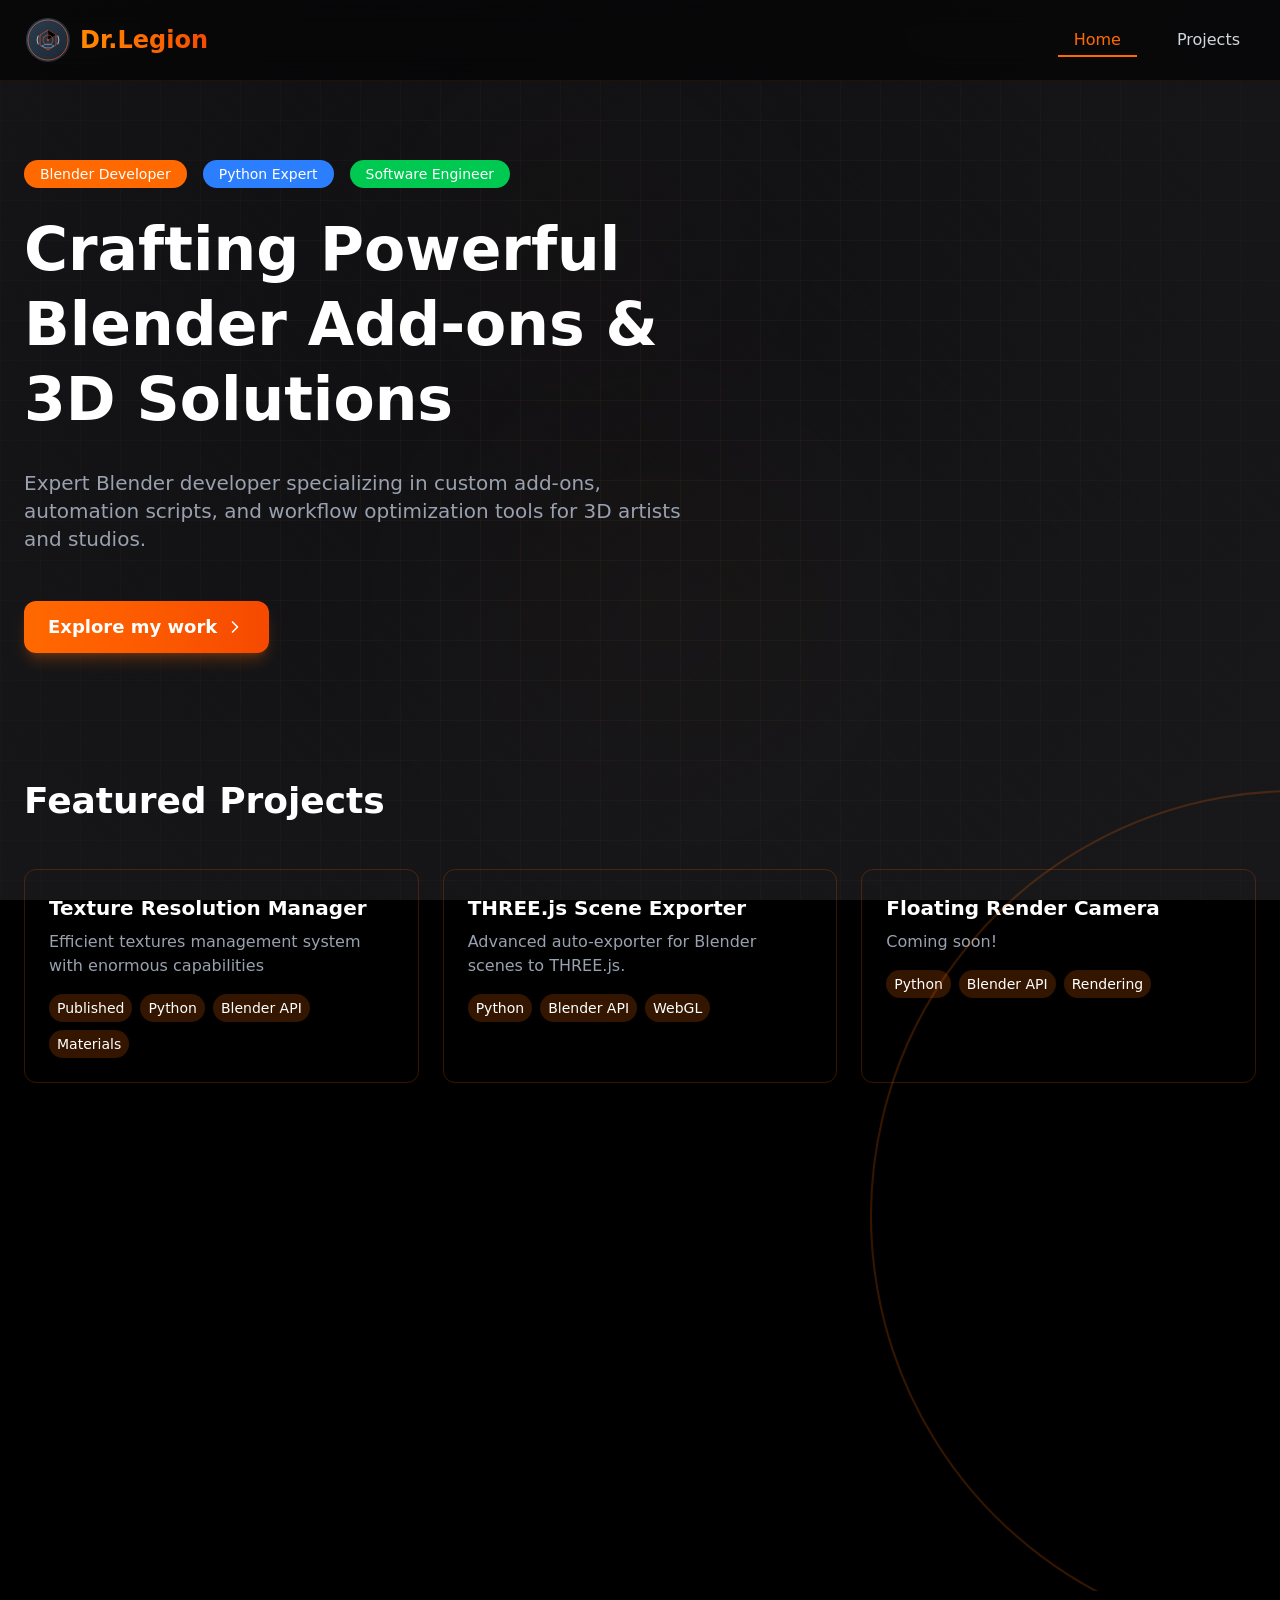
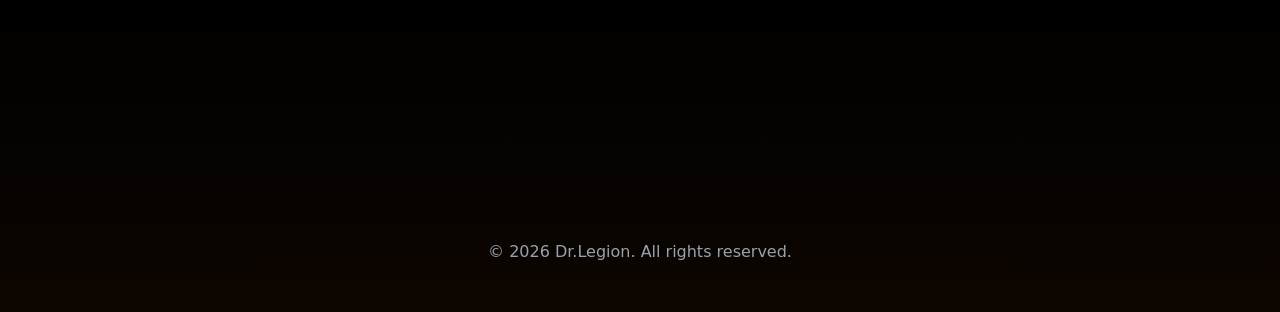
==== index.html @ 3cd1a4c7 "Updates" ====
<!doctype html>
<html lang="en">
  <head>
    <meta charset="UTF-8" />
    <link rel="icon" type="image/svg+xml" href="/assets/icon-DkDdQSC4.svg" />
    <meta name="viewport" content="width=device-width, initial-scale=1.0" />
    <title>Dr. Legion Blender Add-on Software Engineer</title>
    <script type="module" crossorigin src="/assets/index-DgDiIFm3.js"></script>
    <link rel="stylesheet" crossorigin href="/assets/index-9SM0R7kF.css">
  </head>
  <body>
    <div id="root"></div>
  </body>
</html>
---- assets/index-9SM0R7kF.css ----
/*! tailwindcss v4.0.5 | MIT License | https://tailwindcss.com */@layer theme{:root,:host{--font-sans:ui-sans-serif,system-ui,sans-serif,"Apple Color Emoji","Segoe UI Emoji","Segoe UI Symbol","Noto Color Emoji";--font-mono:ui-monospace,SFMono-Regular,Menlo,Monaco,Consolas,"Liberation Mono","Courier New",monospace;--color-orange-400:oklch(.75 .183 55.934);--color-orange-500:oklch(.705 .213 47.604);--color-orange-600:oklch(.646 .222 41.116);--color-orange-950:oklch(.266 .079 36.259);--color-green-500:oklch(.723 .219 149.579);--color-blue-500:oklch(.623 .214 259.815);--color-purple-400:oklch(.714 .203 305.504);--color-purple-500:oklch(.627 .265 303.9);--color-purple-600:oklch(.558 .288 302.321);--color-purple-900:oklch(.381 .176 304.987);--color-purple-950:oklch(.291 .149 302.717);--color-slate-800:oklch(.279 .041 260.031);--color-slate-900:oklch(.208 .042 265.755);--color-gray-300:oklch(.872 .01 258.338);--color-gray-400:oklch(.707 .022 261.325);--color-gray-500:oklch(.551 .027 264.364);--color-zinc-800:oklch(.274 .006 286.033);--color-zinc-900:oklch(.21 .006 285.885);--color-zinc-950:oklch(.141 .005 285.823);--color-black:#000;--color-white:#fff;--spacing:.25rem;--container-2xl:42rem;--container-3xl:48rem;--text-sm:.875rem;--text-sm--line-height:calc(1.25/.875);--text-lg:1.125rem;--text-lg--line-height:calc(1.75/1.125);--text-xl:1.25rem;--text-xl--line-height:calc(1.75/1.25);--text-2xl:1.5rem;--text-2xl--line-height:calc(2/1.5);--text-3xl:1.875rem;--text-3xl--line-height: 1.2 ;--text-4xl:2.25rem;--text-4xl--line-height:calc(2.5/2.25);--text-5xl:3rem;--text-5xl--line-height:1;--text-6xl:3.75rem;--text-6xl--line-height:1;--font-weight-medium:500;--font-weight-semibold:600;--font-weight-bold:700;--leading-tight:1.25;--leading-relaxed:1.625;--radius-md:.375rem;--radius-lg:.5rem;--radius-xl:.75rem;--radius-2xl:1rem;--radius-3xl:1.5rem;--ease-in:cubic-bezier(.4,0,1,1);--ease-out:cubic-bezier(0,0,.2,1);--ease-in-out:cubic-bezier(.4,0,.2,1);--blur-md:12px;--blur-3xl:64px;--default-transition-duration:.15s;--default-transition-timing-function:cubic-bezier(.4,0,.2,1);--default-font-family:var(--font-sans);--default-font-feature-settings:var(--font-sans--font-feature-settings);--default-font-variation-settings:var(--font-sans--font-variation-settings);--default-mono-font-family:var(--font-mono);--default-mono-font-feature-settings:var(--font-mono--font-feature-settings);--default-mono-font-variation-settings:var(--font-mono--font-variation-settings)}}@layer base{*,:after,:before,::backdrop{box-sizing:border-box;border:0 solid;margin:0;padding:0}::file-selector-button{box-sizing:border-box;border:0 solid;margin:0;padding:0}html,:host{-webkit-text-size-adjust:100%;-moz-tab-size:4;tab-size:4;line-height:1.5;font-family:var(--default-font-family,ui-sans-serif,system-ui,sans-serif,"Apple Color Emoji","Segoe UI Emoji","Segoe UI Symbol","Noto Color Emoji");font-feature-settings:var(--default-font-feature-settings,normal);font-variation-settings:var(--default-font-variation-settings,normal);-webkit-tap-highlight-color:transparent}body{line-height:inherit}hr{height:0;color:inherit;border-top-width:1px}abbr:where([title]){-webkit-text-decoration:underline dotted;text-decoration:underline dotted}h1,h2,h3,h4,h5,h6{font-size:inherit;font-weight:inherit}a{color:inherit;-webkit-text-decoration:inherit;text-decoration:inherit}b,strong{font-weight:bolder}code,kbd,samp,pre{font-family:var(--default-mono-font-family,ui-monospace,SFMono-Regular,Menlo,Monaco,Consolas,"Liberation Mono","Courier New",monospace);font-feature-settings:var(--default-mono-font-feature-settings,normal);font-variation-settings:var(--default-mono-font-variation-settings,normal);font-size:1em}small{font-size:80%}sub,sup{vertical-align:baseline;font-size:75%;line-height:0;position:relative}sub{bottom:-.25em}sup{top:-.5em}table{text-indent:0;border-color:inherit;border-collapse:collapse}:-moz-focusring{outline:auto}progress{vertical-align:baseline}summary{display:list-item}ol,ul,menu{list-style:none}img,svg,video,canvas,audio,iframe,embed,object{vertical-align:middle;display:block}img,video{max-width:100%;height:auto}button,input,select,optgroup,textarea{font:inherit;font-feature-settings:inherit;font-variation-settings:inherit;letter-spacing:inherit;color:inherit;opacity:1;background-color:#0000;border-radius:0}::file-selector-button{font:inherit;font-feature-settings:inherit;font-variation-settings:inherit;letter-spacing:inherit;color:inherit;opacity:1;background-color:#0000;border-radius:0}:where(select:is([multiple],[size])) optgroup{font-weight:bolder}:where(select:is([multiple],[size])) optgroup option{padding-inline-start:20px}::file-selector-button{margin-inline-end:4px}::placeholder{opacity:1;color:color-mix(in oklab,currentColor 50%,transparent)}textarea{resize:vertical}::-webkit-search-decoration{-webkit-appearance:none}::-webkit-date-and-time-value{min-height:1lh;text-align:inherit}::-webkit-datetime-edit{display:inline-flex}::-webkit-datetime-edit-fields-wrapper{padding:0}::-webkit-datetime-edit{padding-block:0}::-webkit-datetime-edit-year-field{padding-block:0}::-webkit-datetime-edit-month-field{padding-block:0}::-webkit-datetime-edit-day-field{padding-block:0}::-webkit-datetime-edit-hour-field{padding-block:0}::-webkit-datetime-edit-minute-field{padding-block:0}::-webkit-datetime-edit-second-field{padding-block:0}::-webkit-datetime-edit-millisecond-field{padding-block:0}::-webkit-datetime-edit-meridiem-field{padding-block:0}:-moz-ui-invalid{box-shadow:none}button,input:where([type=button],[type=reset],[type=submit]){-webkit-appearance:button;-moz-appearance:button;appearance:button}::file-selector-button{-webkit-appearance:button;-moz-appearance:button;appearance:button}::-webkit-inner-spin-button{height:auto}::-webkit-outer-spin-button{height:auto}[hidden]:where(:not([hidden=until-found])){display:none!important}}@layer components;@layer utilities{.visible{visibility:visible}.absolute{position:absolute}.fixed{position:fixed}.relative{position:relative}.static{position:static}.-inset-\[100\%\]{top:-100%;right:-100%;bottom:-100%;left:-100%}.inset-0{inset:calc(var(--spacing)*0)}.top-0{top:calc(var(--spacing)*0)}.right-0{right:calc(var(--spacing)*0)}.right-1\/4{right:25%}.bottom-0{bottom:calc(var(--spacing)*0)}.left-0{left:calc(var(--spacing)*0)}.left-1\/4{left:25%}.-z-10{z-index:-10}.z-3{z-index:3}.z-10{z-index:10}.z-20{z-index:20}.z-50{z-index:50}.container{width:100%}@media (width>=40rem){.container{max-width:40rem}}@media (width>=48rem){.container{max-width:48rem}}@media (width>=64rem){.container{max-width:64rem}}@media (width>=80rem){.container{max-width:80rem}}@media (width>=96rem){.container{max-width:96rem}}.mx-auto{margin-inline:auto}.my-4{margin-block:calc(var(--spacing)*4)}.mt-0\.5{margin-top:calc(var(--spacing)*.5)}.mt-1{margin-top:calc(var(--spacing)*1)}.mt-4{margin-top:calc(var(--spacing)*4)}.mt-6{margin-top:calc(var(--spacing)*6)}.mt-8{margin-top:calc(var(--spacing)*8)}.mt-12{margin-top:calc(var(--spacing)*12)}.mt-auto{margin-top:auto}.mb-2{margin-bottom:calc(var(--spacing)*2)}.mb-3{margin-bottom:calc(var(--spacing)*3)}.mb-4{margin-bottom:calc(var(--spacing)*4)}.mb-6{margin-bottom:calc(var(--spacing)*6)}.mb-8{margin-bottom:calc(var(--spacing)*8)}.mb-12{margin-bottom:calc(var(--spacing)*12)}.mb-16{margin-bottom:calc(var(--spacing)*16)}.ml-4{margin-left:calc(var(--spacing)*4)}.block{display:block}.contents{display:contents}.flex{display:flex}.grid{display:grid}.hidden{display:none}.inline-block{display:inline-block}.table{display:table}.h-0\.5{height:calc(var(--spacing)*.5)}.h-4{height:calc(var(--spacing)*4)}.h-5{height:calc(var(--spacing)*5)}.h-6{height:calc(var(--spacing)*6)}.h-8{height:calc(var(--spacing)*8)}.h-12{height:calc(var(--spacing)*12)}.h-\[500px\]{height:500px}.h-\[600px\]{height:600px}.h-\[800px\]{height:800px}.h-auto{height:auto}.h-fit{height:fit-content}.h-full{height:100%}.min-h-screen{min-height:100vh}.w-4{width:calc(var(--spacing)*4)}.w-5{width:calc(var(--spacing)*5)}.w-6{width:calc(var(--spacing)*6)}.w-8{width:calc(var(--spacing)*8)}.w-12{width:calc(var(--spacing)*12)}.w-\[500px\]{width:500px}.w-\[600px\]{width:600px}.w-\[800px\]{width:800px}.w-fit{width:fit-content}.w-full{width:100%}.max-w-2xl{max-width:var(--container-2xl)}.max-w-3xl{max-width:var(--container-3xl)}.flex-shrink-0{flex-shrink:0}.shrink{flex-shrink:1}.flex-grow{flex-grow:1}.scale-3d{scale:var(--tw-scale-x)var(--tw-scale-y)var(--tw-scale-z)}.\!transform{transform:var(--tw-rotate-x)var(--tw-rotate-y)var(--tw-rotate-z)var(--tw-skew-x)var(--tw-skew-y)!important}.transform{transform:var(--tw-rotate-x)var(--tw-rotate-y)var(--tw-rotate-z)var(--tw-skew-x)var(--tw-skew-y)}.cursor-pointer{cursor:pointer}.resize{resize:both}.list-inside{list-style-position:inside}.list-decimal{list-style-type:decimal}.list-disc{list-style-type:disc}.columns-2{columns:2}.columns-3{columns:3}.columns-4{columns:4}.grid-cols-1{grid-template-columns:repeat(1,minmax(0,1fr))}.grid-cols-2{grid-template-columns:repeat(2,minmax(0,1fr))}.flex-col{flex-direction:column}.flex-wrap{flex-wrap:wrap}.items-center{align-items:center}.items-start{align-items:flex-start}.justify-between{justify-content:space-between}.justify-center{justify-content:center}.gap-2{gap:calc(var(--spacing)*2)}.gap-3{gap:calc(var(--spacing)*3)}.gap-4{gap:calc(var(--spacing)*4)}.gap-6{gap:calc(var(--spacing)*6)}.gap-8{gap:calc(var(--spacing)*8)}.gap-12{gap:calc(var(--spacing)*12)}:where(.space-y-2>:not(:last-child)){--tw-space-y-reverse:0;margin-block-start:calc(calc(var(--spacing)*2)*var(--tw-space-y-reverse));margin-block-end:calc(calc(var(--spacing)*2)*calc(1 - var(--tw-space-y-reverse)))}:where(.space-y-3>:not(:last-child)){--tw-space-y-reverse:0;margin-block-start:calc(calc(var(--spacing)*3)*var(--tw-space-y-reverse));margin-block-end:calc(calc(var(--spacing)*3)*calc(1 - var(--tw-space-y-reverse)))}:where(.space-y-4>:not(:last-child)){--tw-space-y-reverse:0;margin-block-start:calc(calc(var(--spacing)*4)*var(--tw-space-y-reverse));margin-block-end:calc(calc(var(--spacing)*4)*calc(1 - var(--tw-space-y-reverse)))}:where(.space-y-6>:not(:last-child)){--tw-space-y-reverse:0;margin-block-start:calc(calc(var(--spacing)*6)*var(--tw-space-y-reverse));margin-block-end:calc(calc(var(--spacing)*6)*calc(1 - var(--tw-space-y-reverse)))}:where(.space-y-12>:not(:last-child)){--tw-space-y-reverse:0;margin-block-start:calc(calc(var(--spacing)*12)*var(--tw-space-y-reverse));margin-block-end:calc(calc(var(--spacing)*12)*calc(1 - var(--tw-space-y-reverse)))}:where(.space-x-3>:not(:last-child)){--tw-space-x-reverse:0;margin-inline-start:calc(calc(var(--spacing)*3)*var(--tw-space-x-reverse));margin-inline-end:calc(calc(var(--spacing)*3)*calc(1 - var(--tw-space-x-reverse)))}.overflow-hidden{overflow:hidden}.rounded{border-radius:.25rem}.rounded-2xl{border-radius:var(--radius-2xl)}.rounded-3xl{border-radius:var(--radius-3xl)}.rounded-full{border-radius:3.40282e38px}.rounded-lg{border-radius:var(--radius-lg)}.rounded-md{border-radius:var(--radius-md)}.rounded-xl{border-radius:var(--radius-xl)}.border{border-style:var(--tw-border-style);border-width:1px}.border-\[2px\]{border-style:var(--tw-border-style);border-width:2px}.border-b{border-bottom-style:var(--tw-border-style);border-bottom-width:1px}.border-orange-500\/10{border-color:color-mix(in oklab,var(--color-orange-500)10%,transparent)}.border-orange-500\/20{border-color:color-mix(in oklab,var(--color-orange-500)20%,transparent)}.border-purple-500\/20{border-color:color-mix(in oklab,var(--color-purple-500)20%,transparent)}.bg-black{background-color:var(--color-black)}.bg-black\/60{background-color:color-mix(in oklab,var(--color-black)60%,transparent)}.bg-blue-500{background-color:var(--color-blue-500)}.bg-green-500{background-color:var(--color-green-500)}.bg-orange-500{background-color:var(--color-orange-500)}.bg-orange-500\/10{background-color:color-mix(in oklab,var(--color-orange-500)10%,transparent)}.bg-orange-500\/20{background-color:color-mix(in oklab,var(--color-orange-500)20%,transparent)}.bg-purple-500\/20{background-color:color-mix(in oklab,var(--color-purple-500)20%,transparent)}.bg-slate-900\/50{background-color:color-mix(in oklab,var(--color-slate-900)50%,transparent)}.bg-zinc-900\/50{background-color:color-mix(in oklab,var(--color-zinc-900)50%,transparent)}.bg-gradient-to-br{--tw-gradient-position:to bottom right in oklab;background-image:linear-gradient(var(--tw-gradient-stops))}.bg-gradient-to-r{--tw-gradient-position:to right in oklab;background-image:linear-gradient(var(--tw-gradient-stops))}.bg-gradient-to-t{--tw-gradient-position:to top in oklab;background-image:linear-gradient(var(--tw-gradient-stops))}.bg-\[linear-gradient\(to_right\,rgb\(251_146_60_\/_0\.05\)_1px\,transparent_1px\)\,linear-gradient\(to_bottom\,rgb\(251_146_60_\/_0\.05\)_1px\,transparent_1px\)\]{background-image:linear-gradient(90deg,#fb923c0d 1px,#0000 1px),linear-gradient(#fb923c0d 1px,#0000 1px)}.bg-\[radial-gradient\(circle_500px_at_50\%_-30\%\,\#fb923c1a\,transparent\)\]{background-image:radial-gradient(500px at 50% -30%,#fb923c1a,#0000)}.bg-\[radial-gradient\(circle_700px_at_50\%_-30\%\,\#a855f71a\,transparent\)\]{background-image:radial-gradient(700px at 50% -30%,#a855f71a,#0000)}.bg-\[radial-gradient\(circle_700px_at_50\%_-30\%\,\#fb923c1a\,transparent\)\]{background-image:radial-gradient(700px at 50% -30%,#fb923c1a,#0000)}.bg-\[radial-gradient\(circle_at_center\,transparent_0\%\,rgb\(24_24_27\/0\.8\)_100\%\)\]{background-image:radial-gradient(circle,#0000,#18181bcc)}.from-orange-400{--tw-gradient-from:var(--color-orange-400);--tw-gradient-stops:var(--tw-gradient-via-stops,var(--tw-gradient-position),var(--tw-gradient-from)var(--tw-gradient-from-position),var(--tw-gradient-to)var(--tw-gradient-to-position))}.from-orange-500{--tw-gradient-from:var(--color-orange-500);--tw-gradient-stops:var(--tw-gradient-via-stops,var(--tw-gradient-position),var(--tw-gradient-from)var(--tw-gradient-from-position),var(--tw-gradient-to)var(--tw-gradient-to-position))}.from-orange-500\/5{--tw-gradient-from:color-mix(in oklab,var(--color-orange-500)5%,transparent);--tw-gradient-stops:var(--tw-gradient-via-stops,var(--tw-gradient-position),var(--tw-gradient-from)var(--tw-gradient-from-position),var(--tw-gradient-to)var(--tw-gradient-to-position))}.from-orange-950{--tw-gradient-from:var(--color-orange-950);--tw-gradient-stops:var(--tw-gradient-via-stops,var(--tw-gradient-position),var(--tw-gradient-from)var(--tw-gradient-from-position),var(--tw-gradient-to)var(--tw-gradient-to-position))}.from-purple-400{--tw-gradient-from:var(--color-purple-400);--tw-gradient-stops:var(--tw-gradient-via-stops,var(--tw-gradient-position),var(--tw-gradient-from)var(--tw-gradient-from-position),var(--tw-gradient-to)var(--tw-gradient-to-position))}.from-purple-500{--tw-gradient-from:var(--color-purple-500);--tw-gradient-stops:var(--tw-gradient-via-stops,var(--tw-gradient-position),var(--tw-gradient-from)var(--tw-gradient-from-position),var(--tw-gradient-to)var(--tw-gradient-to-position))}.from-purple-900{--tw-gradient-from:var(--color-purple-900);--tw-gradient-stops:var(--tw-gradient-via-stops,var(--tw-gradient-position),var(--tw-gradient-from)var(--tw-gradient-from-position),var(--tw-gradient-to)var(--tw-gradient-to-position))}.from-purple-950{--tw-gradient-from:var(--color-purple-950);--tw-gradient-stops:var(--tw-gradient-via-stops,var(--tw-gradient-position),var(--tw-gradient-from)var(--tw-gradient-from-position),var(--tw-gradient-to)var(--tw-gradient-to-position))}.from-slate-900{--tw-gradient-from:var(--color-slate-900);--tw-gradient-stops:var(--tw-gradient-via-stops,var(--tw-gradient-position),var(--tw-gradient-from)var(--tw-gradient-from-position),var(--tw-gradient-to)var(--tw-gradient-to-position))}.from-zinc-900{--tw-gradient-from:var(--color-zinc-900);--tw-gradient-stops:var(--tw-gradient-via-stops,var(--tw-gradient-position),var(--tw-gradient-from)var(--tw-gradient-from-position),var(--tw-gradient-to)var(--tw-gradient-to-position))}.from-zinc-950{--tw-gradient-from:var(--color-zinc-950);--tw-gradient-stops:var(--tw-gradient-via-stops,var(--tw-gradient-position),var(--tw-gradient-from)var(--tw-gradient-from-position),var(--tw-gradient-to)var(--tw-gradient-to-position))}.to-orange-600{--tw-gradient-to:var(--color-orange-600);--tw-gradient-stops:var(--tw-gradient-via-stops,var(--tw-gradient-position),var(--tw-gradient-from)var(--tw-gradient-from-position),var(--tw-gradient-to)var(--tw-gradient-to-position))}.to-purple-600{--tw-gradient-to:var(--color-purple-600);--tw-gradient-stops:var(--tw-gradient-via-stops,var(--tw-gradient-position),var(--tw-gradient-from)var(--tw-gradient-from-position),var(--tw-gradient-to)var(--tw-gradient-to-position))}.to-slate-800{--tw-gradient-to:var(--color-slate-800);--tw-gradient-stops:var(--tw-gradient-via-stops,var(--tw-gradient-position),var(--tw-gradient-from)var(--tw-gradient-from-position),var(--tw-gradient-to)var(--tw-gradient-to-position))}.to-slate-900{--tw-gradient-to:var(--color-slate-900);--tw-gradient-stops:var(--tw-gradient-via-stops,var(--tw-gradient-position),var(--tw-gradient-from)var(--tw-gradient-from-position),var(--tw-gradient-to)var(--tw-gradient-to-position))}.to-transparent{--tw-gradient-to:transparent;--tw-gradient-stops:var(--tw-gradient-via-stops,var(--tw-gradient-position),var(--tw-gradient-from)var(--tw-gradient-from-position),var(--tw-gradient-to)var(--tw-gradient-to-position))}.to-zinc-800{--tw-gradient-to:var(--color-zinc-800);--tw-gradient-stops:var(--tw-gradient-via-stops,var(--tw-gradient-position),var(--tw-gradient-from)var(--tw-gradient-from-position),var(--tw-gradient-to)var(--tw-gradient-to-position))}.to-zinc-900{--tw-gradient-to:var(--color-zinc-900);--tw-gradient-stops:var(--tw-gradient-via-stops,var(--tw-gradient-position),var(--tw-gradient-from)var(--tw-gradient-from-position),var(--tw-gradient-to)var(--tw-gradient-to-position))}.bg-\[size\:40px_40px\]{background-size:40px 40px}.bg-clip-text{-webkit-background-clip:text;background-clip:text}.object-contain{object-fit:contain}.p-2{padding:calc(var(--spacing)*2)}.p-4{padding:calc(var(--spacing)*4)}.p-6{padding:calc(var(--spacing)*6)}.p-8{padding:calc(var(--spacing)*8)}.p-12{padding:calc(var(--spacing)*12)}.p-16{padding:calc(var(--spacing)*16)}.px-2{padding-inline:calc(var(--spacing)*2)}.px-4{padding-inline:calc(var(--spacing)*4)}.px-6{padding-inline:calc(var(--spacing)*6)}.px-8{padding-inline:calc(var(--spacing)*8)}.py-1{padding-block:calc(var(--spacing)*1)}.py-2{padding-block:calc(var(--spacing)*2)}.py-3{padding-block:calc(var(--spacing)*3)}.py-4{padding-block:calc(var(--spacing)*4)}.py-12{padding-block:calc(var(--spacing)*12)}.py-16{padding-block:calc(var(--spacing)*16)}.py-24{padding-block:calc(var(--spacing)*24)}.py-32{padding-block:calc(var(--spacing)*32)}.pt-10{padding-top:calc(var(--spacing)*10)}.pt-20{padding-top:calc(var(--spacing)*20)}.pb-12{padding-bottom:calc(var(--spacing)*12)}.text-center{text-align:center}.text-2xl{font-size:var(--text-2xl);line-height:var(--tw-leading,var(--text-2xl--line-height))}.text-3xl{font-size:var(--text-3xl);line-height:var(--tw-leading,var(--text-3xl--line-height))}.text-4xl{font-size:var(--text-4xl);line-height:var(--tw-leading,var(--text-4xl--line-height))}.text-5xl{font-size:var(--text-5xl);line-height:var(--tw-leading,var(--text-5xl--line-height))}.text-6xl{font-size:var(--text-6xl);line-height:var(--tw-leading,var(--text-6xl--line-height))}.text-lg{font-size:var(--text-lg);line-height:var(--tw-leading,var(--text-lg--line-height))}.text-sm{font-size:var(--text-sm);line-height:var(--tw-leading,var(--text-sm--line-height))}.text-xl{font-size:var(--text-xl);line-height:var(--tw-leading,var(--text-xl--line-height))}.leading-relaxed{--tw-leading:var(--leading-relaxed);line-height:var(--leading-relaxed)}.leading-tight{--tw-leading:var(--leading-tight);line-height:var(--leading-tight)}.font-bold{--tw-font-weight:var(--font-weight-bold);font-weight:var(--font-weight-bold)}.font-medium{--tw-font-weight:var(--font-weight-medium);font-weight:var(--font-weight-medium)}.font-semibold{--tw-font-weight:var(--font-weight-semibold);font-weight:var(--font-weight-semibold)}.text-gray-300{color:var(--color-gray-300)}.text-gray-400{color:var(--color-gray-400)}.text-gray-500{color:var(--color-gray-500)}.text-orange-400{color:var(--color-orange-400)}.text-orange-500{color:var(--color-orange-500)}.text-purple-400{color:var(--color-purple-400)}.text-purple-500{color:var(--color-purple-500)}.text-transparent{color:#0000}.text-white{color:var(--color-white)}.lowercase{text-transform:lowercase}.uppercase{text-transform:uppercase}.italic{font-style:italic}.underline{text-decoration-line:underline}.opacity-20{opacity:.2}.opacity-\[0\.02\]{opacity:.02}.shadow{--tw-shadow:0 1px 3px 0 var(--tw-shadow-color,#0000001a),0 1px 2px -1px var(--tw-shadow-color,#0000001a);box-shadow:var(--tw-inset-shadow),var(--tw-inset-ring-shadow),var(--tw-ring-offset-shadow),var(--tw-ring-shadow),var(--tw-shadow)}.shadow-lg{--tw-shadow:0 10px 15px -3px var(--tw-shadow-color,#0000001a),0 4px 6px -4px var(--tw-shadow-color,#0000001a);box-shadow:var(--tw-inset-shadow),var(--tw-inset-ring-shadow),var(--tw-ring-offset-shadow),var(--tw-ring-shadow),var(--tw-shadow)}.shadow-md{--tw-shadow:0 4px 6px -1px var(--tw-shadow-color,#0000001a),0 2px 4px -2px var(--tw-shadow-color,#0000001a);box-shadow:var(--tw-inset-shadow),var(--tw-inset-ring-shadow),var(--tw-ring-offset-shadow),var(--tw-ring-shadow),var(--tw-shadow)}.shadow-orange-500\/25{--tw-shadow-color:color-mix(in oklab,var(--color-orange-500)25%,transparent)}.shadow-purple-500\/25{--tw-shadow-color:color-mix(in oklab,var(--color-purple-500)25%,transparent)}.outline{outline-style:var(--tw-outline-style);outline-width:1px}.blur{--tw-blur:blur(8px);filter:var(--tw-blur,)var(--tw-brightness,)var(--tw-contrast,)var(--tw-grayscale,)var(--tw-hue-rotate,)var(--tw-invert,)var(--tw-saturate,)var(--tw-sepia,)var(--tw-drop-shadow,)}.blur-3xl{--tw-blur:blur(var(--blur-3xl));filter:var(--tw-blur,)var(--tw-brightness,)var(--tw-contrast,)var(--tw-grayscale,)var(--tw-hue-rotate,)var(--tw-invert,)var(--tw-saturate,)var(--tw-sepia,)var(--tw-drop-shadow,)}.drop-shadow{--tw-drop-shadow:drop-shadow(0 1px 2px #0000001a)drop-shadow(0 1px 1px #0000000f);filter:var(--tw-blur,)var(--tw-brightness,)var(--tw-contrast,)var(--tw-grayscale,)var(--tw-hue-rotate,)var(--tw-invert,)var(--tw-saturate,)var(--tw-sepia,)var(--tw-drop-shadow,)}.invert{--tw-invert:invert(100%);filter:var(--tw-blur,)var(--tw-brightness,)var(--tw-contrast,)var(--tw-grayscale,)var(--tw-hue-rotate,)var(--tw-invert,)var(--tw-saturate,)var(--tw-sepia,)var(--tw-drop-shadow,)}.filter{filter:var(--tw-blur,)var(--tw-brightness,)var(--tw-contrast,)var(--tw-grayscale,)var(--tw-hue-rotate,)var(--tw-invert,)var(--tw-saturate,)var(--tw-sepia,)var(--tw-drop-shadow,)}.backdrop-blur-md{--tw-backdrop-blur:blur(var(--blur-md));-webkit-backdrop-filter:var(--tw-backdrop-blur,)var(--tw-backdrop-brightness,)var(--tw-backdrop-contrast,)var(--tw-backdrop-grayscale,)var(--tw-backdrop-hue-rotate,)var(--tw-backdrop-invert,)var(--tw-backdrop-opacity,)var(--tw-backdrop-saturate,)var(--tw-backdrop-sepia,);backdrop-filter:var(--tw-backdrop-blur,)var(--tw-backdrop-brightness,)var(--tw-backdrop-contrast,)var(--tw-backdrop-grayscale,)var(--tw-backdrop-hue-rotate,)var(--tw-backdrop-invert,)var(--tw-backdrop-opacity,)var(--tw-backdrop-saturate,)var(--tw-backdrop-sepia,)}.transition{transition-property:color,background-color,border-color,outline-color,text-decoration-color,fill,stroke,--tw-gradient-from,--tw-gradient-via,--tw-gradient-to,opacity,box-shadow,transform,translate,scale,rotate,filter,-webkit-backdrop-filter,backdrop-filter;transition-timing-function:var(--tw-ease,var(--default-transition-timing-function));transition-duration:var(--tw-duration,var(--default-transition-duration))}.transition-colors{transition-property:color,background-color,border-color,outline-color,text-decoration-color,fill,stroke,--tw-gradient-from,--tw-gradient-via,--tw-gradient-to;transition-timing-function:var(--tw-ease,var(--default-transition-timing-function));transition-duration:var(--tw-duration,var(--default-transition-duration))}.ease-in{--tw-ease:var(--ease-in);transition-timing-function:var(--ease-in)}.ease-in-out{--tw-ease:var(--ease-in-out);transition-timing-function:var(--ease-in-out)}.ease-out{--tw-ease:var(--ease-out);transition-timing-function:var(--ease-out)}@media (hover:hover){.hover\:border-orange-500\/50:hover{border-color:color-mix(in oklab,var(--color-orange-500)50%,transparent)}.hover\:border-purple-500\/40:hover{border-color:color-mix(in oklab,var(--color-purple-500)40%,transparent)}.hover\:bg-orange-500\/10:hover{background-color:color-mix(in oklab,var(--color-orange-500)10%,transparent)}.hover\:bg-orange-500\/20:hover{background-color:color-mix(in oklab,var(--color-orange-500)20%,transparent)}.hover\:text-orange-500:hover{color:var(--color-orange-500)}}@media (width>=48rem){.md\:grid-cols-2{grid-template-columns:repeat(2,minmax(0,1fr))}.md\:grid-cols-3{grid-template-columns:repeat(3,minmax(0,1fr))}.md\:grid-cols-4{grid-template-columns:repeat(4,minmax(0,1fr))}}@media (width>=64rem){.lg\:grid-cols-3{grid-template-columns:repeat(3,minmax(0,1fr))}.lg\:grid-cols-4{grid-template-columns:repeat(4,minmax(0,1fr))}}}@property --tw-scale-x{syntax:"*";inherits:false;initial-value:1}@property --tw-scale-y{syntax:"*";inherits:false;initial-value:1}@property --tw-scale-z{syntax:"*";inherits:false;initial-value:1}@property --tw-rotate-x{syntax:"*";inherits:false;initial-value:rotateX(0)}@property --tw-rotate-y{syntax:"*";inherits:false;initial-value:rotateY(0)}@property --tw-rotate-z{syntax:"*";inherits:false;initial-value:rotateZ(0)}@property --tw-skew-x{syntax:"*";inherits:false;initial-value:skewX(0)}@property --tw-skew-y{syntax:"*";inherits:false;initial-value:skewY(0)}@property --tw-space-y-reverse{syntax:"*";inherits:false;initial-value:0}@property --tw-space-x-reverse{syntax:"*";inherits:false;initial-value:0}@property --tw-border-style{syntax:"*";inherits:false;initial-value:solid}@property --tw-gradient-position{syntax:"*";inherits:false}@property --tw-gradient-from{syntax:"<color>";inherits:false;initial-value:#0000}@property --tw-gradient-via{syntax:"<color>";inherits:false;initial-value:#0000}@property --tw-gradient-to{syntax:"<color>";inherits:false;initial-value:#0000}@property --tw-gradient-stops{syntax:"*";inherits:false}@property --tw-gradient-via-stops{syntax:"*";inherits:false}@property --tw-gradient-from-position{syntax:"<length-percentage>";inherits:false;initial-value:0%}@property --tw-gradient-via-position{syntax:"<length-percentage>";inherits:false;initial-value:50%}@property --tw-gradient-to-position{syntax:"<length-percentage>";inherits:false;initial-value:100%}@property --tw-leading{syntax:"*";inherits:false}@property --tw-font-weight{syntax:"*";inherits:false}@property --tw-shadow{syntax:"*";inherits:false;initial-value:0 0 #0000}@property --tw-shadow-color{syntax:"*";inherits:false}@property --tw-inset-shadow{syntax:"*";inherits:false;initial-value:0 0 #0000}@property --tw-inset-shadow-color{syntax:"*";inherits:false}@property --tw-ring-color{syntax:"*";inherits:false}@property --tw-ring-shadow{syntax:"*";inherits:false;initial-value:0 0 #0000}@property --tw-inset-ring-color{syntax:"*";inherits:false}@property --tw-inset-ring-shadow{syntax:"*";inherits:false;initial-value:0 0 #0000}@property --tw-ring-inset{syntax:"*";inherits:false}@property --tw-ring-offset-width{syntax:"<length>";inherits:false;initial-value:0}@property --tw-ring-offset-color{syntax:"*";inherits:false;initial-value:#fff}@property --tw-ring-offset-shadow{syntax:"*";inherits:false;initial-value:0 0 #0000}@property --tw-outline-style{syntax:"*";inherits:false;initial-value:solid}@property --tw-blur{syntax:"*";inherits:false}@property --tw-brightness{syntax:"*";inherits:false}@property --tw-contrast{syntax:"*";inherits:false}@property --tw-grayscale{syntax:"*";inherits:false}@property --tw-hue-rotate{syntax:"*";inherits:false}@property --tw-invert{syntax:"*";inherits:false}@property --tw-opacity{syntax:"*";inherits:false}@property --tw-saturate{syntax:"*";inherits:false}@property --tw-sepia{syntax:"*";inherits:false}@property --tw-backdrop-blur{syntax:"*";inherits:false}@property --tw-backdrop-brightness{syntax:"*";inherits:false}@property --tw-backdrop-contrast{syntax:"*";inherits:false}@property --tw-backdrop-grayscale{syntax:"*";inherits:false}@property --tw-backdrop-hue-rotate{syntax:"*";inherits:false}@property --tw-backdrop-invert{syntax:"*";inherits:false}@property --tw-backdrop-opacity{syntax:"*";inherits:false}@property --tw-backdrop-saturate{syntax:"*";inherits:false}@property --tw-backdrop-sepia{syntax:"*";inherits:false}@property --tw-ease{syntax:"*";inherits:false}
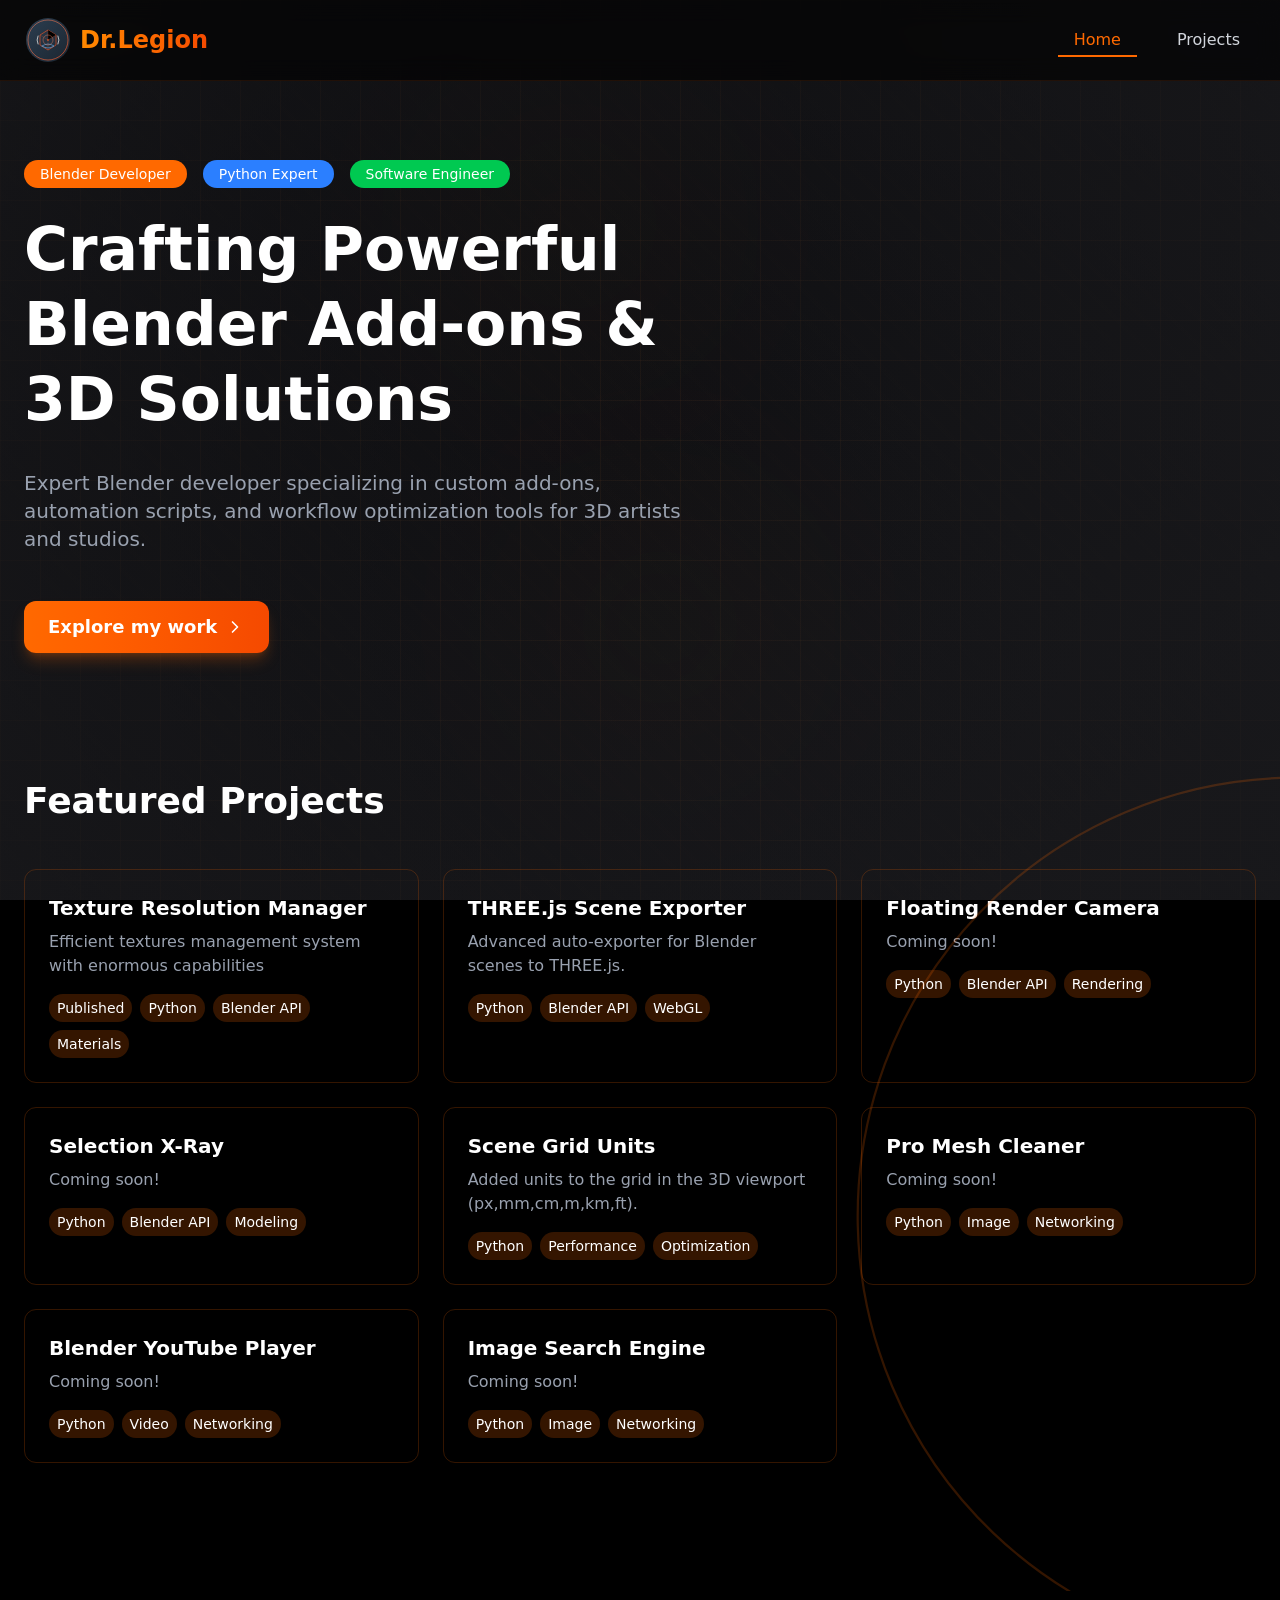
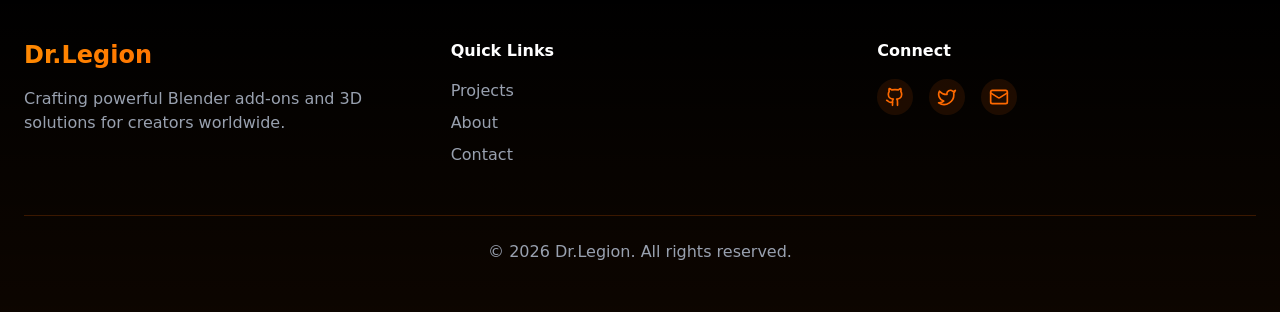
==== commit 905f60ac: "Updates" ====
--- a/index.html
+++ b/index.html
@@ -5,8 +5,8 @@
     <link rel="icon" type="image/svg+xml" href="/assets/icon-DkDdQSC4.svg" />
     <meta name="viewport" content="width=device-width, initial-scale=1.0" />
     <title>Dr. Legion Blender Add-on Software Engineer</title>
-    <script type="module" crossorigin src="/assets/index-DgDiIFm3.js"></script>
-    <link rel="stylesheet" crossorigin href="/assets/index-9SM0R7kF.css">
+    <script type="module" crossorigin src="/assets/index-CQaTUenq.js"></script>
+    <link rel="stylesheet" crossorigin href="/assets/index-CF9VQNml.css">
   </head>
   <body>
     <div id="root"></div>
--- a/assets/index-CF9VQNml.css
+++ b/assets/index-CF9VQNml.css
@@ -0,0 +1 @@
+/*! tailwindcss v4.0.5 | MIT License | https://tailwindcss.com */@layer theme{:root,:host{--font-sans:ui-sans-serif,system-ui,sans-serif,"Apple Color Emoji","Segoe UI Emoji","Segoe UI Symbol","Noto Color Emoji";--font-mono:ui-monospace,SFMono-Regular,Menlo,Monaco,Consolas,"Liberation Mono","Courier New",monospace;--color-orange-400:oklch(.75 .183 55.934);--color-orange-500:oklch(.705 .213 47.604);--color-orange-600:oklch(.646 .222 41.116);--color-orange-950:oklch(.266 .079 36.259);--color-green-500:oklch(.723 .219 149.579);--color-blue-300:oklch(.809 .105 251.813);--color-blue-400:oklch(.707 .165 254.624);--color-blue-500:oklch(.623 .214 259.815);--color-blue-600:oklch(.546 .245 262.881);--color-blue-900:oklch(.379 .146 265.522);--color-blue-950:oklch(.282 .091 267.935);--color-purple-400:oklch(.714 .203 305.504);--color-purple-500:oklch(.627 .265 303.9);--color-purple-600:oklch(.558 .288 302.321);--color-purple-900:oklch(.381 .176 304.987);--color-purple-950:oklch(.291 .149 302.717);--color-slate-800:oklch(.279 .041 260.031);--color-slate-900:oklch(.208 .042 265.755);--color-gray-300:oklch(.872 .01 258.338);--color-gray-400:oklch(.707 .022 261.325);--color-gray-500:oklch(.551 .027 264.364);--color-zinc-800:oklch(.274 .006 286.033);--color-zinc-900:oklch(.21 .006 285.885);--color-zinc-950:oklch(.141 .005 285.823);--color-black:#000;--color-white:#fff;--spacing:.25rem;--container-md:28rem;--container-2xl:42rem;--container-3xl:48rem;--text-sm:.875rem;--text-sm--line-height:calc(1.25/.875);--text-lg:1.125rem;--text-lg--line-height:calc(1.75/1.125);--text-xl:1.25rem;--text-xl--line-height:calc(1.75/1.25);--text-2xl:1.5rem;--text-2xl--line-height:calc(2/1.5);--text-3xl:1.875rem;--text-3xl--line-height: 1.2 ;--text-4xl:2.25rem;--text-4xl--line-height:calc(2.5/2.25);--text-5xl:3rem;--text-5xl--line-height:1;--text-6xl:3.75rem;--text-6xl--line-height:1;--font-weight-medium:500;--font-weight-semibold:600;--font-weight-bold:700;--leading-tight:1.25;--leading-relaxed:1.625;--radius-md:.375rem;--radius-lg:.5rem;--radius-xl:.75rem;--radius-2xl:1rem;--radius-3xl:1.5rem;--ease-in:cubic-bezier(.4,0,1,1);--ease-out:cubic-bezier(0,0,.2,1);--ease-in-out:cubic-bezier(.4,0,.2,1);--blur-md:12px;--blur-3xl:64px;--default-transition-duration:.15s;--default-transition-timing-function:cubic-bezier(.4,0,.2,1);--default-font-family:var(--font-sans);--default-font-feature-settings:var(--font-sans--font-feature-settings);--default-font-variation-settings:var(--font-sans--font-variation-settings);--default-mono-font-family:var(--font-mono);--default-mono-font-feature-settings:var(--font-mono--font-feature-settings);--default-mono-font-variation-settings:var(--font-mono--font-variation-settings)}}@layer base{*,:after,:before,::backdrop{box-sizing:border-box;border:0 solid;margin:0;padding:0}::file-selector-button{box-sizing:border-box;border:0 solid;margin:0;padding:0}html,:host{-webkit-text-size-adjust:100%;-moz-tab-size:4;tab-size:4;line-height:1.5;font-family:var(--default-font-family,ui-sans-serif,system-ui,sans-serif,"Apple Color Emoji","Segoe UI Emoji","Segoe UI Symbol","Noto Color Emoji");font-feature-settings:var(--default-font-feature-settings,normal);font-variation-settings:var(--default-font-variation-settings,normal);-webkit-tap-highlight-color:transparent}body{line-height:inherit}hr{height:0;color:inherit;border-top-width:1px}abbr:where([title]){-webkit-text-decoration:underline dotted;text-decoration:underline dotted}h1,h2,h3,h4,h5,h6{font-size:inherit;font-weight:inherit}a{color:inherit;-webkit-text-decoration:inherit;text-decoration:inherit}b,strong{font-weight:bolder}code,kbd,samp,pre{font-family:var(--default-mono-font-family,ui-monospace,SFMono-Regular,Menlo,Monaco,Consolas,"Liberation Mono","Courier New",monospace);font-feature-settings:var(--default-mono-font-feature-settings,normal);font-variation-settings:var(--default-mono-font-variation-settings,normal);font-size:1em}small{font-size:80%}sub,sup{vertical-align:baseline;font-size:75%;line-height:0;position:relative}sub{bottom:-.25em}sup{top:-.5em}table{text-indent:0;border-color:inherit;border-collapse:collapse}:-moz-focusring{outline:auto}progress{vertical-align:baseline}summary{display:list-item}ol,ul,menu{list-style:none}img,svg,video,canvas,audio,iframe,embed,object{vertical-align:middle;display:block}img,video{max-width:100%;height:auto}button,input,select,optgroup,textarea{font:inherit;font-feature-settings:inherit;font-variation-settings:inherit;letter-spacing:inherit;color:inherit;opacity:1;background-color:#0000;border-radius:0}::file-selector-button{font:inherit;font-feature-settings:inherit;font-variation-settings:inherit;letter-spacing:inherit;color:inherit;opacity:1;background-color:#0000;border-radius:0}:where(select:is([multiple],[size])) optgroup{font-weight:bolder}:where(select:is([multiple],[size])) optgroup option{padding-inline-start:20px}::file-selector-button{margin-inline-end:4px}::placeholder{opacity:1;color:color-mix(in oklab,currentColor 50%,transparent)}textarea{resize:vertical}::-webkit-search-decoration{-webkit-appearance:none}::-webkit-date-and-time-value{min-height:1lh;text-align:inherit}::-webkit-datetime-edit{display:inline-flex}::-webkit-datetime-edit-fields-wrapper{padding:0}::-webkit-datetime-edit{padding-block:0}::-webkit-datetime-edit-year-field{padding-block:0}::-webkit-datetime-edit-month-field{padding-block:0}::-webkit-datetime-edit-day-field{padding-block:0}::-webkit-datetime-edit-hour-field{padding-block:0}::-webkit-datetime-edit-minute-field{padding-block:0}::-webkit-datetime-edit-second-field{padding-block:0}::-webkit-datetime-edit-millisecond-field{padding-block:0}::-webkit-datetime-edit-meridiem-field{padding-block:0}:-moz-ui-invalid{box-shadow:none}button,input:where([type=button],[type=reset],[type=submit]){-webkit-appearance:button;-moz-appearance:button;appearance:button}::file-selector-button{-webkit-appearance:button;-moz-appearance:button;appearance:button}::-webkit-inner-spin-button{height:auto}::-webkit-outer-spin-button{height:auto}[hidden]:where(:not([hidden=until-found])){display:none!important}}@layer components;@layer utilities{.visible{visibility:visible}.absolute{position:absolute}.fixed{position:fixed}.relative{position:relative}.static{position:static}.-inset-\[100\%\]{top:-100%;right:-100%;bottom:-100%;left:-100%}.inset-0{inset:calc(var(--spacing)*0)}.top-0{top:calc(var(--spacing)*0)}.right-0{right:calc(var(--spacing)*0)}.right-1\/4{right:25%}.bottom-0{bottom:calc(var(--spacing)*0)}.left-0{left:calc(var(--spacing)*0)}.left-1\/4{left:25%}.-z-10{z-index:-10}.z-3{z-index:3}.z-10{z-index:10}.z-20{z-index:20}.z-50{z-index:50}.container{width:100%}@media (width>=40rem){.container{max-width:40rem}}@media (width>=48rem){.container{max-width:48rem}}@media (width>=64rem){.container{max-width:64rem}}@media (width>=80rem){.container{max-width:80rem}}@media (width>=96rem){.container{max-width:96rem}}.mx-auto{margin-inline:auto}.my-4{margin-block:calc(var(--spacing)*4)}.mt-0\.5{margin-top:calc(var(--spacing)*.5)}.mt-1{margin-top:calc(var(--spacing)*1)}.mt-4{margin-top:calc(var(--spacing)*4)}.mt-6{margin-top:calc(var(--spacing)*6)}.mt-8{margin-top:calc(var(--spacing)*8)}.mt-12{margin-top:calc(var(--spacing)*12)}.mt-auto{margin-top:auto}.mb-2{margin-bottom:calc(var(--spacing)*2)}.mb-3{margin-bottom:calc(var(--spacing)*3)}.mb-4{margin-bottom:calc(var(--spacing)*4)}.mb-6{margin-bottom:calc(var(--spacing)*6)}.mb-8{margin-bottom:calc(var(--spacing)*8)}.mb-12{margin-bottom:calc(var(--spacing)*12)}.mb-16{margin-bottom:calc(var(--spacing)*16)}.ml-4{margin-left:calc(var(--spacing)*4)}.block{display:block}.contents{display:contents}.flex{display:flex}.grid{display:grid}.hidden{display:none}.inline-block{display:inline-block}.table{display:table}.h-0\.5{height:calc(var(--spacing)*.5)}.h-4{height:calc(var(--spacing)*4)}.h-5{height:calc(var(--spacing)*5)}.h-6{height:calc(var(--spacing)*6)}.h-8{height:calc(var(--spacing)*8)}.h-12{height:calc(var(--spacing)*12)}.h-64{height:calc(var(--spacing)*64)}.h-\[500px\]{height:500px}.h-\[600px\]{height:600px}.h-\[800px\]{height:800px}.h-\[80\]{height:80px}.h-auto{height:auto}.h-fit{height:fit-content}.h-full{height:100%}.min-h-screen{min-height:100vh}.w-4{width:calc(var(--spacing)*4)}.w-5{width:calc(var(--spacing)*5)}.w-6{width:calc(var(--spacing)*6)}.w-8{width:calc(var(--spacing)*8)}.w-12{width:calc(var(--spacing)*12)}.w-\[500px\]{width:500px}.w-\[600px\]{width:600px}.w-\[800px\]{width:800px}.w-fit{width:fit-content}.w-full{width:100%}.max-w-2xl{max-width:var(--container-2xl)}.max-w-3xl{max-width:var(--container-3xl)}.max-w-md{max-width:var(--container-md)}.flex-1{flex:1}.flex-shrink-0{flex-shrink:0}.shrink{flex-shrink:1}.flex-grow{flex-grow:1}.scale-3d{scale:var(--tw-scale-x)var(--tw-scale-y)var(--tw-scale-z)}.\!transform{transform:var(--tw-rotate-x)var(--tw-rotate-y)var(--tw-rotate-z)var(--tw-skew-x)var(--tw-skew-y)!important}.transform{transform:var(--tw-rotate-x)var(--tw-rotate-y)var(--tw-rotate-z)var(--tw-skew-x)var(--tw-skew-y)}.cursor-pointer{cursor:pointer}.resize{resize:both}.list-inside{list-style-position:inside}.list-decimal{list-style-type:decimal}.list-disc{list-style-type:disc}.columns-2{columns:2}.columns-3{columns:3}.columns-4{columns:4}.grid-cols-1{grid-template-columns:repeat(1,minmax(0,1fr))}.grid-cols-2{grid-template-columns:repeat(2,minmax(0,1fr))}.flex-col{flex-direction:column}.flex-wrap{flex-wrap:wrap}.items-center{align-items:center}.items-start{align-items:flex-start}.justify-between{justify-content:space-between}.justify-center{justify-content:center}.gap-2{gap:calc(var(--spacing)*2)}.gap-3{gap:calc(var(--spacing)*3)}.gap-4{gap:calc(var(--spacing)*4)}.gap-6{gap:calc(var(--spacing)*6)}.gap-8{gap:calc(var(--spacing)*8)}.gap-12{gap:calc(var(--spacing)*12)}:where(.space-y-2>:not(:last-child)){--tw-space-y-reverse:0;margin-block-start:calc(calc(var(--spacing)*2)*var(--tw-space-y-reverse));margin-block-end:calc(calc(var(--spacing)*2)*calc(1 - var(--tw-space-y-reverse)))}:where(.space-y-3>:not(:last-child)){--tw-space-y-reverse:0;margin-block-start:calc(calc(var(--spacing)*3)*var(--tw-space-y-reverse));margin-block-end:calc(calc(var(--spacing)*3)*calc(1 - var(--tw-space-y-reverse)))}:where(.space-y-4>:not(:last-child)){--tw-space-y-reverse:0;margin-block-start:calc(calc(var(--spacing)*4)*var(--tw-space-y-reverse));margin-block-end:calc(calc(var(--spacing)*4)*calc(1 - var(--tw-space-y-reverse)))}:where(.space-y-6>:not(:last-child)){--tw-space-y-reverse:0;margin-block-start:calc(calc(var(--spacing)*6)*var(--tw-space-y-reverse));margin-block-end:calc(calc(var(--spacing)*6)*calc(1 - var(--tw-space-y-reverse)))}:where(.space-y-12>:not(:last-child)){--tw-space-y-reverse:0;margin-block-start:calc(calc(var(--spacing)*12)*var(--tw-space-y-reverse));margin-block-end:calc(calc(var(--spacing)*12)*calc(1 - var(--tw-space-y-reverse)))}:where(.space-x-3>:not(:last-child)){--tw-space-x-reverse:0;margin-inline-start:calc(calc(var(--spacing)*3)*var(--tw-space-x-reverse));margin-inline-end:calc(calc(var(--spacing)*3)*calc(1 - var(--tw-space-x-reverse)))}.overflow-hidden{overflow:hidden}.rounded{border-radius:.25rem}.rounded-2xl{border-radius:var(--radius-2xl)}.rounded-3xl{border-radius:var(--radius-3xl)}.rounded-full{border-radius:3.40282e38px}.rounded-lg{border-radius:var(--radius-lg)}.rounded-md{border-radius:var(--radius-md)}.rounded-xl{border-radius:var(--radius-xl)}.border{border-style:var(--tw-border-style);border-width:1px}.border-\[2px\]{border-style:var(--tw-border-style);border-width:2px}.border-b{border-bottom-style:var(--tw-border-style);border-bottom-width:1px}.border-blue-500\/20{border-color:color-mix(in oklab,var(--color-blue-500)20%,transparent)}.border-orange-500\/10{border-color:color-mix(in oklab,var(--color-orange-500)10%,transparent)}.border-orange-500\/20{border-color:color-mix(in oklab,var(--color-orange-500)20%,transparent)}.border-purple-500\/20{border-color:color-mix(in oklab,var(--color-purple-500)20%,transparent)}.bg-black{background-color:var(--color-black)}.bg-black\/60{background-color:color-mix(in oklab,var(--color-black)60%,transparent)}.bg-blue-500{background-color:var(--color-blue-500)}.bg-blue-500\/20{background-color:color-mix(in oklab,var(--color-blue-500)20%,transparent)}.bg-green-500{background-color:var(--color-green-500)}.bg-orange-500{background-color:var(--color-orange-500)}.bg-orange-500\/10{background-color:color-mix(in oklab,var(--color-orange-500)10%,transparent)}.bg-orange-500\/20{background-color:color-mix(in oklab,var(--color-orange-500)20%,transparent)}.bg-purple-500\/20{background-color:color-mix(in oklab,var(--color-purple-500)20%,transparent)}.bg-slate-900\/50{background-color:color-mix(in oklab,var(--color-slate-900)50%,transparent)}.bg-zinc-900\/50{background-color:color-mix(in oklab,var(--color-zinc-900)50%,transparent)}.bg-gradient-to-br{--tw-gradient-position:to bottom right in oklab;background-image:linear-gradient(var(--tw-gradient-stops))}.bg-gradient-to-r{--tw-gradient-position:to right in oklab;background-image:linear-gradient(var(--tw-gradient-stops))}.bg-gradient-to-t{--tw-gradient-position:to top in oklab;background-image:linear-gradient(var(--tw-gradient-stops))}.bg-\[linear-gradient\(to_right\,rgb\(251_146_60_\/_0\.05\)_1px\,transparent_1px\)\,linear-gradient\(to_bottom\,rgb\(251_146_60_\/_0\.05\)_1px\,transparent_1px\)\]{background-image:linear-gradient(90deg,#fb923c0d 1px,#0000 1px),linear-gradient(#fb923c0d 1px,#0000 1px)}.bg-\[radial-gradient\(circle_500px_at_50\%_-30\%\,\#fb923c1a\,transparent\)\]{background-image:radial-gradient(500px at 50% -30%,#fb923c1a,#0000)}.bg-\[radial-gradient\(circle_700px_at_50\%_-30\%\,\#3b82f61a\,transparent\)\]{background-image:radial-gradient(700px at 50% -30%,#3b82f61a,#0000)}.bg-\[radial-gradient\(circle_700px_at_50\%_-30\%\,\#a855f71a\,transparent\)\]{background-image:radial-gradient(700px at 50% -30%,#a855f71a,#0000)}.bg-\[radial-gradient\(circle_700px_at_50\%_-30\%\,\#fb923c1a\,transparent\)\]{background-image:radial-gradient(700px at 50% -30%,#fb923c1a,#0000)}.bg-\[radial-gradient\(circle_at_center\,transparent_0\%\,rgb\(24_24_27\/0\.8\)_100\%\)\]{background-image:radial-gradient(circle,#0000,#18181bcc)}.from-blue-400{--tw-gradient-from:var(--color-blue-400);--tw-gradient-stops:var(--tw-gradient-via-stops,var(--tw-gradient-position),var(--tw-gradient-from)var(--tw-gradient-from-position),var(--tw-gradient-to)var(--tw-gradient-to-position))}.from-blue-500{--tw-gradient-from:var(--color-blue-500);--tw-gradient-stops:var(--tw-gradient-via-stops,var(--tw-gradient-position),var(--tw-gradient-from)var(--tw-gradient-from-position),var(--tw-gradient-to)var(--tw-gradient-to-position))}.from-blue-900{--tw-gradient-from:var(--color-blue-900);--tw-gradient-stops:var(--tw-gradient-via-stops,var(--tw-gradient-position),var(--tw-gradient-from)var(--tw-gradient-from-position),var(--tw-gradient-to)var(--tw-gradient-to-position))}.from-blue-950{--tw-gradient-from:var(--color-blue-950);--tw-gradient-stops:var(--tw-gradient-via-stops,var(--tw-gradient-position),var(--tw-gradient-from)var(--tw-gradient-from-position),var(--tw-gradient-to)var(--tw-gradient-to-position))}.from-orange-400{--tw-gradient-from:var(--color-orange-400);--tw-gradient-stops:var(--tw-gradient-via-stops,var(--tw-gradient-position),var(--tw-gradient-from)var(--tw-gradient-from-position),var(--tw-gradient-to)var(--tw-gradient-to-position))}.from-orange-500{--tw-gradient-from:var(--color-orange-500);--tw-gradient-stops:var(--tw-gradient-via-stops,var(--tw-gradient-position),var(--tw-gradient-from)var(--tw-gradient-from-position),var(--tw-gradient-to)var(--tw-gradient-to-position))}.from-orange-500\/5{--tw-gradient-from:color-mix(in oklab,var(--color-orange-500)5%,transparent);--tw-gradient-stops:var(--tw-gradient-via-stops,var(--tw-gradient-position),var(--tw-gradient-from)var(--tw-gradient-from-position),var(--tw-gradient-to)var(--tw-gradient-to-position))}.from-orange-950{--tw-gradient-from:var(--color-orange-950);--tw-gradient-stops:var(--tw-gradient-via-stops,var(--tw-gradient-position),var(--tw-gradient-from)var(--tw-gradient-from-position),var(--tw-gradient-to)var(--tw-gradient-to-position))}.from-purple-400{--tw-gradient-from:var(--color-purple-400);--tw-gradient-stops:var(--tw-gradient-via-stops,var(--tw-gradient-position),var(--tw-gradient-from)var(--tw-gradient-from-position),var(--tw-gradient-to)var(--tw-gradient-to-position))}.from-purple-500{--tw-gradient-from:var(--color-purple-500);--tw-gradient-stops:var(--tw-gradient-via-stops,var(--tw-gradient-position),var(--tw-gradient-from)var(--tw-gradient-from-position),var(--tw-gradient-to)var(--tw-gradient-to-position))}.from-purple-900{--tw-gradient-from:var(--color-purple-900);--tw-gradient-stops:var(--tw-gradient-via-stops,var(--tw-gradient-position),var(--tw-gradient-from)var(--tw-gradient-from-position),var(--tw-gradient-to)var(--tw-gradient-to-position))}.from-purple-950{--tw-gradient-from:var(--color-purple-950);--tw-gradient-stops:var(--tw-gradient-via-stops,var(--tw-gradient-position),var(--tw-gradient-from)var(--tw-gradient-from-position),var(--tw-gradient-to)var(--tw-gradient-to-position))}.from-slate-900{--tw-gradient-from:var(--color-slate-900);--tw-gradient-stops:var(--tw-gradient-via-stops,var(--tw-gradient-position),var(--tw-gradient-from)var(--tw-gradient-from-position),var(--tw-gradient-to)var(--tw-gradient-to-position))}.from-zinc-900{--tw-gradient-from:var(--color-zinc-900);--tw-gradient-stops:var(--tw-gradient-via-stops,var(--tw-gradient-position),var(--tw-gradient-from)var(--tw-gradient-from-position),var(--tw-gradient-to)var(--tw-gradient-to-position))}.from-zinc-950{--tw-gradient-from:var(--color-zinc-950);--tw-gradient-stops:var(--tw-gradient-via-stops,var(--tw-gradient-position),var(--tw-gradient-from)var(--tw-gradient-from-position),var(--tw-gradient-to)var(--tw-gradient-to-position))}.to-blue-600{--tw-gradient-to:var(--color-blue-600);--tw-gradient-stops:var(--tw-gradient-via-stops,var(--tw-gradient-position),var(--tw-gradient-from)var(--tw-gradient-from-position),var(--tw-gradient-to)var(--tw-gradient-to-position))}.to-orange-600{--tw-gradient-to:var(--color-orange-600);--tw-gradient-stops:var(--tw-gradient-via-stops,var(--tw-gradient-position),var(--tw-gradient-from)var(--tw-gradient-from-position),var(--tw-gradient-to)var(--tw-gradient-to-position))}.to-purple-600{--tw-gradient-to:var(--color-purple-600);--tw-gradient-stops:var(--tw-gradient-via-stops,var(--tw-gradient-position),var(--tw-gradient-from)var(--tw-gradient-from-position),var(--tw-gradient-to)var(--tw-gradient-to-position))}.to-slate-800{--tw-gradient-to:var(--color-slate-800);--tw-gradient-stops:var(--tw-gradient-via-stops,var(--tw-gradient-position),var(--tw-gradient-from)var(--tw-gradient-from-position),var(--tw-gradient-to)var(--tw-gradient-to-position))}.to-slate-900{--tw-gradient-to:var(--color-slate-900);--tw-gradient-stops:var(--tw-gradient-via-stops,var(--tw-gradient-position),var(--tw-gradient-from)var(--tw-gradient-from-position),var(--tw-gradient-to)var(--tw-gradient-to-position))}.to-transparent{--tw-gradient-to:transparent;--tw-gradient-stops:var(--tw-gradient-via-stops,var(--tw-gradient-position),var(--tw-gradient-from)var(--tw-gradient-from-position),var(--tw-gradient-to)var(--tw-gradient-to-position))}.to-zinc-800{--tw-gradient-to:var(--color-zinc-800);--tw-gradient-stops:var(--tw-gradient-via-stops,var(--tw-gradient-position),var(--tw-gradient-from)var(--tw-gradient-from-position),var(--tw-gradient-to)var(--tw-gradient-to-position))}.to-zinc-900{--tw-gradient-to:var(--color-zinc-900);--tw-gradient-stops:var(--tw-gradient-via-stops,var(--tw-gradient-position),var(--tw-gradient-from)var(--tw-gradient-from-position),var(--tw-gradient-to)var(--tw-gradient-to-position))}.bg-\[size\:40px_40px\]{background-size:40px 40px}.bg-clip-text{-webkit-background-clip:text;background-clip:text}.object-contain{object-fit:contain}.p-2{padding:calc(var(--spacing)*2)}.p-4{padding:calc(var(--spacing)*4)}.p-6{padding:calc(var(--spacing)*6)}.p-8{padding:calc(var(--spacing)*8)}.p-12{padding:calc(var(--spacing)*12)}.p-16{padding:calc(var(--spacing)*16)}.px-2{padding-inline:calc(var(--spacing)*2)}.px-4{padding-inline:calc(var(--spacing)*4)}.px-6{padding-inline:calc(var(--spacing)*6)}.px-8{padding-inline:calc(var(--spacing)*8)}.py-1{padding-block:calc(var(--spacing)*1)}.py-2{padding-block:calc(var(--spacing)*2)}.py-3{padding-block:calc(var(--spacing)*3)}.py-4{padding-block:calc(var(--spacing)*4)}.py-12{padding-block:calc(var(--spacing)*12)}.py-16{padding-block:calc(var(--spacing)*16)}.py-24{padding-block:calc(var(--spacing)*24)}.py-32{padding-block:calc(var(--spacing)*32)}.pt-10{padding-top:calc(var(--spacing)*10)}.pt-20{padding-top:calc(var(--spacing)*20)}.pb-12{padding-bottom:calc(var(--spacing)*12)}.text-center{text-align:center}.text-2xl{font-size:var(--text-2xl);line-height:var(--tw-leading,var(--text-2xl--line-height))}.text-3xl{font-size:var(--text-3xl);line-height:var(--tw-leading,var(--text-3xl--line-height))}.text-4xl{font-size:var(--text-4xl);line-height:var(--tw-leading,var(--text-4xl--line-height))}.text-5xl{font-size:var(--text-5xl);line-height:var(--tw-leading,var(--text-5xl--line-height))}.text-6xl{font-size:var(--text-6xl);line-height:var(--tw-leading,var(--text-6xl--line-height))}.text-lg{font-size:var(--text-lg);line-height:var(--tw-leading,var(--text-lg--line-height))}.text-sm{font-size:var(--text-sm);line-height:var(--tw-leading,var(--text-sm--line-height))}.text-xl{font-size:var(--text-xl);line-height:var(--tw-leading,var(--text-xl--line-height))}.leading-relaxed{--tw-leading:var(--leading-relaxed);line-height:var(--leading-relaxed)}.leading-tight{--tw-leading:var(--leading-tight);line-height:var(--leading-tight)}.font-bold{--tw-font-weight:var(--font-weight-bold);font-weight:var(--font-weight-bold)}.font-medium{--tw-font-weight:var(--font-weight-medium);font-weight:var(--font-weight-medium)}.font-semibold{--tw-font-weight:var(--font-weight-semibold);font-weight:var(--font-weight-semibold)}.text-blue-300{color:var(--color-blue-300)}.text-blue-400{color:var(--color-blue-400)}.text-blue-500{color:var(--color-blue-500)}.text-gray-300{color:var(--color-gray-300)}.text-gray-400{color:var(--color-gray-400)}.text-gray-500{color:var(--color-gray-500)}.text-orange-400{color:var(--color-orange-400)}.text-orange-500{color:var(--color-orange-500)}.text-purple-400{color:var(--color-purple-400)}.text-purple-500{color:var(--color-purple-500)}.text-transparent{color:#0000}.text-white{color:var(--color-white)}.lowercase{text-transform:lowercase}.uppercase{text-transform:uppercase}.italic{font-style:italic}.underline{text-decoration-line:underline}.opacity-20{opacity:.2}.opacity-\[0\.02\]{opacity:.02}.shadow{--tw-shadow:0 1px 3px 0 var(--tw-shadow-color,#0000001a),0 1px 2px -1px var(--tw-shadow-color,#0000001a);box-shadow:var(--tw-inset-shadow),var(--tw-inset-ring-shadow),var(--tw-ring-offset-shadow),var(--tw-ring-shadow),var(--tw-shadow)}.shadow-lg{--tw-shadow:0 10px 15px -3px var(--tw-shadow-color,#0000001a),0 4px 6px -4px var(--tw-shadow-color,#0000001a);box-shadow:var(--tw-inset-shadow),var(--tw-inset-ring-shadow),var(--tw-ring-offset-shadow),var(--tw-ring-shadow),var(--tw-shadow)}.shadow-md{--tw-shadow:0 4px 6px -1px var(--tw-shadow-color,#0000001a),0 2px 4px -2px var(--tw-shadow-color,#0000001a);box-shadow:var(--tw-inset-shadow),var(--tw-inset-ring-shadow),var(--tw-ring-offset-shadow),var(--tw-ring-shadow),var(--tw-shadow)}.shadow-blue-500\/25{--tw-shadow-color:color-mix(in oklab,var(--color-blue-500)25%,transparent)}.shadow-orange-500\/25{--tw-shadow-color:color-mix(in oklab,var(--color-orange-500)25%,transparent)}.shadow-purple-500\/25{--tw-shadow-color:color-mix(in oklab,var(--color-purple-500)25%,transparent)}.outline{outline-style:var(--tw-outline-style);outline-width:1px}.blur{--tw-blur:blur(8px);filter:var(--tw-blur,)var(--tw-brightness,)var(--tw-contrast,)var(--tw-grayscale,)var(--tw-hue-rotate,)var(--tw-invert,)var(--tw-saturate,)var(--tw-sepia,)var(--tw-drop-shadow,)}.blur-3xl{--tw-blur:blur(var(--blur-3xl));filter:var(--tw-blur,)var(--tw-brightness,)var(--tw-contrast,)var(--tw-grayscale,)var(--tw-hue-rotate,)var(--tw-invert,)var(--tw-saturate,)var(--tw-sepia,)var(--tw-drop-shadow,)}.drop-shadow{--tw-drop-shadow:drop-shadow(0 1px 2px #0000001a)drop-shadow(0 1px 1px #0000000f);filter:var(--tw-blur,)var(--tw-brightness,)var(--tw-contrast,)var(--tw-grayscale,)var(--tw-hue-rotate,)var(--tw-invert,)var(--tw-saturate,)var(--tw-sepia,)var(--tw-drop-shadow,)}.invert{--tw-invert:invert(100%);filter:var(--tw-blur,)var(--tw-brightness,)var(--tw-contrast,)var(--tw-grayscale,)var(--tw-hue-rotate,)var(--tw-invert,)var(--tw-saturate,)var(--tw-sepia,)var(--tw-drop-shadow,)}.filter{filter:var(--tw-blur,)var(--tw-brightness,)var(--tw-contrast,)var(--tw-grayscale,)var(--tw-hue-rotate,)var(--tw-invert,)var(--tw-saturate,)var(--tw-sepia,)var(--tw-drop-shadow,)}.backdrop-blur-md{--tw-backdrop-blur:blur(var(--blur-md));-webkit-backdrop-filter:var(--tw-backdrop-blur,)var(--tw-backdrop-brightness,)var(--tw-backdrop-contrast,)var(--tw-backdrop-grayscale,)var(--tw-backdrop-hue-rotate,)var(--tw-backdrop-invert,)var(--tw-backdrop-opacity,)var(--tw-backdrop-saturate,)var(--tw-backdrop-sepia,);backdrop-filter:var(--tw-backdrop-blur,)var(--tw-backdrop-brightness,)var(--tw-backdrop-contrast,)var(--tw-backdrop-grayscale,)var(--tw-backdrop-hue-rotate,)var(--tw-backdrop-invert,)var(--tw-backdrop-opacity,)var(--tw-backdrop-saturate,)var(--tw-backdrop-sepia,)}.transition{transition-property:color,background-color,border-color,outline-color,text-decoration-color,fill,stroke,--tw-gradient-from,--tw-gradient-via,--tw-gradient-to,opacity,box-shadow,transform,translate,scale,rotate,filter,-webkit-backdrop-filter,backdrop-filter;transition-timing-function:var(--tw-ease,var(--default-transition-timing-function));transition-duration:var(--tw-duration,var(--default-transition-duration))}.transition-colors{transition-property:color,background-color,border-color,outline-color,text-decoration-color,fill,stroke,--tw-gradient-from,--tw-gradient-via,--tw-gradient-to;transition-timing-function:var(--tw-ease,var(--default-transition-timing-function));transition-duration:var(--tw-duration,var(--default-transition-duration))}.ease-in{--tw-ease:var(--ease-in);transition-timing-function:var(--ease-in)}.ease-in-out{--tw-ease:var(--ease-in-out);transition-timing-function:var(--ease-in-out)}.ease-out{--tw-ease:var(--ease-out);transition-timing-function:var(--ease-out)}@media (hover:hover){.hover\:border-blue-500\/40:hover{border-color:color-mix(in oklab,var(--color-blue-500)40%,transparent)}.hover\:border-orange-500\/50:hover{border-color:color-mix(in oklab,var(--color-orange-500)50%,transparent)}.hover\:border-purple-500\/40:hover{border-color:color-mix(in oklab,var(--color-purple-500)40%,transparent)}.hover\:bg-orange-500\/10:hover{background-color:color-mix(in oklab,var(--color-orange-500)10%,transparent)}.hover\:bg-orange-500\/20:hover{background-color:color-mix(in oklab,var(--color-orange-500)20%,transparent)}.hover\:text-orange-500:hover{color:var(--color-orange-500)}}@media (width>=48rem){.md\:grid-cols-2{grid-template-columns:repeat(2,minmax(0,1fr))}.md\:grid-cols-3{grid-template-columns:repeat(3,minmax(0,1fr))}.md\:grid-cols-4{grid-template-columns:repeat(4,minmax(0,1fr))}.md\:flex-row{flex-direction:row}.md\:items-end{align-items:flex-end}.md\:items-start{align-items:flex-start}.md\:text-left{text-align:left}.md\:text-right{text-align:right}}@media (width>=64rem){.lg\:grid-cols-3{grid-template-columns:repeat(3,minmax(0,1fr))}.lg\:grid-cols-4{grid-template-columns:repeat(4,minmax(0,1fr))}}@media (width>=96rem){.\32xl\:grid-cols-2{grid-template-columns:repeat(2,minmax(0,1fr))}}}@property --tw-scale-x{syntax:"*";inherits:false;initial-value:1}@property --tw-scale-y{syntax:"*";inherits:false;initial-value:1}@property --tw-scale-z{syntax:"*";inherits:false;initial-value:1}@property --tw-rotate-x{syntax:"*";inherits:false;initial-value:rotateX(0)}@property --tw-rotate-y{syntax:"*";inherits:false;initial-value:rotateY(0)}@property --tw-rotate-z{syntax:"*";inherits:false;initial-value:rotateZ(0)}@property --tw-skew-x{syntax:"*";inherits:false;initial-value:skewX(0)}@property --tw-skew-y{syntax:"*";inherits:false;initial-value:skewY(0)}@property --tw-space-y-reverse{syntax:"*";inherits:false;initial-value:0}@property --tw-space-x-reverse{syntax:"*";inherits:false;initial-value:0}@property --tw-border-style{syntax:"*";inherits:false;initial-value:solid}@property --tw-gradient-position{syntax:"*";inherits:false}@property --tw-gradient-from{syntax:"<color>";inherits:false;initial-value:#0000}@property --tw-gradient-via{syntax:"<color>";inherits:false;initial-value:#0000}@property --tw-gradient-to{syntax:"<color>";inherits:false;initial-value:#0000}@property --tw-gradient-stops{syntax:"*";inherits:false}@property --tw-gradient-via-stops{syntax:"*";inherits:false}@property --tw-gradient-from-position{syntax:"<length-percentage>";inherits:false;initial-value:0%}@property --tw-gradient-via-position{syntax:"<length-percentage>";inherits:false;initial-value:50%}@property --tw-gradient-to-position{syntax:"<length-percentage>";inherits:false;initial-value:100%}@property --tw-leading{syntax:"*";inherits:false}@property --tw-font-weight{syntax:"*";inherits:false}@property --tw-shadow{syntax:"*";inherits:false;initial-value:0 0 #0000}@property --tw-shadow-color{syntax:"*";inherits:false}@property --tw-inset-shadow{syntax:"*";inherits:false;initial-value:0 0 #0000}@property --tw-inset-shadow-color{syntax:"*";inherits:false}@property --tw-ring-color{syntax:"*";inherits:false}@property --tw-ring-shadow{syntax:"*";inherits:false;initial-value:0 0 #0000}@property --tw-inset-ring-color{syntax:"*";inherits:false}@property --tw-inset-ring-shadow{syntax:"*";inherits:false;initial-value:0 0 #0000}@property --tw-ring-inset{syntax:"*";inherits:false}@property --tw-ring-offset-width{syntax:"<length>";inherits:false;initial-value:0}@property --tw-ring-offset-color{syntax:"*";inherits:false;initial-value:#fff}@property --tw-ring-offset-shadow{syntax:"*";inherits:false;initial-value:0 0 #0000}@property --tw-outline-style{syntax:"*";inherits:false;initial-value:solid}@property --tw-blur{syntax:"*";inherits:false}@property --tw-brightness{syntax:"*";inherits:false}@property --tw-contrast{syntax:"*";inherits:false}@property --tw-grayscale{syntax:"*";inherits:false}@property --tw-hue-rotate{syntax:"*";inherits:false}@property --tw-invert{syntax:"*";inherits:false}@property --tw-opacity{syntax:"*";inherits:false}@property --tw-saturate{syntax:"*";inherits:false}@property --tw-sepia{syntax:"*";inherits:false}@property --tw-backdrop-blur{syntax:"*";inherits:false}@property --tw-backdrop-brightness{syntax:"*";inherits:false}@property --tw-backdrop-contrast{syntax:"*";inherits:false}@property --tw-backdrop-grayscale{syntax:"*";inherits:false}@property --tw-backdrop-hue-rotate{syntax:"*";inherits:false}@property --tw-backdrop-invert{syntax:"*";inherits:false}@property --tw-backdrop-opacity{syntax:"*";inherits:false}@property --tw-backdrop-saturate{syntax:"*";inherits:false}@property --tw-backdrop-sepia{syntax:"*";inherits:false}@property --tw-ease{syntax:"*";inherits:false}
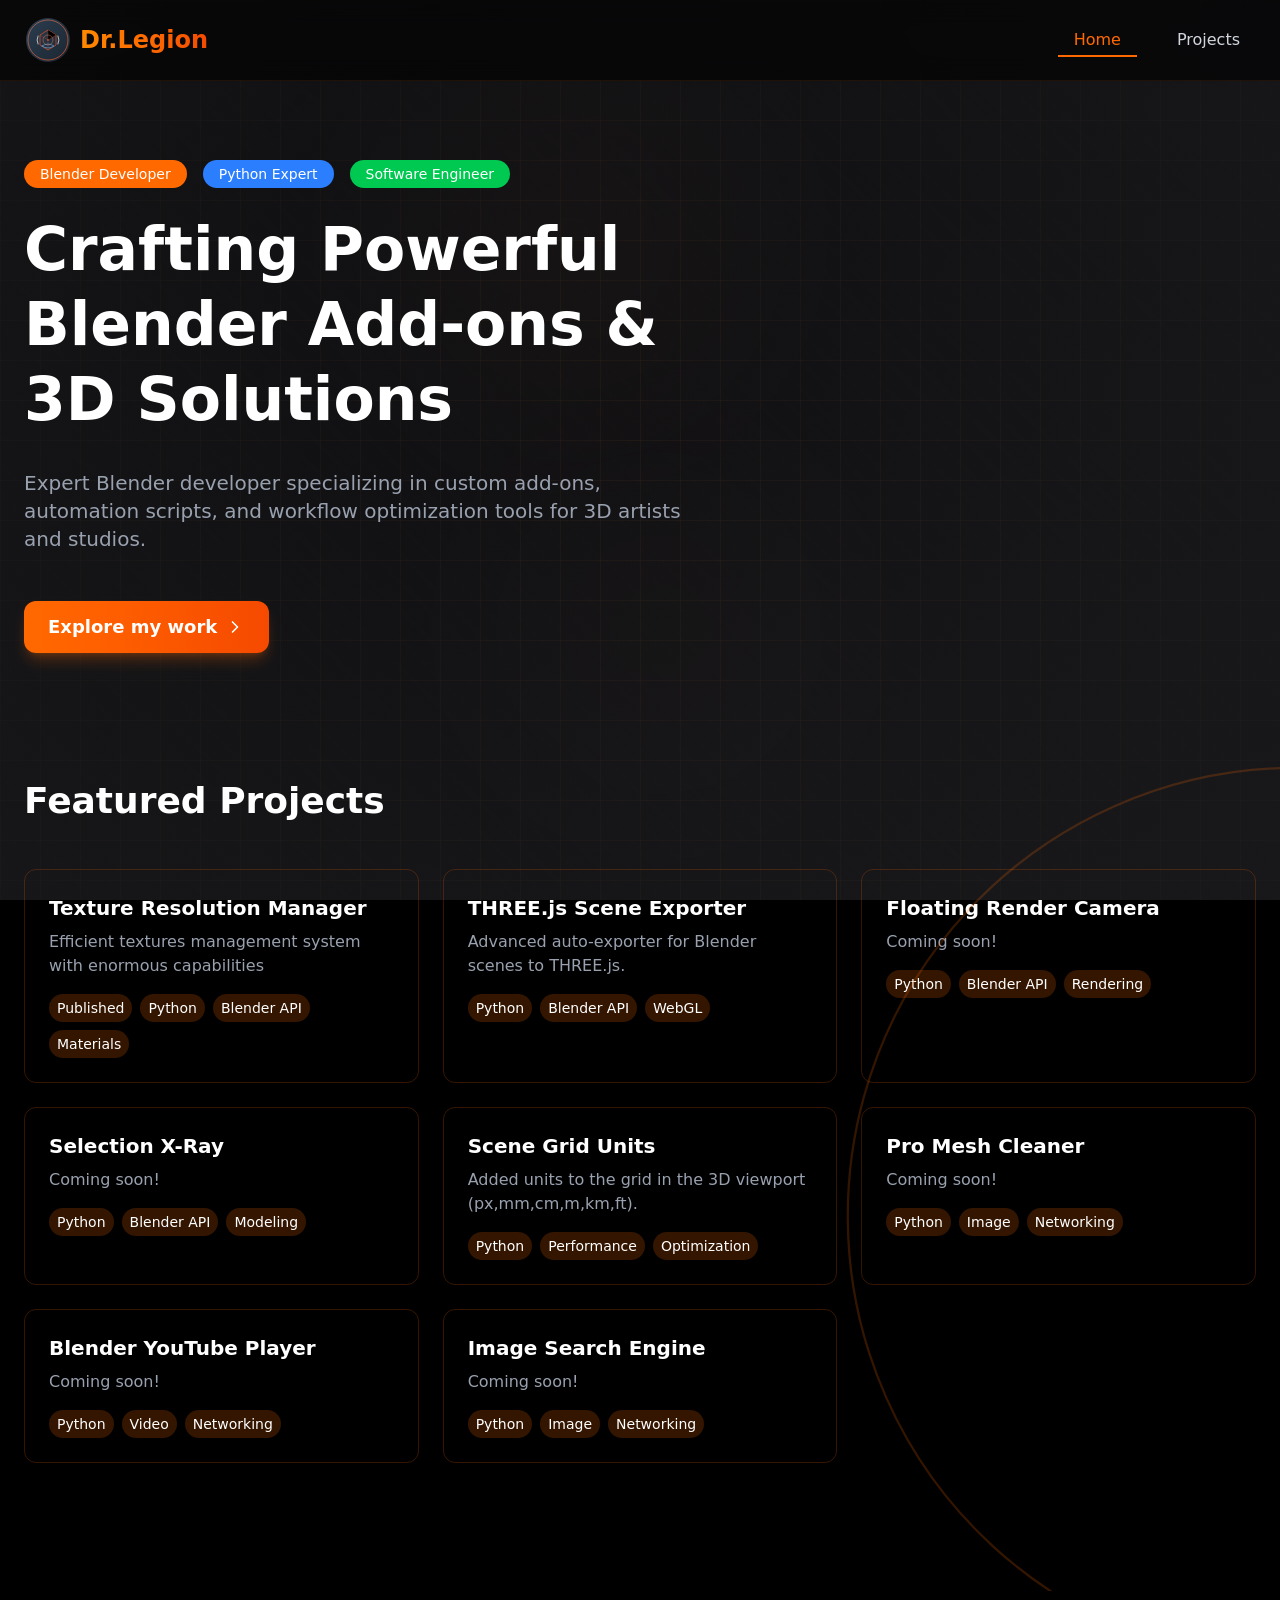
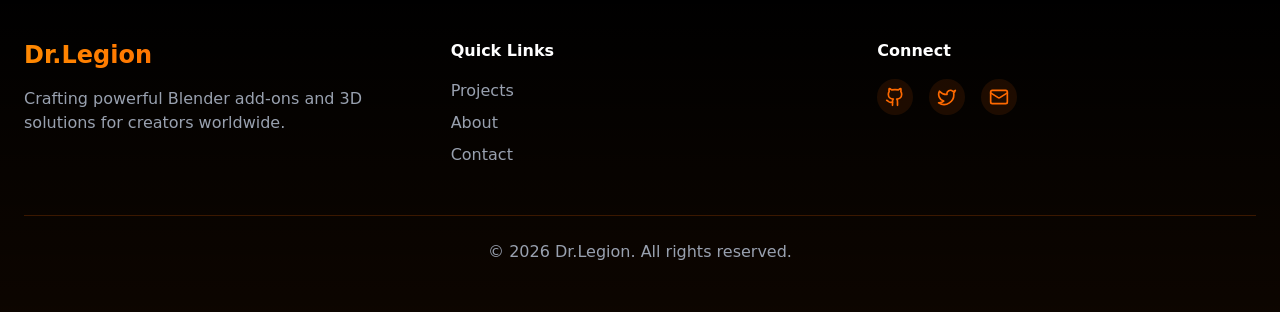
==== commit 1044c374: "Updates" ====
--- a/index.html
+++ b/index.html
@@ -5,8 +5,8 @@
     <link rel="icon" type="image/svg+xml" href="/assets/icon-DkDdQSC4.svg" />
     <meta name="viewport" content="width=device-width, initial-scale=1.0" />
     <title>Dr. Legion Blender Add-on Software Engineer</title>
-    <script type="module" crossorigin src="/assets/index-CQaTUenq.js"></script>
-    <link rel="stylesheet" crossorigin href="/assets/index-CF9VQNml.css">
+    <script type="module" crossorigin src="/assets/index-F3j49r22.js"></script>
+    <link rel="stylesheet" crossorigin href="/assets/index-Dc3DX1z7.css">
   </head>
   <body>
     <div id="root"></div>
--- a/assets/index-Dc3DX1z7.css
+++ b/assets/index-Dc3DX1z7.css
@@ -0,0 +1 @@
+/*! tailwindcss v4.0.5 | MIT License | https://tailwindcss.com */@layer theme{:root,:host{--font-sans:ui-sans-serif,system-ui,sans-serif,"Apple Color Emoji","Segoe UI Emoji","Segoe UI Symbol","Noto Color Emoji";--font-mono:ui-monospace,SFMono-Regular,Menlo,Monaco,Consolas,"Liberation Mono","Courier New",monospace;--color-orange-400:oklch(.75 .183 55.934);--color-orange-500:oklch(.705 .213 47.604);--color-orange-600:oklch(.646 .222 41.116);--color-orange-950:oklch(.266 .079 36.259);--color-green-500:oklch(.723 .219 149.579);--color-blue-300:oklch(.809 .105 251.813);--color-blue-400:oklch(.707 .165 254.624);--color-blue-500:oklch(.623 .214 259.815);--color-blue-600:oklch(.546 .245 262.881);--color-blue-900:oklch(.379 .146 265.522);--color-blue-950:oklch(.282 .091 267.935);--color-purple-400:oklch(.714 .203 305.504);--color-purple-500:oklch(.627 .265 303.9);--color-purple-600:oklch(.558 .288 302.321);--color-purple-900:oklch(.381 .176 304.987);--color-purple-950:oklch(.291 .149 302.717);--color-slate-800:oklch(.279 .041 260.031);--color-slate-900:oklch(.208 .042 265.755);--color-gray-300:oklch(.872 .01 258.338);--color-gray-400:oklch(.707 .022 261.325);--color-gray-500:oklch(.551 .027 264.364);--color-zinc-800:oklch(.274 .006 286.033);--color-zinc-900:oklch(.21 .006 285.885);--color-zinc-950:oklch(.141 .005 285.823);--color-black:#000;--color-white:#fff;--spacing:.25rem;--container-md:28rem;--container-2xl:42rem;--container-3xl:48rem;--text-sm:.875rem;--text-sm--line-height:calc(1.25/.875);--text-lg:1.125rem;--text-lg--line-height:calc(1.75/1.125);--text-xl:1.25rem;--text-xl--line-height:calc(1.75/1.25);--text-2xl:1.5rem;--text-2xl--line-height:calc(2/1.5);--text-3xl:1.875rem;--text-3xl--line-height: 1.2 ;--text-4xl:2.25rem;--text-4xl--line-height:calc(2.5/2.25);--text-5xl:3rem;--text-5xl--line-height:1;--text-6xl:3.75rem;--text-6xl--line-height:1;--font-weight-medium:500;--font-weight-semibold:600;--font-weight-bold:700;--leading-tight:1.25;--leading-relaxed:1.625;--radius-md:.375rem;--radius-lg:.5rem;--radius-xl:.75rem;--radius-2xl:1rem;--radius-3xl:1.5rem;--ease-in:cubic-bezier(.4,0,1,1);--ease-out:cubic-bezier(0,0,.2,1);--ease-in-out:cubic-bezier(.4,0,.2,1);--blur-md:12px;--blur-3xl:64px;--default-transition-duration:.15s;--default-transition-timing-function:cubic-bezier(.4,0,.2,1);--default-font-family:var(--font-sans);--default-font-feature-settings:var(--font-sans--font-feature-settings);--default-font-variation-settings:var(--font-sans--font-variation-settings);--default-mono-font-family:var(--font-mono);--default-mono-font-feature-settings:var(--font-mono--font-feature-settings);--default-mono-font-variation-settings:var(--font-mono--font-variation-settings)}}@layer base{*,:after,:before,::backdrop{box-sizing:border-box;border:0 solid;margin:0;padding:0}::file-selector-button{box-sizing:border-box;border:0 solid;margin:0;padding:0}html,:host{-webkit-text-size-adjust:100%;-moz-tab-size:4;tab-size:4;line-height:1.5;font-family:var(--default-font-family,ui-sans-serif,system-ui,sans-serif,"Apple Color Emoji","Segoe UI Emoji","Segoe UI Symbol","Noto Color Emoji");font-feature-settings:var(--default-font-feature-settings,normal);font-variation-settings:var(--default-font-variation-settings,normal);-webkit-tap-highlight-color:transparent}body{line-height:inherit}hr{height:0;color:inherit;border-top-width:1px}abbr:where([title]){-webkit-text-decoration:underline dotted;text-decoration:underline dotted}h1,h2,h3,h4,h5,h6{font-size:inherit;font-weight:inherit}a{color:inherit;-webkit-text-decoration:inherit;text-decoration:inherit}b,strong{font-weight:bolder}code,kbd,samp,pre{font-family:var(--default-mono-font-family,ui-monospace,SFMono-Regular,Menlo,Monaco,Consolas,"Liberation Mono","Courier New",monospace);font-feature-settings:var(--default-mono-font-feature-settings,normal);font-variation-settings:var(--default-mono-font-variation-settings,normal);font-size:1em}small{font-size:80%}sub,sup{vertical-align:baseline;font-size:75%;line-height:0;position:relative}sub{bottom:-.25em}sup{top:-.5em}table{text-indent:0;border-color:inherit;border-collapse:collapse}:-moz-focusring{outline:auto}progress{vertical-align:baseline}summary{display:list-item}ol,ul,menu{list-style:none}img,svg,video,canvas,audio,iframe,embed,object{vertical-align:middle;display:block}img,video{max-width:100%;height:auto}button,input,select,optgroup,textarea{font:inherit;font-feature-settings:inherit;font-variation-settings:inherit;letter-spacing:inherit;color:inherit;opacity:1;background-color:#0000;border-radius:0}::file-selector-button{font:inherit;font-feature-settings:inherit;font-variation-settings:inherit;letter-spacing:inherit;color:inherit;opacity:1;background-color:#0000;border-radius:0}:where(select:is([multiple],[size])) optgroup{font-weight:bolder}:where(select:is([multiple],[size])) optgroup option{padding-inline-start:20px}::file-selector-button{margin-inline-end:4px}::placeholder{opacity:1;color:color-mix(in oklab,currentColor 50%,transparent)}textarea{resize:vertical}::-webkit-search-decoration{-webkit-appearance:none}::-webkit-date-and-time-value{min-height:1lh;text-align:inherit}::-webkit-datetime-edit{display:inline-flex}::-webkit-datetime-edit-fields-wrapper{padding:0}::-webkit-datetime-edit{padding-block:0}::-webkit-datetime-edit-year-field{padding-block:0}::-webkit-datetime-edit-month-field{padding-block:0}::-webkit-datetime-edit-day-field{padding-block:0}::-webkit-datetime-edit-hour-field{padding-block:0}::-webkit-datetime-edit-minute-field{padding-block:0}::-webkit-datetime-edit-second-field{padding-block:0}::-webkit-datetime-edit-millisecond-field{padding-block:0}::-webkit-datetime-edit-meridiem-field{padding-block:0}:-moz-ui-invalid{box-shadow:none}button,input:where([type=button],[type=reset],[type=submit]){-webkit-appearance:button;-moz-appearance:button;appearance:button}::file-selector-button{-webkit-appearance:button;-moz-appearance:button;appearance:button}::-webkit-inner-spin-button{height:auto}::-webkit-outer-spin-button{height:auto}[hidden]:where(:not([hidden=until-found])){display:none!important}}@layer components;@layer utilities{.visible{visibility:visible}.absolute{position:absolute}.fixed{position:fixed}.relative{position:relative}.static{position:static}.-inset-\[100\%\]{top:-100%;right:-100%;bottom:-100%;left:-100%}.inset-0{inset:calc(var(--spacing)*0)}.top-0{top:calc(var(--spacing)*0)}.right-0{right:calc(var(--spacing)*0)}.right-1\/4{right:25%}.bottom-0{bottom:calc(var(--spacing)*0)}.left-0{left:calc(var(--spacing)*0)}.left-1\/4{left:25%}.-z-10{z-index:-10}.z-3{z-index:3}.z-10{z-index:10}.z-20{z-index:20}.z-50{z-index:50}.container{width:100%}@media (width>=40rem){.container{max-width:40rem}}@media (width>=48rem){.container{max-width:48rem}}@media (width>=64rem){.container{max-width:64rem}}@media (width>=80rem){.container{max-width:80rem}}@media (width>=96rem){.container{max-width:96rem}}.mx-auto{margin-inline:auto}.my-4{margin-block:calc(var(--spacing)*4)}.mt-0\.5{margin-top:calc(var(--spacing)*.5)}.mt-1{margin-top:calc(var(--spacing)*1)}.mt-4{margin-top:calc(var(--spacing)*4)}.mt-6{margin-top:calc(var(--spacing)*6)}.mt-8{margin-top:calc(var(--spacing)*8)}.mt-12{margin-top:calc(var(--spacing)*12)}.mt-auto{margin-top:auto}.mb-2{margin-bottom:calc(var(--spacing)*2)}.mb-3{margin-bottom:calc(var(--spacing)*3)}.mb-4{margin-bottom:calc(var(--spacing)*4)}.mb-6{margin-bottom:calc(var(--spacing)*6)}.mb-8{margin-bottom:calc(var(--spacing)*8)}.mb-12{margin-bottom:calc(var(--spacing)*12)}.mb-16{margin-bottom:calc(var(--spacing)*16)}.ml-4{margin-left:calc(var(--spacing)*4)}.block{display:block}.contents{display:contents}.flex{display:flex}.grid{display:grid}.hidden{display:none}.inline-block{display:inline-block}.table{display:table}.h-0\.5{height:calc(var(--spacing)*.5)}.h-4{height:calc(var(--spacing)*4)}.h-5{height:calc(var(--spacing)*5)}.h-6{height:calc(var(--spacing)*6)}.h-8{height:calc(var(--spacing)*8)}.h-12{height:calc(var(--spacing)*12)}.h-64{height:calc(var(--spacing)*64)}.h-\[80\]{height:80px}.h-\[500px\]{height:500px}.h-\[600px\]{height:600px}.h-\[800px\]{height:800px}.h-auto{height:auto}.h-fit{height:fit-content}.h-full{height:100%}.min-h-screen{min-height:100vh}.w-4{width:calc(var(--spacing)*4)}.w-5{width:calc(var(--spacing)*5)}.w-6{width:calc(var(--spacing)*6)}.w-8{width:calc(var(--spacing)*8)}.w-12{width:calc(var(--spacing)*12)}.w-\[500px\]{width:500px}.w-\[600px\]{width:600px}.w-\[800px\]{width:800px}.w-fit{width:fit-content}.w-full{width:100%}.max-w-2xl{max-width:var(--container-2xl)}.max-w-3xl{max-width:var(--container-3xl)}.max-w-md{max-width:var(--container-md)}.flex-1{flex:1}.flex-shrink-0{flex-shrink:0}.shrink{flex-shrink:1}.flex-grow{flex-grow:1}.scale-3d{scale:var(--tw-scale-x)var(--tw-scale-y)var(--tw-scale-z)}.\!transform{transform:var(--tw-rotate-x)var(--tw-rotate-y)var(--tw-rotate-z)var(--tw-skew-x)var(--tw-skew-y)!important}.transform{transform:var(--tw-rotate-x)var(--tw-rotate-y)var(--tw-rotate-z)var(--tw-skew-x)var(--tw-skew-y)}.cursor-pointer{cursor:pointer}.resize{resize:both}.list-inside{list-style-position:inside}.list-decimal{list-style-type:decimal}.list-disc{list-style-type:disc}.columns-2{columns:2}.columns-3{columns:3}.columns-4{columns:4}.grid-cols-1{grid-template-columns:repeat(1,minmax(0,1fr))}.grid-cols-2{grid-template-columns:repeat(2,minmax(0,1fr))}.flex-col{flex-direction:column}.flex-wrap{flex-wrap:wrap}.items-center{align-items:center}.items-start{align-items:flex-start}.justify-between{justify-content:space-between}.justify-center{justify-content:center}.gap-2{gap:calc(var(--spacing)*2)}.gap-3{gap:calc(var(--spacing)*3)}.gap-4{gap:calc(var(--spacing)*4)}.gap-6{gap:calc(var(--spacing)*6)}.gap-8{gap:calc(var(--spacing)*8)}.gap-12{gap:calc(var(--spacing)*12)}:where(.space-y-2>:not(:last-child)){--tw-space-y-reverse:0;margin-block-start:calc(calc(var(--spacing)*2)*var(--tw-space-y-reverse));margin-block-end:calc(calc(var(--spacing)*2)*calc(1 - var(--tw-space-y-reverse)))}:where(.space-y-3>:not(:last-child)){--tw-space-y-reverse:0;margin-block-start:calc(calc(var(--spacing)*3)*var(--tw-space-y-reverse));margin-block-end:calc(calc(var(--spacing)*3)*calc(1 - var(--tw-space-y-reverse)))}:where(.space-y-4>:not(:last-child)){--tw-space-y-reverse:0;margin-block-start:calc(calc(var(--spacing)*4)*var(--tw-space-y-reverse));margin-block-end:calc(calc(var(--spacing)*4)*calc(1 - var(--tw-space-y-reverse)))}:where(.space-y-6>:not(:last-child)){--tw-space-y-reverse:0;margin-block-start:calc(calc(var(--spacing)*6)*var(--tw-space-y-reverse));margin-block-end:calc(calc(var(--spacing)*6)*calc(1 - var(--tw-space-y-reverse)))}:where(.space-y-12>:not(:last-child)){--tw-space-y-reverse:0;margin-block-start:calc(calc(var(--spacing)*12)*var(--tw-space-y-reverse));margin-block-end:calc(calc(var(--spacing)*12)*calc(1 - var(--tw-space-y-reverse)))}:where(.space-x-3>:not(:last-child)){--tw-space-x-reverse:0;margin-inline-start:calc(calc(var(--spacing)*3)*var(--tw-space-x-reverse));margin-inline-end:calc(calc(var(--spacing)*3)*calc(1 - var(--tw-space-x-reverse)))}.overflow-hidden{overflow:hidden}.rounded{border-radius:.25rem}.rounded-2xl{border-radius:var(--radius-2xl)}.rounded-3xl{border-radius:var(--radius-3xl)}.rounded-full{border-radius:3.40282e38px}.rounded-lg{border-radius:var(--radius-lg)}.rounded-md{border-radius:var(--radius-md)}.rounded-xl{border-radius:var(--radius-xl)}.border{border-style:var(--tw-border-style);border-width:1px}.border-\[2px\]{border-style:var(--tw-border-style);border-width:2px}.border-b{border-bottom-style:var(--tw-border-style);border-bottom-width:1px}.border-blue-500\/20{border-color:color-mix(in oklab,var(--color-blue-500)20%,transparent)}.border-orange-500\/10{border-color:color-mix(in oklab,var(--color-orange-500)10%,transparent)}.border-orange-500\/20{border-color:color-mix(in oklab,var(--color-orange-500)20%,transparent)}.border-purple-500\/20{border-color:color-mix(in oklab,var(--color-purple-500)20%,transparent)}.bg-black{background-color:var(--color-black)}.bg-black\/60{background-color:color-mix(in oklab,var(--color-black)60%,transparent)}.bg-blue-500{background-color:var(--color-blue-500)}.bg-blue-500\/20{background-color:color-mix(in oklab,var(--color-blue-500)20%,transparent)}.bg-green-500{background-color:var(--color-green-500)}.bg-orange-500{background-color:var(--color-orange-500)}.bg-orange-500\/10{background-color:color-mix(in oklab,var(--color-orange-500)10%,transparent)}.bg-orange-500\/20{background-color:color-mix(in oklab,var(--color-orange-500)20%,transparent)}.bg-purple-500\/20{background-color:color-mix(in oklab,var(--color-purple-500)20%,transparent)}.bg-slate-900\/50{background-color:color-mix(in oklab,var(--color-slate-900)50%,transparent)}.bg-zinc-900\/50{background-color:color-mix(in oklab,var(--color-zinc-900)50%,transparent)}.bg-gradient-to-br{--tw-gradient-position:to bottom right in oklab;background-image:linear-gradient(var(--tw-gradient-stops))}.bg-gradient-to-r{--tw-gradient-position:to right in oklab;background-image:linear-gradient(var(--tw-gradient-stops))}.bg-gradient-to-t{--tw-gradient-position:to top in oklab;background-image:linear-gradient(var(--tw-gradient-stops))}.bg-\[linear-gradient\(to_right\,rgb\(251_146_60_\/_0\.05\)_1px\,transparent_1px\)\,linear-gradient\(to_bottom\,rgb\(251_146_60_\/_0\.05\)_1px\,transparent_1px\)\]{background-image:linear-gradient(90deg,#fb923c0d 1px,#0000 1px),linear-gradient(#fb923c0d 1px,#0000 1px)}.bg-\[radial-gradient\(circle_500px_at_50\%_-30\%\,\#fb923c1a\,transparent\)\]{background-image:radial-gradient(500px at 50% -30%,#fb923c1a,#0000)}.bg-\[radial-gradient\(circle_700px_at_50\%_-30\%\,\#3b82f61a\,transparent\)\]{background-image:radial-gradient(700px at 50% -30%,#3b82f61a,#0000)}.bg-\[radial-gradient\(circle_700px_at_50\%_-30\%\,\#a855f71a\,transparent\)\]{background-image:radial-gradient(700px at 50% -30%,#a855f71a,#0000)}.bg-\[radial-gradient\(circle_700px_at_50\%_-30\%\,\#fb923c1a\,transparent\)\]{background-image:radial-gradient(700px at 50% -30%,#fb923c1a,#0000)}.bg-\[radial-gradient\(circle_at_center\,transparent_0\%\,rgb\(24_24_27\/0\.8\)_100\%\)\]{background-image:radial-gradient(circle,#0000,#18181bcc)}.from-blue-400{--tw-gradient-from:var(--color-blue-400);--tw-gradient-stops:var(--tw-gradient-via-stops,var(--tw-gradient-position),var(--tw-gradient-from)var(--tw-gradient-from-position),var(--tw-gradient-to)var(--tw-gradient-to-position))}.from-blue-500{--tw-gradient-from:var(--color-blue-500);--tw-gradient-stops:var(--tw-gradient-via-stops,var(--tw-gradient-position),var(--tw-gradient-from)var(--tw-gradient-from-position),var(--tw-gradient-to)var(--tw-gradient-to-position))}.from-blue-900{--tw-gradient-from:var(--color-blue-900);--tw-gradient-stops:var(--tw-gradient-via-stops,var(--tw-gradient-position),var(--tw-gradient-from)var(--tw-gradient-from-position),var(--tw-gradient-to)var(--tw-gradient-to-position))}.from-blue-950{--tw-gradient-from:var(--color-blue-950);--tw-gradient-stops:var(--tw-gradient-via-stops,var(--tw-gradient-position),var(--tw-gradient-from)var(--tw-gradient-from-position),var(--tw-gradient-to)var(--tw-gradient-to-position))}.from-orange-400{--tw-gradient-from:var(--color-orange-400);--tw-gradient-stops:var(--tw-gradient-via-stops,var(--tw-gradient-position),var(--tw-gradient-from)var(--tw-gradient-from-position),var(--tw-gradient-to)var(--tw-gradient-to-position))}.from-orange-500{--tw-gradient-from:var(--color-orange-500);--tw-gradient-stops:var(--tw-gradient-via-stops,var(--tw-gradient-position),var(--tw-gradient-from)var(--tw-gradient-from-position),var(--tw-gradient-to)var(--tw-gradient-to-position))}.from-orange-500\/5{--tw-gradient-from:color-mix(in oklab,var(--color-orange-500)5%,transparent);--tw-gradient-stops:var(--tw-gradient-via-stops,var(--tw-gradient-position),var(--tw-gradient-from)var(--tw-gradient-from-position),var(--tw-gradient-to)var(--tw-gradient-to-position))}.from-orange-950{--tw-gradient-from:var(--color-orange-950);--tw-gradient-stops:var(--tw-gradient-via-stops,var(--tw-gradient-position),var(--tw-gradient-from)var(--tw-gradient-from-position),var(--tw-gradient-to)var(--tw-gradient-to-position))}.from-purple-400{--tw-gradient-from:var(--color-purple-400);--tw-gradient-stops:var(--tw-gradient-via-stops,var(--tw-gradient-position),var(--tw-gradient-from)var(--tw-gradient-from-position),var(--tw-gradient-to)var(--tw-gradient-to-position))}.from-purple-500{--tw-gradient-from:var(--color-purple-500);--tw-gradient-stops:var(--tw-gradient-via-stops,var(--tw-gradient-position),var(--tw-gradient-from)var(--tw-gradient-from-position),var(--tw-gradient-to)var(--tw-gradient-to-position))}.from-purple-900{--tw-gradient-from:var(--color-purple-900);--tw-gradient-stops:var(--tw-gradient-via-stops,var(--tw-gradient-position),var(--tw-gradient-from)var(--tw-gradient-from-position),var(--tw-gradient-to)var(--tw-gradient-to-position))}.from-purple-950{--tw-gradient-from:var(--color-purple-950);--tw-gradient-stops:var(--tw-gradient-via-stops,var(--tw-gradient-position),var(--tw-gradient-from)var(--tw-gradient-from-position),var(--tw-gradient-to)var(--tw-gradient-to-position))}.from-slate-900{--tw-gradient-from:var(--color-slate-900);--tw-gradient-stops:var(--tw-gradient-via-stops,var(--tw-gradient-position),var(--tw-gradient-from)var(--tw-gradient-from-position),var(--tw-gradient-to)var(--tw-gradient-to-position))}.from-zinc-900{--tw-gradient-from:var(--color-zinc-900);--tw-gradient-stops:var(--tw-gradient-via-stops,var(--tw-gradient-position),var(--tw-gradient-from)var(--tw-gradient-from-position),var(--tw-gradient-to)var(--tw-gradient-to-position))}.from-zinc-950{--tw-gradient-from:var(--color-zinc-950);--tw-gradient-stops:var(--tw-gradient-via-stops,var(--tw-gradient-position),var(--tw-gradient-from)var(--tw-gradient-from-position),var(--tw-gradient-to)var(--tw-gradient-to-position))}.to-blue-600{--tw-gradient-to:var(--color-blue-600);--tw-gradient-stops:var(--tw-gradient-via-stops,var(--tw-gradient-position),var(--tw-gradient-from)var(--tw-gradient-from-position),var(--tw-gradient-to)var(--tw-gradient-to-position))}.to-orange-600{--tw-gradient-to:var(--color-orange-600);--tw-gradient-stops:var(--tw-gradient-via-stops,var(--tw-gradient-position),var(--tw-gradient-from)var(--tw-gradient-from-position),var(--tw-gradient-to)var(--tw-gradient-to-position))}.to-purple-600{--tw-gradient-to:var(--color-purple-600);--tw-gradient-stops:var(--tw-gradient-via-stops,var(--tw-gradient-position),var(--tw-gradient-from)var(--tw-gradient-from-position),var(--tw-gradient-to)var(--tw-gradient-to-position))}.to-slate-800{--tw-gradient-to:var(--color-slate-800);--tw-gradient-stops:var(--tw-gradient-via-stops,var(--tw-gradient-position),var(--tw-gradient-from)var(--tw-gradient-from-position),var(--tw-gradient-to)var(--tw-gradient-to-position))}.to-slate-900{--tw-gradient-to:var(--color-slate-900);--tw-gradient-stops:var(--tw-gradient-via-stops,var(--tw-gradient-position),var(--tw-gradient-from)var(--tw-gradient-from-position),var(--tw-gradient-to)var(--tw-gradient-to-position))}.to-transparent{--tw-gradient-to:transparent;--tw-gradient-stops:var(--tw-gradient-via-stops,var(--tw-gradient-position),var(--tw-gradient-from)var(--tw-gradient-from-position),var(--tw-gradient-to)var(--tw-gradient-to-position))}.to-zinc-800{--tw-gradient-to:var(--color-zinc-800);--tw-gradient-stops:var(--tw-gradient-via-stops,var(--tw-gradient-position),var(--tw-gradient-from)var(--tw-gradient-from-position),var(--tw-gradient-to)var(--tw-gradient-to-position))}.to-zinc-900{--tw-gradient-to:var(--color-zinc-900);--tw-gradient-stops:var(--tw-gradient-via-stops,var(--tw-gradient-position),var(--tw-gradient-from)var(--tw-gradient-from-position),var(--tw-gradient-to)var(--tw-gradient-to-position))}.bg-\[size\:40px_40px\]{background-size:40px 40px}.bg-clip-text{-webkit-background-clip:text;background-clip:text}.object-contain{object-fit:contain}.p-2{padding:calc(var(--spacing)*2)}.p-4{padding:calc(var(--spacing)*4)}.p-6{padding:calc(var(--spacing)*6)}.p-8{padding:calc(var(--spacing)*8)}.p-12{padding:calc(var(--spacing)*12)}.p-16{padding:calc(var(--spacing)*16)}.px-2{padding-inline:calc(var(--spacing)*2)}.px-4{padding-inline:calc(var(--spacing)*4)}.px-6{padding-inline:calc(var(--spacing)*6)}.px-8{padding-inline:calc(var(--spacing)*8)}.py-1{padding-block:calc(var(--spacing)*1)}.py-2{padding-block:calc(var(--spacing)*2)}.py-3{padding-block:calc(var(--spacing)*3)}.py-4{padding-block:calc(var(--spacing)*4)}.py-12{padding-block:calc(var(--spacing)*12)}.py-16{padding-block:calc(var(--spacing)*16)}.py-24{padding-block:calc(var(--spacing)*24)}.py-32{padding-block:calc(var(--spacing)*32)}.pt-10{padding-top:calc(var(--spacing)*10)}.pt-20{padding-top:calc(var(--spacing)*20)}.pb-12{padding-bottom:calc(var(--spacing)*12)}.text-center{text-align:center}.text-2xl{font-size:var(--text-2xl);line-height:var(--tw-leading,var(--text-2xl--line-height))}.text-3xl{font-size:var(--text-3xl);line-height:var(--tw-leading,var(--text-3xl--line-height))}.text-4xl{font-size:var(--text-4xl);line-height:var(--tw-leading,var(--text-4xl--line-height))}.text-5xl{font-size:var(--text-5xl);line-height:var(--tw-leading,var(--text-5xl--line-height))}.text-6xl{font-size:var(--text-6xl);line-height:var(--tw-leading,var(--text-6xl--line-height))}.text-lg{font-size:var(--text-lg);line-height:var(--tw-leading,var(--text-lg--line-height))}.text-sm{font-size:var(--text-sm);line-height:var(--tw-leading,var(--text-sm--line-height))}.text-xl{font-size:var(--text-xl);line-height:var(--tw-leading,var(--text-xl--line-height))}.leading-relaxed{--tw-leading:var(--leading-relaxed);line-height:var(--leading-relaxed)}.leading-tight{--tw-leading:var(--leading-tight);line-height:var(--leading-tight)}.font-bold{--tw-font-weight:var(--font-weight-bold);font-weight:var(--font-weight-bold)}.font-medium{--tw-font-weight:var(--font-weight-medium);font-weight:var(--font-weight-medium)}.font-semibold{--tw-font-weight:var(--font-weight-semibold);font-weight:var(--font-weight-semibold)}.text-blue-300{color:var(--color-blue-300)}.text-blue-400{color:var(--color-blue-400)}.text-blue-500{color:var(--color-blue-500)}.text-gray-300{color:var(--color-gray-300)}.text-gray-400{color:var(--color-gray-400)}.text-gray-500{color:var(--color-gray-500)}.text-orange-400{color:var(--color-orange-400)}.text-orange-500{color:var(--color-orange-500)}.text-purple-400{color:var(--color-purple-400)}.text-purple-500{color:var(--color-purple-500)}.text-transparent{color:#0000}.text-white{color:var(--color-white)}.lowercase{text-transform:lowercase}.uppercase{text-transform:uppercase}.italic{font-style:italic}.underline{text-decoration-line:underline}.opacity-20{opacity:.2}.opacity-\[0\.02\]{opacity:.02}.shadow{--tw-shadow:0 1px 3px 0 var(--tw-shadow-color,#0000001a),0 1px 2px -1px var(--tw-shadow-color,#0000001a);box-shadow:var(--tw-inset-shadow),var(--tw-inset-ring-shadow),var(--tw-ring-offset-shadow),var(--tw-ring-shadow),var(--tw-shadow)}.shadow-lg{--tw-shadow:0 10px 15px -3px var(--tw-shadow-color,#0000001a),0 4px 6px -4px var(--tw-shadow-color,#0000001a);box-shadow:var(--tw-inset-shadow),var(--tw-inset-ring-shadow),var(--tw-ring-offset-shadow),var(--tw-ring-shadow),var(--tw-shadow)}.shadow-md{--tw-shadow:0 4px 6px -1px var(--tw-shadow-color,#0000001a),0 2px 4px -2px var(--tw-shadow-color,#0000001a);box-shadow:var(--tw-inset-shadow),var(--tw-inset-ring-shadow),var(--tw-ring-offset-shadow),var(--tw-ring-shadow),var(--tw-shadow)}.shadow-blue-500\/25{--tw-shadow-color:color-mix(in oklab,var(--color-blue-500)25%,transparent)}.shadow-orange-500\/25{--tw-shadow-color:color-mix(in oklab,var(--color-orange-500)25%,transparent)}.shadow-purple-500\/25{--tw-shadow-color:color-mix(in oklab,var(--color-purple-500)25%,transparent)}.outline{outline-style:var(--tw-outline-style);outline-width:1px}.blur{--tw-blur:blur(8px);filter:var(--tw-blur,)var(--tw-brightness,)var(--tw-contrast,)var(--tw-grayscale,)var(--tw-hue-rotate,)var(--tw-invert,)var(--tw-saturate,)var(--tw-sepia,)var(--tw-drop-shadow,)}.blur-3xl{--tw-blur:blur(var(--blur-3xl));filter:var(--tw-blur,)var(--tw-brightness,)var(--tw-contrast,)var(--tw-grayscale,)var(--tw-hue-rotate,)var(--tw-invert,)var(--tw-saturate,)var(--tw-sepia,)var(--tw-drop-shadow,)}.drop-shadow{--tw-drop-shadow:drop-shadow(0 1px 2px #0000001a)drop-shadow(0 1px 1px #0000000f);filter:var(--tw-blur,)var(--tw-brightness,)var(--tw-contrast,)var(--tw-grayscale,)var(--tw-hue-rotate,)var(--tw-invert,)var(--tw-saturate,)var(--tw-sepia,)var(--tw-drop-shadow,)}.invert{--tw-invert:invert(100%);filter:var(--tw-blur,)var(--tw-brightness,)var(--tw-contrast,)var(--tw-grayscale,)var(--tw-hue-rotate,)var(--tw-invert,)var(--tw-saturate,)var(--tw-sepia,)var(--tw-drop-shadow,)}.filter{filter:var(--tw-blur,)var(--tw-brightness,)var(--tw-contrast,)var(--tw-grayscale,)var(--tw-hue-rotate,)var(--tw-invert,)var(--tw-saturate,)var(--tw-sepia,)var(--tw-drop-shadow,)}.backdrop-blur-md{--tw-backdrop-blur:blur(var(--blur-md));-webkit-backdrop-filter:var(--tw-backdrop-blur,)var(--tw-backdrop-brightness,)var(--tw-backdrop-contrast,)var(--tw-backdrop-grayscale,)var(--tw-backdrop-hue-rotate,)var(--tw-backdrop-invert,)var(--tw-backdrop-opacity,)var(--tw-backdrop-saturate,)var(--tw-backdrop-sepia,);backdrop-filter:var(--tw-backdrop-blur,)var(--tw-backdrop-brightness,)var(--tw-backdrop-contrast,)var(--tw-backdrop-grayscale,)var(--tw-backdrop-hue-rotate,)var(--tw-backdrop-invert,)var(--tw-backdrop-opacity,)var(--tw-backdrop-saturate,)var(--tw-backdrop-sepia,)}.transition{transition-property:color,background-color,border-color,outline-color,text-decoration-color,fill,stroke,--tw-gradient-from,--tw-gradient-via,--tw-gradient-to,opacity,box-shadow,transform,translate,scale,rotate,filter,-webkit-backdrop-filter,backdrop-filter;transition-timing-function:var(--tw-ease,var(--default-transition-timing-function));transition-duration:var(--tw-duration,var(--default-transition-duration))}.transition-colors{transition-property:color,background-color,border-color,outline-color,text-decoration-color,fill,stroke,--tw-gradient-from,--tw-gradient-via,--tw-gradient-to;transition-timing-function:var(--tw-ease,var(--default-transition-timing-function));transition-duration:var(--tw-duration,var(--default-transition-duration))}.ease-in{--tw-ease:var(--ease-in);transition-timing-function:var(--ease-in)}.ease-in-out{--tw-ease:var(--ease-in-out);transition-timing-function:var(--ease-in-out)}.ease-out{--tw-ease:var(--ease-out);transition-timing-function:var(--ease-out)}@media (hover:hover){.hover\:border-blue-500\/40:hover{border-color:color-mix(in oklab,var(--color-blue-500)40%,transparent)}.hover\:border-orange-500\/50:hover{border-color:color-mix(in oklab,var(--color-orange-500)50%,transparent)}.hover\:border-purple-500\/40:hover{border-color:color-mix(in oklab,var(--color-purple-500)40%,transparent)}.hover\:bg-orange-500\/10:hover{background-color:color-mix(in oklab,var(--color-orange-500)10%,transparent)}.hover\:bg-orange-500\/20:hover{background-color:color-mix(in oklab,var(--color-orange-500)20%,transparent)}.hover\:text-orange-500:hover{color:var(--color-orange-500)}}@media (width>=48rem){.md\:grid-cols-2{grid-template-columns:repeat(2,minmax(0,1fr))}.md\:grid-cols-3{grid-template-columns:repeat(3,minmax(0,1fr))}.md\:grid-cols-4{grid-template-columns:repeat(4,minmax(0,1fr))}.md\:flex-row{flex-direction:row}.md\:items-end{align-items:flex-end}.md\:items-start{align-items:flex-start}.md\:text-left{text-align:left}.md\:text-right{text-align:right}}@media (width>=64rem){.lg\:grid-cols-3{grid-template-columns:repeat(3,minmax(0,1fr))}.lg\:grid-cols-4{grid-template-columns:repeat(4,minmax(0,1fr))}}@media (width>=96rem){.\32xl\:grid-cols-2{grid-template-columns:repeat(2,minmax(0,1fr))}}}@property --tw-scale-x{syntax:"*";inherits:false;initial-value:1}@property --tw-scale-y{syntax:"*";inherits:false;initial-value:1}@property --tw-scale-z{syntax:"*";inherits:false;initial-value:1}@property --tw-rotate-x{syntax:"*";inherits:false;initial-value:rotateX(0)}@property --tw-rotate-y{syntax:"*";inherits:false;initial-value:rotateY(0)}@property --tw-rotate-z{syntax:"*";inherits:false;initial-value:rotateZ(0)}@property --tw-skew-x{syntax:"*";inherits:false;initial-value:skewX(0)}@property --tw-skew-y{syntax:"*";inherits:false;initial-value:skewY(0)}@property --tw-space-y-reverse{syntax:"*";inherits:false;initial-value:0}@property --tw-space-x-reverse{syntax:"*";inherits:false;initial-value:0}@property --tw-border-style{syntax:"*";inherits:false;initial-value:solid}@property --tw-gradient-position{syntax:"*";inherits:false}@property --tw-gradient-from{syntax:"<color>";inherits:false;initial-value:#0000}@property --tw-gradient-via{syntax:"<color>";inherits:false;initial-value:#0000}@property --tw-gradient-to{syntax:"<color>";inherits:false;initial-value:#0000}@property --tw-gradient-stops{syntax:"*";inherits:false}@property --tw-gradient-via-stops{syntax:"*";inherits:false}@property --tw-gradient-from-position{syntax:"<length-percentage>";inherits:false;initial-value:0%}@property --tw-gradient-via-position{syntax:"<length-percentage>";inherits:false;initial-value:50%}@property --tw-gradient-to-position{syntax:"<length-percentage>";inherits:false;initial-value:100%}@property --tw-leading{syntax:"*";inherits:false}@property --tw-font-weight{syntax:"*";inherits:false}@property --tw-shadow{syntax:"*";inherits:false;initial-value:0 0 #0000}@property --tw-shadow-color{syntax:"*";inherits:false}@property --tw-inset-shadow{syntax:"*";inherits:false;initial-value:0 0 #0000}@property --tw-inset-shadow-color{syntax:"*";inherits:false}@property --tw-ring-color{syntax:"*";inherits:false}@property --tw-ring-shadow{syntax:"*";inherits:false;initial-value:0 0 #0000}@property --tw-inset-ring-color{syntax:"*";inherits:false}@property --tw-inset-ring-shadow{syntax:"*";inherits:false;initial-value:0 0 #0000}@property --tw-ring-inset{syntax:"*";inherits:false}@property --tw-ring-offset-width{syntax:"<length>";inherits:false;initial-value:0}@property --tw-ring-offset-color{syntax:"*";inherits:false;initial-value:#fff}@property --tw-ring-offset-shadow{syntax:"*";inherits:false;initial-value:0 0 #0000}@property --tw-outline-style{syntax:"*";inherits:false;initial-value:solid}@property --tw-blur{syntax:"*";inherits:false}@property --tw-brightness{syntax:"*";inherits:false}@property --tw-contrast{syntax:"*";inherits:false}@property --tw-grayscale{syntax:"*";inherits:false}@property --tw-hue-rotate{syntax:"*";inherits:false}@property --tw-invert{syntax:"*";inherits:false}@property --tw-opacity{syntax:"*";inherits:false}@property --tw-saturate{syntax:"*";inherits:false}@property --tw-sepia{syntax:"*";inherits:false}@property --tw-backdrop-blur{syntax:"*";inherits:false}@property --tw-backdrop-brightness{syntax:"*";inherits:false}@property --tw-backdrop-contrast{syntax:"*";inherits:false}@property --tw-backdrop-grayscale{syntax:"*";inherits:false}@property --tw-backdrop-hue-rotate{syntax:"*";inherits:false}@property --tw-backdrop-invert{syntax:"*";inherits:false}@property --tw-backdrop-opacity{syntax:"*";inherits:false}@property --tw-backdrop-saturate{syntax:"*";inherits:false}@property --tw-backdrop-sepia{syntax:"*";inherits:false}@property --tw-ease{syntax:"*";inherits:false}
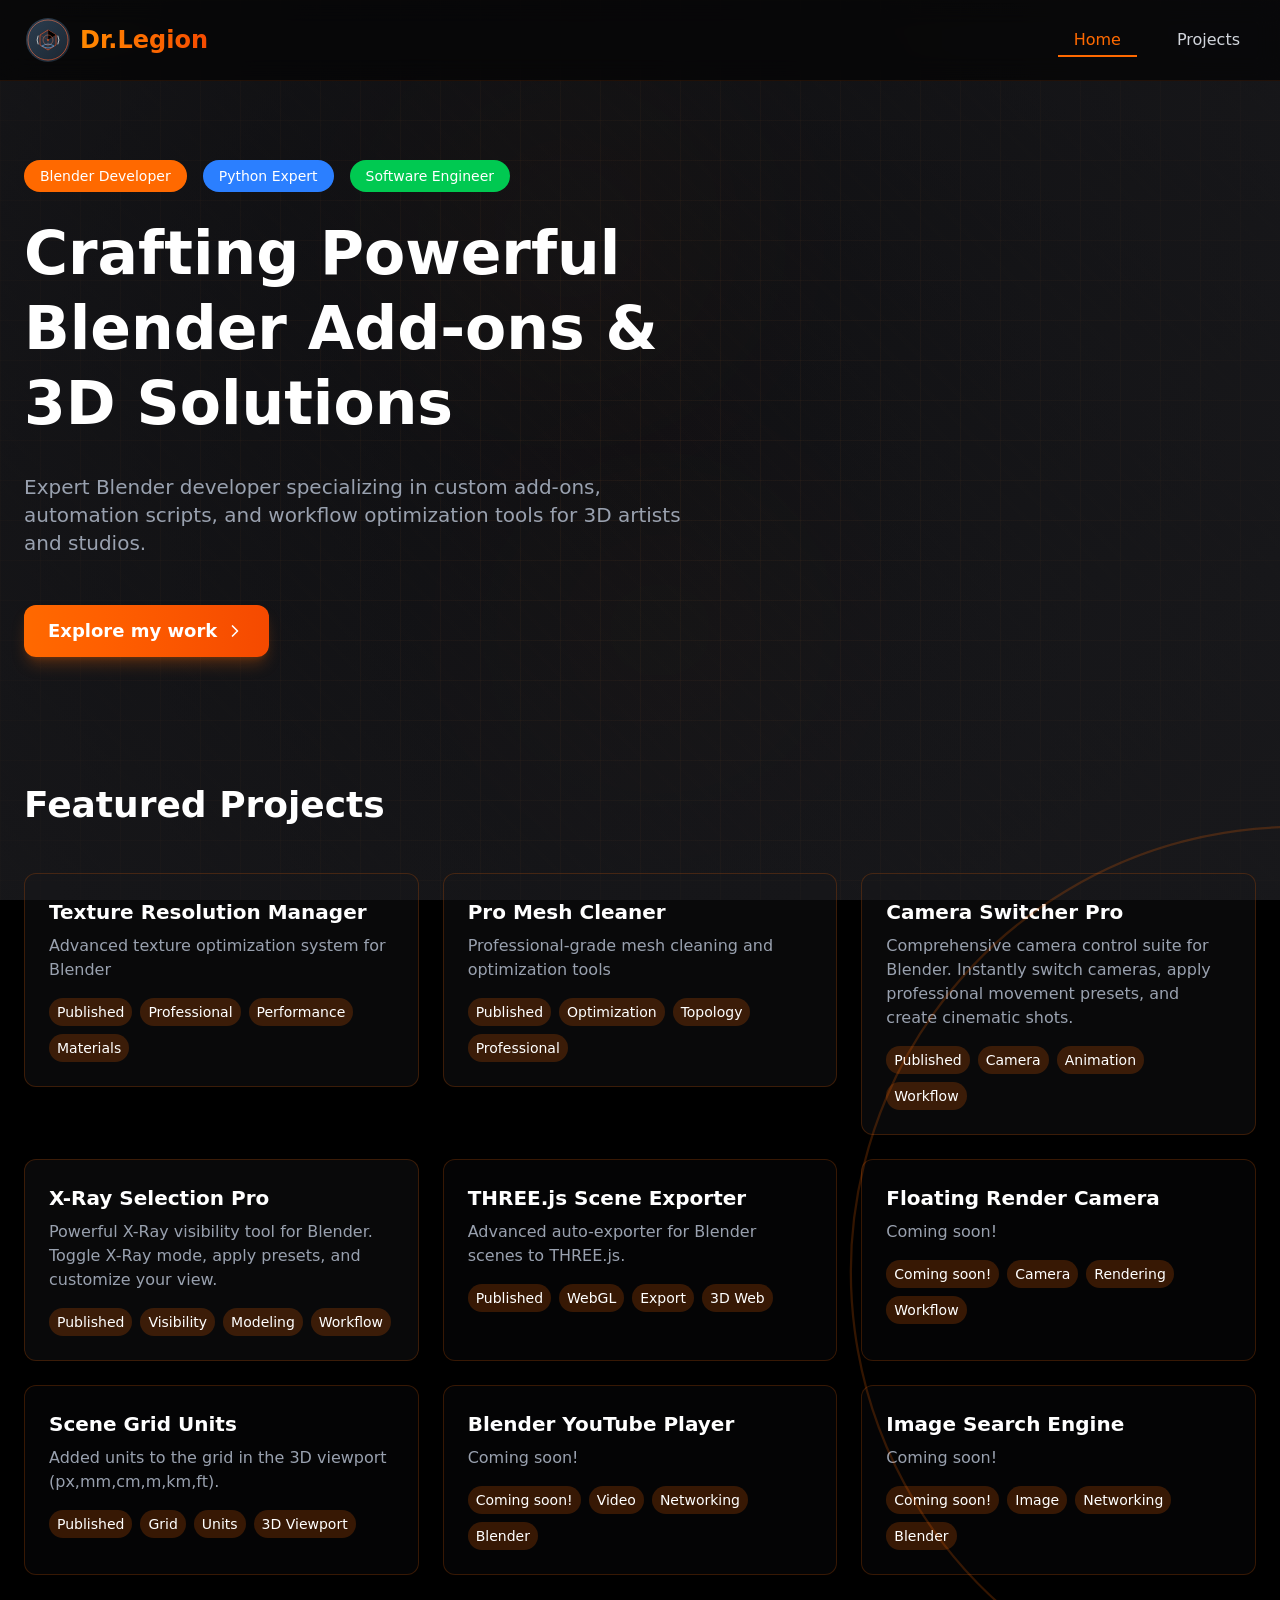
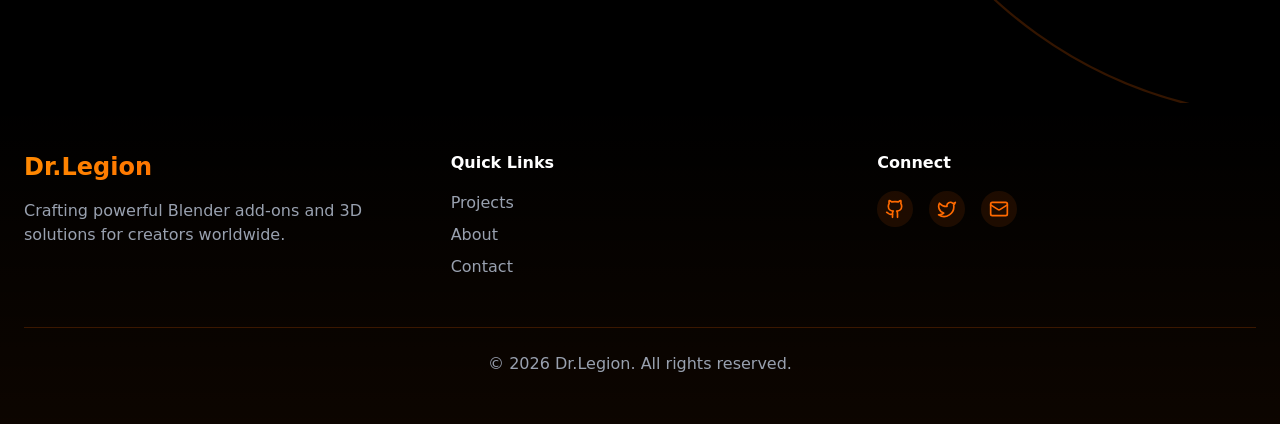
==== commit 07c998bf: "Updates" ====
--- a/index.html
+++ b/index.html
@@ -5,8 +5,8 @@
     <link rel="icon" type="image/svg+xml" href="/assets/icon-DkDdQSC4.svg" />
     <meta name="viewport" content="width=device-width, initial-scale=1.0" />
     <title>Dr. Legion Blender Add-on Software Engineer</title>
-    <script type="module" crossorigin src="/assets/index-F3j49r22.js"></script>
-    <link rel="stylesheet" crossorigin href="/assets/index-Dc3DX1z7.css">
+    <script type="module" crossorigin src="/assets/index-b2LcXcff.js"></script>
+    <link rel="stylesheet" crossorigin href="/assets/index-DjjJyILz.css">
   </head>
   <body>
     <div id="root"></div>
--- a/assets/index-DjjJyILz.css
+++ b/assets/index-DjjJyILz.css
@@ -0,0 +1 @@
+/*! tailwindcss v4.0.5 | MIT License | https://tailwindcss.com */@layer theme{:root,:host{--font-sans:ui-sans-serif,system-ui,sans-serif,"Apple Color Emoji","Segoe UI Emoji","Segoe UI Symbol","Noto Color Emoji";--font-mono:ui-monospace,SFMono-Regular,Menlo,Monaco,Consolas,"Liberation Mono","Courier New",monospace;--color-orange-400:oklch(.75 .183 55.934);--color-orange-500:oklch(.705 .213 47.604);--color-orange-600:oklch(.646 .222 41.116);--color-orange-950:oklch(.266 .079 36.259);--color-green-500:oklch(.723 .219 149.579);--color-blue-300:oklch(.809 .105 251.813);--color-blue-400:oklch(.707 .165 254.624);--color-blue-500:oklch(.623 .214 259.815);--color-blue-600:oklch(.546 .245 262.881);--color-blue-900:oklch(.379 .146 265.522);--color-blue-950:oklch(.282 .091 267.935);--color-purple-400:oklch(.714 .203 305.504);--color-purple-500:oklch(.627 .265 303.9);--color-purple-600:oklch(.558 .288 302.321);--color-purple-900:oklch(.381 .176 304.987);--color-purple-950:oklch(.291 .149 302.717);--color-slate-800:oklch(.279 .041 260.031);--color-slate-900:oklch(.208 .042 265.755);--color-gray-300:oklch(.872 .01 258.338);--color-gray-400:oklch(.707 .022 261.325);--color-gray-500:oklch(.551 .027 264.364);--color-zinc-800:oklch(.274 .006 286.033);--color-zinc-900:oklch(.21 .006 285.885);--color-zinc-950:oklch(.141 .005 285.823);--color-black:#000;--color-white:#fff;--spacing:.25rem;--container-md:28rem;--container-lg:32rem;--container-xl:36rem;--container-2xl:42rem;--container-3xl:48rem;--container-4xl:56rem;--text-xs:.75rem;--text-xs--line-height:calc(1/.75);--text-sm:.875rem;--text-sm--line-height:calc(1.25/.875);--text-base:1rem;--text-base--line-height: 1.5 ;--text-lg:1.125rem;--text-lg--line-height:calc(1.75/1.125);--text-xl:1.25rem;--text-xl--line-height:calc(1.75/1.25);--text-2xl:1.5rem;--text-2xl--line-height:calc(2/1.5);--text-3xl:1.875rem;--text-3xl--line-height: 1.2 ;--text-4xl:2.25rem;--text-4xl--line-height:calc(2.5/2.25);--text-5xl:3rem;--text-5xl--line-height:1;--text-6xl:3.75rem;--text-6xl--line-height:1;--font-weight-medium:500;--font-weight-semibold:600;--font-weight-bold:700;--leading-tight:1.25;--leading-relaxed:1.625;--radius-md:.375rem;--radius-lg:.5rem;--radius-xl:.75rem;--radius-2xl:1rem;--radius-3xl:1.5rem;--ease-in:cubic-bezier(.4,0,1,1);--ease-out:cubic-bezier(0,0,.2,1);--ease-in-out:cubic-bezier(.4,0,.2,1);--blur-md:12px;--blur-3xl:64px;--default-transition-duration:.15s;--default-transition-timing-function:cubic-bezier(.4,0,.2,1);--default-font-family:var(--font-sans);--default-font-feature-settings:var(--font-sans--font-feature-settings);--default-font-variation-settings:var(--font-sans--font-variation-settings);--default-mono-font-family:var(--font-mono);--default-mono-font-feature-settings:var(--font-mono--font-feature-settings);--default-mono-font-variation-settings:var(--font-mono--font-variation-settings)}}@layer base{*,:after,:before,::backdrop{box-sizing:border-box;border:0 solid;margin:0;padding:0}::file-selector-button{box-sizing:border-box;border:0 solid;margin:0;padding:0}html,:host{-webkit-text-size-adjust:100%;-moz-tab-size:4;tab-size:4;line-height:1.5;font-family:var(--default-font-family,ui-sans-serif,system-ui,sans-serif,"Apple Color Emoji","Segoe UI Emoji","Segoe UI Symbol","Noto Color Emoji");font-feature-settings:var(--default-font-feature-settings,normal);font-variation-settings:var(--default-font-variation-settings,normal);-webkit-tap-highlight-color:transparent}body{line-height:inherit}hr{height:0;color:inherit;border-top-width:1px}abbr:where([title]){-webkit-text-decoration:underline dotted;text-decoration:underline dotted}h1,h2,h3,h4,h5,h6{font-size:inherit;font-weight:inherit}a{color:inherit;-webkit-text-decoration:inherit;text-decoration:inherit}b,strong{font-weight:bolder}code,kbd,samp,pre{font-family:var(--default-mono-font-family,ui-monospace,SFMono-Regular,Menlo,Monaco,Consolas,"Liberation Mono","Courier New",monospace);font-feature-settings:var(--default-mono-font-feature-settings,normal);font-variation-settings:var(--default-mono-font-variation-settings,normal);font-size:1em}small{font-size:80%}sub,sup{vertical-align:baseline;font-size:75%;line-height:0;position:relative}sub{bottom:-.25em}sup{top:-.5em}table{text-indent:0;border-color:inherit;border-collapse:collapse}:-moz-focusring{outline:auto}progress{vertical-align:baseline}summary{display:list-item}ol,ul,menu{list-style:none}img,svg,video,canvas,audio,iframe,embed,object{vertical-align:middle;display:block}img,video{max-width:100%;height:auto}button,input,select,optgroup,textarea{font:inherit;font-feature-settings:inherit;font-variation-settings:inherit;letter-spacing:inherit;color:inherit;opacity:1;background-color:#0000;border-radius:0}::file-selector-button{font:inherit;font-feature-settings:inherit;font-variation-settings:inherit;letter-spacing:inherit;color:inherit;opacity:1;background-color:#0000;border-radius:0}:where(select:is([multiple],[size])) optgroup{font-weight:bolder}:where(select:is([multiple],[size])) optgroup option{padding-inline-start:20px}::file-selector-button{margin-inline-end:4px}::placeholder{opacity:1;color:color-mix(in oklab,currentColor 50%,transparent)}textarea{resize:vertical}::-webkit-search-decoration{-webkit-appearance:none}::-webkit-date-and-time-value{min-height:1lh;text-align:inherit}::-webkit-datetime-edit{display:inline-flex}::-webkit-datetime-edit-fields-wrapper{padding:0}::-webkit-datetime-edit{padding-block:0}::-webkit-datetime-edit-year-field{padding-block:0}::-webkit-datetime-edit-month-field{padding-block:0}::-webkit-datetime-edit-day-field{padding-block:0}::-webkit-datetime-edit-hour-field{padding-block:0}::-webkit-datetime-edit-minute-field{padding-block:0}::-webkit-datetime-edit-second-field{padding-block:0}::-webkit-datetime-edit-millisecond-field{padding-block:0}::-webkit-datetime-edit-meridiem-field{padding-block:0}:-moz-ui-invalid{box-shadow:none}button,input:where([type=button],[type=reset],[type=submit]){-webkit-appearance:button;-moz-appearance:button;appearance:button}::file-selector-button{-webkit-appearance:button;-moz-appearance:button;appearance:button}::-webkit-inner-spin-button{height:auto}::-webkit-outer-spin-button{height:auto}[hidden]:where(:not([hidden=until-found])){display:none!important}}@layer components;@layer utilities{.visible{visibility:visible}.absolute{position:absolute}.fixed{position:fixed}.relative{position:relative}.static{position:static}.-inset-\[100\%\]{top:-100%;right:-100%;bottom:-100%;left:-100%}.inset-0{inset:calc(var(--spacing)*0)}.top-0{top:calc(var(--spacing)*0)}.right-0{right:calc(var(--spacing)*0)}.right-1\/4{right:25%}.bottom-0{bottom:calc(var(--spacing)*0)}.left-0{left:calc(var(--spacing)*0)}.left-1\/4{left:25%}.-z-10{z-index:-10}.z-3{z-index:3}.z-10{z-index:10}.z-20{z-index:20}.z-50{z-index:50}.container{width:100%}@media (width>=40rem){.container{max-width:40rem}}@media (width>=48rem){.container{max-width:48rem}}@media (width>=64rem){.container{max-width:64rem}}@media (width>=80rem){.container{max-width:80rem}}@media (width>=96rem){.container{max-width:96rem}}.mx-auto{margin-inline:auto}.my-4{margin-block:calc(var(--spacing)*4)}.mt-0\.5{margin-top:calc(var(--spacing)*.5)}.mt-1{margin-top:calc(var(--spacing)*1)}.mt-4{margin-top:calc(var(--spacing)*4)}.mt-6{margin-top:calc(var(--spacing)*6)}.mt-8{margin-top:calc(var(--spacing)*8)}.mt-12{margin-top:calc(var(--spacing)*12)}.mt-auto{margin-top:auto}.mb-2{margin-bottom:calc(var(--spacing)*2)}.mb-3{margin-bottom:calc(var(--spacing)*3)}.mb-4{margin-bottom:calc(var(--spacing)*4)}.mb-6{margin-bottom:calc(var(--spacing)*6)}.mb-8{margin-bottom:calc(var(--spacing)*8)}.mb-12{margin-bottom:calc(var(--spacing)*12)}.mb-16{margin-bottom:calc(var(--spacing)*16)}.ml-4{margin-left:calc(var(--spacing)*4)}.block{display:block}.contents{display:contents}.flex{display:flex}.grid{display:grid}.hidden{display:none}.inline-block{display:inline-block}.table{display:table}.h-0\.5{height:calc(var(--spacing)*.5)}.h-4{height:calc(var(--spacing)*4)}.h-5{height:calc(var(--spacing)*5)}.h-6{height:calc(var(--spacing)*6)}.h-8{height:calc(var(--spacing)*8)}.h-12{height:calc(var(--spacing)*12)}.h-64{height:calc(var(--spacing)*64)}.h-\[80\]{height:80px}.h-\[400px\]{height:400px}.h-\[500px\]{height:500px}.h-\[600px\]{height:600px}.h-auto{height:auto}.h-fit{height:fit-content}.h-full{height:100%}.min-h-screen{min-height:100vh}.w-4{width:calc(var(--spacing)*4)}.w-5{width:calc(var(--spacing)*5)}.w-6{width:calc(var(--spacing)*6)}.w-8{width:calc(var(--spacing)*8)}.w-12{width:calc(var(--spacing)*12)}.w-\[400px\]{width:400px}.w-\[500px\]{width:500px}.w-\[600px\]{width:600px}.w-fit{width:fit-content}.w-full{width:100%}.max-w-2xl{max-width:var(--container-2xl)}.max-w-3xl{max-width:var(--container-3xl)}.max-w-4xl{max-width:var(--container-4xl)}.max-w-lg{max-width:var(--container-lg)}.max-w-md{max-width:var(--container-md)}.max-w-xl{max-width:var(--container-xl)}.flex-1{flex:1}.flex-shrink-0{flex-shrink:0}.shrink{flex-shrink:1}.flex-grow{flex-grow:1}.scale-3d{scale:var(--tw-scale-x)var(--tw-scale-y)var(--tw-scale-z)}.\!transform{transform:var(--tw-rotate-x)var(--tw-rotate-y)var(--tw-rotate-z)var(--tw-skew-x)var(--tw-skew-y)!important}.transform{transform:var(--tw-rotate-x)var(--tw-rotate-y)var(--tw-rotate-z)var(--tw-skew-x)var(--tw-skew-y)}.cursor-pointer{cursor:pointer}.resize{resize:both}.list-inside{list-style-position:inside}.list-decimal{list-style-type:decimal}.list-disc{list-style-type:disc}.columns-2{columns:2}.columns-3{columns:3}.columns-4{columns:4}.grid-cols-1{grid-template-columns:repeat(1,minmax(0,1fr))}.grid-cols-2{grid-template-columns:repeat(2,minmax(0,1fr))}.flex-col{flex-direction:column}.flex-wrap{flex-wrap:wrap}.items-center{align-items:center}.items-start{align-items:flex-start}.justify-between{justify-content:space-between}.justify-center{justify-content:center}.gap-1{gap:calc(var(--spacing)*1)}.gap-2{gap:calc(var(--spacing)*2)}.gap-3{gap:calc(var(--spacing)*3)}.gap-4{gap:calc(var(--spacing)*4)}.gap-6{gap:calc(var(--spacing)*6)}.gap-8{gap:calc(var(--spacing)*8)}.gap-12{gap:calc(var(--spacing)*12)}:where(.space-y-2>:not(:last-child)){--tw-space-y-reverse:0;margin-block-start:calc(calc(var(--spacing)*2)*var(--tw-space-y-reverse));margin-block-end:calc(calc(var(--spacing)*2)*calc(1 - var(--tw-space-y-reverse)))}:where(.space-y-3>:not(:last-child)){--tw-space-y-reverse:0;margin-block-start:calc(calc(var(--spacing)*3)*var(--tw-space-y-reverse));margin-block-end:calc(calc(var(--spacing)*3)*calc(1 - var(--tw-space-y-reverse)))}:where(.space-y-4>:not(:last-child)){--tw-space-y-reverse:0;margin-block-start:calc(calc(var(--spacing)*4)*var(--tw-space-y-reverse));margin-block-end:calc(calc(var(--spacing)*4)*calc(1 - var(--tw-space-y-reverse)))}:where(.space-y-6>:not(:last-child)){--tw-space-y-reverse:0;margin-block-start:calc(calc(var(--spacing)*6)*var(--tw-space-y-reverse));margin-block-end:calc(calc(var(--spacing)*6)*calc(1 - var(--tw-space-y-reverse)))}:where(.space-y-12>:not(:last-child)){--tw-space-y-reverse:0;margin-block-start:calc(calc(var(--spacing)*12)*var(--tw-space-y-reverse));margin-block-end:calc(calc(var(--spacing)*12)*calc(1 - var(--tw-space-y-reverse)))}:where(.space-x-3>:not(:last-child)){--tw-space-x-reverse:0;margin-inline-start:calc(calc(var(--spacing)*3)*var(--tw-space-x-reverse));margin-inline-end:calc(calc(var(--spacing)*3)*calc(1 - var(--tw-space-x-reverse)))}.overflow-hidden{overflow:hidden}.rounded{border-radius:.25rem}.rounded-2xl{border-radius:var(--radius-2xl)}.rounded-3xl{border-radius:var(--radius-3xl)}.rounded-full{border-radius:3.40282e38px}.rounded-lg{border-radius:var(--radius-lg)}.rounded-md{border-radius:var(--radius-md)}.rounded-xl{border-radius:var(--radius-xl)}.border{border-style:var(--tw-border-style);border-width:1px}.border-\[2px\]{border-style:var(--tw-border-style);border-width:2px}.border-b{border-bottom-style:var(--tw-border-style);border-bottom-width:1px}.border-blue-500\/20{border-color:color-mix(in oklab,var(--color-blue-500)20%,transparent)}.border-orange-500\/10{border-color:color-mix(in oklab,var(--color-orange-500)10%,transparent)}.border-orange-500\/20{border-color:color-mix(in oklab,var(--color-orange-500)20%,transparent)}.border-purple-500\/20{border-color:color-mix(in oklab,var(--color-purple-500)20%,transparent)}.bg-black{background-color:var(--color-black)}.bg-black\/60{background-color:color-mix(in oklab,var(--color-black)60%,transparent)}.bg-blue-500{background-color:var(--color-blue-500)}.bg-blue-500\/20{background-color:color-mix(in oklab,var(--color-blue-500)20%,transparent)}.bg-green-500{background-color:var(--color-green-500)}.bg-orange-500{background-color:var(--color-orange-500)}.bg-orange-500\/10{background-color:color-mix(in oklab,var(--color-orange-500)10%,transparent)}.bg-orange-500\/20{background-color:color-mix(in oklab,var(--color-orange-500)20%,transparent)}.bg-purple-500\/20{background-color:color-mix(in oklab,var(--color-purple-500)20%,transparent)}.bg-slate-900\/50{background-color:color-mix(in oklab,var(--color-slate-900)50%,transparent)}.bg-zinc-800{background-color:var(--color-zinc-800)}.bg-zinc-900\/20{background-color:color-mix(in oklab,var(--color-zinc-900)20%,transparent)}.bg-zinc-900\/40{background-color:color-mix(in oklab,var(--color-zinc-900)40%,transparent)}.bg-zinc-900\/50{background-color:color-mix(in oklab,var(--color-zinc-900)50%,transparent)}.bg-zinc-900\/60{background-color:color-mix(in oklab,var(--color-zinc-900)60%,transparent)}.bg-gradient-to-br{--tw-gradient-position:to bottom right in oklab;background-image:linear-gradient(var(--tw-gradient-stops))}.bg-gradient-to-r{--tw-gradient-position:to right in oklab;background-image:linear-gradient(var(--tw-gradient-stops))}.bg-gradient-to-t{--tw-gradient-position:to top in oklab;background-image:linear-gradient(var(--tw-gradient-stops))}.bg-\[linear-gradient\(to_right\,rgb\(251_146_60_\/_0\.05\)_1px\,transparent_1px\)\,linear-gradient\(to_bottom\,rgb\(251_146_60_\/_0\.05\)_1px\,transparent_1px\)\]{background-image:linear-gradient(90deg,#fb923c0d 1px,#0000 1px),linear-gradient(#fb923c0d 1px,#0000 1px)}.bg-\[radial-gradient\(circle_500px_at_50\%_-30\%\,\#fb923c1a\,transparent\)\]{background-image:radial-gradient(500px at 50% -30%,#fb923c1a,#0000)}.bg-\[radial-gradient\(circle_700px_at_50\%_-30\%\,\#3b82f61a\,transparent\)\]{background-image:radial-gradient(700px at 50% -30%,#3b82f61a,#0000)}.bg-\[radial-gradient\(circle_700px_at_50\%_-30\%\,\#a855f71a\,transparent\)\]{background-image:radial-gradient(700px at 50% -30%,#a855f71a,#0000)}.bg-\[radial-gradient\(circle_700px_at_50\%_-30\%\,\#fb923c1a\,transparent\)\]{background-image:radial-gradient(700px at 50% -30%,#fb923c1a,#0000)}.bg-\[radial-gradient\(circle_at_center\,transparent_0\%\,rgb\(24_24_27\/0\.8\)_100\%\)\]{background-image:radial-gradient(circle,#0000,#18181bcc)}.from-blue-400{--tw-gradient-from:var(--color-blue-400);--tw-gradient-stops:var(--tw-gradient-via-stops,var(--tw-gradient-position),var(--tw-gradient-from)var(--tw-gradient-from-position),var(--tw-gradient-to)var(--tw-gradient-to-position))}.from-blue-500{--tw-gradient-from:var(--color-blue-500);--tw-gradient-stops:var(--tw-gradient-via-stops,var(--tw-gradient-position),var(--tw-gradient-from)var(--tw-gradient-from-position),var(--tw-gradient-to)var(--tw-gradient-to-position))}.from-blue-900{--tw-gradient-from:var(--color-blue-900);--tw-gradient-stops:var(--tw-gradient-via-stops,var(--tw-gradient-position),var(--tw-gradient-from)var(--tw-gradient-from-position),var(--tw-gradient-to)var(--tw-gradient-to-position))}.from-blue-950{--tw-gradient-from:var(--color-blue-950);--tw-gradient-stops:var(--tw-gradient-via-stops,var(--tw-gradient-position),var(--tw-gradient-from)var(--tw-gradient-from-position),var(--tw-gradient-to)var(--tw-gradient-to-position))}.from-orange-400{--tw-gradient-from:var(--color-orange-400);--tw-gradient-stops:var(--tw-gradient-via-stops,var(--tw-gradient-position),var(--tw-gradient-from)var(--tw-gradient-from-position),var(--tw-gradient-to)var(--tw-gradient-to-position))}.from-orange-500{--tw-gradient-from:var(--color-orange-500);--tw-gradient-stops:var(--tw-gradient-via-stops,var(--tw-gradient-position),var(--tw-gradient-from)var(--tw-gradient-from-position),var(--tw-gradient-to)var(--tw-gradient-to-position))}.from-orange-500\/5{--tw-gradient-from:color-mix(in oklab,var(--color-orange-500)5%,transparent);--tw-gradient-stops:var(--tw-gradient-via-stops,var(--tw-gradient-position),var(--tw-gradient-from)var(--tw-gradient-from-position),var(--tw-gradient-to)var(--tw-gradient-to-position))}.from-orange-950{--tw-gradient-from:var(--color-orange-950);--tw-gradient-stops:var(--tw-gradient-via-stops,var(--tw-gradient-position),var(--tw-gradient-from)var(--tw-gradient-from-position),var(--tw-gradient-to)var(--tw-gradient-to-position))}.from-purple-400{--tw-gradient-from:var(--color-purple-400);--tw-gradient-stops:var(--tw-gradient-via-stops,var(--tw-gradient-position),var(--tw-gradient-from)var(--tw-gradient-from-position),var(--tw-gradient-to)var(--tw-gradient-to-position))}.from-purple-500{--tw-gradient-from:var(--color-purple-500);--tw-gradient-stops:var(--tw-gradient-via-stops,var(--tw-gradient-position),var(--tw-gradient-from)var(--tw-gradient-from-position),var(--tw-gradient-to)var(--tw-gradient-to-position))}.from-purple-900{--tw-gradient-from:var(--color-purple-900);--tw-gradient-stops:var(--tw-gradient-via-stops,var(--tw-gradient-position),var(--tw-gradient-from)var(--tw-gradient-from-position),var(--tw-gradient-to)var(--tw-gradient-to-position))}.from-purple-950{--tw-gradient-from:var(--color-purple-950);--tw-gradient-stops:var(--tw-gradient-via-stops,var(--tw-gradient-position),var(--tw-gradient-from)var(--tw-gradient-from-position),var(--tw-gradient-to)var(--tw-gradient-to-position))}.from-slate-900{--tw-gradient-from:var(--color-slate-900);--tw-gradient-stops:var(--tw-gradient-via-stops,var(--tw-gradient-position),var(--tw-gradient-from)var(--tw-gradient-from-position),var(--tw-gradient-to)var(--tw-gradient-to-position))}.from-zinc-900{--tw-gradient-from:var(--color-zinc-900);--tw-gradient-stops:var(--tw-gradient-via-stops,var(--tw-gradient-position),var(--tw-gradient-from)var(--tw-gradient-from-position),var(--tw-gradient-to)var(--tw-gradient-to-position))}.from-zinc-950{--tw-gradient-from:var(--color-zinc-950);--tw-gradient-stops:var(--tw-gradient-via-stops,var(--tw-gradient-position),var(--tw-gradient-from)var(--tw-gradient-from-position),var(--tw-gradient-to)var(--tw-gradient-to-position))}.to-blue-600{--tw-gradient-to:var(--color-blue-600);--tw-gradient-stops:var(--tw-gradient-via-stops,var(--tw-gradient-position),var(--tw-gradient-from)var(--tw-gradient-from-position),var(--tw-gradient-to)var(--tw-gradient-to-position))}.to-orange-600{--tw-gradient-to:var(--color-orange-600);--tw-gradient-stops:var(--tw-gradient-via-stops,var(--tw-gradient-position),var(--tw-gradient-from)var(--tw-gradient-from-position),var(--tw-gradient-to)var(--tw-gradient-to-position))}.to-purple-600{--tw-gradient-to:var(--color-purple-600);--tw-gradient-stops:var(--tw-gradient-via-stops,var(--tw-gradient-position),var(--tw-gradient-from)var(--tw-gradient-from-position),var(--tw-gradient-to)var(--tw-gradient-to-position))}.to-slate-800{--tw-gradient-to:var(--color-slate-800);--tw-gradient-stops:var(--tw-gradient-via-stops,var(--tw-gradient-position),var(--tw-gradient-from)var(--tw-gradient-from-position),var(--tw-gradient-to)var(--tw-gradient-to-position))}.to-slate-900{--tw-gradient-to:var(--color-slate-900);--tw-gradient-stops:var(--tw-gradient-via-stops,var(--tw-gradient-position),var(--tw-gradient-from)var(--tw-gradient-from-position),var(--tw-gradient-to)var(--tw-gradient-to-position))}.to-transparent{--tw-gradient-to:transparent;--tw-gradient-stops:var(--tw-gradient-via-stops,var(--tw-gradient-position),var(--tw-gradient-from)var(--tw-gradient-from-position),var(--tw-gradient-to)var(--tw-gradient-to-position))}.to-zinc-800{--tw-gradient-to:var(--color-zinc-800);--tw-gradient-stops:var(--tw-gradient-via-stops,var(--tw-gradient-position),var(--tw-gradient-from)var(--tw-gradient-from-position),var(--tw-gradient-to)var(--tw-gradient-to-position))}.to-zinc-900{--tw-gradient-to:var(--color-zinc-900);--tw-gradient-stops:var(--tw-gradient-via-stops,var(--tw-gradient-position),var(--tw-gradient-from)var(--tw-gradient-from-position),var(--tw-gradient-to)var(--tw-gradient-to-position))}.bg-\[size\:40px_40px\]{background-size:40px 40px}.bg-clip-text{-webkit-background-clip:text;background-clip:text}.object-contain{object-fit:contain}.p-2{padding:calc(var(--spacing)*2)}.p-4{padding:calc(var(--spacing)*4)}.p-6{padding:calc(var(--spacing)*6)}.p-8{padding:calc(var(--spacing)*8)}.p-12{padding:calc(var(--spacing)*12)}.p-16{padding:calc(var(--spacing)*16)}.px-2{padding-inline:calc(var(--spacing)*2)}.px-3{padding-inline:calc(var(--spacing)*3)}.px-4{padding-inline:calc(var(--spacing)*4)}.px-5{padding-inline:calc(var(--spacing)*5)}.px-6{padding-inline:calc(var(--spacing)*6)}.px-8{padding-inline:calc(var(--spacing)*8)}.py-1{padding-block:calc(var(--spacing)*1)}.py-2{padding-block:calc(var(--spacing)*2)}.py-2\.5{padding-block:calc(var(--spacing)*2.5)}.py-3{padding-block:calc(var(--spacing)*3)}.py-4{padding-block:calc(var(--spacing)*4)}.py-12{padding-block:calc(var(--spacing)*12)}.py-16{padding-block:calc(var(--spacing)*16)}.py-24{padding-block:calc(var(--spacing)*24)}.pt-10{padding-top:calc(var(--spacing)*10)}.pt-16{padding-top:calc(var(--spacing)*16)}.pb-12{padding-bottom:calc(var(--spacing)*12)}.text-center{text-align:center}.text-left{text-align:left}.text-2xl{font-size:var(--text-2xl);line-height:var(--tw-leading,var(--text-2xl--line-height))}.text-3xl{font-size:var(--text-3xl);line-height:var(--tw-leading,var(--text-3xl--line-height))}.text-4xl{font-size:var(--text-4xl);line-height:var(--tw-leading,var(--text-4xl--line-height))}.text-5xl{font-size:var(--text-5xl);line-height:var(--tw-leading,var(--text-5xl--line-height))}.text-6xl{font-size:var(--text-6xl);line-height:var(--tw-leading,var(--text-6xl--line-height))}.text-base{font-size:var(--text-base);line-height:var(--tw-leading,var(--text-base--line-height))}.text-lg{font-size:var(--text-lg);line-height:var(--tw-leading,var(--text-lg--line-height))}.text-sm{font-size:var(--text-sm);line-height:var(--tw-leading,var(--text-sm--line-height))}.text-xl{font-size:var(--text-xl);line-height:var(--tw-leading,var(--text-xl--line-height))}.text-xs{font-size:var(--text-xs);line-height:var(--tw-leading,var(--text-xs--line-height))}.leading-relaxed{--tw-leading:var(--leading-relaxed);line-height:var(--leading-relaxed)}.leading-tight{--tw-leading:var(--leading-tight);line-height:var(--leading-tight)}.font-bold{--tw-font-weight:var(--font-weight-bold);font-weight:var(--font-weight-bold)}.font-medium{--tw-font-weight:var(--font-weight-medium);font-weight:var(--font-weight-medium)}.font-semibold{--tw-font-weight:var(--font-weight-semibold);font-weight:var(--font-weight-semibold)}.text-blue-300{color:var(--color-blue-300)}.text-blue-400{color:var(--color-blue-400)}.text-blue-500{color:var(--color-blue-500)}.text-gray-300{color:var(--color-gray-300)}.text-gray-400{color:var(--color-gray-400)}.text-gray-500{color:var(--color-gray-500)}.text-orange-400{color:var(--color-orange-400)}.text-orange-500{color:var(--color-orange-500)}.text-purple-400{color:var(--color-purple-400)}.text-purple-500{color:var(--color-purple-500)}.text-transparent{color:#0000}.text-white{color:var(--color-white)}.lowercase{text-transform:lowercase}.uppercase{text-transform:uppercase}.italic{font-style:italic}.underline{text-decoration-line:underline}.opacity-20{opacity:.2}.opacity-60{opacity:.6}.opacity-\[0\.02\]{opacity:.02}.shadow{--tw-shadow:0 1px 3px 0 var(--tw-shadow-color,#0000001a),0 1px 2px -1px var(--tw-shadow-color,#0000001a);box-shadow:var(--tw-inset-shadow),var(--tw-inset-ring-shadow),var(--tw-ring-offset-shadow),var(--tw-ring-shadow),var(--tw-shadow)}.shadow-lg{--tw-shadow:0 10px 15px -3px var(--tw-shadow-color,#0000001a),0 4px 6px -4px var(--tw-shadow-color,#0000001a);box-shadow:var(--tw-inset-shadow),var(--tw-inset-ring-shadow),var(--tw-ring-offset-shadow),var(--tw-ring-shadow),var(--tw-shadow)}.shadow-md{--tw-shadow:0 4px 6px -1px var(--tw-shadow-color,#0000001a),0 2px 4px -2px var(--tw-shadow-color,#0000001a);box-shadow:var(--tw-inset-shadow),var(--tw-inset-ring-shadow),var(--tw-ring-offset-shadow),var(--tw-ring-shadow),var(--tw-shadow)}.shadow-blue-500\/25{--tw-shadow-color:color-mix(in oklab,var(--color-blue-500)25%,transparent)}.shadow-orange-500\/25{--tw-shadow-color:color-mix(in oklab,var(--color-orange-500)25%,transparent)}.shadow-purple-500\/25{--tw-shadow-color:color-mix(in oklab,var(--color-purple-500)25%,transparent)}.outline{outline-style:var(--tw-outline-style);outline-width:1px}.blur{--tw-blur:blur(8px);filter:var(--tw-blur,)var(--tw-brightness,)var(--tw-contrast,)var(--tw-grayscale,)var(--tw-hue-rotate,)var(--tw-invert,)var(--tw-saturate,)var(--tw-sepia,)var(--tw-drop-shadow,)}.blur-3xl{--tw-blur:blur(var(--blur-3xl));filter:var(--tw-blur,)var(--tw-brightness,)var(--tw-contrast,)var(--tw-grayscale,)var(--tw-hue-rotate,)var(--tw-invert,)var(--tw-saturate,)var(--tw-sepia,)var(--tw-drop-shadow,)}.drop-shadow{--tw-drop-shadow:drop-shadow(0 1px 2px #0000001a)drop-shadow(0 1px 1px #0000000f);filter:var(--tw-blur,)var(--tw-brightness,)var(--tw-contrast,)var(--tw-grayscale,)var(--tw-hue-rotate,)var(--tw-invert,)var(--tw-saturate,)var(--tw-sepia,)var(--tw-drop-shadow,)}.invert{--tw-invert:invert(100%);filter:var(--tw-blur,)var(--tw-brightness,)var(--tw-contrast,)var(--tw-grayscale,)var(--tw-hue-rotate,)var(--tw-invert,)var(--tw-saturate,)var(--tw-sepia,)var(--tw-drop-shadow,)}.filter{filter:var(--tw-blur,)var(--tw-brightness,)var(--tw-contrast,)var(--tw-grayscale,)var(--tw-hue-rotate,)var(--tw-invert,)var(--tw-saturate,)var(--tw-sepia,)var(--tw-drop-shadow,)}.backdrop-blur-md{--tw-backdrop-blur:blur(var(--blur-md));-webkit-backdrop-filter:var(--tw-backdrop-blur,)var(--tw-backdrop-brightness,)var(--tw-backdrop-contrast,)var(--tw-backdrop-grayscale,)var(--tw-backdrop-hue-rotate,)var(--tw-backdrop-invert,)var(--tw-backdrop-opacity,)var(--tw-backdrop-saturate,)var(--tw-backdrop-sepia,);backdrop-filter:var(--tw-backdrop-blur,)var(--tw-backdrop-brightness,)var(--tw-backdrop-contrast,)var(--tw-backdrop-grayscale,)var(--tw-backdrop-hue-rotate,)var(--tw-backdrop-invert,)var(--tw-backdrop-opacity,)var(--tw-backdrop-saturate,)var(--tw-backdrop-sepia,)}.transition{transition-property:color,background-color,border-color,outline-color,text-decoration-color,fill,stroke,--tw-gradient-from,--tw-gradient-via,--tw-gradient-to,opacity,box-shadow,transform,translate,scale,rotate,filter,-webkit-backdrop-filter,backdrop-filter;transition-timing-function:var(--tw-ease,var(--default-transition-timing-function));transition-duration:var(--tw-duration,var(--default-transition-duration))}.transition-colors{transition-property:color,background-color,border-color,outline-color,text-decoration-color,fill,stroke,--tw-gradient-from,--tw-gradient-via,--tw-gradient-to;transition-timing-function:var(--tw-ease,var(--default-transition-timing-function));transition-duration:var(--tw-duration,var(--default-transition-duration))}.ease-in{--tw-ease:var(--ease-in);transition-timing-function:var(--ease-in)}.ease-in-out{--tw-ease:var(--ease-in-out);transition-timing-function:var(--ease-in-out)}.ease-out{--tw-ease:var(--ease-out);transition-timing-function:var(--ease-out)}@media (hover:hover){.hover\:border-blue-500\/40:hover{border-color:color-mix(in oklab,var(--color-blue-500)40%,transparent)}.hover\:border-orange-500\/50:hover{border-color:color-mix(in oklab,var(--color-orange-500)50%,transparent)}.hover\:border-purple-500\/40:hover{border-color:color-mix(in oklab,var(--color-purple-500)40%,transparent)}.hover\:bg-orange-500\/10:hover{background-color:color-mix(in oklab,var(--color-orange-500)10%,transparent)}.hover\:bg-orange-500\/20:hover{background-color:color-mix(in oklab,var(--color-orange-500)20%,transparent)}.hover\:from-orange-600:hover{--tw-gradient-from:var(--color-orange-600);--tw-gradient-stops:var(--tw-gradient-via-stops,var(--tw-gradient-position),var(--tw-gradient-from)var(--tw-gradient-from-position),var(--tw-gradient-to)var(--tw-gradient-to-position))}.hover\:to-orange-500:hover{--tw-gradient-to:var(--color-orange-500);--tw-gradient-stops:var(--tw-gradient-via-stops,var(--tw-gradient-position),var(--tw-gradient-from)var(--tw-gradient-from-position),var(--tw-gradient-to)var(--tw-gradient-to-position))}.hover\:text-orange-500:hover{color:var(--color-orange-500)}}.focus\:ring-2:focus{--tw-ring-shadow:var(--tw-ring-inset,)0 0 0 calc(2px + var(--tw-ring-offset-width))var(--tw-ring-color,currentColor);box-shadow:var(--tw-inset-shadow),var(--tw-inset-ring-shadow),var(--tw-ring-offset-shadow),var(--tw-ring-shadow),var(--tw-shadow)}.focus\:ring-orange-500:focus{--tw-ring-color:var(--color-orange-500)}.focus\:outline-none:focus{--tw-outline-style:none;outline-style:none}@media (width>=40rem){.sm\:block{display:block}.sm\:grid-cols-2{grid-template-columns:repeat(2,minmax(0,1fr))}.sm\:px-6{padding-inline:calc(var(--spacing)*6)}.sm\:py-3{padding-block:calc(var(--spacing)*3)}.sm\:text-3xl{font-size:var(--text-3xl);line-height:var(--tw-leading,var(--text-3xl--line-height))}.sm\:text-4xl{font-size:var(--text-4xl);line-height:var(--tw-leading,var(--text-4xl--line-height))}.sm\:text-6xl{font-size:var(--text-6xl);line-height:var(--tw-leading,var(--text-6xl--line-height))}.sm\:text-lg{font-size:var(--text-lg);line-height:var(--tw-leading,var(--text-lg--line-height))}}@media (width>=48rem){.md\:mb-4{margin-bottom:calc(var(--spacing)*4)}.md\:mb-6{margin-bottom:calc(var(--spacing)*6)}.md\:mb-8{margin-bottom:calc(var(--spacing)*8)}.md\:mb-12{margin-bottom:calc(var(--spacing)*12)}.md\:h-\[600px\]{height:600px}.md\:w-\[600px\]{width:600px}.md\:max-w-2xl{max-width:var(--container-2xl)}.md\:grid-cols-2{grid-template-columns:repeat(2,minmax(0,1fr))}.md\:grid-cols-3{grid-template-columns:repeat(3,minmax(0,1fr))}.md\:grid-cols-4{grid-template-columns:repeat(4,minmax(0,1fr))}.md\:flex-row{flex-direction:row}.md\:items-end{align-items:flex-end}.md\:items-start{align-items:flex-start}.md\:gap-2{gap:calc(var(--spacing)*2)}.md\:gap-4{gap:calc(var(--spacing)*4)}.md\:gap-6{gap:calc(var(--spacing)*6)}.md\:p-6{padding:calc(var(--spacing)*6)}.md\:px-4{padding-inline:calc(var(--spacing)*4)}.md\:py-1\.5{padding-block:calc(var(--spacing)*1.5)}.md\:py-32{padding-block:calc(var(--spacing)*32)}.md\:pt-20{padding-top:calc(var(--spacing)*20)}.md\:text-left{text-align:left}.md\:text-right{text-align:right}.md\:text-4xl{font-size:var(--text-4xl);line-height:var(--tw-leading,var(--text-4xl--line-height))}.md\:text-5xl{font-size:var(--text-5xl);line-height:var(--tw-leading,var(--text-5xl--line-height))}.md\:text-base{font-size:var(--text-base);line-height:var(--tw-leading,var(--text-base--line-height))}.md\:text-sm{font-size:var(--text-sm);line-height:var(--tw-leading,var(--text-sm--line-height))}.md\:text-xl{font-size:var(--text-xl);line-height:var(--tw-leading,var(--text-xl--line-height))}}@media (width>=64rem){.lg\:h-\[800px\]{height:800px}.lg\:w-\[800px\]{width:800px}.lg\:grid-cols-3{grid-template-columns:repeat(3,minmax(0,1fr))}.lg\:grid-cols-4{grid-template-columns:repeat(4,minmax(0,1fr))}.lg\:text-6xl{font-size:var(--text-6xl);line-height:var(--tw-leading,var(--text-6xl--line-height))}}@media (width>=96rem){.\32xl\:grid-cols-2{grid-template-columns:repeat(2,minmax(0,1fr))}}}@property --tw-scale-x{syntax:"*";inherits:false;initial-value:1}@property --tw-scale-y{syntax:"*";inherits:false;initial-value:1}@property --tw-scale-z{syntax:"*";inherits:false;initial-value:1}@property --tw-rotate-x{syntax:"*";inherits:false;initial-value:rotateX(0)}@property --tw-rotate-y{syntax:"*";inherits:false;initial-value:rotateY(0)}@property --tw-rotate-z{syntax:"*";inherits:false;initial-value:rotateZ(0)}@property --tw-skew-x{syntax:"*";inherits:false;initial-value:skewX(0)}@property --tw-skew-y{syntax:"*";inherits:false;initial-value:skewY(0)}@property --tw-space-y-reverse{syntax:"*";inherits:false;initial-value:0}@property --tw-space-x-reverse{syntax:"*";inherits:false;initial-value:0}@property --tw-border-style{syntax:"*";inherits:false;initial-value:solid}@property --tw-gradient-position{syntax:"*";inherits:false}@property --tw-gradient-from{syntax:"<color>";inherits:false;initial-value:#0000}@property --tw-gradient-via{syntax:"<color>";inherits:false;initial-value:#0000}@property --tw-gradient-to{syntax:"<color>";inherits:false;initial-value:#0000}@property --tw-gradient-stops{syntax:"*";inherits:false}@property --tw-gradient-via-stops{syntax:"*";inherits:false}@property --tw-gradient-from-position{syntax:"<length-percentage>";inherits:false;initial-value:0%}@property --tw-gradient-via-position{syntax:"<length-percentage>";inherits:false;initial-value:50%}@property --tw-gradient-to-position{syntax:"<length-percentage>";inherits:false;initial-value:100%}@property --tw-leading{syntax:"*";inherits:false}@property --tw-font-weight{syntax:"*";inherits:false}@property --tw-shadow{syntax:"*";inherits:false;initial-value:0 0 #0000}@property --tw-shadow-color{syntax:"*";inherits:false}@property --tw-inset-shadow{syntax:"*";inherits:false;initial-value:0 0 #0000}@property --tw-inset-shadow-color{syntax:"*";inherits:false}@property --tw-ring-color{syntax:"*";inherits:false}@property --tw-ring-shadow{syntax:"*";inherits:false;initial-value:0 0 #0000}@property --tw-inset-ring-color{syntax:"*";inherits:false}@property --tw-inset-ring-shadow{syntax:"*";inherits:false;initial-value:0 0 #0000}@property --tw-ring-inset{syntax:"*";inherits:false}@property --tw-ring-offset-width{syntax:"<length>";inherits:false;initial-value:0}@property --tw-ring-offset-color{syntax:"*";inherits:false;initial-value:#fff}@property --tw-ring-offset-shadow{syntax:"*";inherits:false;initial-value:0 0 #0000}@property --tw-outline-style{syntax:"*";inherits:false;initial-value:solid}@property --tw-blur{syntax:"*";inherits:false}@property --tw-brightness{syntax:"*";inherits:false}@property --tw-contrast{syntax:"*";inherits:false}@property --tw-grayscale{syntax:"*";inherits:false}@property --tw-hue-rotate{syntax:"*";inherits:false}@property --tw-invert{syntax:"*";inherits:false}@property --tw-opacity{syntax:"*";inherits:false}@property --tw-saturate{syntax:"*";inherits:false}@property --tw-sepia{syntax:"*";inherits:false}@property --tw-backdrop-blur{syntax:"*";inherits:false}@property --tw-backdrop-brightness{syntax:"*";inherits:false}@property --tw-backdrop-contrast{syntax:"*";inherits:false}@property --tw-backdrop-grayscale{syntax:"*";inherits:false}@property --tw-backdrop-hue-rotate{syntax:"*";inherits:false}@property --tw-backdrop-invert{syntax:"*";inherits:false}@property --tw-backdrop-opacity{syntax:"*";inherits:false}@property --tw-backdrop-saturate{syntax:"*";inherits:false}@property --tw-backdrop-sepia{syntax:"*";inherits:false}@property --tw-ease{syntax:"*";inherits:false}
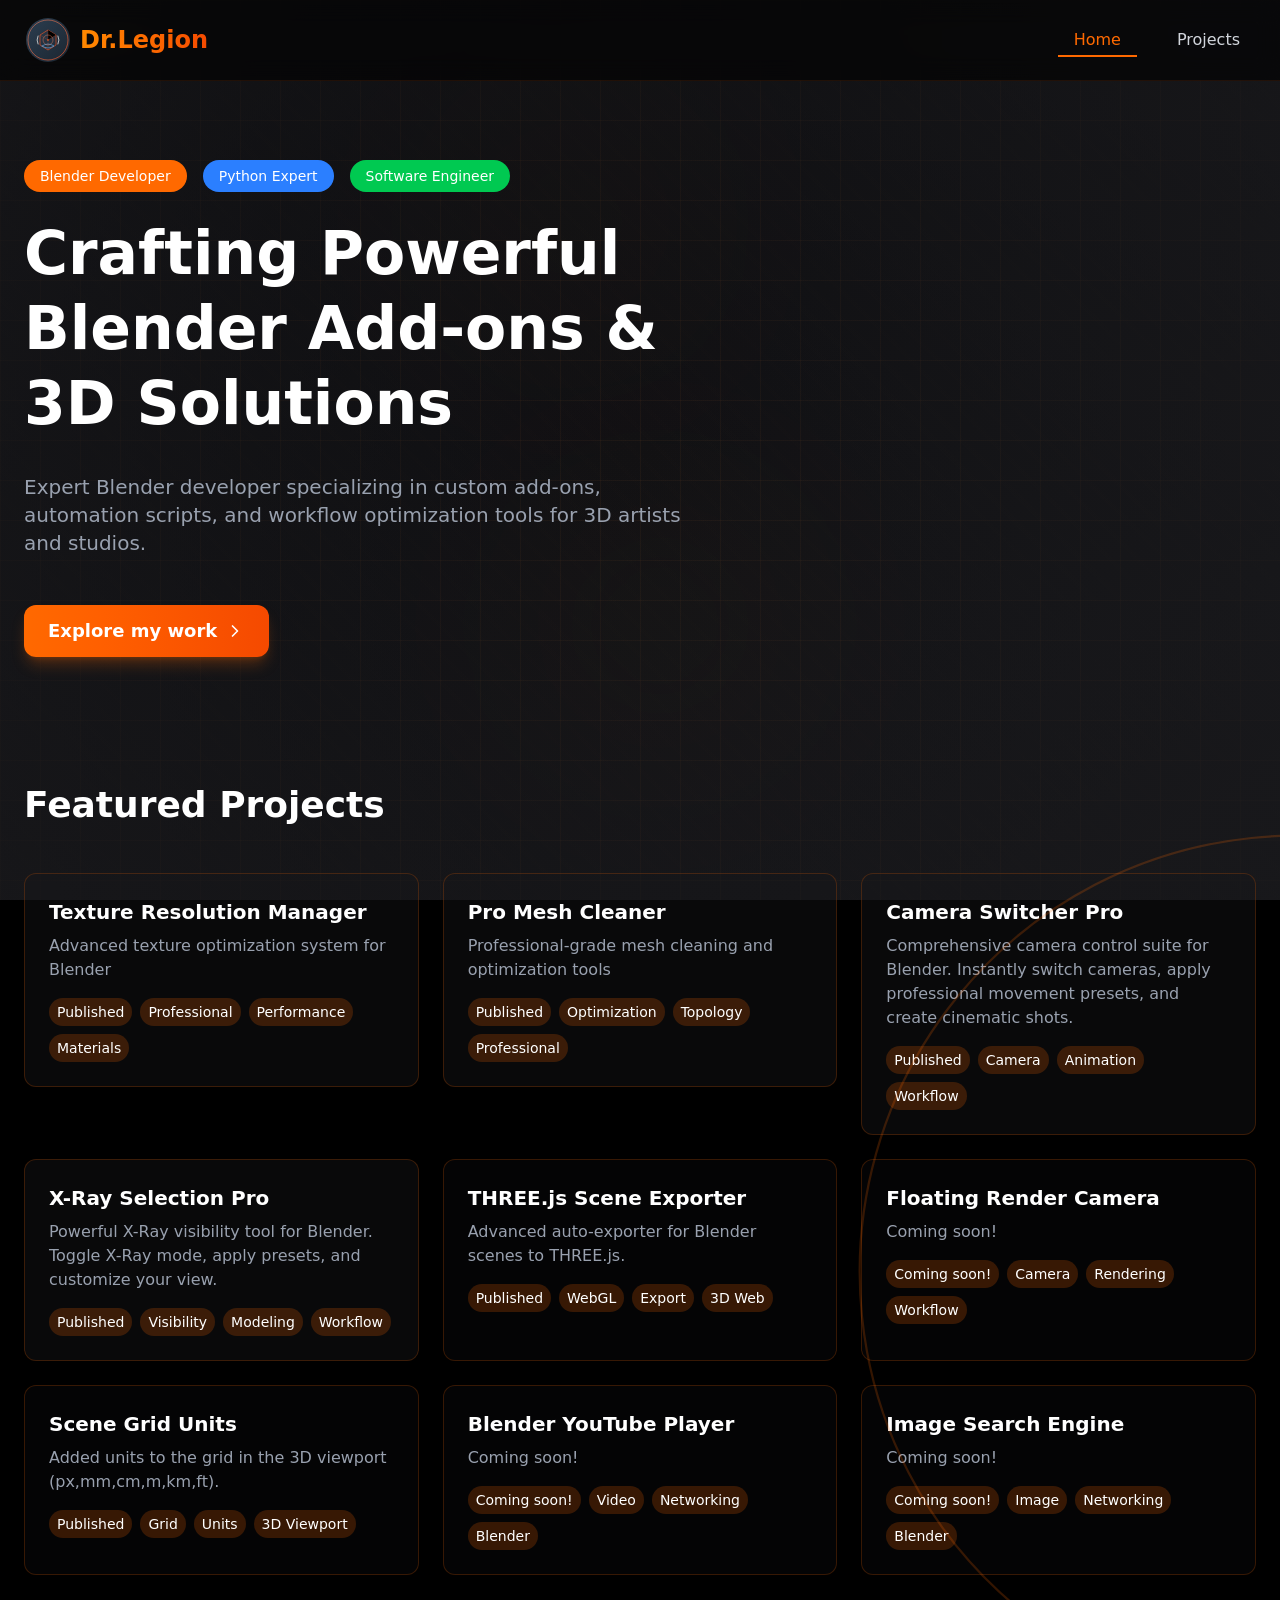
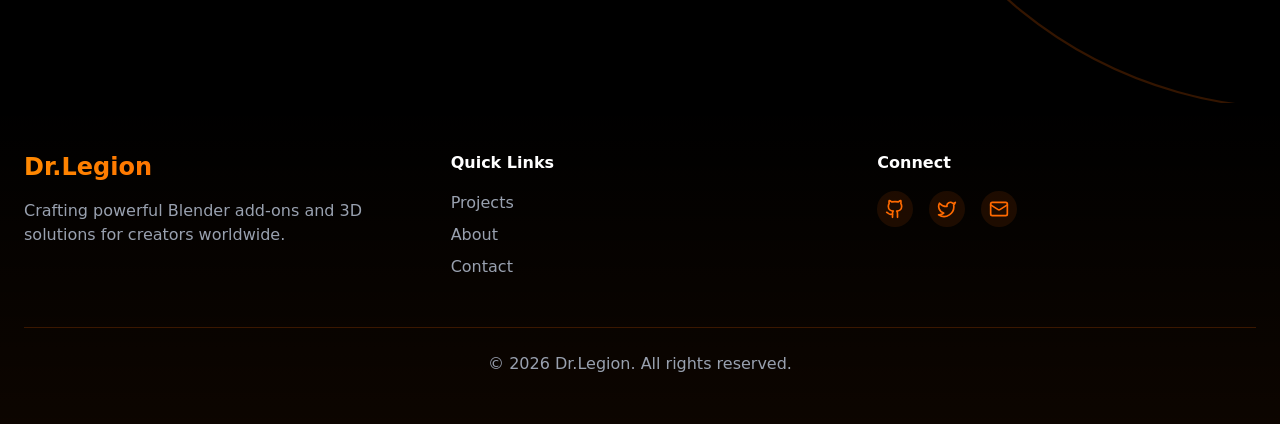
==== commit 46582d18: "Updates" ====
--- a/index.html
+++ b/index.html
@@ -5,8 +5,8 @@
     <link rel="icon" type="image/svg+xml" href="/assets/icon-DkDdQSC4.svg" />
     <meta name="viewport" content="width=device-width, initial-scale=1.0" />
     <title>Dr. Legion Blender Add-on Software Engineer</title>
-    <script type="module" crossorigin src="/assets/index-b2LcXcff.js"></script>
-    <link rel="stylesheet" crossorigin href="/assets/index-DjjJyILz.css">
+    <script type="module" crossorigin src="/assets/index-Dn2EXmKv.js"></script>
+    <link rel="stylesheet" crossorigin href="/assets/index-Bw6HX7C1.css">
   </head>
   <body>
     <div id="root"></div>
--- a/assets/index-Bw6HX7C1.css
+++ b/assets/index-Bw6HX7C1.css
@@ -0,0 +1 @@
+/*! tailwindcss v4.0.5 | MIT License | https://tailwindcss.com */@layer theme{:root,:host{--font-sans:ui-sans-serif,system-ui,sans-serif,"Apple Color Emoji","Segoe UI Emoji","Segoe UI Symbol","Noto Color Emoji";--font-mono:ui-monospace,SFMono-Regular,Menlo,Monaco,Consolas,"Liberation Mono","Courier New",monospace;--color-orange-400:oklch(.75 .183 55.934);--color-orange-500:oklch(.705 .213 47.604);--color-orange-600:oklch(.646 .222 41.116);--color-orange-950:oklch(.266 .079 36.259);--color-green-500:oklch(.723 .219 149.579);--color-blue-300:oklch(.809 .105 251.813);--color-blue-400:oklch(.707 .165 254.624);--color-blue-500:oklch(.623 .214 259.815);--color-blue-600:oklch(.546 .245 262.881);--color-blue-900:oklch(.379 .146 265.522);--color-blue-950:oklch(.282 .091 267.935);--color-purple-400:oklch(.714 .203 305.504);--color-purple-500:oklch(.627 .265 303.9);--color-purple-600:oklch(.558 .288 302.321);--color-purple-900:oklch(.381 .176 304.987);--color-purple-950:oklch(.291 .149 302.717);--color-slate-800:oklch(.279 .041 260.031);--color-slate-900:oklch(.208 .042 265.755);--color-gray-300:oklch(.872 .01 258.338);--color-gray-400:oklch(.707 .022 261.325);--color-gray-500:oklch(.551 .027 264.364);--color-zinc-800:oklch(.274 .006 286.033);--color-zinc-900:oklch(.21 .006 285.885);--color-zinc-950:oklch(.141 .005 285.823);--color-black:#000;--color-white:#fff;--spacing:.25rem;--container-md:28rem;--container-lg:32rem;--container-xl:36rem;--container-2xl:42rem;--container-3xl:48rem;--container-4xl:56rem;--text-xs:.75rem;--text-xs--line-height:calc(1/.75);--text-sm:.875rem;--text-sm--line-height:calc(1.25/.875);--text-base:1rem;--text-base--line-height: 1.5 ;--text-lg:1.125rem;--text-lg--line-height:calc(1.75/1.125);--text-xl:1.25rem;--text-xl--line-height:calc(1.75/1.25);--text-2xl:1.5rem;--text-2xl--line-height:calc(2/1.5);--text-3xl:1.875rem;--text-3xl--line-height: 1.2 ;--text-4xl:2.25rem;--text-4xl--line-height:calc(2.5/2.25);--text-5xl:3rem;--text-5xl--line-height:1;--text-6xl:3.75rem;--text-6xl--line-height:1;--font-weight-medium:500;--font-weight-semibold:600;--font-weight-bold:700;--leading-tight:1.25;--leading-relaxed:1.625;--radius-md:.375rem;--radius-lg:.5rem;--radius-xl:.75rem;--radius-2xl:1rem;--radius-3xl:1.5rem;--ease-in:cubic-bezier(.4,0,1,1);--ease-out:cubic-bezier(0,0,.2,1);--ease-in-out:cubic-bezier(.4,0,.2,1);--blur-md:12px;--blur-3xl:64px;--default-transition-duration:.15s;--default-transition-timing-function:cubic-bezier(.4,0,.2,1);--default-font-family:var(--font-sans);--default-font-feature-settings:var(--font-sans--font-feature-settings);--default-font-variation-settings:var(--font-sans--font-variation-settings);--default-mono-font-family:var(--font-mono);--default-mono-font-feature-settings:var(--font-mono--font-feature-settings);--default-mono-font-variation-settings:var(--font-mono--font-variation-settings)}}@layer base{*,:after,:before,::backdrop{box-sizing:border-box;border:0 solid;margin:0;padding:0}::file-selector-button{box-sizing:border-box;border:0 solid;margin:0;padding:0}html,:host{-webkit-text-size-adjust:100%;-moz-tab-size:4;tab-size:4;line-height:1.5;font-family:var(--default-font-family,ui-sans-serif,system-ui,sans-serif,"Apple Color Emoji","Segoe UI Emoji","Segoe UI Symbol","Noto Color Emoji");font-feature-settings:var(--default-font-feature-settings,normal);font-variation-settings:var(--default-font-variation-settings,normal);-webkit-tap-highlight-color:transparent}body{line-height:inherit}hr{height:0;color:inherit;border-top-width:1px}abbr:where([title]){-webkit-text-decoration:underline dotted;text-decoration:underline dotted}h1,h2,h3,h4,h5,h6{font-size:inherit;font-weight:inherit}a{color:inherit;-webkit-text-decoration:inherit;text-decoration:inherit}b,strong{font-weight:bolder}code,kbd,samp,pre{font-family:var(--default-mono-font-family,ui-monospace,SFMono-Regular,Menlo,Monaco,Consolas,"Liberation Mono","Courier New",monospace);font-feature-settings:var(--default-mono-font-feature-settings,normal);font-variation-settings:var(--default-mono-font-variation-settings,normal);font-size:1em}small{font-size:80%}sub,sup{vertical-align:baseline;font-size:75%;line-height:0;position:relative}sub{bottom:-.25em}sup{top:-.5em}table{text-indent:0;border-color:inherit;border-collapse:collapse}:-moz-focusring{outline:auto}progress{vertical-align:baseline}summary{display:list-item}ol,ul,menu{list-style:none}img,svg,video,canvas,audio,iframe,embed,object{vertical-align:middle;display:block}img,video{max-width:100%;height:auto}button,input,select,optgroup,textarea{font:inherit;font-feature-settings:inherit;font-variation-settings:inherit;letter-spacing:inherit;color:inherit;opacity:1;background-color:#0000;border-radius:0}::file-selector-button{font:inherit;font-feature-settings:inherit;font-variation-settings:inherit;letter-spacing:inherit;color:inherit;opacity:1;background-color:#0000;border-radius:0}:where(select:is([multiple],[size])) optgroup{font-weight:bolder}:where(select:is([multiple],[size])) optgroup option{padding-inline-start:20px}::file-selector-button{margin-inline-end:4px}::placeholder{opacity:1;color:color-mix(in oklab,currentColor 50%,transparent)}textarea{resize:vertical}::-webkit-search-decoration{-webkit-appearance:none}::-webkit-date-and-time-value{min-height:1lh;text-align:inherit}::-webkit-datetime-edit{display:inline-flex}::-webkit-datetime-edit-fields-wrapper{padding:0}::-webkit-datetime-edit{padding-block:0}::-webkit-datetime-edit-year-field{padding-block:0}::-webkit-datetime-edit-month-field{padding-block:0}::-webkit-datetime-edit-day-field{padding-block:0}::-webkit-datetime-edit-hour-field{padding-block:0}::-webkit-datetime-edit-minute-field{padding-block:0}::-webkit-datetime-edit-second-field{padding-block:0}::-webkit-datetime-edit-millisecond-field{padding-block:0}::-webkit-datetime-edit-meridiem-field{padding-block:0}:-moz-ui-invalid{box-shadow:none}button,input:where([type=button],[type=reset],[type=submit]){-webkit-appearance:button;-moz-appearance:button;appearance:button}::file-selector-button{-webkit-appearance:button;-moz-appearance:button;appearance:button}::-webkit-inner-spin-button{height:auto}::-webkit-outer-spin-button{height:auto}[hidden]:where(:not([hidden=until-found])){display:none!important}}@layer components;@layer utilities{.visible{visibility:visible}.absolute{position:absolute}.fixed{position:fixed}.relative{position:relative}.static{position:static}.-inset-\[100\%\]{top:-100%;right:-100%;bottom:-100%;left:-100%}.inset-0{inset:calc(var(--spacing)*0)}.top-0{top:calc(var(--spacing)*0)}.right-0{right:calc(var(--spacing)*0)}.right-1\/4{right:25%}.bottom-0{bottom:calc(var(--spacing)*0)}.left-0{left:calc(var(--spacing)*0)}.left-1\/4{left:25%}.-z-10{z-index:-10}.z-3{z-index:3}.z-10{z-index:10}.z-20{z-index:20}.z-50{z-index:50}.container{width:100%}@media (width>=40rem){.container{max-width:40rem}}@media (width>=48rem){.container{max-width:48rem}}@media (width>=64rem){.container{max-width:64rem}}@media (width>=80rem){.container{max-width:80rem}}@media (width>=96rem){.container{max-width:96rem}}.mx-auto{margin-inline:auto}.my-4{margin-block:calc(var(--spacing)*4)}.mt-0\.5{margin-top:calc(var(--spacing)*.5)}.mt-1{margin-top:calc(var(--spacing)*1)}.mt-4{margin-top:calc(var(--spacing)*4)}.mt-6{margin-top:calc(var(--spacing)*6)}.mt-8{margin-top:calc(var(--spacing)*8)}.mt-12{margin-top:calc(var(--spacing)*12)}.mt-auto{margin-top:auto}.mb-2{margin-bottom:calc(var(--spacing)*2)}.mb-3{margin-bottom:calc(var(--spacing)*3)}.mb-4{margin-bottom:calc(var(--spacing)*4)}.mb-6{margin-bottom:calc(var(--spacing)*6)}.mb-8{margin-bottom:calc(var(--spacing)*8)}.mb-12{margin-bottom:calc(var(--spacing)*12)}.mb-16{margin-bottom:calc(var(--spacing)*16)}.ml-4{margin-left:calc(var(--spacing)*4)}.block{display:block}.contents{display:contents}.flex{display:flex}.grid{display:grid}.hidden{display:none}.inline-block{display:inline-block}.table{display:table}.h-0\.5{height:calc(var(--spacing)*.5)}.h-4{height:calc(var(--spacing)*4)}.h-5{height:calc(var(--spacing)*5)}.h-6{height:calc(var(--spacing)*6)}.h-8{height:calc(var(--spacing)*8)}.h-12{height:calc(var(--spacing)*12)}.h-64{height:calc(var(--spacing)*64)}.h-\[80\]{height:80px}.h-\[400px\]{height:400px}.h-\[500px\]{height:500px}.h-\[600px\]{height:600px}.h-auto{height:auto}.h-fit{height:fit-content}.h-full{height:100%}.min-h-screen{min-height:100vh}.w-4{width:calc(var(--spacing)*4)}.w-5{width:calc(var(--spacing)*5)}.w-6{width:calc(var(--spacing)*6)}.w-8{width:calc(var(--spacing)*8)}.w-12{width:calc(var(--spacing)*12)}.w-\[400px\]{width:400px}.w-\[500px\]{width:500px}.w-\[600px\]{width:600px}.w-fit{width:fit-content}.w-full{width:100%}.max-w-2xl{max-width:var(--container-2xl)}.max-w-3xl{max-width:var(--container-3xl)}.max-w-4xl{max-width:var(--container-4xl)}.max-w-lg{max-width:var(--container-lg)}.max-w-md{max-width:var(--container-md)}.max-w-xl{max-width:var(--container-xl)}.flex-1{flex:1}.flex-shrink-0{flex-shrink:0}.shrink{flex-shrink:1}.flex-grow{flex-grow:1}.scale-3d{scale:var(--tw-scale-x)var(--tw-scale-y)var(--tw-scale-z)}.\!transform{transform:var(--tw-rotate-x)var(--tw-rotate-y)var(--tw-rotate-z)var(--tw-skew-x)var(--tw-skew-y)!important}.transform{transform:var(--tw-rotate-x)var(--tw-rotate-y)var(--tw-rotate-z)var(--tw-skew-x)var(--tw-skew-y)}.cursor-pointer{cursor:pointer}.resize{resize:both}.list-inside{list-style-position:inside}.list-decimal{list-style-type:decimal}.list-disc{list-style-type:disc}.columns-2{columns:2}.columns-3{columns:3}.columns-4{columns:4}.grid-cols-1{grid-template-columns:repeat(1,minmax(0,1fr))}.grid-cols-2{grid-template-columns:repeat(2,minmax(0,1fr))}.flex-col{flex-direction:column}.flex-wrap{flex-wrap:wrap}.items-center{align-items:center}.items-start{align-items:flex-start}.justify-between{justify-content:space-between}.justify-center{justify-content:center}.gap-1{gap:calc(var(--spacing)*1)}.gap-2{gap:calc(var(--spacing)*2)}.gap-3{gap:calc(var(--spacing)*3)}.gap-4{gap:calc(var(--spacing)*4)}.gap-6{gap:calc(var(--spacing)*6)}.gap-8{gap:calc(var(--spacing)*8)}.gap-12{gap:calc(var(--spacing)*12)}:where(.space-y-2>:not(:last-child)){--tw-space-y-reverse:0;margin-block-start:calc(calc(var(--spacing)*2)*var(--tw-space-y-reverse));margin-block-end:calc(calc(var(--spacing)*2)*calc(1 - var(--tw-space-y-reverse)))}:where(.space-y-3>:not(:last-child)){--tw-space-y-reverse:0;margin-block-start:calc(calc(var(--spacing)*3)*var(--tw-space-y-reverse));margin-block-end:calc(calc(var(--spacing)*3)*calc(1 - var(--tw-space-y-reverse)))}:where(.space-y-4>:not(:last-child)){--tw-space-y-reverse:0;margin-block-start:calc(calc(var(--spacing)*4)*var(--tw-space-y-reverse));margin-block-end:calc(calc(var(--spacing)*4)*calc(1 - var(--tw-space-y-reverse)))}:where(.space-y-6>:not(:last-child)){--tw-space-y-reverse:0;margin-block-start:calc(calc(var(--spacing)*6)*var(--tw-space-y-reverse));margin-block-end:calc(calc(var(--spacing)*6)*calc(1 - var(--tw-space-y-reverse)))}:where(.space-y-12>:not(:last-child)){--tw-space-y-reverse:0;margin-block-start:calc(calc(var(--spacing)*12)*var(--tw-space-y-reverse));margin-block-end:calc(calc(var(--spacing)*12)*calc(1 - var(--tw-space-y-reverse)))}:where(.space-x-3>:not(:last-child)){--tw-space-x-reverse:0;margin-inline-start:calc(calc(var(--spacing)*3)*var(--tw-space-x-reverse));margin-inline-end:calc(calc(var(--spacing)*3)*calc(1 - var(--tw-space-x-reverse)))}.overflow-hidden{overflow:hidden}.rounded{border-radius:.25rem}.rounded-2xl{border-radius:var(--radius-2xl)}.rounded-3xl{border-radius:var(--radius-3xl)}.rounded-full{border-radius:3.40282e38px}.rounded-lg{border-radius:var(--radius-lg)}.rounded-md{border-radius:var(--radius-md)}.rounded-xl{border-radius:var(--radius-xl)}.border{border-style:var(--tw-border-style);border-width:1px}.border-2,.border-\[2px\]{border-style:var(--tw-border-style);border-width:2px}.border-b{border-bottom-style:var(--tw-border-style);border-bottom-width:1px}.border-\[\#F47A20\]{border-color:#f47a20}.border-blue-500\/20{border-color:color-mix(in oklab,var(--color-blue-500)20%,transparent)}.border-orange-500\/10{border-color:color-mix(in oklab,var(--color-orange-500)10%,transparent)}.border-orange-500\/20{border-color:color-mix(in oklab,var(--color-orange-500)20%,transparent)}.border-purple-500\/20{border-color:color-mix(in oklab,var(--color-purple-500)20%,transparent)}.bg-\[\#262626\]{background-color:#262626}.bg-black{background-color:var(--color-black)}.bg-black\/60{background-color:color-mix(in oklab,var(--color-black)60%,transparent)}.bg-blue-500{background-color:var(--color-blue-500)}.bg-blue-500\/20{background-color:color-mix(in oklab,var(--color-blue-500)20%,transparent)}.bg-green-500{background-color:var(--color-green-500)}.bg-orange-500{background-color:var(--color-orange-500)}.bg-orange-500\/10{background-color:color-mix(in oklab,var(--color-orange-500)10%,transparent)}.bg-orange-500\/20{background-color:color-mix(in oklab,var(--color-orange-500)20%,transparent)}.bg-purple-500\/20{background-color:color-mix(in oklab,var(--color-purple-500)20%,transparent)}.bg-slate-900\/50{background-color:color-mix(in oklab,var(--color-slate-900)50%,transparent)}.bg-zinc-800{background-color:var(--color-zinc-800)}.bg-zinc-900\/20{background-color:color-mix(in oklab,var(--color-zinc-900)20%,transparent)}.bg-zinc-900\/40{background-color:color-mix(in oklab,var(--color-zinc-900)40%,transparent)}.bg-zinc-900\/50{background-color:color-mix(in oklab,var(--color-zinc-900)50%,transparent)}.bg-zinc-900\/60{background-color:color-mix(in oklab,var(--color-zinc-900)60%,transparent)}.bg-gradient-to-br{--tw-gradient-position:to bottom right in oklab;background-image:linear-gradient(var(--tw-gradient-stops))}.bg-gradient-to-r{--tw-gradient-position:to right in oklab;background-image:linear-gradient(var(--tw-gradient-stops))}.bg-gradient-to-t{--tw-gradient-position:to top in oklab;background-image:linear-gradient(var(--tw-gradient-stops))}.bg-\[linear-gradient\(to_right\,rgb\(251_146_60_\/_0\.05\)_1px\,transparent_1px\)\,linear-gradient\(to_bottom\,rgb\(251_146_60_\/_0\.05\)_1px\,transparent_1px\)\]{background-image:linear-gradient(90deg,#fb923c0d 1px,#0000 1px),linear-gradient(#fb923c0d 1px,#0000 1px)}.bg-\[radial-gradient\(circle_500px_at_50\%_-30\%\,\#fb923c1a\,transparent\)\]{background-image:radial-gradient(500px at 50% -30%,#fb923c1a,#0000)}.bg-\[radial-gradient\(circle_700px_at_50\%_-30\%\,\#3b82f61a\,transparent\)\]{background-image:radial-gradient(700px at 50% -30%,#3b82f61a,#0000)}.bg-\[radial-gradient\(circle_700px_at_50\%_-30\%\,\#a855f71a\,transparent\)\]{background-image:radial-gradient(700px at 50% -30%,#a855f71a,#0000)}.bg-\[radial-gradient\(circle_700px_at_50\%_-30\%\,\#fb923c1a\,transparent\)\]{background-image:radial-gradient(700px at 50% -30%,#fb923c1a,#0000)}.bg-\[radial-gradient\(circle_at_center\,transparent_0\%\,rgb\(24_24_27\/0\.8\)_100\%\)\]{background-image:radial-gradient(circle,#0000,#18181bcc)}.from-blue-400{--tw-gradient-from:var(--color-blue-400);--tw-gradient-stops:var(--tw-gradient-via-stops,var(--tw-gradient-position),var(--tw-gradient-from)var(--tw-gradient-from-position),var(--tw-gradient-to)var(--tw-gradient-to-position))}.from-blue-500{--tw-gradient-from:var(--color-blue-500);--tw-gradient-stops:var(--tw-gradient-via-stops,var(--tw-gradient-position),var(--tw-gradient-from)var(--tw-gradient-from-position),var(--tw-gradient-to)var(--tw-gradient-to-position))}.from-blue-900{--tw-gradient-from:var(--color-blue-900);--tw-gradient-stops:var(--tw-gradient-via-stops,var(--tw-gradient-position),var(--tw-gradient-from)var(--tw-gradient-from-position),var(--tw-gradient-to)var(--tw-gradient-to-position))}.from-blue-950{--tw-gradient-from:var(--color-blue-950);--tw-gradient-stops:var(--tw-gradient-via-stops,var(--tw-gradient-position),var(--tw-gradient-from)var(--tw-gradient-from-position),var(--tw-gradient-to)var(--tw-gradient-to-position))}.from-orange-400{--tw-gradient-from:var(--color-orange-400);--tw-gradient-stops:var(--tw-gradient-via-stops,var(--tw-gradient-position),var(--tw-gradient-from)var(--tw-gradient-from-position),var(--tw-gradient-to)var(--tw-gradient-to-position))}.from-orange-500{--tw-gradient-from:var(--color-orange-500);--tw-gradient-stops:var(--tw-gradient-via-stops,var(--tw-gradient-position),var(--tw-gradient-from)var(--tw-gradient-from-position),var(--tw-gradient-to)var(--tw-gradient-to-position))}.from-orange-500\/5{--tw-gradient-from:color-mix(in oklab,var(--color-orange-500)5%,transparent);--tw-gradient-stops:var(--tw-gradient-via-stops,var(--tw-gradient-position),var(--tw-gradient-from)var(--tw-gradient-from-position),var(--tw-gradient-to)var(--tw-gradient-to-position))}.from-orange-950{--tw-gradient-from:var(--color-orange-950);--tw-gradient-stops:var(--tw-gradient-via-stops,var(--tw-gradient-position),var(--tw-gradient-from)var(--tw-gradient-from-position),var(--tw-gradient-to)var(--tw-gradient-to-position))}.from-purple-400{--tw-gradient-from:var(--color-purple-400);--tw-gradient-stops:var(--tw-gradient-via-stops,var(--tw-gradient-position),var(--tw-gradient-from)var(--tw-gradient-from-position),var(--tw-gradient-to)var(--tw-gradient-to-position))}.from-purple-500{--tw-gradient-from:var(--color-purple-500);--tw-gradient-stops:var(--tw-gradient-via-stops,var(--tw-gradient-position),var(--tw-gradient-from)var(--tw-gradient-from-position),var(--tw-gradient-to)var(--tw-gradient-to-position))}.from-purple-900{--tw-gradient-from:var(--color-purple-900);--tw-gradient-stops:var(--tw-gradient-via-stops,var(--tw-gradient-position),var(--tw-gradient-from)var(--tw-gradient-from-position),var(--tw-gradient-to)var(--tw-gradient-to-position))}.from-purple-950{--tw-gradient-from:var(--color-purple-950);--tw-gradient-stops:var(--tw-gradient-via-stops,var(--tw-gradient-position),var(--tw-gradient-from)var(--tw-gradient-from-position),var(--tw-gradient-to)var(--tw-gradient-to-position))}.from-slate-900{--tw-gradient-from:var(--color-slate-900);--tw-gradient-stops:var(--tw-gradient-via-stops,var(--tw-gradient-position),var(--tw-gradient-from)var(--tw-gradient-from-position),var(--tw-gradient-to)var(--tw-gradient-to-position))}.from-zinc-900{--tw-gradient-from:var(--color-zinc-900);--tw-gradient-stops:var(--tw-gradient-via-stops,var(--tw-gradient-position),var(--tw-gradient-from)var(--tw-gradient-from-position),var(--tw-gradient-to)var(--tw-gradient-to-position))}.from-zinc-950{--tw-gradient-from:var(--color-zinc-950);--tw-gradient-stops:var(--tw-gradient-via-stops,var(--tw-gradient-position),var(--tw-gradient-from)var(--tw-gradient-from-position),var(--tw-gradient-to)var(--tw-gradient-to-position))}.to-blue-600{--tw-gradient-to:var(--color-blue-600);--tw-gradient-stops:var(--tw-gradient-via-stops,var(--tw-gradient-position),var(--tw-gradient-from)var(--tw-gradient-from-position),var(--tw-gradient-to)var(--tw-gradient-to-position))}.to-orange-600{--tw-gradient-to:var(--color-orange-600);--tw-gradient-stops:var(--tw-gradient-via-stops,var(--tw-gradient-position),var(--tw-gradient-from)var(--tw-gradient-from-position),var(--tw-gradient-to)var(--tw-gradient-to-position))}.to-purple-600{--tw-gradient-to:var(--color-purple-600);--tw-gradient-stops:var(--tw-gradient-via-stops,var(--tw-gradient-position),var(--tw-gradient-from)var(--tw-gradient-from-position),var(--tw-gradient-to)var(--tw-gradient-to-position))}.to-slate-800{--tw-gradient-to:var(--color-slate-800);--tw-gradient-stops:var(--tw-gradient-via-stops,var(--tw-gradient-position),var(--tw-gradient-from)var(--tw-gradient-from-position),var(--tw-gradient-to)var(--tw-gradient-to-position))}.to-slate-900{--tw-gradient-to:var(--color-slate-900);--tw-gradient-stops:var(--tw-gradient-via-stops,var(--tw-gradient-position),var(--tw-gradient-from)var(--tw-gradient-from-position),var(--tw-gradient-to)var(--tw-gradient-to-position))}.to-transparent{--tw-gradient-to:transparent;--tw-gradient-stops:var(--tw-gradient-via-stops,var(--tw-gradient-position),var(--tw-gradient-from)var(--tw-gradient-from-position),var(--tw-gradient-to)var(--tw-gradient-to-position))}.to-zinc-800{--tw-gradient-to:var(--color-zinc-800);--tw-gradient-stops:var(--tw-gradient-via-stops,var(--tw-gradient-position),var(--tw-gradient-from)var(--tw-gradient-from-position),var(--tw-gradient-to)var(--tw-gradient-to-position))}.to-zinc-900{--tw-gradient-to:var(--color-zinc-900);--tw-gradient-stops:var(--tw-gradient-via-stops,var(--tw-gradient-position),var(--tw-gradient-from)var(--tw-gradient-from-position),var(--tw-gradient-to)var(--tw-gradient-to-position))}.bg-\[size\:40px_40px\]{background-size:40px 40px}.bg-clip-text{-webkit-background-clip:text;background-clip:text}.object-contain{object-fit:contain}.p-2{padding:calc(var(--spacing)*2)}.p-4{padding:calc(var(--spacing)*4)}.p-6{padding:calc(var(--spacing)*6)}.p-8{padding:calc(var(--spacing)*8)}.p-12{padding:calc(var(--spacing)*12)}.p-16{padding:calc(var(--spacing)*16)}.px-2{padding-inline:calc(var(--spacing)*2)}.px-3{padding-inline:calc(var(--spacing)*3)}.px-4{padding-inline:calc(var(--spacing)*4)}.px-5{padding-inline:calc(var(--spacing)*5)}.px-6{padding-inline:calc(var(--spacing)*6)}.px-8{padding-inline:calc(var(--spacing)*8)}.py-1{padding-block:calc(var(--spacing)*1)}.py-2{padding-block:calc(var(--spacing)*2)}.py-2\.5{padding-block:calc(var(--spacing)*2.5)}.py-3{padding-block:calc(var(--spacing)*3)}.py-4{padding-block:calc(var(--spacing)*4)}.py-12{padding-block:calc(var(--spacing)*12)}.py-16{padding-block:calc(var(--spacing)*16)}.py-24{padding-block:calc(var(--spacing)*24)}.pt-10{padding-top:calc(var(--spacing)*10)}.pt-16{padding-top:calc(var(--spacing)*16)}.pb-12{padding-bottom:calc(var(--spacing)*12)}.text-center{text-align:center}.text-left{text-align:left}.text-2xl{font-size:var(--text-2xl);line-height:var(--tw-leading,var(--text-2xl--line-height))}.text-3xl{font-size:var(--text-3xl);line-height:var(--tw-leading,var(--text-3xl--line-height))}.text-4xl{font-size:var(--text-4xl);line-height:var(--tw-leading,var(--text-4xl--line-height))}.text-5xl{font-size:var(--text-5xl);line-height:var(--tw-leading,var(--text-5xl--line-height))}.text-6xl{font-size:var(--text-6xl);line-height:var(--tw-leading,var(--text-6xl--line-height))}.text-base{font-size:var(--text-base);line-height:var(--tw-leading,var(--text-base--line-height))}.text-lg{font-size:var(--text-lg);line-height:var(--tw-leading,var(--text-lg--line-height))}.text-sm{font-size:var(--text-sm);line-height:var(--tw-leading,var(--text-sm--line-height))}.text-xl{font-size:var(--text-xl);line-height:var(--tw-leading,var(--text-xl--line-height))}.text-xs{font-size:var(--text-xs);line-height:var(--tw-leading,var(--text-xs--line-height))}.leading-relaxed{--tw-leading:var(--leading-relaxed);line-height:var(--leading-relaxed)}.leading-tight{--tw-leading:var(--leading-tight);line-height:var(--leading-tight)}.font-bold{--tw-font-weight:var(--font-weight-bold);font-weight:var(--font-weight-bold)}.font-medium{--tw-font-weight:var(--font-weight-medium);font-weight:var(--font-weight-medium)}.font-semibold{--tw-font-weight:var(--font-weight-semibold);font-weight:var(--font-weight-semibold)}.text-\[\#F47A20\]{color:#f47a20}.text-blue-300{color:var(--color-blue-300)}.text-blue-400{color:var(--color-blue-400)}.text-blue-500{color:var(--color-blue-500)}.text-gray-300{color:var(--color-gray-300)}.text-gray-400{color:var(--color-gray-400)}.text-gray-500{color:var(--color-gray-500)}.text-orange-400{color:var(--color-orange-400)}.text-orange-500{color:var(--color-orange-500)}.text-purple-400{color:var(--color-purple-400)}.text-purple-500{color:var(--color-purple-500)}.text-transparent{color:#0000}.text-white{color:var(--color-white)}.lowercase{text-transform:lowercase}.uppercase{text-transform:uppercase}.italic{font-style:italic}.line-through{text-decoration-line:line-through}.underline{text-decoration-line:underline}.opacity-20{opacity:.2}.opacity-60{opacity:.6}.opacity-\[0\.02\]{opacity:.02}.shadow{--tw-shadow:0 1px 3px 0 var(--tw-shadow-color,#0000001a),0 1px 2px -1px var(--tw-shadow-color,#0000001a);box-shadow:var(--tw-inset-shadow),var(--tw-inset-ring-shadow),var(--tw-ring-offset-shadow),var(--tw-ring-shadow),var(--tw-shadow)}.shadow-lg{--tw-shadow:0 10px 15px -3px var(--tw-shadow-color,#0000001a),0 4px 6px -4px var(--tw-shadow-color,#0000001a);box-shadow:var(--tw-inset-shadow),var(--tw-inset-ring-shadow),var(--tw-ring-offset-shadow),var(--tw-ring-shadow),var(--tw-shadow)}.shadow-md{--tw-shadow:0 4px 6px -1px var(--tw-shadow-color,#0000001a),0 2px 4px -2px var(--tw-shadow-color,#0000001a);box-shadow:var(--tw-inset-shadow),var(--tw-inset-ring-shadow),var(--tw-ring-offset-shadow),var(--tw-ring-shadow),var(--tw-shadow)}.shadow-blue-500\/25{--tw-shadow-color:color-mix(in oklab,var(--color-blue-500)25%,transparent)}.shadow-orange-500\/25{--tw-shadow-color:color-mix(in oklab,var(--color-orange-500)25%,transparent)}.shadow-purple-500\/25{--tw-shadow-color:color-mix(in oklab,var(--color-purple-500)25%,transparent)}.outline{outline-style:var(--tw-outline-style);outline-width:1px}.blur{--tw-blur:blur(8px);filter:var(--tw-blur,)var(--tw-brightness,)var(--tw-contrast,)var(--tw-grayscale,)var(--tw-hue-rotate,)var(--tw-invert,)var(--tw-saturate,)var(--tw-sepia,)var(--tw-drop-shadow,)}.blur-3xl{--tw-blur:blur(var(--blur-3xl));filter:var(--tw-blur,)var(--tw-brightness,)var(--tw-contrast,)var(--tw-grayscale,)var(--tw-hue-rotate,)var(--tw-invert,)var(--tw-saturate,)var(--tw-sepia,)var(--tw-drop-shadow,)}.drop-shadow{--tw-drop-shadow:drop-shadow(0 1px 2px #0000001a)drop-shadow(0 1px 1px #0000000f);filter:var(--tw-blur,)var(--tw-brightness,)var(--tw-contrast,)var(--tw-grayscale,)var(--tw-hue-rotate,)var(--tw-invert,)var(--tw-saturate,)var(--tw-sepia,)var(--tw-drop-shadow,)}.invert{--tw-invert:invert(100%);filter:var(--tw-blur,)var(--tw-brightness,)var(--tw-contrast,)var(--tw-grayscale,)var(--tw-hue-rotate,)var(--tw-invert,)var(--tw-saturate,)var(--tw-sepia,)var(--tw-drop-shadow,)}.filter{filter:var(--tw-blur,)var(--tw-brightness,)var(--tw-contrast,)var(--tw-grayscale,)var(--tw-hue-rotate,)var(--tw-invert,)var(--tw-saturate,)var(--tw-sepia,)var(--tw-drop-shadow,)}.backdrop-blur-md{--tw-backdrop-blur:blur(var(--blur-md));-webkit-backdrop-filter:var(--tw-backdrop-blur,)var(--tw-backdrop-brightness,)var(--tw-backdrop-contrast,)var(--tw-backdrop-grayscale,)var(--tw-backdrop-hue-rotate,)var(--tw-backdrop-invert,)var(--tw-backdrop-opacity,)var(--tw-backdrop-saturate,)var(--tw-backdrop-sepia,);backdrop-filter:var(--tw-backdrop-blur,)var(--tw-backdrop-brightness,)var(--tw-backdrop-contrast,)var(--tw-backdrop-grayscale,)var(--tw-backdrop-hue-rotate,)var(--tw-backdrop-invert,)var(--tw-backdrop-opacity,)var(--tw-backdrop-saturate,)var(--tw-backdrop-sepia,)}.transition{transition-property:color,background-color,border-color,outline-color,text-decoration-color,fill,stroke,--tw-gradient-from,--tw-gradient-via,--tw-gradient-to,opacity,box-shadow,transform,translate,scale,rotate,filter,-webkit-backdrop-filter,backdrop-filter;transition-timing-function:var(--tw-ease,var(--default-transition-timing-function));transition-duration:var(--tw-duration,var(--default-transition-duration))}.transition-colors{transition-property:color,background-color,border-color,outline-color,text-decoration-color,fill,stroke,--tw-gradient-from,--tw-gradient-via,--tw-gradient-to;transition-timing-function:var(--tw-ease,var(--default-transition-timing-function));transition-duration:var(--tw-duration,var(--default-transition-duration))}.ease-in{--tw-ease:var(--ease-in);transition-timing-function:var(--ease-in)}.ease-in-out{--tw-ease:var(--ease-in-out);transition-timing-function:var(--ease-in-out)}.ease-out{--tw-ease:var(--ease-out);transition-timing-function:var(--ease-out)}@media (hover:hover){.hover\:border-blue-500\/40:hover{border-color:color-mix(in oklab,var(--color-blue-500)40%,transparent)}.hover\:border-orange-500\/50:hover{border-color:color-mix(in oklab,var(--color-orange-500)50%,transparent)}.hover\:border-purple-500\/40:hover{border-color:color-mix(in oklab,var(--color-purple-500)40%,transparent)}.hover\:bg-orange-500\/10:hover{background-color:color-mix(in oklab,var(--color-orange-500)10%,transparent)}.hover\:bg-orange-500\/20:hover{background-color:color-mix(in oklab,var(--color-orange-500)20%,transparent)}.hover\:from-orange-600:hover{--tw-gradient-from:var(--color-orange-600);--tw-gradient-stops:var(--tw-gradient-via-stops,var(--tw-gradient-position),var(--tw-gradient-from)var(--tw-gradient-from-position),var(--tw-gradient-to)var(--tw-gradient-to-position))}.hover\:to-orange-500:hover{--tw-gradient-to:var(--color-orange-500);--tw-gradient-stops:var(--tw-gradient-via-stops,var(--tw-gradient-position),var(--tw-gradient-from)var(--tw-gradient-from-position),var(--tw-gradient-to)var(--tw-gradient-to-position))}.hover\:text-orange-500:hover{color:var(--color-orange-500)}}.focus\:ring-2:focus{--tw-ring-shadow:var(--tw-ring-inset,)0 0 0 calc(2px + var(--tw-ring-offset-width))var(--tw-ring-color,currentColor);box-shadow:var(--tw-inset-shadow),var(--tw-inset-ring-shadow),var(--tw-ring-offset-shadow),var(--tw-ring-shadow),var(--tw-shadow)}.focus\:ring-orange-500:focus{--tw-ring-color:var(--color-orange-500)}.focus\:outline-none:focus{--tw-outline-style:none;outline-style:none}@media (width>=40rem){.sm\:block{display:block}.sm\:grid-cols-2{grid-template-columns:repeat(2,minmax(0,1fr))}.sm\:px-6{padding-inline:calc(var(--spacing)*6)}.sm\:py-3{padding-block:calc(var(--spacing)*3)}.sm\:text-3xl{font-size:var(--text-3xl);line-height:var(--tw-leading,var(--text-3xl--line-height))}.sm\:text-4xl{font-size:var(--text-4xl);line-height:var(--tw-leading,var(--text-4xl--line-height))}.sm\:text-6xl{font-size:var(--text-6xl);line-height:var(--tw-leading,var(--text-6xl--line-height))}.sm\:text-lg{font-size:var(--text-lg);line-height:var(--tw-leading,var(--text-lg--line-height))}}@media (width>=48rem){.md\:mb-4{margin-bottom:calc(var(--spacing)*4)}.md\:mb-6{margin-bottom:calc(var(--spacing)*6)}.md\:mb-8{margin-bottom:calc(var(--spacing)*8)}.md\:mb-12{margin-bottom:calc(var(--spacing)*12)}.md\:h-\[600px\]{height:600px}.md\:w-\[600px\]{width:600px}.md\:max-w-2xl{max-width:var(--container-2xl)}.md\:grid-cols-2{grid-template-columns:repeat(2,minmax(0,1fr))}.md\:grid-cols-3{grid-template-columns:repeat(3,minmax(0,1fr))}.md\:grid-cols-4{grid-template-columns:repeat(4,minmax(0,1fr))}.md\:flex-row{flex-direction:row}.md\:items-end{align-items:flex-end}.md\:items-start{align-items:flex-start}.md\:gap-2{gap:calc(var(--spacing)*2)}.md\:gap-4{gap:calc(var(--spacing)*4)}.md\:gap-6{gap:calc(var(--spacing)*6)}.md\:p-6{padding:calc(var(--spacing)*6)}.md\:px-4{padding-inline:calc(var(--spacing)*4)}.md\:py-1\.5{padding-block:calc(var(--spacing)*1.5)}.md\:py-32{padding-block:calc(var(--spacing)*32)}.md\:pt-20{padding-top:calc(var(--spacing)*20)}.md\:text-left{text-align:left}.md\:text-right{text-align:right}.md\:text-4xl{font-size:var(--text-4xl);line-height:var(--tw-leading,var(--text-4xl--line-height))}.md\:text-5xl{font-size:var(--text-5xl);line-height:var(--tw-leading,var(--text-5xl--line-height))}.md\:text-base{font-size:var(--text-base);line-height:var(--tw-leading,var(--text-base--line-height))}.md\:text-sm{font-size:var(--text-sm);line-height:var(--tw-leading,var(--text-sm--line-height))}.md\:text-xl{font-size:var(--text-xl);line-height:var(--tw-leading,var(--text-xl--line-height))}}@media (width>=64rem){.lg\:h-\[800px\]{height:800px}.lg\:w-\[800px\]{width:800px}.lg\:grid-cols-3{grid-template-columns:repeat(3,minmax(0,1fr))}.lg\:grid-cols-4{grid-template-columns:repeat(4,minmax(0,1fr))}.lg\:text-6xl{font-size:var(--text-6xl);line-height:var(--tw-leading,var(--text-6xl--line-height))}}@media (width>=96rem){.\32xl\:grid-cols-2{grid-template-columns:repeat(2,minmax(0,1fr))}}}@property --tw-scale-x{syntax:"*";inherits:false;initial-value:1}@property --tw-scale-y{syntax:"*";inherits:false;initial-value:1}@property --tw-scale-z{syntax:"*";inherits:false;initial-value:1}@property --tw-rotate-x{syntax:"*";inherits:false;initial-value:rotateX(0)}@property --tw-rotate-y{syntax:"*";inherits:false;initial-value:rotateY(0)}@property --tw-rotate-z{syntax:"*";inherits:false;initial-value:rotateZ(0)}@property --tw-skew-x{syntax:"*";inherits:false;initial-value:skewX(0)}@property --tw-skew-y{syntax:"*";inherits:false;initial-value:skewY(0)}@property --tw-space-y-reverse{syntax:"*";inherits:false;initial-value:0}@property --tw-space-x-reverse{syntax:"*";inherits:false;initial-value:0}@property --tw-border-style{syntax:"*";inherits:false;initial-value:solid}@property --tw-gradient-position{syntax:"*";inherits:false}@property --tw-gradient-from{syntax:"<color>";inherits:false;initial-value:#0000}@property --tw-gradient-via{syntax:"<color>";inherits:false;initial-value:#0000}@property --tw-gradient-to{syntax:"<color>";inherits:false;initial-value:#0000}@property --tw-gradient-stops{syntax:"*";inherits:false}@property --tw-gradient-via-stops{syntax:"*";inherits:false}@property --tw-gradient-from-position{syntax:"<length-percentage>";inherits:false;initial-value:0%}@property --tw-gradient-via-position{syntax:"<length-percentage>";inherits:false;initial-value:50%}@property --tw-gradient-to-position{syntax:"<length-percentage>";inherits:false;initial-value:100%}@property --tw-leading{syntax:"*";inherits:false}@property --tw-font-weight{syntax:"*";inherits:false}@property --tw-shadow{syntax:"*";inherits:false;initial-value:0 0 #0000}@property --tw-shadow-color{syntax:"*";inherits:false}@property --tw-inset-shadow{syntax:"*";inherits:false;initial-value:0 0 #0000}@property --tw-inset-shadow-color{syntax:"*";inherits:false}@property --tw-ring-color{syntax:"*";inherits:false}@property --tw-ring-shadow{syntax:"*";inherits:false;initial-value:0 0 #0000}@property --tw-inset-ring-color{syntax:"*";inherits:false}@property --tw-inset-ring-shadow{syntax:"*";inherits:false;initial-value:0 0 #0000}@property --tw-ring-inset{syntax:"*";inherits:false}@property --tw-ring-offset-width{syntax:"<length>";inherits:false;initial-value:0}@property --tw-ring-offset-color{syntax:"*";inherits:false;initial-value:#fff}@property --tw-ring-offset-shadow{syntax:"*";inherits:false;initial-value:0 0 #0000}@property --tw-outline-style{syntax:"*";inherits:false;initial-value:solid}@property --tw-blur{syntax:"*";inherits:false}@property --tw-brightness{syntax:"*";inherits:false}@property --tw-contrast{syntax:"*";inherits:false}@property --tw-grayscale{syntax:"*";inherits:false}@property --tw-hue-rotate{syntax:"*";inherits:false}@property --tw-invert{syntax:"*";inherits:false}@property --tw-opacity{syntax:"*";inherits:false}@property --tw-saturate{syntax:"*";inherits:false}@property --tw-sepia{syntax:"*";inherits:false}@property --tw-backdrop-blur{syntax:"*";inherits:false}@property --tw-backdrop-brightness{syntax:"*";inherits:false}@property --tw-backdrop-contrast{syntax:"*";inherits:false}@property --tw-backdrop-grayscale{syntax:"*";inherits:false}@property --tw-backdrop-hue-rotate{syntax:"*";inherits:false}@property --tw-backdrop-invert{syntax:"*";inherits:false}@property --tw-backdrop-opacity{syntax:"*";inherits:false}@property --tw-backdrop-saturate{syntax:"*";inherits:false}@property --tw-backdrop-sepia{syntax:"*";inherits:false}@property --tw-ease{syntax:"*";inherits:false}
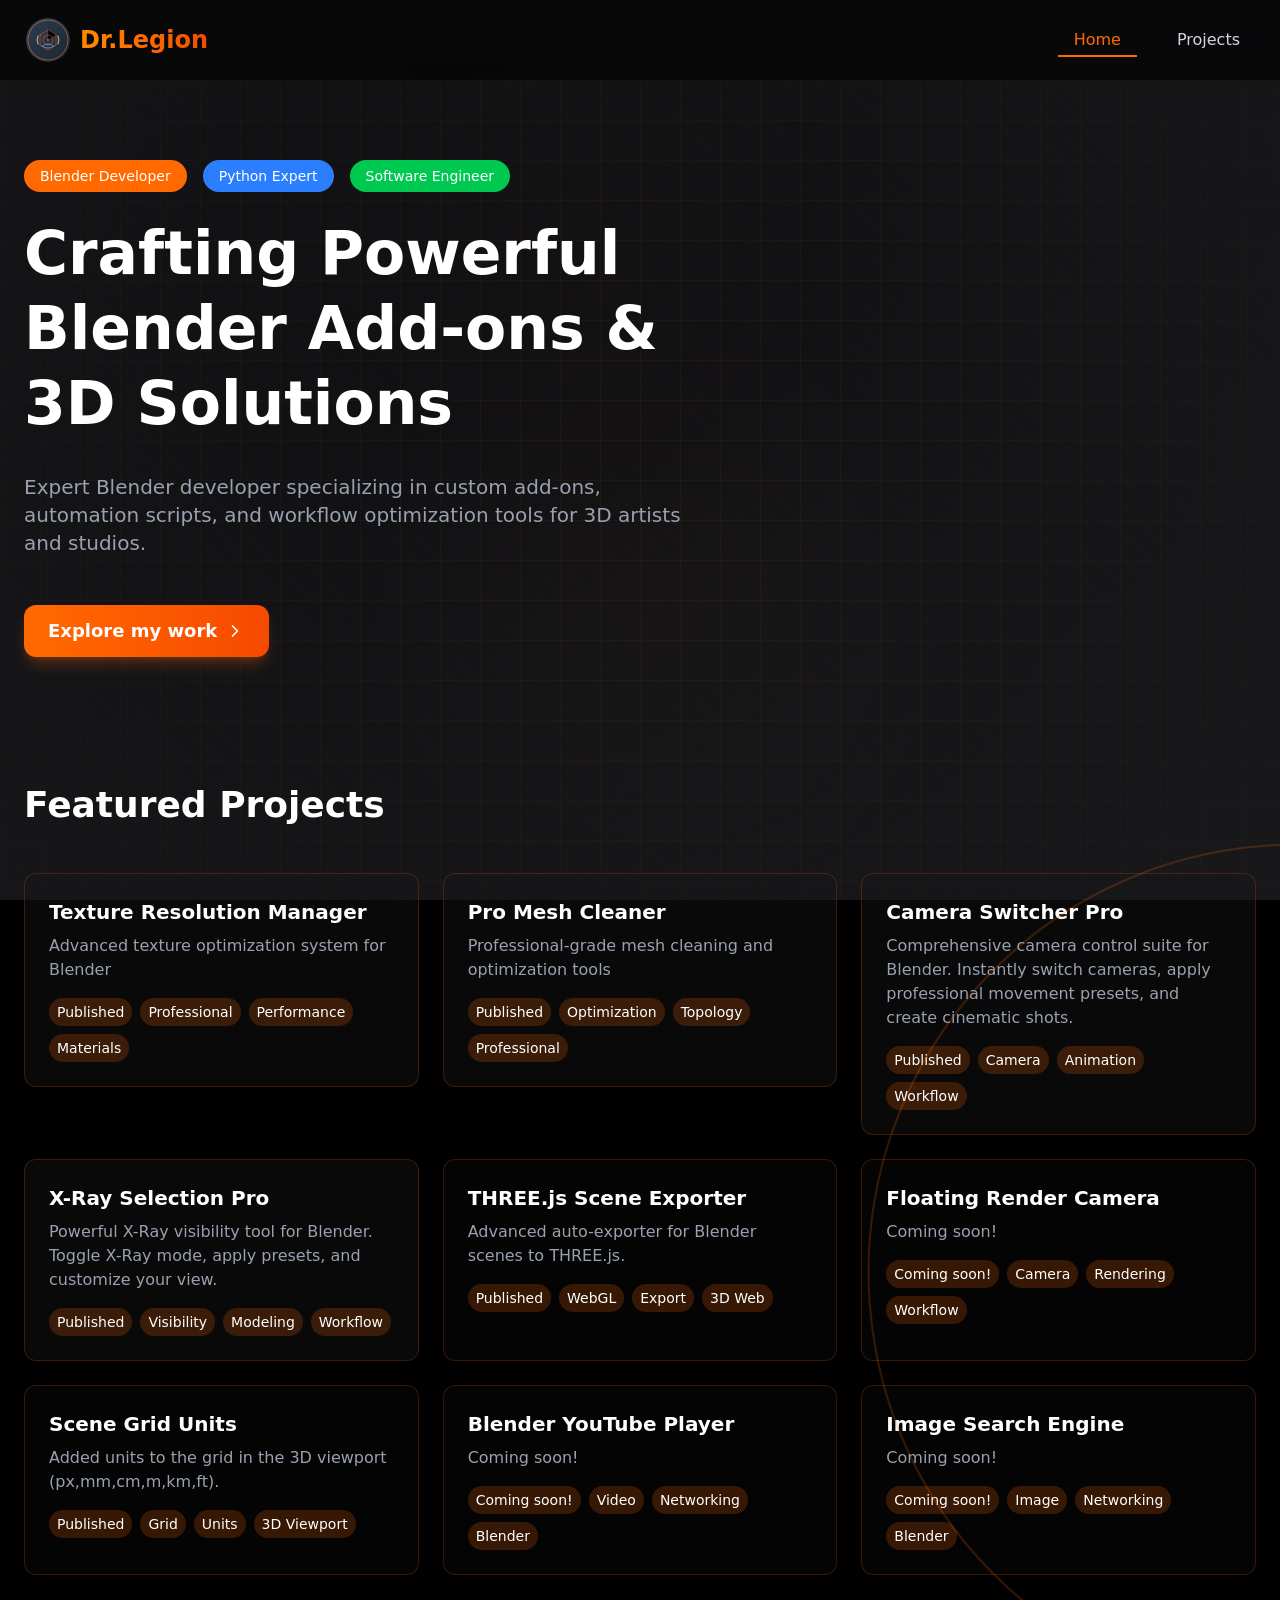
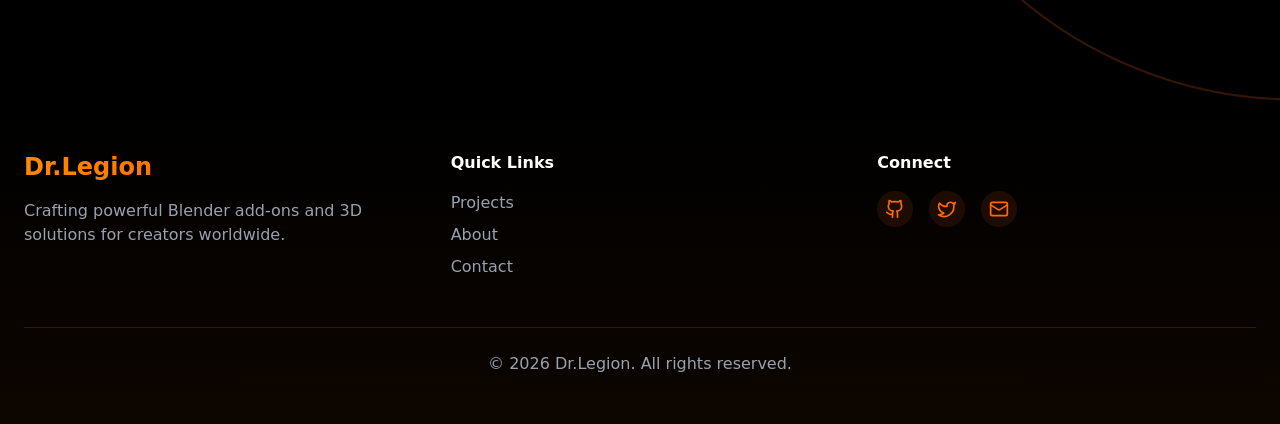
==== commit fcc94ca3: "Updates" ====
--- a/index.html
+++ b/index.html
@@ -5,8 +5,8 @@
     <link rel="icon" type="image/svg+xml" href="/assets/icon-DkDdQSC4.svg" />
     <meta name="viewport" content="width=device-width, initial-scale=1.0" />
     <title>Dr. Legion Blender Add-on Software Engineer</title>
-    <script type="module" crossorigin src="/assets/index-Dn2EXmKv.js"></script>
-    <link rel="stylesheet" crossorigin href="/assets/index-Bw6HX7C1.css">
+    <script type="module" crossorigin src="/assets/index-b2LcXcff.js"></script>
+    <link rel="stylesheet" crossorigin href="/assets/index-DjjJyILz.css">
   </head>
   <body>
     <div id="root"></div>
--- a/assets/index-DjjJyILz.css
+++ b/assets/index-DjjJyILz.css
@@ -0,0 +1 @@
+/*! tailwindcss v4.0.5 | MIT License | https://tailwindcss.com */@layer theme{:root,:host{--font-sans:ui-sans-serif,system-ui,sans-serif,"Apple Color Emoji","Segoe UI Emoji","Segoe UI Symbol","Noto Color Emoji";--font-mono:ui-monospace,SFMono-Regular,Menlo,Monaco,Consolas,"Liberation Mono","Courier New",monospace;--color-orange-400:oklch(.75 .183 55.934);--color-orange-500:oklch(.705 .213 47.604);--color-orange-600:oklch(.646 .222 41.116);--color-orange-950:oklch(.266 .079 36.259);--color-green-500:oklch(.723 .219 149.579);--color-blue-300:oklch(.809 .105 251.813);--color-blue-400:oklch(.707 .165 254.624);--color-blue-500:oklch(.623 .214 259.815);--color-blue-600:oklch(.546 .245 262.881);--color-blue-900:oklch(.379 .146 265.522);--color-blue-950:oklch(.282 .091 267.935);--color-purple-400:oklch(.714 .203 305.504);--color-purple-500:oklch(.627 .265 303.9);--color-purple-600:oklch(.558 .288 302.321);--color-purple-900:oklch(.381 .176 304.987);--color-purple-950:oklch(.291 .149 302.717);--color-slate-800:oklch(.279 .041 260.031);--color-slate-900:oklch(.208 .042 265.755);--color-gray-300:oklch(.872 .01 258.338);--color-gray-400:oklch(.707 .022 261.325);--color-gray-500:oklch(.551 .027 264.364);--color-zinc-800:oklch(.274 .006 286.033);--color-zinc-900:oklch(.21 .006 285.885);--color-zinc-950:oklch(.141 .005 285.823);--color-black:#000;--color-white:#fff;--spacing:.25rem;--container-md:28rem;--container-lg:32rem;--container-xl:36rem;--container-2xl:42rem;--container-3xl:48rem;--container-4xl:56rem;--text-xs:.75rem;--text-xs--line-height:calc(1/.75);--text-sm:.875rem;--text-sm--line-height:calc(1.25/.875);--text-base:1rem;--text-base--line-height: 1.5 ;--text-lg:1.125rem;--text-lg--line-height:calc(1.75/1.125);--text-xl:1.25rem;--text-xl--line-height:calc(1.75/1.25);--text-2xl:1.5rem;--text-2xl--line-height:calc(2/1.5);--text-3xl:1.875rem;--text-3xl--line-height: 1.2 ;--text-4xl:2.25rem;--text-4xl--line-height:calc(2.5/2.25);--text-5xl:3rem;--text-5xl--line-height:1;--text-6xl:3.75rem;--text-6xl--line-height:1;--font-weight-medium:500;--font-weight-semibold:600;--font-weight-bold:700;--leading-tight:1.25;--leading-relaxed:1.625;--radius-md:.375rem;--radius-lg:.5rem;--radius-xl:.75rem;--radius-2xl:1rem;--radius-3xl:1.5rem;--ease-in:cubic-bezier(.4,0,1,1);--ease-out:cubic-bezier(0,0,.2,1);--ease-in-out:cubic-bezier(.4,0,.2,1);--blur-md:12px;--blur-3xl:64px;--default-transition-duration:.15s;--default-transition-timing-function:cubic-bezier(.4,0,.2,1);--default-font-family:var(--font-sans);--default-font-feature-settings:var(--font-sans--font-feature-settings);--default-font-variation-settings:var(--font-sans--font-variation-settings);--default-mono-font-family:var(--font-mono);--default-mono-font-feature-settings:var(--font-mono--font-feature-settings);--default-mono-font-variation-settings:var(--font-mono--font-variation-settings)}}@layer base{*,:after,:before,::backdrop{box-sizing:border-box;border:0 solid;margin:0;padding:0}::file-selector-button{box-sizing:border-box;border:0 solid;margin:0;padding:0}html,:host{-webkit-text-size-adjust:100%;-moz-tab-size:4;tab-size:4;line-height:1.5;font-family:var(--default-font-family,ui-sans-serif,system-ui,sans-serif,"Apple Color Emoji","Segoe UI Emoji","Segoe UI Symbol","Noto Color Emoji");font-feature-settings:var(--default-font-feature-settings,normal);font-variation-settings:var(--default-font-variation-settings,normal);-webkit-tap-highlight-color:transparent}body{line-height:inherit}hr{height:0;color:inherit;border-top-width:1px}abbr:where([title]){-webkit-text-decoration:underline dotted;text-decoration:underline dotted}h1,h2,h3,h4,h5,h6{font-size:inherit;font-weight:inherit}a{color:inherit;-webkit-text-decoration:inherit;text-decoration:inherit}b,strong{font-weight:bolder}code,kbd,samp,pre{font-family:var(--default-mono-font-family,ui-monospace,SFMono-Regular,Menlo,Monaco,Consolas,"Liberation Mono","Courier New",monospace);font-feature-settings:var(--default-mono-font-feature-settings,normal);font-variation-settings:var(--default-mono-font-variation-settings,normal);font-size:1em}small{font-size:80%}sub,sup{vertical-align:baseline;font-size:75%;line-height:0;position:relative}sub{bottom:-.25em}sup{top:-.5em}table{text-indent:0;border-color:inherit;border-collapse:collapse}:-moz-focusring{outline:auto}progress{vertical-align:baseline}summary{display:list-item}ol,ul,menu{list-style:none}img,svg,video,canvas,audio,iframe,embed,object{vertical-align:middle;display:block}img,video{max-width:100%;height:auto}button,input,select,optgroup,textarea{font:inherit;font-feature-settings:inherit;font-variation-settings:inherit;letter-spacing:inherit;color:inherit;opacity:1;background-color:#0000;border-radius:0}::file-selector-button{font:inherit;font-feature-settings:inherit;font-variation-settings:inherit;letter-spacing:inherit;color:inherit;opacity:1;background-color:#0000;border-radius:0}:where(select:is([multiple],[size])) optgroup{font-weight:bolder}:where(select:is([multiple],[size])) optgroup option{padding-inline-start:20px}::file-selector-button{margin-inline-end:4px}::placeholder{opacity:1;color:color-mix(in oklab,currentColor 50%,transparent)}textarea{resize:vertical}::-webkit-search-decoration{-webkit-appearance:none}::-webkit-date-and-time-value{min-height:1lh;text-align:inherit}::-webkit-datetime-edit{display:inline-flex}::-webkit-datetime-edit-fields-wrapper{padding:0}::-webkit-datetime-edit{padding-block:0}::-webkit-datetime-edit-year-field{padding-block:0}::-webkit-datetime-edit-month-field{padding-block:0}::-webkit-datetime-edit-day-field{padding-block:0}::-webkit-datetime-edit-hour-field{padding-block:0}::-webkit-datetime-edit-minute-field{padding-block:0}::-webkit-datetime-edit-second-field{padding-block:0}::-webkit-datetime-edit-millisecond-field{padding-block:0}::-webkit-datetime-edit-meridiem-field{padding-block:0}:-moz-ui-invalid{box-shadow:none}button,input:where([type=button],[type=reset],[type=submit]){-webkit-appearance:button;-moz-appearance:button;appearance:button}::file-selector-button{-webkit-appearance:button;-moz-appearance:button;appearance:button}::-webkit-inner-spin-button{height:auto}::-webkit-outer-spin-button{height:auto}[hidden]:where(:not([hidden=until-found])){display:none!important}}@layer components;@layer utilities{.visible{visibility:visible}.absolute{position:absolute}.fixed{position:fixed}.relative{position:relative}.static{position:static}.-inset-\[100\%\]{top:-100%;right:-100%;bottom:-100%;left:-100%}.inset-0{inset:calc(var(--spacing)*0)}.top-0{top:calc(var(--spacing)*0)}.right-0{right:calc(var(--spacing)*0)}.right-1\/4{right:25%}.bottom-0{bottom:calc(var(--spacing)*0)}.left-0{left:calc(var(--spacing)*0)}.left-1\/4{left:25%}.-z-10{z-index:-10}.z-3{z-index:3}.z-10{z-index:10}.z-20{z-index:20}.z-50{z-index:50}.container{width:100%}@media (width>=40rem){.container{max-width:40rem}}@media (width>=48rem){.container{max-width:48rem}}@media (width>=64rem){.container{max-width:64rem}}@media (width>=80rem){.container{max-width:80rem}}@media (width>=96rem){.container{max-width:96rem}}.mx-auto{margin-inline:auto}.my-4{margin-block:calc(var(--spacing)*4)}.mt-0\.5{margin-top:calc(var(--spacing)*.5)}.mt-1{margin-top:calc(var(--spacing)*1)}.mt-4{margin-top:calc(var(--spacing)*4)}.mt-6{margin-top:calc(var(--spacing)*6)}.mt-8{margin-top:calc(var(--spacing)*8)}.mt-12{margin-top:calc(var(--spacing)*12)}.mt-auto{margin-top:auto}.mb-2{margin-bottom:calc(var(--spacing)*2)}.mb-3{margin-bottom:calc(var(--spacing)*3)}.mb-4{margin-bottom:calc(var(--spacing)*4)}.mb-6{margin-bottom:calc(var(--spacing)*6)}.mb-8{margin-bottom:calc(var(--spacing)*8)}.mb-12{margin-bottom:calc(var(--spacing)*12)}.mb-16{margin-bottom:calc(var(--spacing)*16)}.ml-4{margin-left:calc(var(--spacing)*4)}.block{display:block}.contents{display:contents}.flex{display:flex}.grid{display:grid}.hidden{display:none}.inline-block{display:inline-block}.table{display:table}.h-0\.5{height:calc(var(--spacing)*.5)}.h-4{height:calc(var(--spacing)*4)}.h-5{height:calc(var(--spacing)*5)}.h-6{height:calc(var(--spacing)*6)}.h-8{height:calc(var(--spacing)*8)}.h-12{height:calc(var(--spacing)*12)}.h-64{height:calc(var(--spacing)*64)}.h-\[80\]{height:80px}.h-\[400px\]{height:400px}.h-\[500px\]{height:500px}.h-\[600px\]{height:600px}.h-auto{height:auto}.h-fit{height:fit-content}.h-full{height:100%}.min-h-screen{min-height:100vh}.w-4{width:calc(var(--spacing)*4)}.w-5{width:calc(var(--spacing)*5)}.w-6{width:calc(var(--spacing)*6)}.w-8{width:calc(var(--spacing)*8)}.w-12{width:calc(var(--spacing)*12)}.w-\[400px\]{width:400px}.w-\[500px\]{width:500px}.w-\[600px\]{width:600px}.w-fit{width:fit-content}.w-full{width:100%}.max-w-2xl{max-width:var(--container-2xl)}.max-w-3xl{max-width:var(--container-3xl)}.max-w-4xl{max-width:var(--container-4xl)}.max-w-lg{max-width:var(--container-lg)}.max-w-md{max-width:var(--container-md)}.max-w-xl{max-width:var(--container-xl)}.flex-1{flex:1}.flex-shrink-0{flex-shrink:0}.shrink{flex-shrink:1}.flex-grow{flex-grow:1}.scale-3d{scale:var(--tw-scale-x)var(--tw-scale-y)var(--tw-scale-z)}.\!transform{transform:var(--tw-rotate-x)var(--tw-rotate-y)var(--tw-rotate-z)var(--tw-skew-x)var(--tw-skew-y)!important}.transform{transform:var(--tw-rotate-x)var(--tw-rotate-y)var(--tw-rotate-z)var(--tw-skew-x)var(--tw-skew-y)}.cursor-pointer{cursor:pointer}.resize{resize:both}.list-inside{list-style-position:inside}.list-decimal{list-style-type:decimal}.list-disc{list-style-type:disc}.columns-2{columns:2}.columns-3{columns:3}.columns-4{columns:4}.grid-cols-1{grid-template-columns:repeat(1,minmax(0,1fr))}.grid-cols-2{grid-template-columns:repeat(2,minmax(0,1fr))}.flex-col{flex-direction:column}.flex-wrap{flex-wrap:wrap}.items-center{align-items:center}.items-start{align-items:flex-start}.justify-between{justify-content:space-between}.justify-center{justify-content:center}.gap-1{gap:calc(var(--spacing)*1)}.gap-2{gap:calc(var(--spacing)*2)}.gap-3{gap:calc(var(--spacing)*3)}.gap-4{gap:calc(var(--spacing)*4)}.gap-6{gap:calc(var(--spacing)*6)}.gap-8{gap:calc(var(--spacing)*8)}.gap-12{gap:calc(var(--spacing)*12)}:where(.space-y-2>:not(:last-child)){--tw-space-y-reverse:0;margin-block-start:calc(calc(var(--spacing)*2)*var(--tw-space-y-reverse));margin-block-end:calc(calc(var(--spacing)*2)*calc(1 - var(--tw-space-y-reverse)))}:where(.space-y-3>:not(:last-child)){--tw-space-y-reverse:0;margin-block-start:calc(calc(var(--spacing)*3)*var(--tw-space-y-reverse));margin-block-end:calc(calc(var(--spacing)*3)*calc(1 - var(--tw-space-y-reverse)))}:where(.space-y-4>:not(:last-child)){--tw-space-y-reverse:0;margin-block-start:calc(calc(var(--spacing)*4)*var(--tw-space-y-reverse));margin-block-end:calc(calc(var(--spacing)*4)*calc(1 - var(--tw-space-y-reverse)))}:where(.space-y-6>:not(:last-child)){--tw-space-y-reverse:0;margin-block-start:calc(calc(var(--spacing)*6)*var(--tw-space-y-reverse));margin-block-end:calc(calc(var(--spacing)*6)*calc(1 - var(--tw-space-y-reverse)))}:where(.space-y-12>:not(:last-child)){--tw-space-y-reverse:0;margin-block-start:calc(calc(var(--spacing)*12)*var(--tw-space-y-reverse));margin-block-end:calc(calc(var(--spacing)*12)*calc(1 - var(--tw-space-y-reverse)))}:where(.space-x-3>:not(:last-child)){--tw-space-x-reverse:0;margin-inline-start:calc(calc(var(--spacing)*3)*var(--tw-space-x-reverse));margin-inline-end:calc(calc(var(--spacing)*3)*calc(1 - var(--tw-space-x-reverse)))}.overflow-hidden{overflow:hidden}.rounded{border-radius:.25rem}.rounded-2xl{border-radius:var(--radius-2xl)}.rounded-3xl{border-radius:var(--radius-3xl)}.rounded-full{border-radius:3.40282e38px}.rounded-lg{border-radius:var(--radius-lg)}.rounded-md{border-radius:var(--radius-md)}.rounded-xl{border-radius:var(--radius-xl)}.border{border-style:var(--tw-border-style);border-width:1px}.border-\[2px\]{border-style:var(--tw-border-style);border-width:2px}.border-b{border-bottom-style:var(--tw-border-style);border-bottom-width:1px}.border-blue-500\/20{border-color:color-mix(in oklab,var(--color-blue-500)20%,transparent)}.border-orange-500\/10{border-color:color-mix(in oklab,var(--color-orange-500)10%,transparent)}.border-orange-500\/20{border-color:color-mix(in oklab,var(--color-orange-500)20%,transparent)}.border-purple-500\/20{border-color:color-mix(in oklab,var(--color-purple-500)20%,transparent)}.bg-black{background-color:var(--color-black)}.bg-black\/60{background-color:color-mix(in oklab,var(--color-black)60%,transparent)}.bg-blue-500{background-color:var(--color-blue-500)}.bg-blue-500\/20{background-color:color-mix(in oklab,var(--color-blue-500)20%,transparent)}.bg-green-500{background-color:var(--color-green-500)}.bg-orange-500{background-color:var(--color-orange-500)}.bg-orange-500\/10{background-color:color-mix(in oklab,var(--color-orange-500)10%,transparent)}.bg-orange-500\/20{background-color:color-mix(in oklab,var(--color-orange-500)20%,transparent)}.bg-purple-500\/20{background-color:color-mix(in oklab,var(--color-purple-500)20%,transparent)}.bg-slate-900\/50{background-color:color-mix(in oklab,var(--color-slate-900)50%,transparent)}.bg-zinc-800{background-color:var(--color-zinc-800)}.bg-zinc-900\/20{background-color:color-mix(in oklab,var(--color-zinc-900)20%,transparent)}.bg-zinc-900\/40{background-color:color-mix(in oklab,var(--color-zinc-900)40%,transparent)}.bg-zinc-900\/50{background-color:color-mix(in oklab,var(--color-zinc-900)50%,transparent)}.bg-zinc-900\/60{background-color:color-mix(in oklab,var(--color-zinc-900)60%,transparent)}.bg-gradient-to-br{--tw-gradient-position:to bottom right in oklab;background-image:linear-gradient(var(--tw-gradient-stops))}.bg-gradient-to-r{--tw-gradient-position:to right in oklab;background-image:linear-gradient(var(--tw-gradient-stops))}.bg-gradient-to-t{--tw-gradient-position:to top in oklab;background-image:linear-gradient(var(--tw-gradient-stops))}.bg-\[linear-gradient\(to_right\,rgb\(251_146_60_\/_0\.05\)_1px\,transparent_1px\)\,linear-gradient\(to_bottom\,rgb\(251_146_60_\/_0\.05\)_1px\,transparent_1px\)\]{background-image:linear-gradient(90deg,#fb923c0d 1px,#0000 1px),linear-gradient(#fb923c0d 1px,#0000 1px)}.bg-\[radial-gradient\(circle_500px_at_50\%_-30\%\,\#fb923c1a\,transparent\)\]{background-image:radial-gradient(500px at 50% -30%,#fb923c1a,#0000)}.bg-\[radial-gradient\(circle_700px_at_50\%_-30\%\,\#3b82f61a\,transparent\)\]{background-image:radial-gradient(700px at 50% -30%,#3b82f61a,#0000)}.bg-\[radial-gradient\(circle_700px_at_50\%_-30\%\,\#a855f71a\,transparent\)\]{background-image:radial-gradient(700px at 50% -30%,#a855f71a,#0000)}.bg-\[radial-gradient\(circle_700px_at_50\%_-30\%\,\#fb923c1a\,transparent\)\]{background-image:radial-gradient(700px at 50% -30%,#fb923c1a,#0000)}.bg-\[radial-gradient\(circle_at_center\,transparent_0\%\,rgb\(24_24_27\/0\.8\)_100\%\)\]{background-image:radial-gradient(circle,#0000,#18181bcc)}.from-blue-400{--tw-gradient-from:var(--color-blue-400);--tw-gradient-stops:var(--tw-gradient-via-stops,var(--tw-gradient-position),var(--tw-gradient-from)var(--tw-gradient-from-position),var(--tw-gradient-to)var(--tw-gradient-to-position))}.from-blue-500{--tw-gradient-from:var(--color-blue-500);--tw-gradient-stops:var(--tw-gradient-via-stops,var(--tw-gradient-position),var(--tw-gradient-from)var(--tw-gradient-from-position),var(--tw-gradient-to)var(--tw-gradient-to-position))}.from-blue-900{--tw-gradient-from:var(--color-blue-900);--tw-gradient-stops:var(--tw-gradient-via-stops,var(--tw-gradient-position),var(--tw-gradient-from)var(--tw-gradient-from-position),var(--tw-gradient-to)var(--tw-gradient-to-position))}.from-blue-950{--tw-gradient-from:var(--color-blue-950);--tw-gradient-stops:var(--tw-gradient-via-stops,var(--tw-gradient-position),var(--tw-gradient-from)var(--tw-gradient-from-position),var(--tw-gradient-to)var(--tw-gradient-to-position))}.from-orange-400{--tw-gradient-from:var(--color-orange-400);--tw-gradient-stops:var(--tw-gradient-via-stops,var(--tw-gradient-position),var(--tw-gradient-from)var(--tw-gradient-from-position),var(--tw-gradient-to)var(--tw-gradient-to-position))}.from-orange-500{--tw-gradient-from:var(--color-orange-500);--tw-gradient-stops:var(--tw-gradient-via-stops,var(--tw-gradient-position),var(--tw-gradient-from)var(--tw-gradient-from-position),var(--tw-gradient-to)var(--tw-gradient-to-position))}.from-orange-500\/5{--tw-gradient-from:color-mix(in oklab,var(--color-orange-500)5%,transparent);--tw-gradient-stops:var(--tw-gradient-via-stops,var(--tw-gradient-position),var(--tw-gradient-from)var(--tw-gradient-from-position),var(--tw-gradient-to)var(--tw-gradient-to-position))}.from-orange-950{--tw-gradient-from:var(--color-orange-950);--tw-gradient-stops:var(--tw-gradient-via-stops,var(--tw-gradient-position),var(--tw-gradient-from)var(--tw-gradient-from-position),var(--tw-gradient-to)var(--tw-gradient-to-position))}.from-purple-400{--tw-gradient-from:var(--color-purple-400);--tw-gradient-stops:var(--tw-gradient-via-stops,var(--tw-gradient-position),var(--tw-gradient-from)var(--tw-gradient-from-position),var(--tw-gradient-to)var(--tw-gradient-to-position))}.from-purple-500{--tw-gradient-from:var(--color-purple-500);--tw-gradient-stops:var(--tw-gradient-via-stops,var(--tw-gradient-position),var(--tw-gradient-from)var(--tw-gradient-from-position),var(--tw-gradient-to)var(--tw-gradient-to-position))}.from-purple-900{--tw-gradient-from:var(--color-purple-900);--tw-gradient-stops:var(--tw-gradient-via-stops,var(--tw-gradient-position),var(--tw-gradient-from)var(--tw-gradient-from-position),var(--tw-gradient-to)var(--tw-gradient-to-position))}.from-purple-950{--tw-gradient-from:var(--color-purple-950);--tw-gradient-stops:var(--tw-gradient-via-stops,var(--tw-gradient-position),var(--tw-gradient-from)var(--tw-gradient-from-position),var(--tw-gradient-to)var(--tw-gradient-to-position))}.from-slate-900{--tw-gradient-from:var(--color-slate-900);--tw-gradient-stops:var(--tw-gradient-via-stops,var(--tw-gradient-position),var(--tw-gradient-from)var(--tw-gradient-from-position),var(--tw-gradient-to)var(--tw-gradient-to-position))}.from-zinc-900{--tw-gradient-from:var(--color-zinc-900);--tw-gradient-stops:var(--tw-gradient-via-stops,var(--tw-gradient-position),var(--tw-gradient-from)var(--tw-gradient-from-position),var(--tw-gradient-to)var(--tw-gradient-to-position))}.from-zinc-950{--tw-gradient-from:var(--color-zinc-950);--tw-gradient-stops:var(--tw-gradient-via-stops,var(--tw-gradient-position),var(--tw-gradient-from)var(--tw-gradient-from-position),var(--tw-gradient-to)var(--tw-gradient-to-position))}.to-blue-600{--tw-gradient-to:var(--color-blue-600);--tw-gradient-stops:var(--tw-gradient-via-stops,var(--tw-gradient-position),var(--tw-gradient-from)var(--tw-gradient-from-position),var(--tw-gradient-to)var(--tw-gradient-to-position))}.to-orange-600{--tw-gradient-to:var(--color-orange-600);--tw-gradient-stops:var(--tw-gradient-via-stops,var(--tw-gradient-position),var(--tw-gradient-from)var(--tw-gradient-from-position),var(--tw-gradient-to)var(--tw-gradient-to-position))}.to-purple-600{--tw-gradient-to:var(--color-purple-600);--tw-gradient-stops:var(--tw-gradient-via-stops,var(--tw-gradient-position),var(--tw-gradient-from)var(--tw-gradient-from-position),var(--tw-gradient-to)var(--tw-gradient-to-position))}.to-slate-800{--tw-gradient-to:var(--color-slate-800);--tw-gradient-stops:var(--tw-gradient-via-stops,var(--tw-gradient-position),var(--tw-gradient-from)var(--tw-gradient-from-position),var(--tw-gradient-to)var(--tw-gradient-to-position))}.to-slate-900{--tw-gradient-to:var(--color-slate-900);--tw-gradient-stops:var(--tw-gradient-via-stops,var(--tw-gradient-position),var(--tw-gradient-from)var(--tw-gradient-from-position),var(--tw-gradient-to)var(--tw-gradient-to-position))}.to-transparent{--tw-gradient-to:transparent;--tw-gradient-stops:var(--tw-gradient-via-stops,var(--tw-gradient-position),var(--tw-gradient-from)var(--tw-gradient-from-position),var(--tw-gradient-to)var(--tw-gradient-to-position))}.to-zinc-800{--tw-gradient-to:var(--color-zinc-800);--tw-gradient-stops:var(--tw-gradient-via-stops,var(--tw-gradient-position),var(--tw-gradient-from)var(--tw-gradient-from-position),var(--tw-gradient-to)var(--tw-gradient-to-position))}.to-zinc-900{--tw-gradient-to:var(--color-zinc-900);--tw-gradient-stops:var(--tw-gradient-via-stops,var(--tw-gradient-position),var(--tw-gradient-from)var(--tw-gradient-from-position),var(--tw-gradient-to)var(--tw-gradient-to-position))}.bg-\[size\:40px_40px\]{background-size:40px 40px}.bg-clip-text{-webkit-background-clip:text;background-clip:text}.object-contain{object-fit:contain}.p-2{padding:calc(var(--spacing)*2)}.p-4{padding:calc(var(--spacing)*4)}.p-6{padding:calc(var(--spacing)*6)}.p-8{padding:calc(var(--spacing)*8)}.p-12{padding:calc(var(--spacing)*12)}.p-16{padding:calc(var(--spacing)*16)}.px-2{padding-inline:calc(var(--spacing)*2)}.px-3{padding-inline:calc(var(--spacing)*3)}.px-4{padding-inline:calc(var(--spacing)*4)}.px-5{padding-inline:calc(var(--spacing)*5)}.px-6{padding-inline:calc(var(--spacing)*6)}.px-8{padding-inline:calc(var(--spacing)*8)}.py-1{padding-block:calc(var(--spacing)*1)}.py-2{padding-block:calc(var(--spacing)*2)}.py-2\.5{padding-block:calc(var(--spacing)*2.5)}.py-3{padding-block:calc(var(--spacing)*3)}.py-4{padding-block:calc(var(--spacing)*4)}.py-12{padding-block:calc(var(--spacing)*12)}.py-16{padding-block:calc(var(--spacing)*16)}.py-24{padding-block:calc(var(--spacing)*24)}.pt-10{padding-top:calc(var(--spacing)*10)}.pt-16{padding-top:calc(var(--spacing)*16)}.pb-12{padding-bottom:calc(var(--spacing)*12)}.text-center{text-align:center}.text-left{text-align:left}.text-2xl{font-size:var(--text-2xl);line-height:var(--tw-leading,var(--text-2xl--line-height))}.text-3xl{font-size:var(--text-3xl);line-height:var(--tw-leading,var(--text-3xl--line-height))}.text-4xl{font-size:var(--text-4xl);line-height:var(--tw-leading,var(--text-4xl--line-height))}.text-5xl{font-size:var(--text-5xl);line-height:var(--tw-leading,var(--text-5xl--line-height))}.text-6xl{font-size:var(--text-6xl);line-height:var(--tw-leading,var(--text-6xl--line-height))}.text-base{font-size:var(--text-base);line-height:var(--tw-leading,var(--text-base--line-height))}.text-lg{font-size:var(--text-lg);line-height:var(--tw-leading,var(--text-lg--line-height))}.text-sm{font-size:var(--text-sm);line-height:var(--tw-leading,var(--text-sm--line-height))}.text-xl{font-size:var(--text-xl);line-height:var(--tw-leading,var(--text-xl--line-height))}.text-xs{font-size:var(--text-xs);line-height:var(--tw-leading,var(--text-xs--line-height))}.leading-relaxed{--tw-leading:var(--leading-relaxed);line-height:var(--leading-relaxed)}.leading-tight{--tw-leading:var(--leading-tight);line-height:var(--leading-tight)}.font-bold{--tw-font-weight:var(--font-weight-bold);font-weight:var(--font-weight-bold)}.font-medium{--tw-font-weight:var(--font-weight-medium);font-weight:var(--font-weight-medium)}.font-semibold{--tw-font-weight:var(--font-weight-semibold);font-weight:var(--font-weight-semibold)}.text-blue-300{color:var(--color-blue-300)}.text-blue-400{color:var(--color-blue-400)}.text-blue-500{color:var(--color-blue-500)}.text-gray-300{color:var(--color-gray-300)}.text-gray-400{color:var(--color-gray-400)}.text-gray-500{color:var(--color-gray-500)}.text-orange-400{color:var(--color-orange-400)}.text-orange-500{color:var(--color-orange-500)}.text-purple-400{color:var(--color-purple-400)}.text-purple-500{color:var(--color-purple-500)}.text-transparent{color:#0000}.text-white{color:var(--color-white)}.lowercase{text-transform:lowercase}.uppercase{text-transform:uppercase}.italic{font-style:italic}.underline{text-decoration-line:underline}.opacity-20{opacity:.2}.opacity-60{opacity:.6}.opacity-\[0\.02\]{opacity:.02}.shadow{--tw-shadow:0 1px 3px 0 var(--tw-shadow-color,#0000001a),0 1px 2px -1px var(--tw-shadow-color,#0000001a);box-shadow:var(--tw-inset-shadow),var(--tw-inset-ring-shadow),var(--tw-ring-offset-shadow),var(--tw-ring-shadow),var(--tw-shadow)}.shadow-lg{--tw-shadow:0 10px 15px -3px var(--tw-shadow-color,#0000001a),0 4px 6px -4px var(--tw-shadow-color,#0000001a);box-shadow:var(--tw-inset-shadow),var(--tw-inset-ring-shadow),var(--tw-ring-offset-shadow),var(--tw-ring-shadow),var(--tw-shadow)}.shadow-md{--tw-shadow:0 4px 6px -1px var(--tw-shadow-color,#0000001a),0 2px 4px -2px var(--tw-shadow-color,#0000001a);box-shadow:var(--tw-inset-shadow),var(--tw-inset-ring-shadow),var(--tw-ring-offset-shadow),var(--tw-ring-shadow),var(--tw-shadow)}.shadow-blue-500\/25{--tw-shadow-color:color-mix(in oklab,var(--color-blue-500)25%,transparent)}.shadow-orange-500\/25{--tw-shadow-color:color-mix(in oklab,var(--color-orange-500)25%,transparent)}.shadow-purple-500\/25{--tw-shadow-color:color-mix(in oklab,var(--color-purple-500)25%,transparent)}.outline{outline-style:var(--tw-outline-style);outline-width:1px}.blur{--tw-blur:blur(8px);filter:var(--tw-blur,)var(--tw-brightness,)var(--tw-contrast,)var(--tw-grayscale,)var(--tw-hue-rotate,)var(--tw-invert,)var(--tw-saturate,)var(--tw-sepia,)var(--tw-drop-shadow,)}.blur-3xl{--tw-blur:blur(var(--blur-3xl));filter:var(--tw-blur,)var(--tw-brightness,)var(--tw-contrast,)var(--tw-grayscale,)var(--tw-hue-rotate,)var(--tw-invert,)var(--tw-saturate,)var(--tw-sepia,)var(--tw-drop-shadow,)}.drop-shadow{--tw-drop-shadow:drop-shadow(0 1px 2px #0000001a)drop-shadow(0 1px 1px #0000000f);filter:var(--tw-blur,)var(--tw-brightness,)var(--tw-contrast,)var(--tw-grayscale,)var(--tw-hue-rotate,)var(--tw-invert,)var(--tw-saturate,)var(--tw-sepia,)var(--tw-drop-shadow,)}.invert{--tw-invert:invert(100%);filter:var(--tw-blur,)var(--tw-brightness,)var(--tw-contrast,)var(--tw-grayscale,)var(--tw-hue-rotate,)var(--tw-invert,)var(--tw-saturate,)var(--tw-sepia,)var(--tw-drop-shadow,)}.filter{filter:var(--tw-blur,)var(--tw-brightness,)var(--tw-contrast,)var(--tw-grayscale,)var(--tw-hue-rotate,)var(--tw-invert,)var(--tw-saturate,)var(--tw-sepia,)var(--tw-drop-shadow,)}.backdrop-blur-md{--tw-backdrop-blur:blur(var(--blur-md));-webkit-backdrop-filter:var(--tw-backdrop-blur,)var(--tw-backdrop-brightness,)var(--tw-backdrop-contrast,)var(--tw-backdrop-grayscale,)var(--tw-backdrop-hue-rotate,)var(--tw-backdrop-invert,)var(--tw-backdrop-opacity,)var(--tw-backdrop-saturate,)var(--tw-backdrop-sepia,);backdrop-filter:var(--tw-backdrop-blur,)var(--tw-backdrop-brightness,)var(--tw-backdrop-contrast,)var(--tw-backdrop-grayscale,)var(--tw-backdrop-hue-rotate,)var(--tw-backdrop-invert,)var(--tw-backdrop-opacity,)var(--tw-backdrop-saturate,)var(--tw-backdrop-sepia,)}.transition{transition-property:color,background-color,border-color,outline-color,text-decoration-color,fill,stroke,--tw-gradient-from,--tw-gradient-via,--tw-gradient-to,opacity,box-shadow,transform,translate,scale,rotate,filter,-webkit-backdrop-filter,backdrop-filter;transition-timing-function:var(--tw-ease,var(--default-transition-timing-function));transition-duration:var(--tw-duration,var(--default-transition-duration))}.transition-colors{transition-property:color,background-color,border-color,outline-color,text-decoration-color,fill,stroke,--tw-gradient-from,--tw-gradient-via,--tw-gradient-to;transition-timing-function:var(--tw-ease,var(--default-transition-timing-function));transition-duration:var(--tw-duration,var(--default-transition-duration))}.ease-in{--tw-ease:var(--ease-in);transition-timing-function:var(--ease-in)}.ease-in-out{--tw-ease:var(--ease-in-out);transition-timing-function:var(--ease-in-out)}.ease-out{--tw-ease:var(--ease-out);transition-timing-function:var(--ease-out)}@media (hover:hover){.hover\:border-blue-500\/40:hover{border-color:color-mix(in oklab,var(--color-blue-500)40%,transparent)}.hover\:border-orange-500\/50:hover{border-color:color-mix(in oklab,var(--color-orange-500)50%,transparent)}.hover\:border-purple-500\/40:hover{border-color:color-mix(in oklab,var(--color-purple-500)40%,transparent)}.hover\:bg-orange-500\/10:hover{background-color:color-mix(in oklab,var(--color-orange-500)10%,transparent)}.hover\:bg-orange-500\/20:hover{background-color:color-mix(in oklab,var(--color-orange-500)20%,transparent)}.hover\:from-orange-600:hover{--tw-gradient-from:var(--color-orange-600);--tw-gradient-stops:var(--tw-gradient-via-stops,var(--tw-gradient-position),var(--tw-gradient-from)var(--tw-gradient-from-position),var(--tw-gradient-to)var(--tw-gradient-to-position))}.hover\:to-orange-500:hover{--tw-gradient-to:var(--color-orange-500);--tw-gradient-stops:var(--tw-gradient-via-stops,var(--tw-gradient-position),var(--tw-gradient-from)var(--tw-gradient-from-position),var(--tw-gradient-to)var(--tw-gradient-to-position))}.hover\:text-orange-500:hover{color:var(--color-orange-500)}}.focus\:ring-2:focus{--tw-ring-shadow:var(--tw-ring-inset,)0 0 0 calc(2px + var(--tw-ring-offset-width))var(--tw-ring-color,currentColor);box-shadow:var(--tw-inset-shadow),var(--tw-inset-ring-shadow),var(--tw-ring-offset-shadow),var(--tw-ring-shadow),var(--tw-shadow)}.focus\:ring-orange-500:focus{--tw-ring-color:var(--color-orange-500)}.focus\:outline-none:focus{--tw-outline-style:none;outline-style:none}@media (width>=40rem){.sm\:block{display:block}.sm\:grid-cols-2{grid-template-columns:repeat(2,minmax(0,1fr))}.sm\:px-6{padding-inline:calc(var(--spacing)*6)}.sm\:py-3{padding-block:calc(var(--spacing)*3)}.sm\:text-3xl{font-size:var(--text-3xl);line-height:var(--tw-leading,var(--text-3xl--line-height))}.sm\:text-4xl{font-size:var(--text-4xl);line-height:var(--tw-leading,var(--text-4xl--line-height))}.sm\:text-6xl{font-size:var(--text-6xl);line-height:var(--tw-leading,var(--text-6xl--line-height))}.sm\:text-lg{font-size:var(--text-lg);line-height:var(--tw-leading,var(--text-lg--line-height))}}@media (width>=48rem){.md\:mb-4{margin-bottom:calc(var(--spacing)*4)}.md\:mb-6{margin-bottom:calc(var(--spacing)*6)}.md\:mb-8{margin-bottom:calc(var(--spacing)*8)}.md\:mb-12{margin-bottom:calc(var(--spacing)*12)}.md\:h-\[600px\]{height:600px}.md\:w-\[600px\]{width:600px}.md\:max-w-2xl{max-width:var(--container-2xl)}.md\:grid-cols-2{grid-template-columns:repeat(2,minmax(0,1fr))}.md\:grid-cols-3{grid-template-columns:repeat(3,minmax(0,1fr))}.md\:grid-cols-4{grid-template-columns:repeat(4,minmax(0,1fr))}.md\:flex-row{flex-direction:row}.md\:items-end{align-items:flex-end}.md\:items-start{align-items:flex-start}.md\:gap-2{gap:calc(var(--spacing)*2)}.md\:gap-4{gap:calc(var(--spacing)*4)}.md\:gap-6{gap:calc(var(--spacing)*6)}.md\:p-6{padding:calc(var(--spacing)*6)}.md\:px-4{padding-inline:calc(var(--spacing)*4)}.md\:py-1\.5{padding-block:calc(var(--spacing)*1.5)}.md\:py-32{padding-block:calc(var(--spacing)*32)}.md\:pt-20{padding-top:calc(var(--spacing)*20)}.md\:text-left{text-align:left}.md\:text-right{text-align:right}.md\:text-4xl{font-size:var(--text-4xl);line-height:var(--tw-leading,var(--text-4xl--line-height))}.md\:text-5xl{font-size:var(--text-5xl);line-height:var(--tw-leading,var(--text-5xl--line-height))}.md\:text-base{font-size:var(--text-base);line-height:var(--tw-leading,var(--text-base--line-height))}.md\:text-sm{font-size:var(--text-sm);line-height:var(--tw-leading,var(--text-sm--line-height))}.md\:text-xl{font-size:var(--text-xl);line-height:var(--tw-leading,var(--text-xl--line-height))}}@media (width>=64rem){.lg\:h-\[800px\]{height:800px}.lg\:w-\[800px\]{width:800px}.lg\:grid-cols-3{grid-template-columns:repeat(3,minmax(0,1fr))}.lg\:grid-cols-4{grid-template-columns:repeat(4,minmax(0,1fr))}.lg\:text-6xl{font-size:var(--text-6xl);line-height:var(--tw-leading,var(--text-6xl--line-height))}}@media (width>=96rem){.\32xl\:grid-cols-2{grid-template-columns:repeat(2,minmax(0,1fr))}}}@property --tw-scale-x{syntax:"*";inherits:false;initial-value:1}@property --tw-scale-y{syntax:"*";inherits:false;initial-value:1}@property --tw-scale-z{syntax:"*";inherits:false;initial-value:1}@property --tw-rotate-x{syntax:"*";inherits:false;initial-value:rotateX(0)}@property --tw-rotate-y{syntax:"*";inherits:false;initial-value:rotateY(0)}@property --tw-rotate-z{syntax:"*";inherits:false;initial-value:rotateZ(0)}@property --tw-skew-x{syntax:"*";inherits:false;initial-value:skewX(0)}@property --tw-skew-y{syntax:"*";inherits:false;initial-value:skewY(0)}@property --tw-space-y-reverse{syntax:"*";inherits:false;initial-value:0}@property --tw-space-x-reverse{syntax:"*";inherits:false;initial-value:0}@property --tw-border-style{syntax:"*";inherits:false;initial-value:solid}@property --tw-gradient-position{syntax:"*";inherits:false}@property --tw-gradient-from{syntax:"<color>";inherits:false;initial-value:#0000}@property --tw-gradient-via{syntax:"<color>";inherits:false;initial-value:#0000}@property --tw-gradient-to{syntax:"<color>";inherits:false;initial-value:#0000}@property --tw-gradient-stops{syntax:"*";inherits:false}@property --tw-gradient-via-stops{syntax:"*";inherits:false}@property --tw-gradient-from-position{syntax:"<length-percentage>";inherits:false;initial-value:0%}@property --tw-gradient-via-position{syntax:"<length-percentage>";inherits:false;initial-value:50%}@property --tw-gradient-to-position{syntax:"<length-percentage>";inherits:false;initial-value:100%}@property --tw-leading{syntax:"*";inherits:false}@property --tw-font-weight{syntax:"*";inherits:false}@property --tw-shadow{syntax:"*";inherits:false;initial-value:0 0 #0000}@property --tw-shadow-color{syntax:"*";inherits:false}@property --tw-inset-shadow{syntax:"*";inherits:false;initial-value:0 0 #0000}@property --tw-inset-shadow-color{syntax:"*";inherits:false}@property --tw-ring-color{syntax:"*";inherits:false}@property --tw-ring-shadow{syntax:"*";inherits:false;initial-value:0 0 #0000}@property --tw-inset-ring-color{syntax:"*";inherits:false}@property --tw-inset-ring-shadow{syntax:"*";inherits:false;initial-value:0 0 #0000}@property --tw-ring-inset{syntax:"*";inherits:false}@property --tw-ring-offset-width{syntax:"<length>";inherits:false;initial-value:0}@property --tw-ring-offset-color{syntax:"*";inherits:false;initial-value:#fff}@property --tw-ring-offset-shadow{syntax:"*";inherits:false;initial-value:0 0 #0000}@property --tw-outline-style{syntax:"*";inherits:false;initial-value:solid}@property --tw-blur{syntax:"*";inherits:false}@property --tw-brightness{syntax:"*";inherits:false}@property --tw-contrast{syntax:"*";inherits:false}@property --tw-grayscale{syntax:"*";inherits:false}@property --tw-hue-rotate{syntax:"*";inherits:false}@property --tw-invert{syntax:"*";inherits:false}@property --tw-opacity{syntax:"*";inherits:false}@property --tw-saturate{syntax:"*";inherits:false}@property --tw-sepia{syntax:"*";inherits:false}@property --tw-backdrop-blur{syntax:"*";inherits:false}@property --tw-backdrop-brightness{syntax:"*";inherits:false}@property --tw-backdrop-contrast{syntax:"*";inherits:false}@property --tw-backdrop-grayscale{syntax:"*";inherits:false}@property --tw-backdrop-hue-rotate{syntax:"*";inherits:false}@property --tw-backdrop-invert{syntax:"*";inherits:false}@property --tw-backdrop-opacity{syntax:"*";inherits:false}@property --tw-backdrop-saturate{syntax:"*";inherits:false}@property --tw-backdrop-sepia{syntax:"*";inherits:false}@property --tw-ease{syntax:"*";inherits:false}
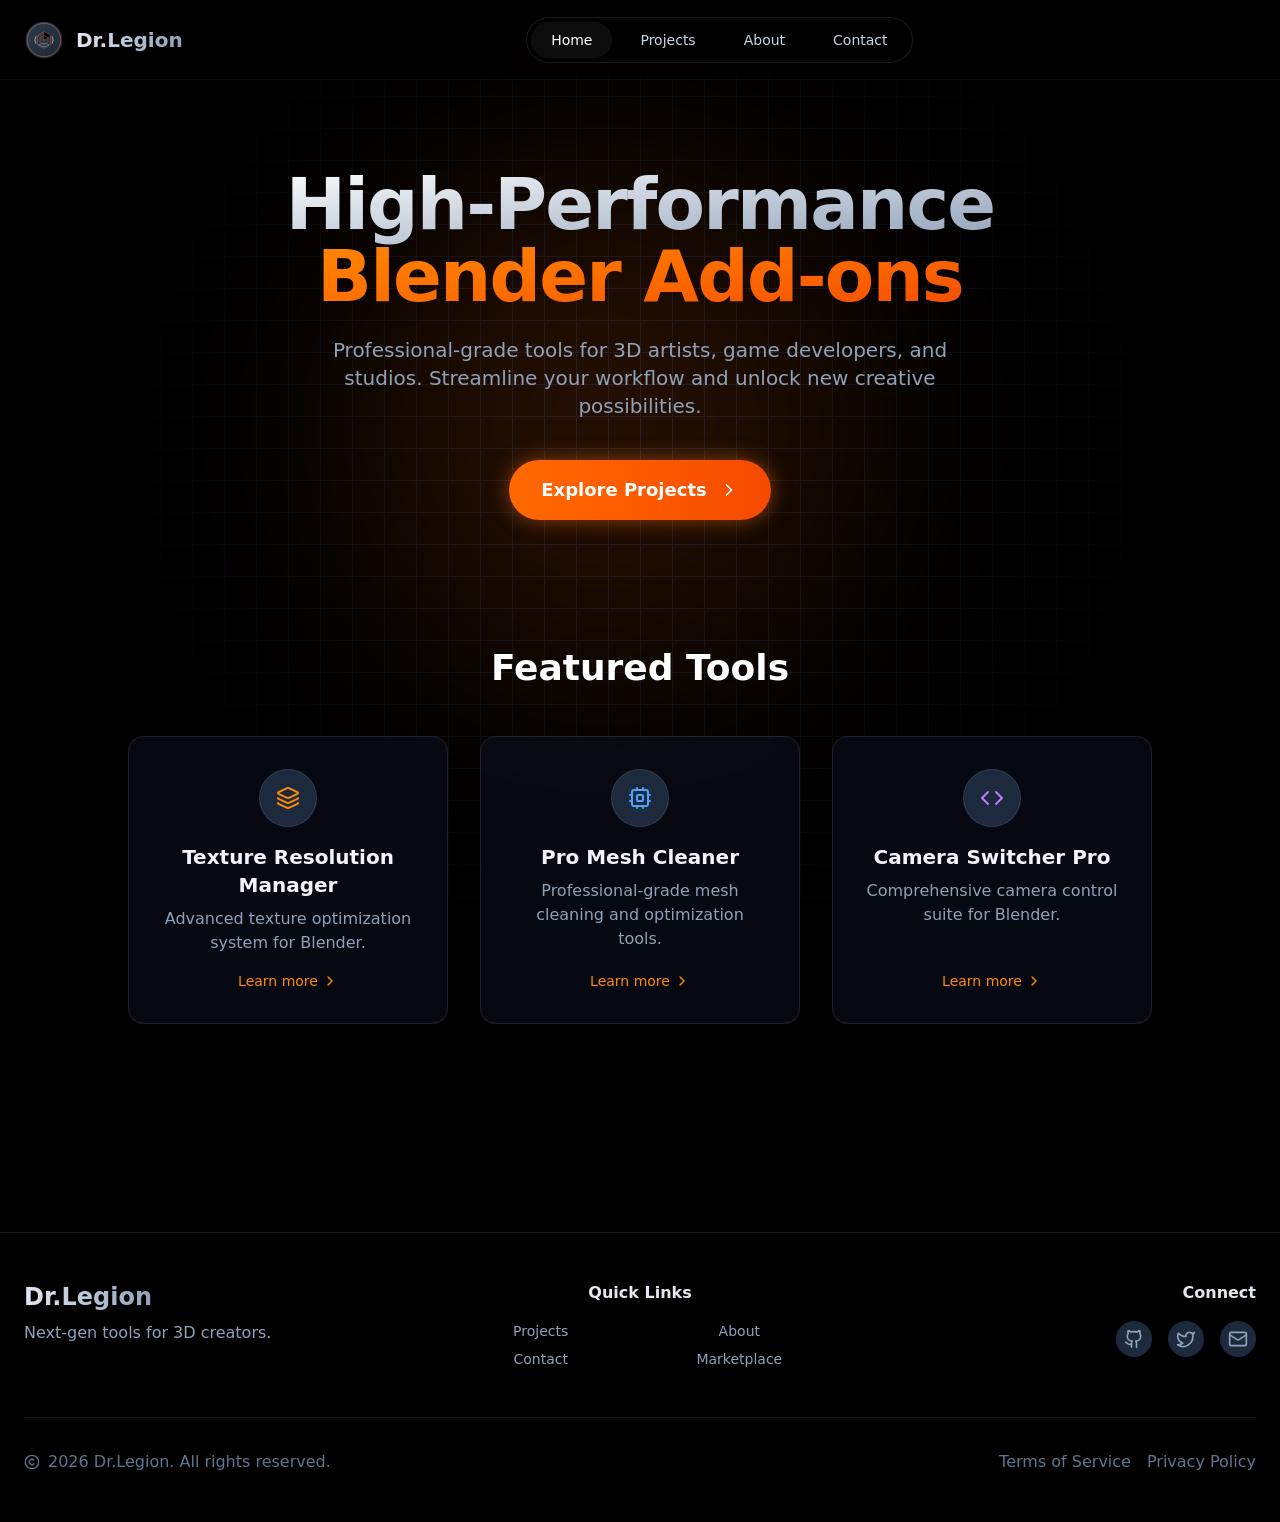
==== commit f6444f2e: "Updates" ====
--- a/index.html
+++ b/index.html
@@ -5,8 +5,8 @@
     <link rel="icon" type="image/svg+xml" href="/assets/icon-DkDdQSC4.svg" />
     <meta name="viewport" content="width=device-width, initial-scale=1.0" />
     <title>Dr. Legion Blender Add-on Software Engineer</title>
-    <script type="module" crossorigin src="/assets/index-b2LcXcff.js"></script>
-    <link rel="stylesheet" crossorigin href="/assets/index-DjjJyILz.css">
+    <script type="module" crossorigin src="/assets/index-DZyvQSDd.js"></script>
+    <link rel="stylesheet" crossorigin href="/assets/index-DBirsYWv.css">
   </head>
   <body>
     <div id="root"></div>
--- a/assets/index-DBirsYWv.css
+++ b/assets/index-DBirsYWv.css
@@ -0,0 +1 @@
+/*! tailwindcss v4.0.5 | MIT License | https://tailwindcss.com */@layer theme{:root,:host{--font-sans:ui-sans-serif,system-ui,sans-serif,"Apple Color Emoji","Segoe UI Emoji","Segoe UI Symbol","Noto Color Emoji";--font-mono:ui-monospace,SFMono-Regular,Menlo,Monaco,Consolas,"Liberation Mono","Courier New",monospace;--color-red-400:oklch(.704 .191 22.216);--color-red-500:oklch(.637 .237 25.331);--color-red-600:oklch(.577 .245 27.325);--color-orange-400:oklch(.75 .183 55.934);--color-orange-500:oklch(.705 .213 47.604);--color-orange-600:oklch(.646 .222 41.116);--color-green-400:oklch(.792 .209 151.711);--color-teal-400:oklch(.777 .152 181.912);--color-blue-300:oklch(.809 .105 251.813);--color-blue-400:oklch(.707 .165 254.624);--color-blue-500:oklch(.623 .214 259.815);--color-blue-600:oklch(.546 .245 262.881);--color-blue-700:oklch(.488 .243 264.376);--color-blue-900:oklch(.379 .146 265.522);--color-indigo-400:oklch(.673 .182 276.935);--color-indigo-500:oklch(.585 .233 277.117);--color-purple-300:oklch(.827 .119 306.383);--color-purple-400:oklch(.714 .203 305.504);--color-purple-500:oklch(.627 .265 303.9);--color-purple-600:oklch(.558 .288 302.321);--color-purple-700:oklch(.496 .265 301.924);--color-purple-900:oklch(.381 .176 304.987);--color-slate-100:oklch(.968 .007 247.896);--color-slate-200:oklch(.929 .013 255.508);--color-slate-300:oklch(.869 .022 252.894);--color-slate-400:oklch(.704 .04 256.788);--color-slate-500:oklch(.554 .046 257.417);--color-slate-600:oklch(.446 .043 257.281);--color-slate-800:oklch(.279 .041 260.031);--color-slate-900:oklch(.208 .042 265.755);--color-slate-950:oklch(.129 .042 264.695);--color-black:#000;--color-white:#fff;--spacing:.25rem;--container-xl:36rem;--container-2xl:42rem;--container-3xl:48rem;--container-4xl:56rem;--container-5xl:64rem;--container-6xl:72rem;--text-xs:.75rem;--text-xs--line-height:calc(1/.75);--text-sm:.875rem;--text-sm--line-height:calc(1.25/.875);--text-base:1rem;--text-base--line-height: 1.5 ;--text-lg:1.125rem;--text-lg--line-height:calc(1.75/1.125);--text-xl:1.25rem;--text-xl--line-height:calc(1.75/1.25);--text-2xl:1.5rem;--text-2xl--line-height:calc(2/1.5);--text-3xl:1.875rem;--text-3xl--line-height: 1.2 ;--text-4xl:2.25rem;--text-4xl--line-height:calc(2.5/2.25);--text-5xl:3rem;--text-5xl--line-height:1;--text-6xl:3.75rem;--text-6xl--line-height:1;--text-7xl:4.5rem;--text-7xl--line-height:1;--font-weight-medium:500;--font-weight-semibold:600;--font-weight-bold:700;--tracking-tight:-.025em;--radius-lg:.5rem;--radius-xl:.75rem;--radius-2xl:1rem;--ease-in:cubic-bezier(.4,0,1,1);--ease-out:cubic-bezier(0,0,.2,1);--ease-in-out:cubic-bezier(.4,0,.2,1);--animate-bounce:bounce 1s infinite;--blur-sm:8px;--blur-lg:16px;--blur-xl:24px;--blur-2xl:40px;--aspect-video:16/9;--default-transition-duration:.15s;--default-transition-timing-function:cubic-bezier(.4,0,.2,1);--default-font-family:var(--font-sans);--default-font-feature-settings:var(--font-sans--font-feature-settings);--default-font-variation-settings:var(--font-sans--font-variation-settings);--default-mono-font-family:var(--font-mono);--default-mono-font-feature-settings:var(--font-mono--font-feature-settings);--default-mono-font-variation-settings:var(--font-mono--font-variation-settings)}}@layer base{*,:after,:before,::backdrop{box-sizing:border-box;border:0 solid;margin:0;padding:0}::file-selector-button{box-sizing:border-box;border:0 solid;margin:0;padding:0}html,:host{-webkit-text-size-adjust:100%;-moz-tab-size:4;tab-size:4;line-height:1.5;font-family:var(--default-font-family,ui-sans-serif,system-ui,sans-serif,"Apple Color Emoji","Segoe UI Emoji","Segoe UI Symbol","Noto Color Emoji");font-feature-settings:var(--default-font-feature-settings,normal);font-variation-settings:var(--default-font-variation-settings,normal);-webkit-tap-highlight-color:transparent}body{line-height:inherit}hr{height:0;color:inherit;border-top-width:1px}abbr:where([title]){-webkit-text-decoration:underline dotted;text-decoration:underline dotted}h1,h2,h3,h4,h5,h6{font-size:inherit;font-weight:inherit}a{color:inherit;-webkit-text-decoration:inherit;text-decoration:inherit}b,strong{font-weight:bolder}code,kbd,samp,pre{font-family:var(--default-mono-font-family,ui-monospace,SFMono-Regular,Menlo,Monaco,Consolas,"Liberation Mono","Courier New",monospace);font-feature-settings:var(--default-mono-font-feature-settings,normal);font-variation-settings:var(--default-mono-font-variation-settings,normal);font-size:1em}small{font-size:80%}sub,sup{vertical-align:baseline;font-size:75%;line-height:0;position:relative}sub{bottom:-.25em}sup{top:-.5em}table{text-indent:0;border-color:inherit;border-collapse:collapse}:-moz-focusring{outline:auto}progress{vertical-align:baseline}summary{display:list-item}ol,ul,menu{list-style:none}img,svg,video,canvas,audio,iframe,embed,object{vertical-align:middle;display:block}img,video{max-width:100%;height:auto}button,input,select,optgroup,textarea{font:inherit;font-feature-settings:inherit;font-variation-settings:inherit;letter-spacing:inherit;color:inherit;opacity:1;background-color:#0000;border-radius:0}::file-selector-button{font:inherit;font-feature-settings:inherit;font-variation-settings:inherit;letter-spacing:inherit;color:inherit;opacity:1;background-color:#0000;border-radius:0}:where(select:is([multiple],[size])) optgroup{font-weight:bolder}:where(select:is([multiple],[size])) optgroup option{padding-inline-start:20px}::file-selector-button{margin-inline-end:4px}::placeholder{opacity:1;color:color-mix(in oklab,currentColor 50%,transparent)}textarea{resize:vertical}::-webkit-search-decoration{-webkit-appearance:none}::-webkit-date-and-time-value{min-height:1lh;text-align:inherit}::-webkit-datetime-edit{display:inline-flex}::-webkit-datetime-edit-fields-wrapper{padding:0}::-webkit-datetime-edit{padding-block:0}::-webkit-datetime-edit-year-field{padding-block:0}::-webkit-datetime-edit-month-field{padding-block:0}::-webkit-datetime-edit-day-field{padding-block:0}::-webkit-datetime-edit-hour-field{padding-block:0}::-webkit-datetime-edit-minute-field{padding-block:0}::-webkit-datetime-edit-second-field{padding-block:0}::-webkit-datetime-edit-millisecond-field{padding-block:0}::-webkit-datetime-edit-meridiem-field{padding-block:0}:-moz-ui-invalid{box-shadow:none}button,input:where([type=button],[type=reset],[type=submit]){-webkit-appearance:button;-moz-appearance:button;appearance:button}::file-selector-button{-webkit-appearance:button;-moz-appearance:button;appearance:button}::-webkit-inner-spin-button{height:auto}::-webkit-outer-spin-button{height:auto}[hidden]:where(:not([hidden=until-found])){display:none!important}}@layer components;@layer utilities{.visible{visibility:visible}.sr-only{clip:rect(0,0,0,0);white-space:nowrap;border-width:0;width:1px;height:1px;margin:-1px;padding:0;position:absolute;overflow:hidden}.absolute{position:absolute}.fixed{position:fixed}.relative{position:relative}.static{position:static}.-inset-2{inset:calc(var(--spacing)*-2)}.-inset-4{inset:calc(var(--spacing)*-4)}.-inset-16{inset:calc(var(--spacing)*-16)}.inset-0{inset:calc(var(--spacing)*0)}.top-0{top:calc(var(--spacing)*0)}.right-0{right:calc(var(--spacing)*0)}.-bottom-20{bottom:calc(var(--spacing)*-20)}.bottom-0{bottom:calc(var(--spacing)*0)}.left-0{left:calc(var(--spacing)*0)}.left-1\/2{left:50%}.-z-10{z-index:-10}.z-10{z-index:10}.z-20{z-index:20}.z-50{z-index:50}.container{width:100%}@media (width>=40rem){.container{max-width:40rem}}@media (width>=48rem){.container{max-width:48rem}}@media (width>=64rem){.container{max-width:64rem}}@media (width>=80rem){.container{max-width:80rem}}@media (width>=96rem){.container{max-width:96rem}}.mx-auto{margin-inline:auto}.my-24{margin-block:calc(var(--spacing)*24)}.mt-0\.5{margin-top:calc(var(--spacing)*.5)}.mt-1{margin-top:calc(var(--spacing)*1)}.mt-2{margin-top:calc(var(--spacing)*2)}.mt-4{margin-top:calc(var(--spacing)*4)}.mt-6{margin-top:calc(var(--spacing)*6)}.mt-10{margin-top:calc(var(--spacing)*10)}.mt-12{margin-top:calc(var(--spacing)*12)}.mt-16{margin-top:calc(var(--spacing)*16)}.mt-20{margin-top:calc(var(--spacing)*20)}.mt-auto{margin-top:auto}.mr-2{margin-right:calc(var(--spacing)*2)}.mb-1{margin-bottom:calc(var(--spacing)*1)}.mb-2{margin-bottom:calc(var(--spacing)*2)}.mb-3{margin-bottom:calc(var(--spacing)*3)}.mb-4{margin-bottom:calc(var(--spacing)*4)}.mb-5{margin-bottom:calc(var(--spacing)*5)}.mb-6{margin-bottom:calc(var(--spacing)*6)}.mb-8{margin-bottom:calc(var(--spacing)*8)}.mb-12{margin-bottom:calc(var(--spacing)*12)}.mb-16{margin-bottom:calc(var(--spacing)*16)}.mb-24{margin-bottom:calc(var(--spacing)*24)}.block{display:block}.contents{display:contents}.flex{display:flex}.grid{display:grid}.hidden{display:none}.inline-block{display:inline-block}.table{display:table}.aspect-video{aspect-ratio:var(--aspect-video)}.h-0\.5{height:calc(var(--spacing)*.5)}.h-1{height:calc(var(--spacing)*1)}.h-3{height:calc(var(--spacing)*3)}.h-4{height:calc(var(--spacing)*4)}.h-5{height:calc(var(--spacing)*5)}.h-6{height:calc(var(--spacing)*6)}.h-8{height:calc(var(--spacing)*8)}.h-10{height:calc(var(--spacing)*10)}.h-12{height:calc(var(--spacing)*12)}.h-20{height:calc(var(--spacing)*20)}.h-auto{height:auto}.h-full{height:100%}.min-h-screen{min-height:100vh}.w-3{width:calc(var(--spacing)*3)}.w-4{width:calc(var(--spacing)*4)}.w-5{width:calc(var(--spacing)*5)}.w-6{width:calc(var(--spacing)*6)}.w-8{width:calc(var(--spacing)*8)}.w-10{width:calc(var(--spacing)*10)}.w-12{width:calc(var(--spacing)*12)}.w-20{width:calc(var(--spacing)*20)}.w-full{width:100%}.max-w-2xl{max-width:var(--container-2xl)}.max-w-3xl{max-width:var(--container-3xl)}.max-w-4xl{max-width:var(--container-4xl)}.max-w-5xl{max-width:var(--container-5xl)}.max-w-6xl{max-width:var(--container-6xl)}.max-w-xl{max-width:var(--container-xl)}.flex-1{flex:1}.flex-shrink-0{flex-shrink:0}.shrink{flex-shrink:1}.flex-grow{flex-grow:1}.-translate-x-1\/2{--tw-translate-x: -50% ;translate:var(--tw-translate-x)var(--tw-translate-y)}.scale-3d{scale:var(--tw-scale-x)var(--tw-scale-y)var(--tw-scale-z)}.\!transform{transform:var(--tw-rotate-x)var(--tw-rotate-y)var(--tw-rotate-z)var(--tw-skew-x)var(--tw-skew-y)!important}.transform{transform:var(--tw-rotate-x)var(--tw-rotate-y)var(--tw-rotate-z)var(--tw-skew-x)var(--tw-skew-y)}.animate-bounce{animation:var(--animate-bounce)}.cursor-pointer{cursor:pointer}.resize{resize:both}.resize-none{resize:none}.columns-2{columns:2}.columns-3{columns:3}.columns-4{columns:4}.grid-cols-1{grid-template-columns:repeat(1,minmax(0,1fr))}.grid-cols-2{grid-template-columns:repeat(2,minmax(0,1fr))}.flex-col{flex-direction:column}.flex-wrap{flex-wrap:wrap}.items-center{align-items:center}.items-start{align-items:flex-start}.items-stretch{align-items:stretch}.justify-between{justify-content:space-between}.justify-center{justify-content:center}.gap-1{gap:calc(var(--spacing)*1)}.gap-2{gap:calc(var(--spacing)*2)}.gap-3{gap:calc(var(--spacing)*3)}.gap-4{gap:calc(var(--spacing)*4)}.gap-6{gap:calc(var(--spacing)*6)}.gap-8{gap:calc(var(--spacing)*8)}.gap-12{gap:calc(var(--spacing)*12)}.gap-16{gap:calc(var(--spacing)*16)}.gap-px{gap:1px}:where(.space-y-1>:not(:last-child)){--tw-space-y-reverse:0;margin-block-start:calc(calc(var(--spacing)*1)*var(--tw-space-y-reverse));margin-block-end:calc(calc(var(--spacing)*1)*calc(1 - var(--tw-space-y-reverse)))}:where(.space-y-2>:not(:last-child)){--tw-space-y-reverse:0;margin-block-start:calc(calc(var(--spacing)*2)*var(--tw-space-y-reverse));margin-block-end:calc(calc(var(--spacing)*2)*calc(1 - var(--tw-space-y-reverse)))}:where(.space-y-3>:not(:last-child)){--tw-space-y-reverse:0;margin-block-start:calc(calc(var(--spacing)*3)*var(--tw-space-y-reverse));margin-block-end:calc(calc(var(--spacing)*3)*calc(1 - var(--tw-space-y-reverse)))}:where(.space-y-4>:not(:last-child)){--tw-space-y-reverse:0;margin-block-start:calc(calc(var(--spacing)*4)*var(--tw-space-y-reverse));margin-block-end:calc(calc(var(--spacing)*4)*calc(1 - var(--tw-space-y-reverse)))}:where(.space-y-12>:not(:last-child)){--tw-space-y-reverse:0;margin-block-start:calc(calc(var(--spacing)*12)*var(--tw-space-y-reverse));margin-block-end:calc(calc(var(--spacing)*12)*calc(1 - var(--tw-space-y-reverse)))}.overflow-hidden{overflow:hidden}.overflow-x-hidden{overflow-x:hidden}.rounded{border-radius:.25rem}.rounded-2xl{border-radius:var(--radius-2xl)}.rounded-full{border-radius:3.40282e38px}.rounded-lg{border-radius:var(--radius-lg)}.rounded-xl{border-radius:var(--radius-xl)}.border{border-style:var(--tw-border-style);border-width:1px}.border-t{border-top-style:var(--tw-border-style);border-top-width:1px}.border-b{border-bottom-style:var(--tw-border-style);border-bottom-width:1px}.border-blue-500\/20{border-color:color-mix(in oklab,var(--color-blue-500)20%,transparent)}.border-purple-500\/20{border-color:color-mix(in oklab,var(--color-purple-500)20%,transparent)}.border-purple-500\/30{border-color:color-mix(in oklab,var(--color-purple-500)30%,transparent)}.border-purple-500\/50{border-color:color-mix(in oklab,var(--color-purple-500)50%,transparent)}.border-white\/5{border-color:color-mix(in oklab,var(--color-white)5%,transparent)}.border-white\/10{border-color:color-mix(in oklab,var(--color-white)10%,transparent)}.bg-black{background-color:var(--color-black)}.bg-black\/10{background-color:color-mix(in oklab,var(--color-black)10%,transparent)}.bg-black\/20{background-color:color-mix(in oklab,var(--color-black)20%,transparent)}.bg-black\/80{background-color:color-mix(in oklab,var(--color-black)80%,transparent)}.bg-blue-500\/10{background-color:color-mix(in oklab,var(--color-blue-500)10%,transparent)}.bg-blue-600{background-color:var(--color-blue-600)}.bg-orange-500{background-color:var(--color-orange-500)}.bg-orange-500\/10{background-color:color-mix(in oklab,var(--color-orange-500)10%,transparent)}.bg-orange-500\/20{background-color:color-mix(in oklab,var(--color-orange-500)20%,transparent)}.bg-purple-500{background-color:var(--color-purple-500)}.bg-purple-600{background-color:var(--color-purple-600)}.bg-purple-600\/20{background-color:color-mix(in oklab,var(--color-purple-600)20%,transparent)}.bg-slate-800{background-color:var(--color-slate-800)}.bg-slate-800\/50{background-color:color-mix(in oklab,var(--color-slate-800)50%,transparent)}.bg-slate-900{background-color:var(--color-slate-900)}.bg-slate-900\/40{background-color:color-mix(in oklab,var(--color-slate-900)40%,transparent)}.bg-slate-900\/50{background-color:color-mix(in oklab,var(--color-slate-900)50%,transparent)}.bg-slate-900\/70{background-color:color-mix(in oklab,var(--color-slate-900)70%,transparent)}.bg-slate-950\/50{background-color:color-mix(in oklab,var(--color-slate-950)50%,transparent)}.bg-white\/5{background-color:color-mix(in oklab,var(--color-white)5%,transparent)}.bg-gradient-to-br{--tw-gradient-position:to bottom right in oklab;background-image:linear-gradient(var(--tw-gradient-stops))}.bg-gradient-to-r{--tw-gradient-position:to right in oklab;background-image:linear-gradient(var(--tw-gradient-stops))}.bg-\[linear-gradient\(to_right\,theme\(colors\.slate\.900\)_1px\,transparent_1px\)\,linear-gradient\(to_bottom\,theme\(colors\.slate\.900\)_1px\,transparent_1px\)\]{background-image:linear-gradient(to right,oklch(.208 .042 265.755)1px,transparent 1px),linear-gradient(to bottom,oklch(.208 .042 265.755)1px,transparent 1px)}.bg-\[radial-gradient\(circle_at_50\%_50\%\,_rgba\(29\,78\,216\,0\.15\)_0\%\,_rgba\(29\,78\,216\,0\)_50\%\)\]{background-image:radial-gradient(circle,#1d4ed826,#1d4ed800 50%)}.bg-\[radial-gradient\(circle_at_50\%_50\%\,_rgba\(124\,58\,237\,0\.15\)_0\%\,_rgba\(124\,58\,237\,0\)_50\%\)\]{background-image:radial-gradient(circle,#7c3aed26,#7c3aed00 50%)}.bg-\[radial-gradient\(circle_at_center\,transparent\,black_70\%\)\]{background-image:radial-gradient(circle,#0000,#000 70%)}.from-blue-400{--tw-gradient-from:var(--color-blue-400);--tw-gradient-stops:var(--tw-gradient-via-stops,var(--tw-gradient-position),var(--tw-gradient-from)var(--tw-gradient-from-position),var(--tw-gradient-to)var(--tw-gradient-to-position))}.from-blue-500{--tw-gradient-from:var(--color-blue-500);--tw-gradient-stops:var(--tw-gradient-via-stops,var(--tw-gradient-position),var(--tw-gradient-from)var(--tw-gradient-from-position),var(--tw-gradient-to)var(--tw-gradient-to-position))}.from-blue-600\/20{--tw-gradient-from:color-mix(in oklab,var(--color-blue-600)20%,transparent);--tw-gradient-stops:var(--tw-gradient-via-stops,var(--tw-gradient-position),var(--tw-gradient-from)var(--tw-gradient-from-position),var(--tw-gradient-to)var(--tw-gradient-to-position))}.from-green-400{--tw-gradient-from:var(--color-green-400);--tw-gradient-stops:var(--tw-gradient-via-stops,var(--tw-gradient-position),var(--tw-gradient-from)var(--tw-gradient-from-position),var(--tw-gradient-to)var(--tw-gradient-to-position))}.from-orange-400{--tw-gradient-from:var(--color-orange-400);--tw-gradient-stops:var(--tw-gradient-via-stops,var(--tw-gradient-position),var(--tw-gradient-from)var(--tw-gradient-from-position),var(--tw-gradient-to)var(--tw-gradient-to-position))}.from-orange-500{--tw-gradient-from:var(--color-orange-500);--tw-gradient-stops:var(--tw-gradient-via-stops,var(--tw-gradient-position),var(--tw-gradient-from)var(--tw-gradient-from-position),var(--tw-gradient-to)var(--tw-gradient-to-position))}.from-purple-400{--tw-gradient-from:var(--color-purple-400);--tw-gradient-stops:var(--tw-gradient-via-stops,var(--tw-gradient-position),var(--tw-gradient-from)var(--tw-gradient-from-position),var(--tw-gradient-to)var(--tw-gradient-to-position))}.from-purple-500{--tw-gradient-from:var(--color-purple-500);--tw-gradient-stops:var(--tw-gradient-via-stops,var(--tw-gradient-position),var(--tw-gradient-from)var(--tw-gradient-from-position),var(--tw-gradient-to)var(--tw-gradient-to-position))}.from-purple-600\/20{--tw-gradient-from:color-mix(in oklab,var(--color-purple-600)20%,transparent);--tw-gradient-stops:var(--tw-gradient-via-stops,var(--tw-gradient-position),var(--tw-gradient-from)var(--tw-gradient-from-position),var(--tw-gradient-to)var(--tw-gradient-to-position))}.from-purple-900\/20{--tw-gradient-from:color-mix(in oklab,var(--color-purple-900)20%,transparent);--tw-gradient-stops:var(--tw-gradient-via-stops,var(--tw-gradient-position),var(--tw-gradient-from)var(--tw-gradient-from-position),var(--tw-gradient-to)var(--tw-gradient-to-position))}.from-purple-900\/30{--tw-gradient-from:color-mix(in oklab,var(--color-purple-900)30%,transparent);--tw-gradient-stops:var(--tw-gradient-via-stops,var(--tw-gradient-position),var(--tw-gradient-from)var(--tw-gradient-from-position),var(--tw-gradient-to)var(--tw-gradient-to-position))}.from-red-500{--tw-gradient-from:var(--color-red-500);--tw-gradient-stops:var(--tw-gradient-via-stops,var(--tw-gradient-position),var(--tw-gradient-from)var(--tw-gradient-from-position),var(--tw-gradient-to)var(--tw-gradient-to-position))}.from-slate-200{--tw-gradient-from:var(--color-slate-200);--tw-gradient-stops:var(--tw-gradient-via-stops,var(--tw-gradient-position),var(--tw-gradient-from)var(--tw-gradient-from-position),var(--tw-gradient-to)var(--tw-gradient-to-position))}.from-white{--tw-gradient-from:var(--color-white);--tw-gradient-stops:var(--tw-gradient-via-stops,var(--tw-gradient-position),var(--tw-gradient-from)var(--tw-gradient-from-position),var(--tw-gradient-to)var(--tw-gradient-to-position))}.to-blue-500{--tw-gradient-to:var(--color-blue-500);--tw-gradient-stops:var(--tw-gradient-via-stops,var(--tw-gradient-position),var(--tw-gradient-from)var(--tw-gradient-from-position),var(--tw-gradient-to)var(--tw-gradient-to-position))}.to-blue-600{--tw-gradient-to:var(--color-blue-600);--tw-gradient-stops:var(--tw-gradient-via-stops,var(--tw-gradient-position),var(--tw-gradient-from)var(--tw-gradient-from-position),var(--tw-gradient-to)var(--tw-gradient-to-position))}.to-orange-500{--tw-gradient-to:var(--color-orange-500);--tw-gradient-stops:var(--tw-gradient-via-stops,var(--tw-gradient-position),var(--tw-gradient-from)var(--tw-gradient-from-position),var(--tw-gradient-to)var(--tw-gradient-to-position))}.to-orange-600{--tw-gradient-to:var(--color-orange-600);--tw-gradient-stops:var(--tw-gradient-via-stops,var(--tw-gradient-position),var(--tw-gradient-from)var(--tw-gradient-from-position),var(--tw-gradient-to)var(--tw-gradient-to-position))}.to-purple-500{--tw-gradient-to:var(--color-purple-500);--tw-gradient-stops:var(--tw-gradient-via-stops,var(--tw-gradient-position),var(--tw-gradient-from)var(--tw-gradient-from-position),var(--tw-gradient-to)var(--tw-gradient-to-position))}.to-purple-600{--tw-gradient-to:var(--color-purple-600);--tw-gradient-stops:var(--tw-gradient-via-stops,var(--tw-gradient-position),var(--tw-gradient-from)var(--tw-gradient-from-position),var(--tw-gradient-to)var(--tw-gradient-to-position))}.to-red-600{--tw-gradient-to:var(--color-red-600);--tw-gradient-stops:var(--tw-gradient-via-stops,var(--tw-gradient-position),var(--tw-gradient-from)var(--tw-gradient-from-position),var(--tw-gradient-to)var(--tw-gradient-to-position))}.to-slate-300{--tw-gradient-to:var(--color-slate-300);--tw-gradient-stops:var(--tw-gradient-via-stops,var(--tw-gradient-position),var(--tw-gradient-from)var(--tw-gradient-from-position),var(--tw-gradient-to)var(--tw-gradient-to-position))}.to-slate-400{--tw-gradient-to:var(--color-slate-400);--tw-gradient-stops:var(--tw-gradient-via-stops,var(--tw-gradient-position),var(--tw-gradient-from)var(--tw-gradient-from-position),var(--tw-gradient-to)var(--tw-gradient-to-position))}.to-slate-900\/20{--tw-gradient-to:color-mix(in oklab,var(--color-slate-900)20%,transparent);--tw-gradient-stops:var(--tw-gradient-via-stops,var(--tw-gradient-position),var(--tw-gradient-from)var(--tw-gradient-from-position),var(--tw-gradient-to)var(--tw-gradient-to-position))}.to-slate-900\/50{--tw-gradient-to:color-mix(in oklab,var(--color-slate-900)50%,transparent);--tw-gradient-stops:var(--tw-gradient-via-stops,var(--tw-gradient-position),var(--tw-gradient-from)var(--tw-gradient-from-position),var(--tw-gradient-to)var(--tw-gradient-to-position))}.to-teal-400{--tw-gradient-to:var(--color-teal-400);--tw-gradient-stops:var(--tw-gradient-via-stops,var(--tw-gradient-position),var(--tw-gradient-from)var(--tw-gradient-from-position),var(--tw-gradient-to)var(--tw-gradient-to-position))}.bg-\[size\:2rem_2rem\]{background-size:2rem 2rem}.bg-clip-text{-webkit-background-clip:text;background-clip:text}.object-contain{object-fit:contain}.object-fill{object-fit:fill}.p-1{padding:calc(var(--spacing)*1)}.p-2{padding:calc(var(--spacing)*2)}.p-3{padding:calc(var(--spacing)*3)}.p-4{padding:calc(var(--spacing)*4)}.p-6{padding:calc(var(--spacing)*6)}.p-8{padding:calc(var(--spacing)*8)}.p-10{padding:calc(var(--spacing)*10)}.p-12{padding:calc(var(--spacing)*12)}.px-2{padding-inline:calc(var(--spacing)*2)}.px-3{padding-inline:calc(var(--spacing)*3)}.px-4{padding-inline:calc(var(--spacing)*4)}.px-5{padding-inline:calc(var(--spacing)*5)}.px-6{padding-inline:calc(var(--spacing)*6)}.px-8{padding-inline:calc(var(--spacing)*8)}.py-1{padding-block:calc(var(--spacing)*1)}.py-2{padding-block:calc(var(--spacing)*2)}.py-2\.5{padding-block:calc(var(--spacing)*2.5)}.py-3{padding-block:calc(var(--spacing)*3)}.py-4{padding-block:calc(var(--spacing)*4)}.py-12{padding-block:calc(var(--spacing)*12)}.py-16{padding-block:calc(var(--spacing)*16)}.py-24{padding-block:calc(var(--spacing)*24)}.py-32{padding-block:calc(var(--spacing)*32)}.pt-8{padding-top:calc(var(--spacing)*8)}.pt-10{padding-top:calc(var(--spacing)*10)}.pt-24{padding-top:calc(var(--spacing)*24)}.pb-6{padding-bottom:calc(var(--spacing)*6)}.text-center{text-align:center}.text-left{text-align:left}.text-2xl{font-size:var(--text-2xl);line-height:var(--tw-leading,var(--text-2xl--line-height))}.text-3xl{font-size:var(--text-3xl);line-height:var(--tw-leading,var(--text-3xl--line-height))}.text-4xl{font-size:var(--text-4xl);line-height:var(--tw-leading,var(--text-4xl--line-height))}.text-5xl{font-size:var(--text-5xl);line-height:var(--tw-leading,var(--text-5xl--line-height))}.text-base{font-size:var(--text-base);line-height:var(--tw-leading,var(--text-base--line-height))}.text-lg{font-size:var(--text-lg);line-height:var(--tw-leading,var(--text-lg--line-height))}.text-sm{font-size:var(--text-sm);line-height:var(--tw-leading,var(--text-sm--line-height))}.text-xl{font-size:var(--text-xl);line-height:var(--tw-leading,var(--text-xl--line-height))}.text-xs{font-size:var(--text-xs);line-height:var(--tw-leading,var(--text-xs--line-height))}.font-bold{--tw-font-weight:var(--font-weight-bold);font-weight:var(--font-weight-bold)}.font-medium{--tw-font-weight:var(--font-weight-medium);font-weight:var(--font-weight-medium)}.font-semibold{--tw-font-weight:var(--font-weight-semibold);font-weight:var(--font-weight-semibold)}.tracking-tight{--tw-tracking:var(--tracking-tight);letter-spacing:var(--tracking-tight)}.text-blue-300{color:var(--color-blue-300)}.text-blue-400{color:var(--color-blue-400)}.text-blue-500{color:var(--color-blue-500)}.text-indigo-400{color:var(--color-indigo-400)}.text-orange-400{color:var(--color-orange-400)}.text-purple-300{color:var(--color-purple-300)}.text-purple-400{color:var(--color-purple-400)}.text-purple-500{color:var(--color-purple-500)}.text-purple-600{color:var(--color-purple-600)}.text-red-400{color:var(--color-red-400)}.text-slate-100{color:var(--color-slate-100)}.text-slate-200{color:var(--color-slate-200)}.text-slate-300{color:var(--color-slate-300)}.text-slate-400{color:var(--color-slate-400)}.text-slate-500{color:var(--color-slate-500)}.text-slate-600{color:var(--color-slate-600)}.text-transparent{color:#0000}.text-white{color:var(--color-white)}.lowercase{text-transform:lowercase}.italic{font-style:italic}.underline{text-decoration-line:underline}.opacity-20{opacity:.2}.opacity-25{opacity:.25}.shadow{--tw-shadow:0 1px 3px 0 var(--tw-shadow-color,#0000001a),0 1px 2px -1px var(--tw-shadow-color,#0000001a);box-shadow:var(--tw-inset-shadow),var(--tw-inset-ring-shadow),var(--tw-ring-offset-shadow),var(--tw-ring-shadow),var(--tw-shadow)}.shadow-2xl{--tw-shadow:0 25px 50px -12px var(--tw-shadow-color,#00000040);box-shadow:var(--tw-inset-shadow),var(--tw-inset-ring-shadow),var(--tw-ring-offset-shadow),var(--tw-ring-shadow),var(--tw-shadow)}.shadow-\[0_0_20px_rgba\(59\,130\,246\,0\.5\)\]{--tw-shadow:0 0 20px var(--tw-shadow-color,#3b82f680);box-shadow:var(--tw-inset-shadow),var(--tw-inset-ring-shadow),var(--tw-ring-offset-shadow),var(--tw-ring-shadow),var(--tw-shadow)}.shadow-\[0_0_20px_rgba\(168\,85\,247\,0\.5\)\]{--tw-shadow:0 0 20px var(--tw-shadow-color,#a855f780);box-shadow:var(--tw-inset-shadow),var(--tw-inset-ring-shadow),var(--tw-ring-offset-shadow),var(--tw-ring-shadow),var(--tw-shadow)}.shadow-\[0_0_20px_rgba\(249\,115\,22\,0\.5\)\]{--tw-shadow:0 0 20px var(--tw-shadow-color,#f9731680);box-shadow:var(--tw-inset-shadow),var(--tw-inset-ring-shadow),var(--tw-ring-offset-shadow),var(--tw-ring-shadow),var(--tw-shadow)}.shadow-\[0_0_30px_rgba\(168\,85\,247\,0\.5\)\]{--tw-shadow:0 0 30px var(--tw-shadow-color,#a855f780);box-shadow:var(--tw-inset-shadow),var(--tw-inset-ring-shadow),var(--tw-ring-offset-shadow),var(--tw-ring-shadow),var(--tw-shadow)}.shadow-lg{--tw-shadow:0 10px 15px -3px var(--tw-shadow-color,#0000001a),0 4px 6px -4px var(--tw-shadow-color,#0000001a);box-shadow:var(--tw-inset-shadow),var(--tw-inset-ring-shadow),var(--tw-ring-offset-shadow),var(--tw-ring-shadow),var(--tw-shadow)}.shadow-md{--tw-shadow:0 4px 6px -1px var(--tw-shadow-color,#0000001a),0 2px 4px -2px var(--tw-shadow-color,#0000001a);box-shadow:var(--tw-inset-shadow),var(--tw-inset-ring-shadow),var(--tw-ring-offset-shadow),var(--tw-ring-shadow),var(--tw-shadow)}.shadow-blue-900\/40{--tw-shadow-color:color-mix(in oklab,var(--color-blue-900)40%,transparent)}.shadow-orange-500\/20{--tw-shadow-color:color-mix(in oklab,var(--color-orange-500)20%,transparent)}.shadow-purple-900\/40{--tw-shadow-color:color-mix(in oklab,var(--color-purple-900)40%,transparent)}.outline{outline-style:var(--tw-outline-style);outline-width:1px}.blur{--tw-blur:blur(8px);filter:var(--tw-blur,)var(--tw-brightness,)var(--tw-contrast,)var(--tw-grayscale,)var(--tw-hue-rotate,)var(--tw-invert,)var(--tw-saturate,)var(--tw-sepia,)var(--tw-drop-shadow,)}.blur-2xl{--tw-blur:blur(var(--blur-2xl));filter:var(--tw-blur,)var(--tw-brightness,)var(--tw-contrast,)var(--tw-grayscale,)var(--tw-hue-rotate,)var(--tw-invert,)var(--tw-saturate,)var(--tw-sepia,)var(--tw-drop-shadow,)}.drop-shadow{--tw-drop-shadow:drop-shadow(0 1px 2px #0000001a)drop-shadow(0 1px 1px #0000000f);filter:var(--tw-blur,)var(--tw-brightness,)var(--tw-contrast,)var(--tw-grayscale,)var(--tw-hue-rotate,)var(--tw-invert,)var(--tw-saturate,)var(--tw-sepia,)var(--tw-drop-shadow,)}.invert{--tw-invert:invert(100%);filter:var(--tw-blur,)var(--tw-brightness,)var(--tw-contrast,)var(--tw-grayscale,)var(--tw-hue-rotate,)var(--tw-invert,)var(--tw-saturate,)var(--tw-sepia,)var(--tw-drop-shadow,)}.filter{filter:var(--tw-blur,)var(--tw-brightness,)var(--tw-contrast,)var(--tw-grayscale,)var(--tw-hue-rotate,)var(--tw-invert,)var(--tw-saturate,)var(--tw-sepia,)var(--tw-drop-shadow,)}.backdrop-blur-lg{--tw-backdrop-blur:blur(var(--blur-lg));-webkit-backdrop-filter:var(--tw-backdrop-blur,)var(--tw-backdrop-brightness,)var(--tw-backdrop-contrast,)var(--tw-backdrop-grayscale,)var(--tw-backdrop-hue-rotate,)var(--tw-backdrop-invert,)var(--tw-backdrop-opacity,)var(--tw-backdrop-saturate,)var(--tw-backdrop-sepia,);backdrop-filter:var(--tw-backdrop-blur,)var(--tw-backdrop-brightness,)var(--tw-backdrop-contrast,)var(--tw-backdrop-grayscale,)var(--tw-backdrop-hue-rotate,)var(--tw-backdrop-invert,)var(--tw-backdrop-opacity,)var(--tw-backdrop-saturate,)var(--tw-backdrop-sepia,)}.backdrop-blur-sm{--tw-backdrop-blur:blur(var(--blur-sm));-webkit-backdrop-filter:var(--tw-backdrop-blur,)var(--tw-backdrop-brightness,)var(--tw-backdrop-contrast,)var(--tw-backdrop-grayscale,)var(--tw-backdrop-hue-rotate,)var(--tw-backdrop-invert,)var(--tw-backdrop-opacity,)var(--tw-backdrop-saturate,)var(--tw-backdrop-sepia,);backdrop-filter:var(--tw-backdrop-blur,)var(--tw-backdrop-brightness,)var(--tw-backdrop-contrast,)var(--tw-backdrop-grayscale,)var(--tw-backdrop-hue-rotate,)var(--tw-backdrop-invert,)var(--tw-backdrop-opacity,)var(--tw-backdrop-saturate,)var(--tw-backdrop-sepia,)}.backdrop-blur-xl{--tw-backdrop-blur:blur(var(--blur-xl));-webkit-backdrop-filter:var(--tw-backdrop-blur,)var(--tw-backdrop-brightness,)var(--tw-backdrop-contrast,)var(--tw-backdrop-grayscale,)var(--tw-backdrop-hue-rotate,)var(--tw-backdrop-invert,)var(--tw-backdrop-opacity,)var(--tw-backdrop-saturate,)var(--tw-backdrop-sepia,);backdrop-filter:var(--tw-backdrop-blur,)var(--tw-backdrop-brightness,)var(--tw-backdrop-contrast,)var(--tw-backdrop-grayscale,)var(--tw-backdrop-hue-rotate,)var(--tw-backdrop-invert,)var(--tw-backdrop-opacity,)var(--tw-backdrop-saturate,)var(--tw-backdrop-sepia,)}.transition{transition-property:color,background-color,border-color,outline-color,text-decoration-color,fill,stroke,--tw-gradient-from,--tw-gradient-via,--tw-gradient-to,opacity,box-shadow,transform,translate,scale,rotate,filter,-webkit-backdrop-filter,backdrop-filter;transition-timing-function:var(--tw-ease,var(--default-transition-timing-function));transition-duration:var(--tw-duration,var(--default-transition-duration))}.transition-all{transition-property:all;transition-timing-function:var(--tw-ease,var(--default-transition-timing-function));transition-duration:var(--tw-duration,var(--default-transition-duration))}.transition-colors{transition-property:color,background-color,border-color,outline-color,text-decoration-color,fill,stroke,--tw-gradient-from,--tw-gradient-via,--tw-gradient-to;transition-timing-function:var(--tw-ease,var(--default-transition-timing-function));transition-duration:var(--tw-duration,var(--default-transition-duration))}.transition-shadow{transition-property:box-shadow;transition-timing-function:var(--tw-ease,var(--default-transition-timing-function));transition-duration:var(--tw-duration,var(--default-transition-duration))}.transition-transform{transition-property:transform,translate,scale,rotate;transition-timing-function:var(--tw-ease,var(--default-transition-timing-function));transition-duration:var(--tw-duration,var(--default-transition-duration))}.duration-300{--tw-duration:.3s;transition-duration:.3s}.ease-in{--tw-ease:var(--ease-in);transition-timing-function:var(--ease-in)}.ease-in-out{--tw-ease:var(--ease-in-out);transition-timing-function:var(--ease-in-out)}.ease-out{--tw-ease:var(--ease-out);transition-timing-function:var(--ease-out)}@media (hover:hover){.group-hover\:translate-x-1:is(:where(.group):hover *){--tw-translate-x:calc(var(--spacing)*1);translate:var(--tw-translate-x)var(--tw-translate-y)}.hover\:border-blue-500\/50:hover{border-color:color-mix(in oklab,var(--color-blue-500)50%,transparent)}.hover\:border-indigo-500\/50:hover{border-color:color-mix(in oklab,var(--color-indigo-500)50%,transparent)}.hover\:border-orange-500\/50:hover{border-color:color-mix(in oklab,var(--color-orange-500)50%,transparent)}.hover\:border-purple-500\/50:hover{border-color:color-mix(in oklab,var(--color-purple-500)50%,transparent)}.hover\:border-red-500\/50:hover{border-color:color-mix(in oklab,var(--color-red-500)50%,transparent)}.hover\:border-slate-500\/50:hover{border-color:color-mix(in oklab,var(--color-slate-500)50%,transparent)}.hover\:bg-blue-700:hover{background-color:var(--color-blue-700)}.hover\:bg-orange-500:hover{background-color:var(--color-orange-500)}.hover\:bg-orange-600:hover{background-color:var(--color-orange-600)}.hover\:bg-purple-500\/10:hover{background-color:color-mix(in oklab,var(--color-purple-500)10%,transparent)}.hover\:bg-purple-700:hover{background-color:var(--color-purple-700)}.hover\:bg-slate-800\/50:hover{background-color:color-mix(in oklab,var(--color-slate-800)50%,transparent)}.hover\:bg-slate-900:hover{background-color:var(--color-slate-900)}.hover\:text-orange-400:hover{color:var(--color-orange-400)}.hover\:text-slate-200:hover{color:var(--color-slate-200)}.hover\:text-white:hover{color:var(--color-white)}.hover\:underline:hover{text-decoration-line:underline}.hover\:shadow-\[0_0_30px_rgba\(249\,115\,22\,0\.7\)\]:hover{--tw-shadow:0 0 30px var(--tw-shadow-color,#f97316b3);box-shadow:var(--tw-inset-shadow),var(--tw-inset-ring-shadow),var(--tw-ring-offset-shadow),var(--tw-ring-shadow),var(--tw-shadow)}}.focus\:ring-2:focus{--tw-ring-shadow:var(--tw-ring-inset,)0 0 0 calc(2px + var(--tw-ring-offset-width))var(--tw-ring-color,currentColor);box-shadow:var(--tw-inset-shadow),var(--tw-inset-ring-shadow),var(--tw-ring-offset-shadow),var(--tw-ring-shadow),var(--tw-shadow)}.focus\:ring-orange-500:focus{--tw-ring-color:var(--color-orange-500)}.focus\:outline-none:focus{--tw-outline-style:none;outline-style:none}@media (width>=40rem){.sm\:-inset-32{inset:calc(var(--spacing)*-32)}.sm\:mt-0{margin-top:calc(var(--spacing)*0)}.sm\:inline{display:inline}.sm\:w-auto{width:auto}.sm\:grid-cols-2{grid-template-columns:repeat(2,minmax(0,1fr))}.sm\:flex-row{flex-direction:row}.sm\:gap-8{gap:calc(var(--spacing)*8)}.sm\:p-12{padding:calc(var(--spacing)*12)}.sm\:p-16{padding:calc(var(--spacing)*16)}.sm\:px-6{padding-inline:calc(var(--spacing)*6)}.sm\:py-32{padding-block:calc(var(--spacing)*32)}.sm\:text-3xl{font-size:var(--text-3xl);line-height:var(--tw-leading,var(--text-3xl--line-height))}.sm\:text-4xl{font-size:var(--text-4xl);line-height:var(--tw-leading,var(--text-4xl--line-height))}.sm\:text-5xl{font-size:var(--text-5xl);line-height:var(--tw-leading,var(--text-5xl--line-height))}.sm\:text-6xl{font-size:var(--text-6xl);line-height:var(--tw-leading,var(--text-6xl--line-height))}.sm\:text-base{font-size:var(--text-base);line-height:var(--tw-leading,var(--text-base--line-height))}.sm\:text-lg{font-size:var(--text-lg);line-height:var(--tw-leading,var(--text-lg--line-height))}.sm\:text-xl{font-size:var(--text-xl);line-height:var(--tw-leading,var(--text-xl--line-height))}}@media (width>=48rem){.md\:-inset-48{inset:calc(var(--spacing)*-48)}.md\:flex{display:flex}.md\:hidden{display:none}.md\:grid-cols-2{grid-template-columns:repeat(2,minmax(0,1fr))}.md\:grid-cols-3{grid-template-columns:repeat(3,minmax(0,1fr))}.md\:items-end{align-items:flex-end}.md\:items-start{align-items:flex-start}.md\:p-12{padding:calc(var(--spacing)*12)}.md\:py-24{padding-block:calc(var(--spacing)*24)}.md\:py-32{padding-block:calc(var(--spacing)*32)}.md\:pt-32{padding-top:calc(var(--spacing)*32)}.md\:text-left{text-align:left}.md\:text-6xl{font-size:var(--text-6xl);line-height:var(--tw-leading,var(--text-6xl--line-height))}.md\:text-7xl{font-size:var(--text-7xl);line-height:var(--tw-leading,var(--text-7xl--line-height))}.md\:text-xl{font-size:var(--text-xl);line-height:var(--tw-leading,var(--text-xl--line-height))}}@media (width>=64rem){.lg\:mx-0{margin-inline:calc(var(--spacing)*0)}.lg\:grid-cols-2{grid-template-columns:repeat(2,minmax(0,1fr))}.lg\:grid-cols-3{grid-template-columns:repeat(3,minmax(0,1fr))}.lg\:grid-cols-4{grid-template-columns:repeat(4,minmax(0,1fr))}.lg\:grid-cols-6{grid-template-columns:repeat(6,minmax(0,1fr))}.lg\:flex-row{flex-direction:row}.lg\:justify-start{justify-content:flex-start}.lg\:text-left{text-align:left}.lg\:text-7xl{font-size:var(--text-7xl);line-height:var(--tw-leading,var(--text-7xl--line-height))}}@media (width>=80rem){.xl\:grid-cols-3{grid-template-columns:repeat(3,minmax(0,1fr))}.xl\:grid-cols-4{grid-template-columns:repeat(4,minmax(0,1fr))}}}@keyframes bounce{0%,to{animation-timing-function:cubic-bezier(.8,0,1,1);transform:translateY(-25%)}50%{animation-timing-function:cubic-bezier(0,0,.2,1);transform:none}}@property --tw-translate-x{syntax:"*";inherits:false;initial-value:0}@property --tw-translate-y{syntax:"*";inherits:false;initial-value:0}@property --tw-translate-z{syntax:"*";inherits:false;initial-value:0}@property --tw-scale-x{syntax:"*";inherits:false;initial-value:1}@property --tw-scale-y{syntax:"*";inherits:false;initial-value:1}@property --tw-scale-z{syntax:"*";inherits:false;initial-value:1}@property --tw-rotate-x{syntax:"*";inherits:false;initial-value:rotateX(0)}@property --tw-rotate-y{syntax:"*";inherits:false;initial-value:rotateY(0)}@property --tw-rotate-z{syntax:"*";inherits:false;initial-value:rotateZ(0)}@property --tw-skew-x{syntax:"*";inherits:false;initial-value:skewX(0)}@property --tw-skew-y{syntax:"*";inherits:false;initial-value:skewY(0)}@property --tw-space-y-reverse{syntax:"*";inherits:false;initial-value:0}@property --tw-border-style{syntax:"*";inherits:false;initial-value:solid}@property --tw-gradient-position{syntax:"*";inherits:false}@property --tw-gradient-from{syntax:"<color>";inherits:false;initial-value:#0000}@property --tw-gradient-via{syntax:"<color>";inherits:false;initial-value:#0000}@property --tw-gradient-to{syntax:"<color>";inherits:false;initial-value:#0000}@property --tw-gradient-stops{syntax:"*";inherits:false}@property --tw-gradient-via-stops{syntax:"*";inherits:false}@property --tw-gradient-from-position{syntax:"<length-percentage>";inherits:false;initial-value:0%}@property --tw-gradient-via-position{syntax:"<length-percentage>";inherits:false;initial-value:50%}@property --tw-gradient-to-position{syntax:"<length-percentage>";inherits:false;initial-value:100%}@property --tw-font-weight{syntax:"*";inherits:false}@property --tw-tracking{syntax:"*";inherits:false}@property --tw-shadow{syntax:"*";inherits:false;initial-value:0 0 #0000}@property --tw-shadow-color{syntax:"*";inherits:false}@property --tw-inset-shadow{syntax:"*";inherits:false;initial-value:0 0 #0000}@property --tw-inset-shadow-color{syntax:"*";inherits:false}@property --tw-ring-color{syntax:"*";inherits:false}@property --tw-ring-shadow{syntax:"*";inherits:false;initial-value:0 0 #0000}@property --tw-inset-ring-color{syntax:"*";inherits:false}@property --tw-inset-ring-shadow{syntax:"*";inherits:false;initial-value:0 0 #0000}@property --tw-ring-inset{syntax:"*";inherits:false}@property --tw-ring-offset-width{syntax:"<length>";inherits:false;initial-value:0}@property --tw-ring-offset-color{syntax:"*";inherits:false;initial-value:#fff}@property --tw-ring-offset-shadow{syntax:"*";inherits:false;initial-value:0 0 #0000}@property --tw-outline-style{syntax:"*";inherits:false;initial-value:solid}@property --tw-blur{syntax:"*";inherits:false}@property --tw-brightness{syntax:"*";inherits:false}@property --tw-contrast{syntax:"*";inherits:false}@property --tw-grayscale{syntax:"*";inherits:false}@property --tw-hue-rotate{syntax:"*";inherits:false}@property --tw-invert{syntax:"*";inherits:false}@property --tw-opacity{syntax:"*";inherits:false}@property --tw-saturate{syntax:"*";inherits:false}@property --tw-sepia{syntax:"*";inherits:false}@property --tw-backdrop-blur{syntax:"*";inherits:false}@property --tw-backdrop-brightness{syntax:"*";inherits:false}@property --tw-backdrop-contrast{syntax:"*";inherits:false}@property --tw-backdrop-grayscale{syntax:"*";inherits:false}@property --tw-backdrop-hue-rotate{syntax:"*";inherits:false}@property --tw-backdrop-invert{syntax:"*";inherits:false}@property --tw-backdrop-opacity{syntax:"*";inherits:false}@property --tw-backdrop-saturate{syntax:"*";inherits:false}@property --tw-backdrop-sepia{syntax:"*";inherits:false}@property --tw-duration{syntax:"*";inherits:false}@property --tw-ease{syntax:"*";inherits:false}
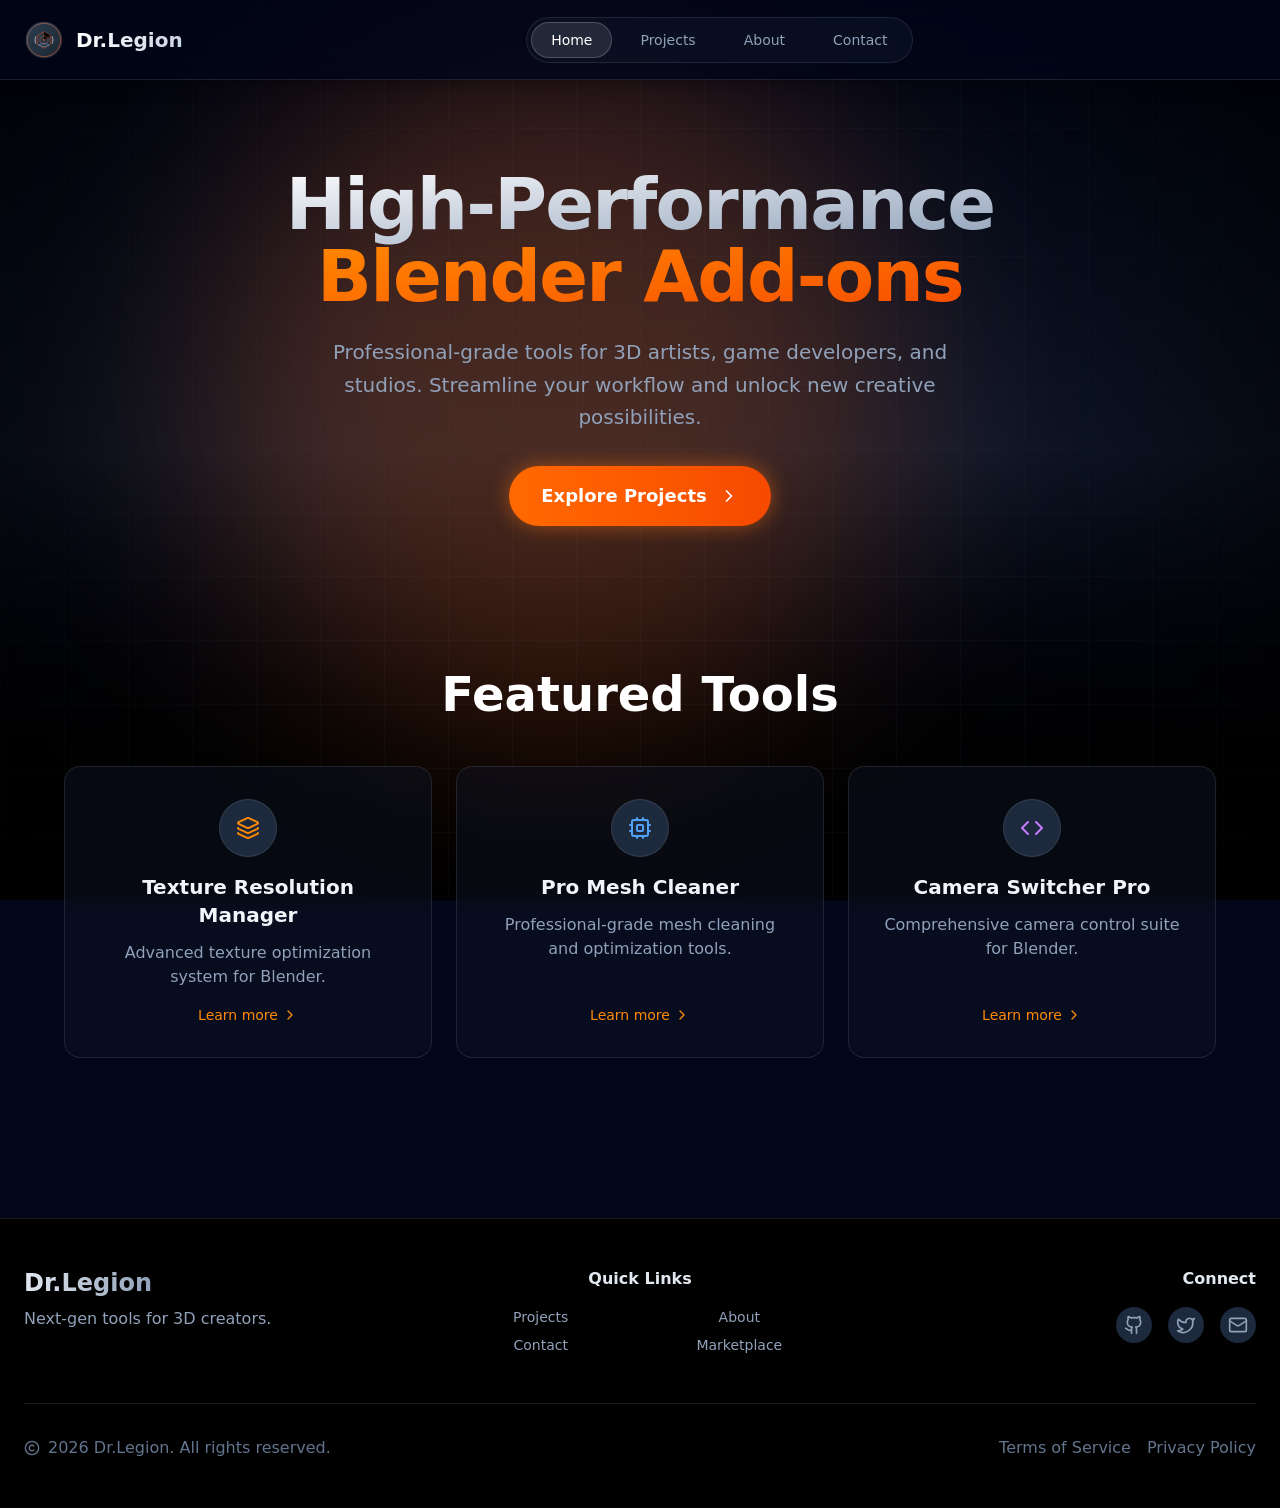
==== commit 9e8087df: "Updates" ====
--- a/index.html
+++ b/index.html
@@ -5,8 +5,8 @@
     <link rel="icon" type="image/svg+xml" href="/assets/icon-DkDdQSC4.svg" />
     <meta name="viewport" content="width=device-width, initial-scale=1.0" />
     <title>Dr. Legion Blender Add-on Software Engineer</title>
-    <script type="module" crossorigin src="/assets/index-DZyvQSDd.js"></script>
-    <link rel="stylesheet" crossorigin href="/assets/index-DBirsYWv.css">
+    <script type="module" crossorigin src="/assets/index-CIH-2EIy.js"></script>
+    <link rel="stylesheet" crossorigin href="/assets/index-DGuJURtB.css">
   </head>
   <body>
     <div id="root"></div>
--- a/assets/index-DGuJURtB.css
+++ b/assets/index-DGuJURtB.css
@@ -0,0 +1 @@
+/*! tailwindcss v4.0.5 | MIT License | https://tailwindcss.com */@layer theme{:root,:host{--font-sans:ui-sans-serif,system-ui,sans-serif,"Apple Color Emoji","Segoe UI Emoji","Segoe UI Symbol","Noto Color Emoji";--font-mono:ui-monospace,SFMono-Regular,Menlo,Monaco,Consolas,"Liberation Mono","Courier New",monospace;--color-red-400:oklch(.704 .191 22.216);--color-red-500:oklch(.637 .237 25.331);--color-red-600:oklch(.577 .245 27.325);--color-orange-400:oklch(.75 .183 55.934);--color-orange-500:oklch(.705 .213 47.604);--color-orange-600:oklch(.646 .222 41.116);--color-green-400:oklch(.792 .209 151.711);--color-teal-400:oklch(.777 .152 181.912);--color-blue-300:oklch(.809 .105 251.813);--color-blue-400:oklch(.707 .165 254.624);--color-blue-500:oklch(.623 .214 259.815);--color-blue-600:oklch(.546 .245 262.881);--color-blue-700:oklch(.488 .243 264.376);--color-blue-900:oklch(.379 .146 265.522);--color-indigo-300:oklch(.785 .115 274.713);--color-indigo-400:oklch(.673 .182 276.935);--color-indigo-500:oklch(.585 .233 277.117);--color-indigo-600:oklch(.511 .262 276.966);--color-indigo-700:oklch(.457 .24 277.023);--color-indigo-900:oklch(.359 .144 278.697);--color-purple-300:oklch(.827 .119 306.383);--color-purple-400:oklch(.714 .203 305.504);--color-purple-500:oklch(.627 .265 303.9);--color-purple-600:oklch(.558 .288 302.321);--color-purple-700:oklch(.496 .265 301.924);--color-purple-900:oklch(.381 .176 304.987);--color-slate-100:oklch(.968 .007 247.896);--color-slate-200:oklch(.929 .013 255.508);--color-slate-300:oklch(.869 .022 252.894);--color-slate-400:oklch(.704 .04 256.788);--color-slate-500:oklch(.554 .046 257.417);--color-slate-600:oklch(.446 .043 257.281);--color-slate-800:oklch(.279 .041 260.031);--color-slate-900:oklch(.208 .042 265.755);--color-slate-950:oklch(.129 .042 264.695);--color-black:#000;--color-white:#fff;--spacing:.25rem;--container-xl:36rem;--container-2xl:42rem;--container-3xl:48rem;--container-4xl:56rem;--container-5xl:64rem;--container-6xl:72rem;--container-7xl:80rem;--text-xs:.75rem;--text-xs--line-height:calc(1/.75);--text-sm:.875rem;--text-sm--line-height:calc(1.25/.875);--text-base:1rem;--text-base--line-height: 1.5 ;--text-lg:1.125rem;--text-lg--line-height:calc(1.75/1.125);--text-xl:1.25rem;--text-xl--line-height:calc(1.75/1.25);--text-2xl:1.5rem;--text-2xl--line-height:calc(2/1.5);--text-3xl:1.875rem;--text-3xl--line-height: 1.2 ;--text-4xl:2.25rem;--text-4xl--line-height:calc(2.5/2.25);--text-5xl:3rem;--text-5xl--line-height:1;--text-6xl:3.75rem;--text-6xl--line-height:1;--text-7xl:4.5rem;--text-7xl--line-height:1;--font-weight-medium:500;--font-weight-semibold:600;--font-weight-bold:700;--tracking-tight:-.025em;--leading-relaxed:1.625;--radius-lg:.5rem;--radius-xl:.75rem;--radius-2xl:1rem;--ease-in:cubic-bezier(.4,0,1,1);--ease-out:cubic-bezier(0,0,.2,1);--ease-in-out:cubic-bezier(.4,0,.2,1);--animate-bounce:bounce 1s infinite;--blur-sm:8px;--blur-xl:24px;--blur-2xl:40px;--aspect-video:16/9;--default-transition-duration:.15s;--default-transition-timing-function:cubic-bezier(.4,0,.2,1);--default-font-family:var(--font-sans);--default-font-feature-settings:var(--font-sans--font-feature-settings);--default-font-variation-settings:var(--font-sans--font-variation-settings);--default-mono-font-family:var(--font-mono);--default-mono-font-feature-settings:var(--font-mono--font-feature-settings);--default-mono-font-variation-settings:var(--font-mono--font-variation-settings)}}@layer base{*,:after,:before,::backdrop{box-sizing:border-box;border:0 solid;margin:0;padding:0}::file-selector-button{box-sizing:border-box;border:0 solid;margin:0;padding:0}html,:host{-webkit-text-size-adjust:100%;-moz-tab-size:4;tab-size:4;line-height:1.5;font-family:var(--default-font-family,ui-sans-serif,system-ui,sans-serif,"Apple Color Emoji","Segoe UI Emoji","Segoe UI Symbol","Noto Color Emoji");font-feature-settings:var(--default-font-feature-settings,normal);font-variation-settings:var(--default-font-variation-settings,normal);-webkit-tap-highlight-color:transparent}body{line-height:inherit}hr{height:0;color:inherit;border-top-width:1px}abbr:where([title]){-webkit-text-decoration:underline dotted;text-decoration:underline dotted}h1,h2,h3,h4,h5,h6{font-size:inherit;font-weight:inherit}a{color:inherit;-webkit-text-decoration:inherit;text-decoration:inherit}b,strong{font-weight:bolder}code,kbd,samp,pre{font-family:var(--default-mono-font-family,ui-monospace,SFMono-Regular,Menlo,Monaco,Consolas,"Liberation Mono","Courier New",monospace);font-feature-settings:var(--default-mono-font-feature-settings,normal);font-variation-settings:var(--default-mono-font-variation-settings,normal);font-size:1em}small{font-size:80%}sub,sup{vertical-align:baseline;font-size:75%;line-height:0;position:relative}sub{bottom:-.25em}sup{top:-.5em}table{text-indent:0;border-color:inherit;border-collapse:collapse}:-moz-focusring{outline:auto}progress{vertical-align:baseline}summary{display:list-item}ol,ul,menu{list-style:none}img,svg,video,canvas,audio,iframe,embed,object{vertical-align:middle;display:block}img,video{max-width:100%;height:auto}button,input,select,optgroup,textarea{font:inherit;font-feature-settings:inherit;font-variation-settings:inherit;letter-spacing:inherit;color:inherit;opacity:1;background-color:#0000;border-radius:0}::file-selector-button{font:inherit;font-feature-settings:inherit;font-variation-settings:inherit;letter-spacing:inherit;color:inherit;opacity:1;background-color:#0000;border-radius:0}:where(select:is([multiple],[size])) optgroup{font-weight:bolder}:where(select:is([multiple],[size])) optgroup option{padding-inline-start:20px}::file-selector-button{margin-inline-end:4px}::placeholder{opacity:1;color:color-mix(in oklab,currentColor 50%,transparent)}textarea{resize:vertical}::-webkit-search-decoration{-webkit-appearance:none}::-webkit-date-and-time-value{min-height:1lh;text-align:inherit}::-webkit-datetime-edit{display:inline-flex}::-webkit-datetime-edit-fields-wrapper{padding:0}::-webkit-datetime-edit{padding-block:0}::-webkit-datetime-edit-year-field{padding-block:0}::-webkit-datetime-edit-month-field{padding-block:0}::-webkit-datetime-edit-day-field{padding-block:0}::-webkit-datetime-edit-hour-field{padding-block:0}::-webkit-datetime-edit-minute-field{padding-block:0}::-webkit-datetime-edit-second-field{padding-block:0}::-webkit-datetime-edit-millisecond-field{padding-block:0}::-webkit-datetime-edit-meridiem-field{padding-block:0}:-moz-ui-invalid{box-shadow:none}button,input:where([type=button],[type=reset],[type=submit]){-webkit-appearance:button;-moz-appearance:button;appearance:button}::file-selector-button{-webkit-appearance:button;-moz-appearance:button;appearance:button}::-webkit-inner-spin-button{height:auto}::-webkit-outer-spin-button{height:auto}[hidden]:where(:not([hidden=until-found])){display:none!important}}@layer components;@layer utilities{.visible{visibility:visible}.sr-only{clip:rect(0,0,0,0);white-space:nowrap;border-width:0;width:1px;height:1px;margin:-1px;padding:0;position:absolute;overflow:hidden}.absolute{position:absolute}.fixed{position:fixed}.relative{position:relative}.static{position:static}.-inset-2{inset:calc(var(--spacing)*-2)}.-inset-4{inset:calc(var(--spacing)*-4)}.-inset-16{inset:calc(var(--spacing)*-16)}.inset-0{inset:calc(var(--spacing)*0)}.top-0{top:calc(var(--spacing)*0)}.right-0{right:calc(var(--spacing)*0)}.-bottom-20{bottom:calc(var(--spacing)*-20)}.bottom-0{bottom:calc(var(--spacing)*0)}.left-0{left:calc(var(--spacing)*0)}.left-1\/2{left:50%}.-z-10{z-index:-10}.z-10{z-index:10}.z-20{z-index:20}.z-50{z-index:50}.container{width:100%}@media (width>=40rem){.container{max-width:40rem}}@media (width>=48rem){.container{max-width:48rem}}@media (width>=64rem){.container{max-width:64rem}}@media (width>=80rem){.container{max-width:80rem}}@media (width>=96rem){.container{max-width:96rem}}.mx-auto{margin-inline:auto}.my-24{margin-block:calc(var(--spacing)*24)}.mt-0\.5{margin-top:calc(var(--spacing)*.5)}.mt-1{margin-top:calc(var(--spacing)*1)}.mt-2{margin-top:calc(var(--spacing)*2)}.mt-4{margin-top:calc(var(--spacing)*4)}.mt-6{margin-top:calc(var(--spacing)*6)}.mt-8{margin-top:calc(var(--spacing)*8)}.mt-10{margin-top:calc(var(--spacing)*10)}.mt-12{margin-top:calc(var(--spacing)*12)}.mt-16{margin-top:calc(var(--spacing)*16)}.mt-20{margin-top:calc(var(--spacing)*20)}.mt-auto{margin-top:auto}.mr-2{margin-right:calc(var(--spacing)*2)}.mb-1{margin-bottom:calc(var(--spacing)*1)}.mb-2{margin-bottom:calc(var(--spacing)*2)}.mb-3{margin-bottom:calc(var(--spacing)*3)}.mb-4{margin-bottom:calc(var(--spacing)*4)}.mb-5{margin-bottom:calc(var(--spacing)*5)}.mb-6{margin-bottom:calc(var(--spacing)*6)}.mb-8{margin-bottom:calc(var(--spacing)*8)}.mb-10{margin-bottom:calc(var(--spacing)*10)}.mb-12{margin-bottom:calc(var(--spacing)*12)}.mb-16{margin-bottom:calc(var(--spacing)*16)}.mb-24{margin-bottom:calc(var(--spacing)*24)}.block{display:block}.contents{display:contents}.flex{display:flex}.grid{display:grid}.hidden{display:none}.inline-block{display:inline-block}.table{display:table}.aspect-video{aspect-ratio:var(--aspect-video)}.h-0\.5{height:calc(var(--spacing)*.5)}.h-1{height:calc(var(--spacing)*1)}.h-3{height:calc(var(--spacing)*3)}.h-4{height:calc(var(--spacing)*4)}.h-5{height:calc(var(--spacing)*5)}.h-6{height:calc(var(--spacing)*6)}.h-8{height:calc(var(--spacing)*8)}.h-10{height:calc(var(--spacing)*10)}.h-12{height:calc(var(--spacing)*12)}.h-16{height:calc(var(--spacing)*16)}.h-20{height:calc(var(--spacing)*20)}.h-auto{height:auto}.h-full{height:100%}.min-h-screen{min-height:100vh}.w-3{width:calc(var(--spacing)*3)}.w-4{width:calc(var(--spacing)*4)}.w-5{width:calc(var(--spacing)*5)}.w-6{width:calc(var(--spacing)*6)}.w-8{width:calc(var(--spacing)*8)}.w-10{width:calc(var(--spacing)*10)}.w-12{width:calc(var(--spacing)*12)}.w-16{width:calc(var(--spacing)*16)}.w-20{width:calc(var(--spacing)*20)}.w-full{width:100%}.max-w-2xl{max-width:var(--container-2xl)}.max-w-3xl{max-width:var(--container-3xl)}.max-w-4xl{max-width:var(--container-4xl)}.max-w-5xl{max-width:var(--container-5xl)}.max-w-6xl{max-width:var(--container-6xl)}.max-w-7xl{max-width:var(--container-7xl)}.max-w-xl{max-width:var(--container-xl)}.flex-1{flex:1}.flex-shrink-0{flex-shrink:0}.shrink{flex-shrink:1}.flex-grow{flex-grow:1}.-translate-x-1\/2{--tw-translate-x: -50% ;translate:var(--tw-translate-x)var(--tw-translate-y)}.scale-3d{scale:var(--tw-scale-x)var(--tw-scale-y)var(--tw-scale-z)}.\!transform{transform:var(--tw-rotate-x)var(--tw-rotate-y)var(--tw-rotate-z)var(--tw-skew-x)var(--tw-skew-y)!important}.transform{transform:var(--tw-rotate-x)var(--tw-rotate-y)var(--tw-rotate-z)var(--tw-skew-x)var(--tw-skew-y)}.animate-bounce{animation:var(--animate-bounce)}.cursor-pointer{cursor:pointer}.resize{resize:both}.resize-none{resize:none}.columns-2{columns:2}.columns-3{columns:3}.columns-4{columns:4}.grid-cols-1{grid-template-columns:repeat(1,minmax(0,1fr))}.grid-cols-2{grid-template-columns:repeat(2,minmax(0,1fr))}.flex-col{flex-direction:column}.flex-wrap{flex-wrap:wrap}.items-center{align-items:center}.items-start{align-items:flex-start}.items-stretch{align-items:stretch}.justify-between{justify-content:space-between}.justify-center{justify-content:center}.gap-1{gap:calc(var(--spacing)*1)}.gap-2{gap:calc(var(--spacing)*2)}.gap-3{gap:calc(var(--spacing)*3)}.gap-4{gap:calc(var(--spacing)*4)}.gap-6{gap:calc(var(--spacing)*6)}.gap-8{gap:calc(var(--spacing)*8)}.gap-12{gap:calc(var(--spacing)*12)}.gap-16{gap:calc(var(--spacing)*16)}.gap-px{gap:1px}:where(.space-y-1>:not(:last-child)){--tw-space-y-reverse:0;margin-block-start:calc(calc(var(--spacing)*1)*var(--tw-space-y-reverse));margin-block-end:calc(calc(var(--spacing)*1)*calc(1 - var(--tw-space-y-reverse)))}:where(.space-y-2>:not(:last-child)){--tw-space-y-reverse:0;margin-block-start:calc(calc(var(--spacing)*2)*var(--tw-space-y-reverse));margin-block-end:calc(calc(var(--spacing)*2)*calc(1 - var(--tw-space-y-reverse)))}:where(.space-y-3>:not(:last-child)){--tw-space-y-reverse:0;margin-block-start:calc(calc(var(--spacing)*3)*var(--tw-space-y-reverse));margin-block-end:calc(calc(var(--spacing)*3)*calc(1 - var(--tw-space-y-reverse)))}:where(.space-y-4>:not(:last-child)){--tw-space-y-reverse:0;margin-block-start:calc(calc(var(--spacing)*4)*var(--tw-space-y-reverse));margin-block-end:calc(calc(var(--spacing)*4)*calc(1 - var(--tw-space-y-reverse)))}:where(.space-y-12>:not(:last-child)){--tw-space-y-reverse:0;margin-block-start:calc(calc(var(--spacing)*12)*var(--tw-space-y-reverse));margin-block-end:calc(calc(var(--spacing)*12)*calc(1 - var(--tw-space-y-reverse)))}.overflow-hidden{overflow:hidden}.overflow-x-hidden{overflow-x:hidden}.rounded{border-radius:.25rem}.rounded-2xl{border-radius:var(--radius-2xl)}.rounded-full{border-radius:3.40282e38px}.rounded-lg{border-radius:var(--radius-lg)}.rounded-xl{border-radius:var(--radius-xl)}.border{border-style:var(--tw-border-style);border-width:1px}.border-t{border-top-style:var(--tw-border-style);border-top-width:1px}.border-b{border-bottom-style:var(--tw-border-style);border-bottom-width:1px}.border-blue-500\/20{border-color:color-mix(in oklab,var(--color-blue-500)20%,transparent)}.border-indigo-500\/20{border-color:color-mix(in oklab,var(--color-indigo-500)20%,transparent)}.border-purple-500\/20{border-color:color-mix(in oklab,var(--color-purple-500)20%,transparent)}.border-purple-500\/30{border-color:color-mix(in oklab,var(--color-purple-500)30%,transparent)}.border-purple-500\/50{border-color:color-mix(in oklab,var(--color-purple-500)50%,transparent)}.border-white\/5{border-color:color-mix(in oklab,var(--color-white)5%,transparent)}.border-white\/10{border-color:color-mix(in oklab,var(--color-white)10%,transparent)}.border-white\/20{border-color:color-mix(in oklab,var(--color-white)20%,transparent)}.bg-black{background-color:var(--color-black)}.bg-black\/20{background-color:color-mix(in oklab,var(--color-black)20%,transparent)}.bg-blue-500\/10{background-color:color-mix(in oklab,var(--color-blue-500)10%,transparent)}.bg-blue-600{background-color:var(--color-blue-600)}.bg-indigo-500\/10{background-color:color-mix(in oklab,var(--color-indigo-500)10%,transparent)}.bg-indigo-600{background-color:var(--color-indigo-600)}.bg-orange-500{background-color:var(--color-orange-500)}.bg-orange-500\/10{background-color:color-mix(in oklab,var(--color-orange-500)10%,transparent)}.bg-orange-500\/20{background-color:color-mix(in oklab,var(--color-orange-500)20%,transparent)}.bg-purple-500{background-color:var(--color-purple-500)}.bg-purple-600{background-color:var(--color-purple-600)}.bg-purple-600\/20{background-color:color-mix(in oklab,var(--color-purple-600)20%,transparent)}.bg-slate-800{background-color:var(--color-slate-800)}.bg-slate-800\/50{background-color:color-mix(in oklab,var(--color-slate-800)50%,transparent)}.bg-slate-900{background-color:var(--color-slate-900)}.bg-slate-900\/40{background-color:color-mix(in oklab,var(--color-slate-900)40%,transparent)}.bg-slate-900\/50{background-color:color-mix(in oklab,var(--color-slate-900)50%,transparent)}.bg-slate-900\/70{background-color:color-mix(in oklab,var(--color-slate-900)70%,transparent)}.bg-slate-950{background-color:var(--color-slate-950)}.bg-slate-950\/50{background-color:color-mix(in oklab,var(--color-slate-950)50%,transparent)}.bg-slate-950\/80{background-color:color-mix(in oklab,var(--color-slate-950)80%,transparent)}.bg-slate-950\/95{background-color:color-mix(in oklab,var(--color-slate-950)95%,transparent)}.bg-white\/5{background-color:color-mix(in oklab,var(--color-white)5%,transparent)}.bg-white\/10{background-color:color-mix(in oklab,var(--color-white)10%,transparent)}.bg-gradient-to-b{--tw-gradient-position:to bottom in oklab;background-image:linear-gradient(var(--tw-gradient-stops))}.bg-gradient-to-br{--tw-gradient-position:to bottom right in oklab;background-image:linear-gradient(var(--tw-gradient-stops))}.bg-gradient-to-r{--tw-gradient-position:to right in oklab;background-image:linear-gradient(var(--tw-gradient-stops))}.bg-\[linear-gradient\(to_right\,theme\(colors\.slate\.800\)_1px\,transparent_1px\)\,linear-gradient\(to_bottom\,theme\(colors\.slate\.800\)_1px\,transparent_1px\)\]{background-image:linear-gradient(to right,oklch(.279 .041 260.031)1px,transparent 1px),linear-gradient(to bottom,oklch(.279 .041 260.031)1px,transparent 1px)}.bg-\[radial-gradient\(circle_at_50\%_50\%\,_rgba\(29\,78\,216\,0\.15\)_0\%\,_rgba\(29\,78\,216\,0\)_50\%\)\]{background-image:radial-gradient(circle,#1d4ed826,#1d4ed800 50%)}.bg-\[radial-gradient\(circle_at_50\%_50\%\,_rgba\(99\,102\,241\,0\.15\)_0\%\,_rgba\(99\,102\,241\,0\)_50\%\)\]{background-image:radial-gradient(circle,#6366f126,#6366f100 50%)}.bg-\[radial-gradient\(circle_at_50\%_50\%\,_rgba\(124\,58\,237\,0\.15\)_0\%\,_rgba\(124\,58\,237\,0\)_50\%\)\]{background-image:radial-gradient(circle,#7c3aed26,#7c3aed00 50%)}.bg-\[radial-gradient\(circle_at_50\%_50\%\,transparent_40\%\,rgba\(0\,0\,0\,0\.8\)_100\%\)\]{background-image:radial-gradient(circle,#0000 40%,#000c)}.from-blue-400{--tw-gradient-from:var(--color-blue-400);--tw-gradient-stops:var(--tw-gradient-via-stops,var(--tw-gradient-position),var(--tw-gradient-from)var(--tw-gradient-from-position),var(--tw-gradient-to)var(--tw-gradient-to-position))}.from-blue-500{--tw-gradient-from:var(--color-blue-500);--tw-gradient-stops:var(--tw-gradient-via-stops,var(--tw-gradient-position),var(--tw-gradient-from)var(--tw-gradient-from-position),var(--tw-gradient-to)var(--tw-gradient-to-position))}.from-blue-600\/20{--tw-gradient-from:color-mix(in oklab,var(--color-blue-600)20%,transparent);--tw-gradient-stops:var(--tw-gradient-via-stops,var(--tw-gradient-position),var(--tw-gradient-from)var(--tw-gradient-from-position),var(--tw-gradient-to)var(--tw-gradient-to-position))}.from-green-400{--tw-gradient-from:var(--color-green-400);--tw-gradient-stops:var(--tw-gradient-via-stops,var(--tw-gradient-position),var(--tw-gradient-from)var(--tw-gradient-from-position),var(--tw-gradient-to)var(--tw-gradient-to-position))}.from-indigo-400{--tw-gradient-from:var(--color-indigo-400);--tw-gradient-stops:var(--tw-gradient-via-stops,var(--tw-gradient-position),var(--tw-gradient-from)var(--tw-gradient-from-position),var(--tw-gradient-to)var(--tw-gradient-to-position))}.from-indigo-500{--tw-gradient-from:var(--color-indigo-500);--tw-gradient-stops:var(--tw-gradient-via-stops,var(--tw-gradient-position),var(--tw-gradient-from)var(--tw-gradient-from-position),var(--tw-gradient-to)var(--tw-gradient-to-position))}.from-indigo-600\/20{--tw-gradient-from:color-mix(in oklab,var(--color-indigo-600)20%,transparent);--tw-gradient-stops:var(--tw-gradient-via-stops,var(--tw-gradient-position),var(--tw-gradient-from)var(--tw-gradient-from-position),var(--tw-gradient-to)var(--tw-gradient-to-position))}.from-orange-400{--tw-gradient-from:var(--color-orange-400);--tw-gradient-stops:var(--tw-gradient-via-stops,var(--tw-gradient-position),var(--tw-gradient-from)var(--tw-gradient-from-position),var(--tw-gradient-to)var(--tw-gradient-to-position))}.from-orange-500{--tw-gradient-from:var(--color-orange-500);--tw-gradient-stops:var(--tw-gradient-via-stops,var(--tw-gradient-position),var(--tw-gradient-from)var(--tw-gradient-from-position),var(--tw-gradient-to)var(--tw-gradient-to-position))}.from-purple-400{--tw-gradient-from:var(--color-purple-400);--tw-gradient-stops:var(--tw-gradient-via-stops,var(--tw-gradient-position),var(--tw-gradient-from)var(--tw-gradient-from-position),var(--tw-gradient-to)var(--tw-gradient-to-position))}.from-purple-500{--tw-gradient-from:var(--color-purple-500);--tw-gradient-stops:var(--tw-gradient-via-stops,var(--tw-gradient-position),var(--tw-gradient-from)var(--tw-gradient-from-position),var(--tw-gradient-to)var(--tw-gradient-to-position))}.from-purple-600\/20{--tw-gradient-from:color-mix(in oklab,var(--color-purple-600)20%,transparent);--tw-gradient-stops:var(--tw-gradient-via-stops,var(--tw-gradient-position),var(--tw-gradient-from)var(--tw-gradient-from-position),var(--tw-gradient-to)var(--tw-gradient-to-position))}.from-purple-900\/20{--tw-gradient-from:color-mix(in oklab,var(--color-purple-900)20%,transparent);--tw-gradient-stops:var(--tw-gradient-via-stops,var(--tw-gradient-position),var(--tw-gradient-from)var(--tw-gradient-from-position),var(--tw-gradient-to)var(--tw-gradient-to-position))}.from-purple-900\/30{--tw-gradient-from:color-mix(in oklab,var(--color-purple-900)30%,transparent);--tw-gradient-stops:var(--tw-gradient-via-stops,var(--tw-gradient-position),var(--tw-gradient-from)var(--tw-gradient-from-position),var(--tw-gradient-to)var(--tw-gradient-to-position))}.from-red-500{--tw-gradient-from:var(--color-red-500);--tw-gradient-stops:var(--tw-gradient-via-stops,var(--tw-gradient-position),var(--tw-gradient-from)var(--tw-gradient-from-position),var(--tw-gradient-to)var(--tw-gradient-to-position))}.from-slate-200{--tw-gradient-from:var(--color-slate-200);--tw-gradient-stops:var(--tw-gradient-via-stops,var(--tw-gradient-position),var(--tw-gradient-from)var(--tw-gradient-from-position),var(--tw-gradient-to)var(--tw-gradient-to-position))}.from-slate-950{--tw-gradient-from:var(--color-slate-950);--tw-gradient-stops:var(--tw-gradient-via-stops,var(--tw-gradient-position),var(--tw-gradient-from)var(--tw-gradient-from-position),var(--tw-gradient-to)var(--tw-gradient-to-position))}.from-white{--tw-gradient-from:var(--color-white);--tw-gradient-stops:var(--tw-gradient-via-stops,var(--tw-gradient-position),var(--tw-gradient-from)var(--tw-gradient-from-position),var(--tw-gradient-to)var(--tw-gradient-to-position))}.via-slate-900{--tw-gradient-via:var(--color-slate-900);--tw-gradient-via-stops:var(--tw-gradient-position),var(--tw-gradient-from)var(--tw-gradient-from-position),var(--tw-gradient-via)var(--tw-gradient-via-position),var(--tw-gradient-to)var(--tw-gradient-to-position);--tw-gradient-stops:var(--tw-gradient-via-stops)}.to-black{--tw-gradient-to:var(--color-black);--tw-gradient-stops:var(--tw-gradient-via-stops,var(--tw-gradient-position),var(--tw-gradient-from)var(--tw-gradient-from-position),var(--tw-gradient-to)var(--tw-gradient-to-position))}.to-blue-500{--tw-gradient-to:var(--color-blue-500);--tw-gradient-stops:var(--tw-gradient-via-stops,var(--tw-gradient-position),var(--tw-gradient-from)var(--tw-gradient-from-position),var(--tw-gradient-to)var(--tw-gradient-to-position))}.to-blue-600{--tw-gradient-to:var(--color-blue-600);--tw-gradient-stops:var(--tw-gradient-via-stops,var(--tw-gradient-position),var(--tw-gradient-from)var(--tw-gradient-from-position),var(--tw-gradient-to)var(--tw-gradient-to-position))}.to-orange-500{--tw-gradient-to:var(--color-orange-500);--tw-gradient-stops:var(--tw-gradient-via-stops,var(--tw-gradient-position),var(--tw-gradient-from)var(--tw-gradient-from-position),var(--tw-gradient-to)var(--tw-gradient-to-position))}.to-orange-600{--tw-gradient-to:var(--color-orange-600);--tw-gradient-stops:var(--tw-gradient-via-stops,var(--tw-gradient-position),var(--tw-gradient-from)var(--tw-gradient-from-position),var(--tw-gradient-to)var(--tw-gradient-to-position))}.to-purple-500{--tw-gradient-to:var(--color-purple-500);--tw-gradient-stops:var(--tw-gradient-via-stops,var(--tw-gradient-position),var(--tw-gradient-from)var(--tw-gradient-from-position),var(--tw-gradient-to)var(--tw-gradient-to-position))}.to-purple-600{--tw-gradient-to:var(--color-purple-600);--tw-gradient-stops:var(--tw-gradient-via-stops,var(--tw-gradient-position),var(--tw-gradient-from)var(--tw-gradient-from-position),var(--tw-gradient-to)var(--tw-gradient-to-position))}.to-red-600{--tw-gradient-to:var(--color-red-600);--tw-gradient-stops:var(--tw-gradient-via-stops,var(--tw-gradient-position),var(--tw-gradient-from)var(--tw-gradient-from-position),var(--tw-gradient-to)var(--tw-gradient-to-position))}.to-slate-300{--tw-gradient-to:var(--color-slate-300);--tw-gradient-stops:var(--tw-gradient-via-stops,var(--tw-gradient-position),var(--tw-gradient-from)var(--tw-gradient-from-position),var(--tw-gradient-to)var(--tw-gradient-to-position))}.to-slate-400{--tw-gradient-to:var(--color-slate-400);--tw-gradient-stops:var(--tw-gradient-via-stops,var(--tw-gradient-position),var(--tw-gradient-from)var(--tw-gradient-from-position),var(--tw-gradient-to)var(--tw-gradient-to-position))}.to-slate-900\/20{--tw-gradient-to:color-mix(in oklab,var(--color-slate-900)20%,transparent);--tw-gradient-stops:var(--tw-gradient-via-stops,var(--tw-gradient-position),var(--tw-gradient-from)var(--tw-gradient-from-position),var(--tw-gradient-to)var(--tw-gradient-to-position))}.to-slate-900\/50{--tw-gradient-to:color-mix(in oklab,var(--color-slate-900)50%,transparent);--tw-gradient-stops:var(--tw-gradient-via-stops,var(--tw-gradient-position),var(--tw-gradient-from)var(--tw-gradient-from-position),var(--tw-gradient-to)var(--tw-gradient-to-position))}.to-teal-400{--tw-gradient-to:var(--color-teal-400);--tw-gradient-stops:var(--tw-gradient-via-stops,var(--tw-gradient-position),var(--tw-gradient-from)var(--tw-gradient-from-position),var(--tw-gradient-to)var(--tw-gradient-to-position))}.bg-\[size\:4rem_4rem\]{background-size:4rem 4rem}.bg-clip-text{-webkit-background-clip:text;background-clip:text}.object-contain{object-fit:contain}.object-fill{object-fit:fill}.p-1{padding:calc(var(--spacing)*1)}.p-2{padding:calc(var(--spacing)*2)}.p-3{padding:calc(var(--spacing)*3)}.p-4{padding:calc(var(--spacing)*4)}.p-6{padding:calc(var(--spacing)*6)}.p-8{padding:calc(var(--spacing)*8)}.p-10{padding:calc(var(--spacing)*10)}.p-12{padding:calc(var(--spacing)*12)}.px-2{padding-inline:calc(var(--spacing)*2)}.px-3{padding-inline:calc(var(--spacing)*3)}.px-4{padding-inline:calc(var(--spacing)*4)}.px-5{padding-inline:calc(var(--spacing)*5)}.px-6{padding-inline:calc(var(--spacing)*6)}.px-8{padding-inline:calc(var(--spacing)*8)}.py-1{padding-block:calc(var(--spacing)*1)}.py-2{padding-block:calc(var(--spacing)*2)}.py-2\.5{padding-block:calc(var(--spacing)*2.5)}.py-3{padding-block:calc(var(--spacing)*3)}.py-4{padding-block:calc(var(--spacing)*4)}.py-12{padding-block:calc(var(--spacing)*12)}.py-16{padding-block:calc(var(--spacing)*16)}.py-20{padding-block:calc(var(--spacing)*20)}.py-24{padding-block:calc(var(--spacing)*24)}.py-32{padding-block:calc(var(--spacing)*32)}.pt-8{padding-top:calc(var(--spacing)*8)}.pt-10{padding-top:calc(var(--spacing)*10)}.pt-32{padding-top:calc(var(--spacing)*32)}.pb-6{padding-bottom:calc(var(--spacing)*6)}.pb-16{padding-bottom:calc(var(--spacing)*16)}.text-center{text-align:center}.text-left{text-align:left}.text-2xl{font-size:var(--text-2xl);line-height:var(--tw-leading,var(--text-2xl--line-height))}.text-3xl{font-size:var(--text-3xl);line-height:var(--tw-leading,var(--text-3xl--line-height))}.text-4xl{font-size:var(--text-4xl);line-height:var(--tw-leading,var(--text-4xl--line-height))}.text-5xl{font-size:var(--text-5xl);line-height:var(--tw-leading,var(--text-5xl--line-height))}.text-base{font-size:var(--text-base);line-height:var(--tw-leading,var(--text-base--line-height))}.text-lg{font-size:var(--text-lg);line-height:var(--tw-leading,var(--text-lg--line-height))}.text-sm{font-size:var(--text-sm);line-height:var(--tw-leading,var(--text-sm--line-height))}.text-xl{font-size:var(--text-xl);line-height:var(--tw-leading,var(--text-xl--line-height))}.text-xs{font-size:var(--text-xs);line-height:var(--tw-leading,var(--text-xs--line-height))}.leading-relaxed{--tw-leading:var(--leading-relaxed);line-height:var(--leading-relaxed)}.font-bold{--tw-font-weight:var(--font-weight-bold);font-weight:var(--font-weight-bold)}.font-medium{--tw-font-weight:var(--font-weight-medium);font-weight:var(--font-weight-medium)}.font-semibold{--tw-font-weight:var(--font-weight-semibold);font-weight:var(--font-weight-semibold)}.tracking-tight{--tw-tracking:var(--tracking-tight);letter-spacing:var(--tracking-tight)}.text-blue-300{color:var(--color-blue-300)}.text-blue-400{color:var(--color-blue-400)}.text-blue-500{color:var(--color-blue-500)}.text-indigo-300{color:var(--color-indigo-300)}.text-indigo-400{color:var(--color-indigo-400)}.text-indigo-500{color:var(--color-indigo-500)}.text-orange-400{color:var(--color-orange-400)}.text-purple-300{color:var(--color-purple-300)}.text-purple-400{color:var(--color-purple-400)}.text-purple-500{color:var(--color-purple-500)}.text-purple-600{color:var(--color-purple-600)}.text-red-400{color:var(--color-red-400)}.text-slate-100{color:var(--color-slate-100)}.text-slate-200{color:var(--color-slate-200)}.text-slate-300{color:var(--color-slate-300)}.text-slate-400{color:var(--color-slate-400)}.text-slate-500{color:var(--color-slate-500)}.text-slate-600{color:var(--color-slate-600)}.text-transparent{color:#0000}.text-white{color:var(--color-white)}.lowercase{text-transform:lowercase}.italic{font-style:italic}.underline{text-decoration-line:underline}.opacity-20{opacity:.2}.opacity-25{opacity:.25}.shadow{--tw-shadow:0 1px 3px 0 var(--tw-shadow-color,#0000001a),0 1px 2px -1px var(--tw-shadow-color,#0000001a);box-shadow:var(--tw-inset-shadow),var(--tw-inset-ring-shadow),var(--tw-ring-offset-shadow),var(--tw-ring-shadow),var(--tw-shadow)}.shadow-2xl{--tw-shadow:0 25px 50px -12px var(--tw-shadow-color,#00000040);box-shadow:var(--tw-inset-shadow),var(--tw-inset-ring-shadow),var(--tw-ring-offset-shadow),var(--tw-ring-shadow),var(--tw-shadow)}.shadow-\[0_0_20px_rgba\(59\,130\,246\,0\.5\)\]{--tw-shadow:0 0 20px var(--tw-shadow-color,#3b82f680);box-shadow:var(--tw-inset-shadow),var(--tw-inset-ring-shadow),var(--tw-ring-offset-shadow),var(--tw-ring-shadow),var(--tw-shadow)}.shadow-\[0_0_20px_rgba\(99\,102\,241\,0\.5\)\]{--tw-shadow:0 0 20px var(--tw-shadow-color,#6366f180);box-shadow:var(--tw-inset-shadow),var(--tw-inset-ring-shadow),var(--tw-ring-offset-shadow),var(--tw-ring-shadow),var(--tw-shadow)}.shadow-\[0_0_20px_rgba\(168\,85\,247\,0\.5\)\]{--tw-shadow:0 0 20px var(--tw-shadow-color,#a855f780);box-shadow:var(--tw-inset-shadow),var(--tw-inset-ring-shadow),var(--tw-ring-offset-shadow),var(--tw-ring-shadow),var(--tw-shadow)}.shadow-\[0_0_20px_rgba\(249\,115\,22\,0\.5\)\]{--tw-shadow:0 0 20px var(--tw-shadow-color,#f9731680);box-shadow:var(--tw-inset-shadow),var(--tw-inset-ring-shadow),var(--tw-ring-offset-shadow),var(--tw-ring-shadow),var(--tw-shadow)}.shadow-\[0_0_30px_rgba\(168\,85\,247\,0\.5\)\]{--tw-shadow:0 0 30px var(--tw-shadow-color,#a855f780);box-shadow:var(--tw-inset-shadow),var(--tw-inset-ring-shadow),var(--tw-ring-offset-shadow),var(--tw-ring-shadow),var(--tw-shadow)}.shadow-lg{--tw-shadow:0 10px 15px -3px var(--tw-shadow-color,#0000001a),0 4px 6px -4px var(--tw-shadow-color,#0000001a);box-shadow:var(--tw-inset-shadow),var(--tw-inset-ring-shadow),var(--tw-ring-offset-shadow),var(--tw-ring-shadow),var(--tw-shadow)}.shadow-md{--tw-shadow:0 4px 6px -1px var(--tw-shadow-color,#0000001a),0 2px 4px -2px var(--tw-shadow-color,#0000001a);box-shadow:var(--tw-inset-shadow),var(--tw-inset-ring-shadow),var(--tw-ring-offset-shadow),var(--tw-ring-shadow),var(--tw-shadow)}.shadow-black\/20{--tw-shadow-color:color-mix(in oklab,var(--color-black)20%,transparent)}.shadow-blue-900\/40{--tw-shadow-color:color-mix(in oklab,var(--color-blue-900)40%,transparent)}.shadow-indigo-900\/40{--tw-shadow-color:color-mix(in oklab,var(--color-indigo-900)40%,transparent)}.shadow-orange-500\/20{--tw-shadow-color:color-mix(in oklab,var(--color-orange-500)20%,transparent)}.shadow-purple-900\/40{--tw-shadow-color:color-mix(in oklab,var(--color-purple-900)40%,transparent)}.outline{outline-style:var(--tw-outline-style);outline-width:1px}.blur{--tw-blur:blur(8px);filter:var(--tw-blur,)var(--tw-brightness,)var(--tw-contrast,)var(--tw-grayscale,)var(--tw-hue-rotate,)var(--tw-invert,)var(--tw-saturate,)var(--tw-sepia,)var(--tw-drop-shadow,)}.blur-2xl{--tw-blur:blur(var(--blur-2xl));filter:var(--tw-blur,)var(--tw-brightness,)var(--tw-contrast,)var(--tw-grayscale,)var(--tw-hue-rotate,)var(--tw-invert,)var(--tw-saturate,)var(--tw-sepia,)var(--tw-drop-shadow,)}.drop-shadow{--tw-drop-shadow:drop-shadow(0 1px 2px #0000001a)drop-shadow(0 1px 1px #0000000f);filter:var(--tw-blur,)var(--tw-brightness,)var(--tw-contrast,)var(--tw-grayscale,)var(--tw-hue-rotate,)var(--tw-invert,)var(--tw-saturate,)var(--tw-sepia,)var(--tw-drop-shadow,)}.invert{--tw-invert:invert(100%);filter:var(--tw-blur,)var(--tw-brightness,)var(--tw-contrast,)var(--tw-grayscale,)var(--tw-hue-rotate,)var(--tw-invert,)var(--tw-saturate,)var(--tw-sepia,)var(--tw-drop-shadow,)}.filter{filter:var(--tw-blur,)var(--tw-brightness,)var(--tw-contrast,)var(--tw-grayscale,)var(--tw-hue-rotate,)var(--tw-invert,)var(--tw-saturate,)var(--tw-sepia,)var(--tw-drop-shadow,)}.backdrop-blur-sm{--tw-backdrop-blur:blur(var(--blur-sm));-webkit-backdrop-filter:var(--tw-backdrop-blur,)var(--tw-backdrop-brightness,)var(--tw-backdrop-contrast,)var(--tw-backdrop-grayscale,)var(--tw-backdrop-hue-rotate,)var(--tw-backdrop-invert,)var(--tw-backdrop-opacity,)var(--tw-backdrop-saturate,)var(--tw-backdrop-sepia,);backdrop-filter:var(--tw-backdrop-blur,)var(--tw-backdrop-brightness,)var(--tw-backdrop-contrast,)var(--tw-backdrop-grayscale,)var(--tw-backdrop-hue-rotate,)var(--tw-backdrop-invert,)var(--tw-backdrop-opacity,)var(--tw-backdrop-saturate,)var(--tw-backdrop-sepia,)}.backdrop-blur-xl{--tw-backdrop-blur:blur(var(--blur-xl));-webkit-backdrop-filter:var(--tw-backdrop-blur,)var(--tw-backdrop-brightness,)var(--tw-backdrop-contrast,)var(--tw-backdrop-grayscale,)var(--tw-backdrop-hue-rotate,)var(--tw-backdrop-invert,)var(--tw-backdrop-opacity,)var(--tw-backdrop-saturate,)var(--tw-backdrop-sepia,);backdrop-filter:var(--tw-backdrop-blur,)var(--tw-backdrop-brightness,)var(--tw-backdrop-contrast,)var(--tw-backdrop-grayscale,)var(--tw-backdrop-hue-rotate,)var(--tw-backdrop-invert,)var(--tw-backdrop-opacity,)var(--tw-backdrop-saturate,)var(--tw-backdrop-sepia,)}.transition{transition-property:color,background-color,border-color,outline-color,text-decoration-color,fill,stroke,--tw-gradient-from,--tw-gradient-via,--tw-gradient-to,opacity,box-shadow,transform,translate,scale,rotate,filter,-webkit-backdrop-filter,backdrop-filter;transition-timing-function:var(--tw-ease,var(--default-transition-timing-function));transition-duration:var(--tw-duration,var(--default-transition-duration))}.transition-all{transition-property:all;transition-timing-function:var(--tw-ease,var(--default-transition-timing-function));transition-duration:var(--tw-duration,var(--default-transition-duration))}.transition-colors{transition-property:color,background-color,border-color,outline-color,text-decoration-color,fill,stroke,--tw-gradient-from,--tw-gradient-via,--tw-gradient-to;transition-timing-function:var(--tw-ease,var(--default-transition-timing-function));transition-duration:var(--tw-duration,var(--default-transition-duration))}.transition-shadow{transition-property:box-shadow;transition-timing-function:var(--tw-ease,var(--default-transition-timing-function));transition-duration:var(--tw-duration,var(--default-transition-duration))}.transition-transform{transition-property:transform,translate,scale,rotate;transition-timing-function:var(--tw-ease,var(--default-transition-timing-function));transition-duration:var(--tw-duration,var(--default-transition-duration))}.duration-300{--tw-duration:.3s;transition-duration:.3s}.ease-in{--tw-ease:var(--ease-in);transition-timing-function:var(--ease-in)}.ease-in-out{--tw-ease:var(--ease-in-out);transition-timing-function:var(--ease-in-out)}.ease-out{--tw-ease:var(--ease-out);transition-timing-function:var(--ease-out)}@media (hover:hover){.group-hover\:translate-x-1:is(:where(.group):hover *){--tw-translate-x:calc(var(--spacing)*1);translate:var(--tw-translate-x)var(--tw-translate-y)}.hover\:border-blue-500\/50:hover{border-color:color-mix(in oklab,var(--color-blue-500)50%,transparent)}.hover\:border-indigo-500\/50:hover{border-color:color-mix(in oklab,var(--color-indigo-500)50%,transparent)}.hover\:border-orange-500\/50:hover{border-color:color-mix(in oklab,var(--color-orange-500)50%,transparent)}.hover\:border-purple-500\/50:hover{border-color:color-mix(in oklab,var(--color-purple-500)50%,transparent)}.hover\:border-red-500\/50:hover{border-color:color-mix(in oklab,var(--color-red-500)50%,transparent)}.hover\:border-slate-500\/50:hover{border-color:color-mix(in oklab,var(--color-slate-500)50%,transparent)}.hover\:bg-blue-700:hover{background-color:var(--color-blue-700)}.hover\:bg-indigo-700:hover{background-color:var(--color-indigo-700)}.hover\:bg-orange-500:hover{background-color:var(--color-orange-500)}.hover\:bg-orange-600:hover{background-color:var(--color-orange-600)}.hover\:bg-purple-500\/10:hover{background-color:color-mix(in oklab,var(--color-purple-500)10%,transparent)}.hover\:bg-purple-700:hover{background-color:var(--color-purple-700)}.hover\:bg-slate-800\/50:hover{background-color:color-mix(in oklab,var(--color-slate-800)50%,transparent)}.hover\:bg-slate-900:hover{background-color:var(--color-slate-900)}.hover\:text-orange-400:hover{color:var(--color-orange-400)}.hover\:text-slate-200:hover{color:var(--color-slate-200)}.hover\:text-white:hover{color:var(--color-white)}.hover\:underline:hover{text-decoration-line:underline}.hover\:shadow-\[0_0_30px_rgba\(249\,115\,22\,0\.7\)\]:hover{--tw-shadow:0 0 30px var(--tw-shadow-color,#f97316b3);box-shadow:var(--tw-inset-shadow),var(--tw-inset-ring-shadow),var(--tw-ring-offset-shadow),var(--tw-ring-shadow),var(--tw-shadow)}}.focus\:ring-2:focus{--tw-ring-shadow:var(--tw-ring-inset,)0 0 0 calc(2px + var(--tw-ring-offset-width))var(--tw-ring-color,currentColor);box-shadow:var(--tw-inset-shadow),var(--tw-inset-ring-shadow),var(--tw-ring-offset-shadow),var(--tw-ring-shadow),var(--tw-shadow)}.focus\:ring-orange-500:focus{--tw-ring-color:var(--color-orange-500)}.focus\:outline-none:focus{--tw-outline-style:none;outline-style:none}@media (width>=40rem){.sm\:-inset-32{inset:calc(var(--spacing)*-32)}.sm\:mt-0{margin-top:calc(var(--spacing)*0)}.sm\:inline{display:inline}.sm\:w-auto{width:auto}.sm\:grid-cols-2{grid-template-columns:repeat(2,minmax(0,1fr))}.sm\:flex-row{flex-direction:row}.sm\:gap-8{gap:calc(var(--spacing)*8)}.sm\:p-12{padding:calc(var(--spacing)*12)}.sm\:p-16{padding:calc(var(--spacing)*16)}.sm\:px-6{padding-inline:calc(var(--spacing)*6)}.sm\:py-32{padding-block:calc(var(--spacing)*32)}.sm\:text-3xl{font-size:var(--text-3xl);line-height:var(--tw-leading,var(--text-3xl--line-height))}.sm\:text-4xl{font-size:var(--text-4xl);line-height:var(--tw-leading,var(--text-4xl--line-height))}.sm\:text-5xl{font-size:var(--text-5xl);line-height:var(--tw-leading,var(--text-5xl--line-height))}.sm\:text-6xl{font-size:var(--text-6xl);line-height:var(--tw-leading,var(--text-6xl--line-height))}.sm\:text-base{font-size:var(--text-base);line-height:var(--tw-leading,var(--text-base--line-height))}.sm\:text-xl{font-size:var(--text-xl);line-height:var(--tw-leading,var(--text-xl--line-height))}}@media (width>=48rem){.md\:-inset-48{inset:calc(var(--spacing)*-48)}.md\:flex{display:flex}.md\:hidden{display:none}.md\:grid-cols-2{grid-template-columns:repeat(2,minmax(0,1fr))}.md\:grid-cols-3{grid-template-columns:repeat(3,minmax(0,1fr))}.md\:items-end{align-items:flex-end}.md\:items-start{align-items:flex-start}.md\:p-12{padding:calc(var(--spacing)*12)}.md\:py-24{padding-block:calc(var(--spacing)*24)}.md\:py-32{padding-block:calc(var(--spacing)*32)}.md\:text-left{text-align:left}.md\:text-6xl{font-size:var(--text-6xl);line-height:var(--tw-leading,var(--text-6xl--line-height))}.md\:text-7xl{font-size:var(--text-7xl);line-height:var(--tw-leading,var(--text-7xl--line-height))}.md\:text-xl{font-size:var(--text-xl);line-height:var(--tw-leading,var(--text-xl--line-height))}}@media (width>=64rem){.lg\:mx-0{margin-inline:calc(var(--spacing)*0)}.lg\:grid-cols-2{grid-template-columns:repeat(2,minmax(0,1fr))}.lg\:grid-cols-3{grid-template-columns:repeat(3,minmax(0,1fr))}.lg\:grid-cols-4{grid-template-columns:repeat(4,minmax(0,1fr))}.lg\:grid-cols-6{grid-template-columns:repeat(6,minmax(0,1fr))}.lg\:flex-row{flex-direction:row}.lg\:justify-start{justify-content:flex-start}.lg\:gap-16{gap:calc(var(--spacing)*16)}.lg\:p-16{padding:calc(var(--spacing)*16)}.lg\:px-8{padding-inline:calc(var(--spacing)*8)}.lg\:py-24{padding-block:calc(var(--spacing)*24)}.lg\:text-left{text-align:left}.lg\:text-4xl{font-size:var(--text-4xl);line-height:var(--tw-leading,var(--text-4xl--line-height))}.lg\:text-5xl{font-size:var(--text-5xl);line-height:var(--tw-leading,var(--text-5xl--line-height))}.lg\:text-6xl{font-size:var(--text-6xl);line-height:var(--tw-leading,var(--text-6xl--line-height))}.lg\:text-7xl{font-size:var(--text-7xl);line-height:var(--tw-leading,var(--text-7xl--line-height))}.lg\:text-xl{font-size:var(--text-xl);line-height:var(--tw-leading,var(--text-xl--line-height))}}@media (width>=80rem){.xl\:grid-cols-3{grid-template-columns:repeat(3,minmax(0,1fr))}.xl\:grid-cols-4{grid-template-columns:repeat(4,minmax(0,1fr))}.xl\:text-7xl{font-size:var(--text-7xl);line-height:var(--tw-leading,var(--text-7xl--line-height))}}}@keyframes bounce{0%,to{animation-timing-function:cubic-bezier(.8,0,1,1);transform:translateY(-25%)}50%{animation-timing-function:cubic-bezier(0,0,.2,1);transform:none}}@property --tw-translate-x{syntax:"*";inherits:false;initial-value:0}@property --tw-translate-y{syntax:"*";inherits:false;initial-value:0}@property --tw-translate-z{syntax:"*";inherits:false;initial-value:0}@property --tw-scale-x{syntax:"*";inherits:false;initial-value:1}@property --tw-scale-y{syntax:"*";inherits:false;initial-value:1}@property --tw-scale-z{syntax:"*";inherits:false;initial-value:1}@property --tw-rotate-x{syntax:"*";inherits:false;initial-value:rotateX(0)}@property --tw-rotate-y{syntax:"*";inherits:false;initial-value:rotateY(0)}@property --tw-rotate-z{syntax:"*";inherits:false;initial-value:rotateZ(0)}@property --tw-skew-x{syntax:"*";inherits:false;initial-value:skewX(0)}@property --tw-skew-y{syntax:"*";inherits:false;initial-value:skewY(0)}@property --tw-space-y-reverse{syntax:"*";inherits:false;initial-value:0}@property --tw-border-style{syntax:"*";inherits:false;initial-value:solid}@property --tw-gradient-position{syntax:"*";inherits:false}@property --tw-gradient-from{syntax:"<color>";inherits:false;initial-value:#0000}@property --tw-gradient-via{syntax:"<color>";inherits:false;initial-value:#0000}@property --tw-gradient-to{syntax:"<color>";inherits:false;initial-value:#0000}@property --tw-gradient-stops{syntax:"*";inherits:false}@property --tw-gradient-via-stops{syntax:"*";inherits:false}@property --tw-gradient-from-position{syntax:"<length-percentage>";inherits:false;initial-value:0%}@property --tw-gradient-via-position{syntax:"<length-percentage>";inherits:false;initial-value:50%}@property --tw-gradient-to-position{syntax:"<length-percentage>";inherits:false;initial-value:100%}@property --tw-leading{syntax:"*";inherits:false}@property --tw-font-weight{syntax:"*";inherits:false}@property --tw-tracking{syntax:"*";inherits:false}@property --tw-shadow{syntax:"*";inherits:false;initial-value:0 0 #0000}@property --tw-shadow-color{syntax:"*";inherits:false}@property --tw-inset-shadow{syntax:"*";inherits:false;initial-value:0 0 #0000}@property --tw-inset-shadow-color{syntax:"*";inherits:false}@property --tw-ring-color{syntax:"*";inherits:false}@property --tw-ring-shadow{syntax:"*";inherits:false;initial-value:0 0 #0000}@property --tw-inset-ring-color{syntax:"*";inherits:false}@property --tw-inset-ring-shadow{syntax:"*";inherits:false;initial-value:0 0 #0000}@property --tw-ring-inset{syntax:"*";inherits:false}@property --tw-ring-offset-width{syntax:"<length>";inherits:false;initial-value:0}@property --tw-ring-offset-color{syntax:"*";inherits:false;initial-value:#fff}@property --tw-ring-offset-shadow{syntax:"*";inherits:false;initial-value:0 0 #0000}@property --tw-outline-style{syntax:"*";inherits:false;initial-value:solid}@property --tw-blur{syntax:"*";inherits:false}@property --tw-brightness{syntax:"*";inherits:false}@property --tw-contrast{syntax:"*";inherits:false}@property --tw-grayscale{syntax:"*";inherits:false}@property --tw-hue-rotate{syntax:"*";inherits:false}@property --tw-invert{syntax:"*";inherits:false}@property --tw-opacity{syntax:"*";inherits:false}@property --tw-saturate{syntax:"*";inherits:false}@property --tw-sepia{syntax:"*";inherits:false}@property --tw-backdrop-blur{syntax:"*";inherits:false}@property --tw-backdrop-brightness{syntax:"*";inherits:false}@property --tw-backdrop-contrast{syntax:"*";inherits:false}@property --tw-backdrop-grayscale{syntax:"*";inherits:false}@property --tw-backdrop-hue-rotate{syntax:"*";inherits:false}@property --tw-backdrop-invert{syntax:"*";inherits:false}@property --tw-backdrop-opacity{syntax:"*";inherits:false}@property --tw-backdrop-saturate{syntax:"*";inherits:false}@property --tw-backdrop-sepia{syntax:"*";inherits:false}@property --tw-duration{syntax:"*";inherits:false}@property --tw-ease{syntax:"*";inherits:false}
